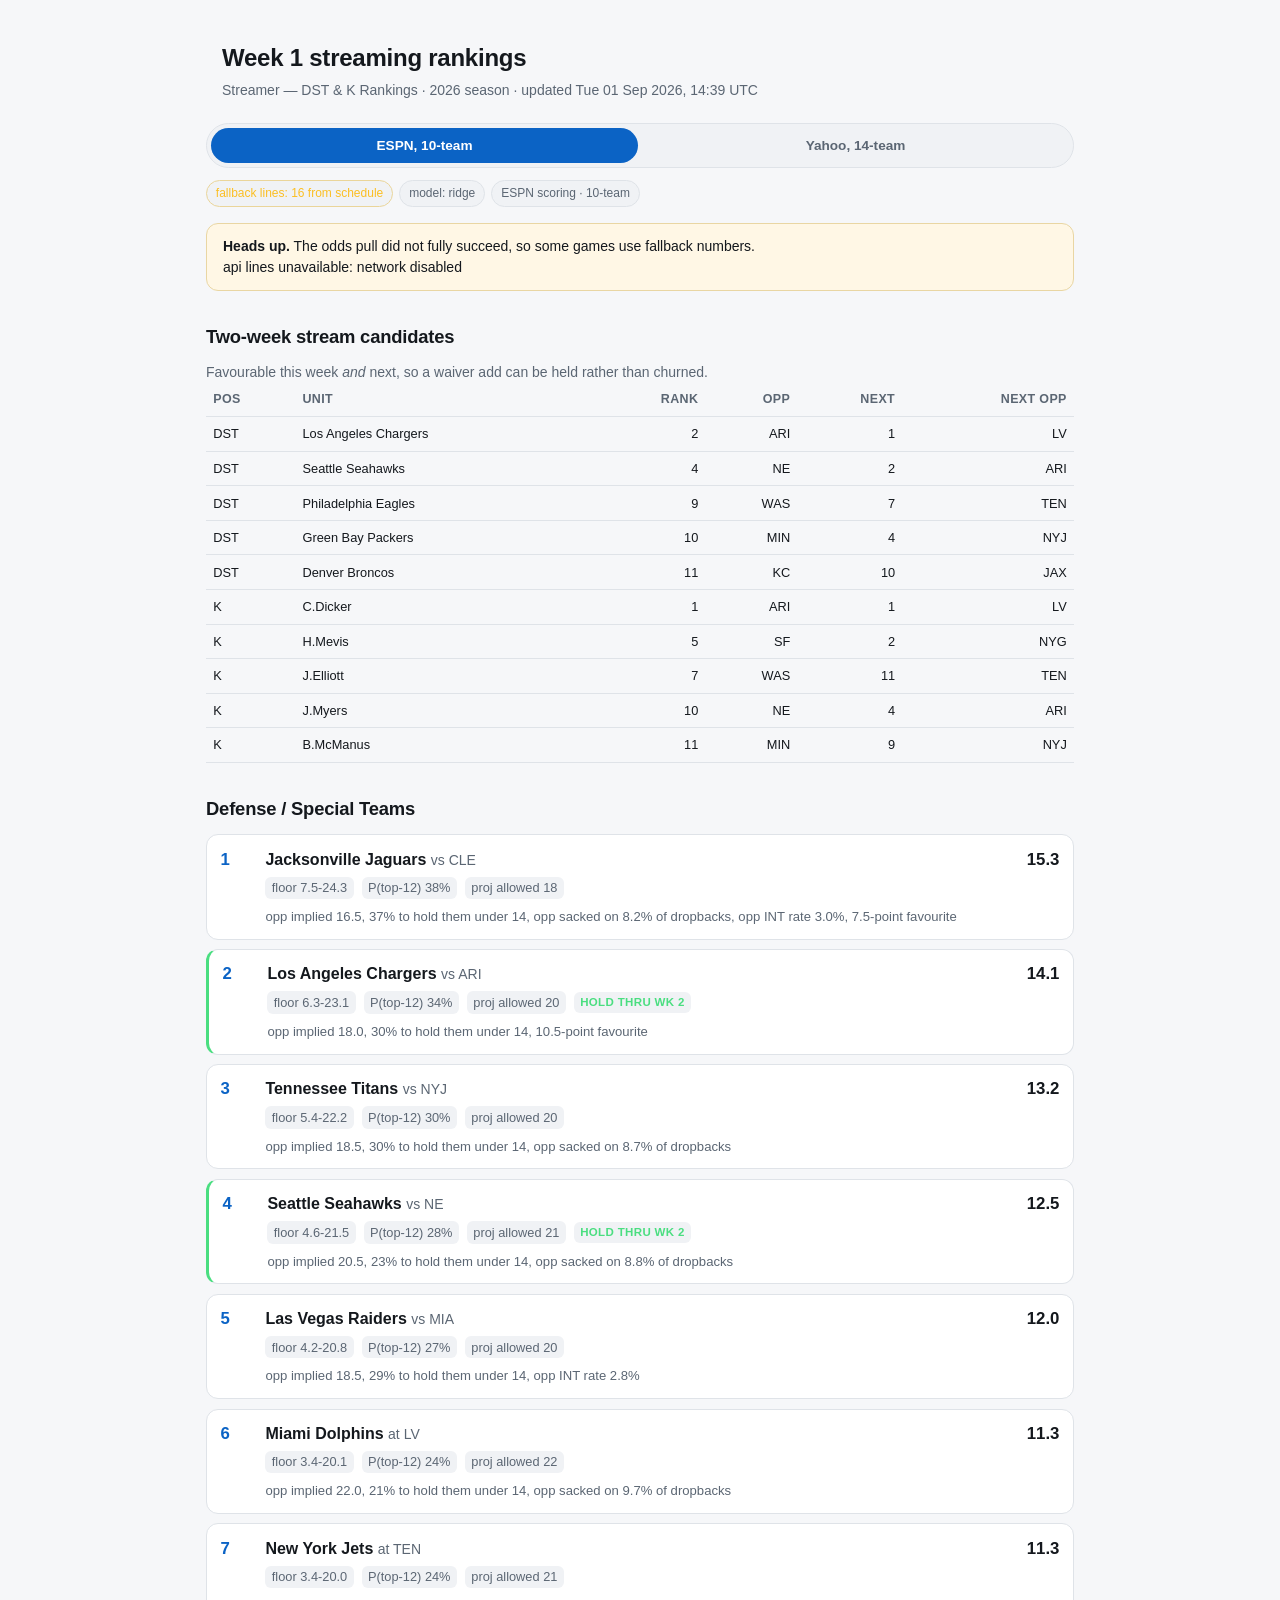
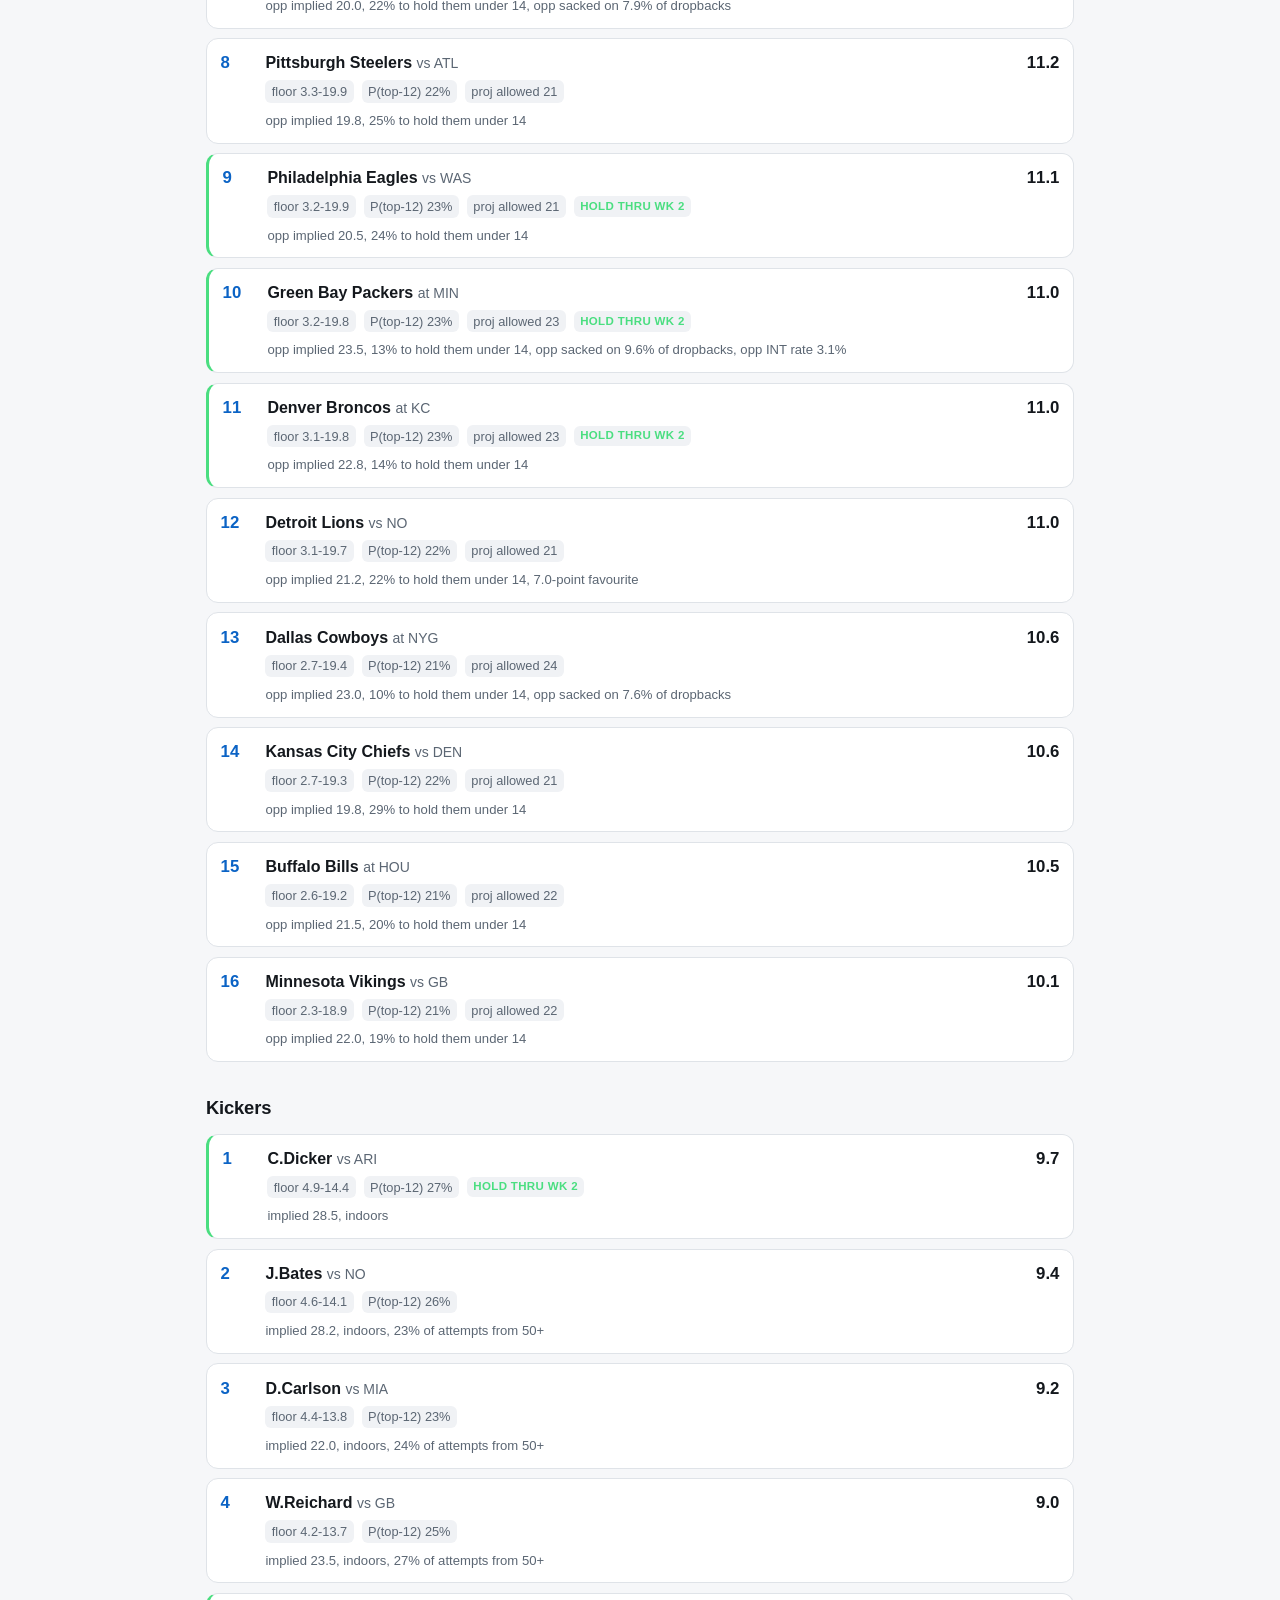
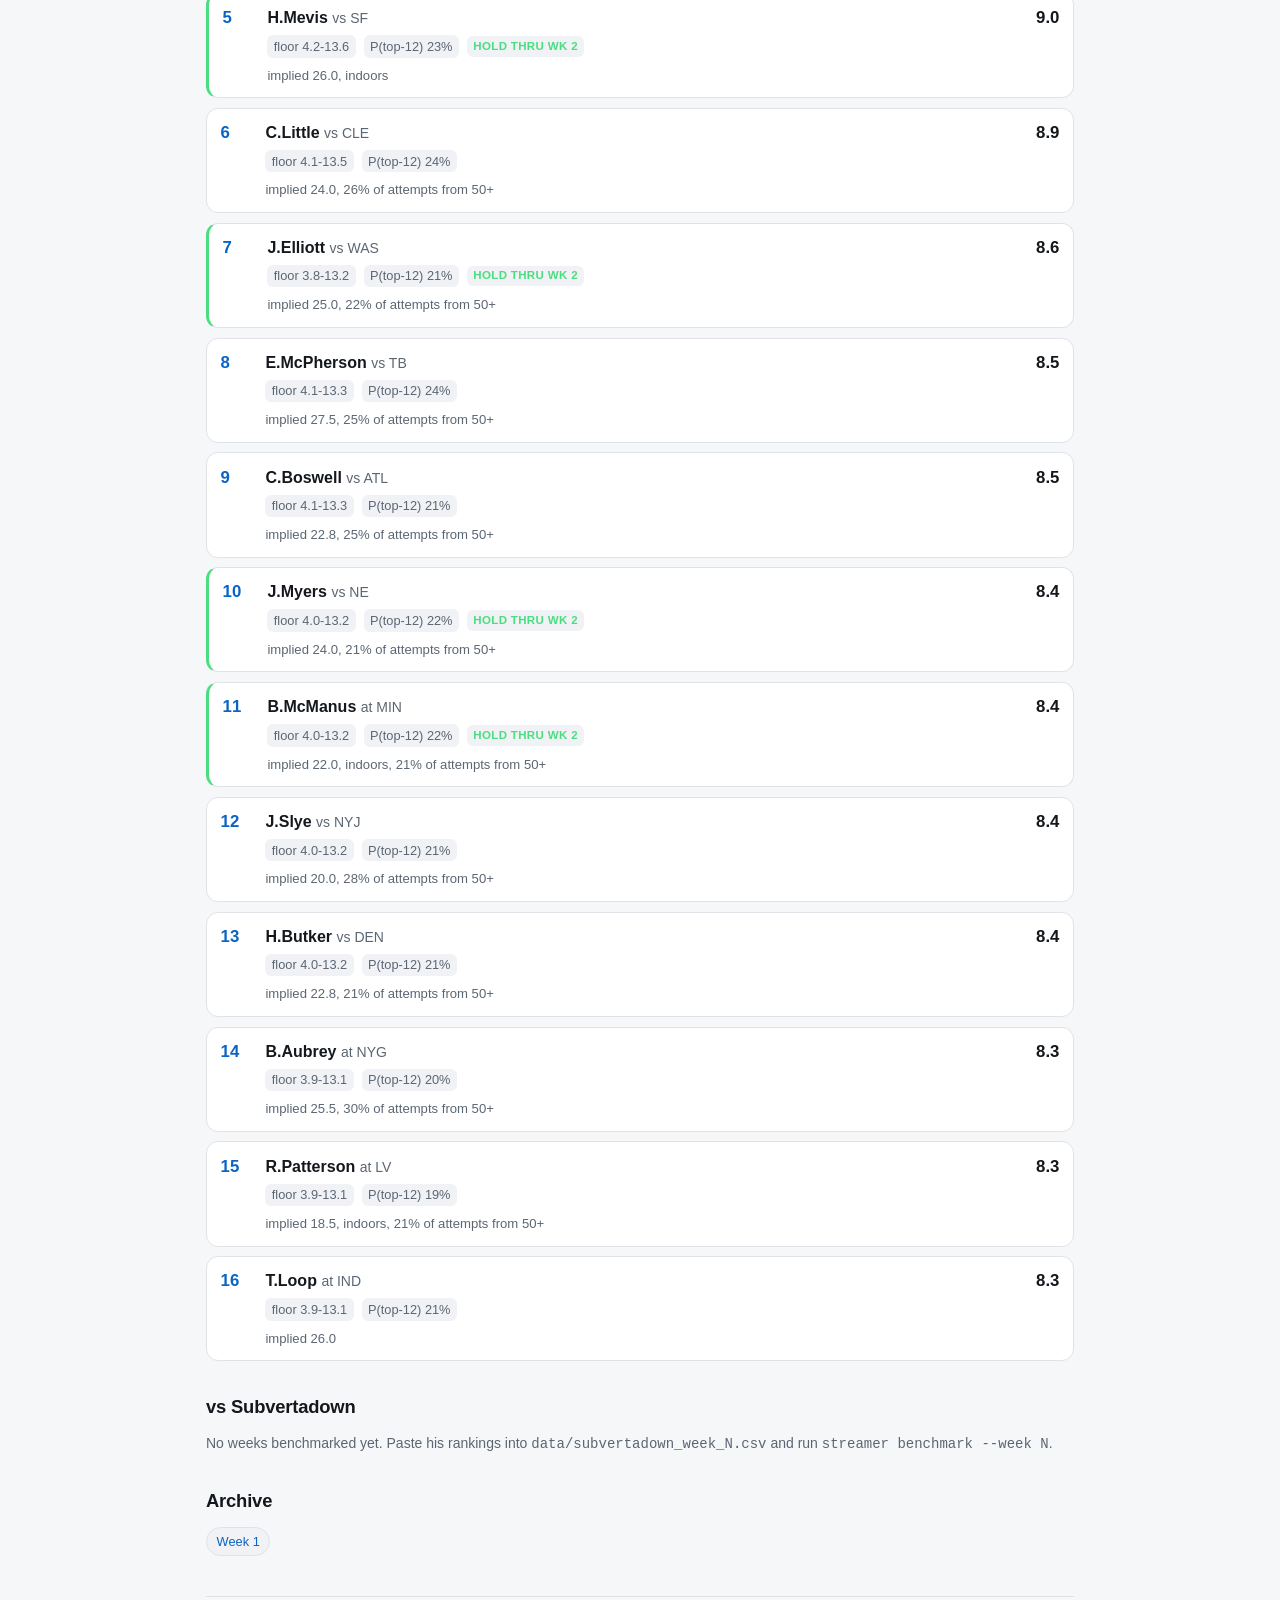
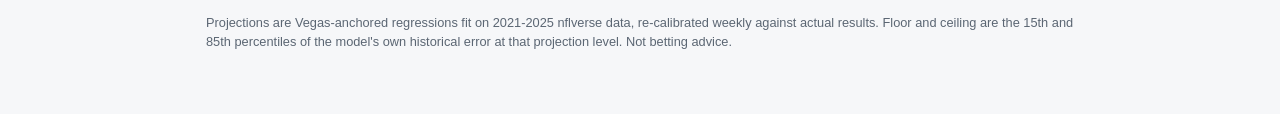
==== docs/week_1.html @ 70a93d72 "Score ESPN's FUML: fumbles the D/ST unit loses itself Of the six additional ESPN lines, five were al" ====
<!doctype html>
<html lang="en"><head>
<meta charset="utf-8">
<meta name="viewport" content="width=device-width, initial-scale=1, viewport-fit=cover">
<meta name="color-scheme" content="dark light">
<title>Streamer — DST &amp; K Rankings - Week 1</title>
<style>
:root {
  color-scheme: dark light;
  --bg: #0f1216;
  --panel: #171b21;
  --panel-2: #1e242c;
  --line: #2a323d;
  --text: #e7ecf3;
  --muted: #97a3b4;
  --accent: #4ea1ff;
  --good: #4ade80;
  --warn: #fbbf24;
  --bad: #f87171;
  --radius: 12px;
}
@media (prefers-color-scheme: light) {
  :root {
    --bg: #f6f7f9; --panel: #ffffff; --panel-2: #f0f2f5; --line: #dfe3e8;
    --text: #14181d; --muted: #5b6673; --accent: #0b63c5;
  }
}
* { box-sizing: border-box; }
body {
  margin: 0; padding: 0 0 3rem;
  background: var(--bg); color: var(--text);
  font: 16px/1.5 -apple-system, BlinkMacSystemFont, "Segoe UI", Roboto, Helvetica, Arial, sans-serif;
  -webkit-text-size-adjust: 100%;
}
.wrap { max-width: 900px; margin: 0 auto; padding: 1rem; }
header { padding: 1.5rem 1rem 0.5rem; }
h1 { font-size: 1.5rem; margin: 0 0 .25rem; letter-spacing: -0.01em; }
h2 { font-size: 1.15rem; margin: 2rem 0 .75rem; letter-spacing: -0.01em; }
h3 { font-size: 1rem; margin: 1.25rem 0 .5rem; color: var(--muted); font-weight: 600; }
p { margin: .5rem 0; }
.sub { color: var(--muted); font-size: .875rem; margin: 0; }
.badges { display: flex; flex-wrap: wrap; gap: .4rem; margin: .75rem 0 0; }
.badge {
  display: inline-block; padding: .2rem .55rem; border-radius: 999px;
  font-size: .75rem; background: var(--panel-2); color: var(--muted);
  border: 1px solid var(--line);
}
.badge.ok { color: var(--good); border-color: color-mix(in srgb, var(--good) 40%, var(--line)); }
.badge.warn { color: var(--warn); border-color: color-mix(in srgb, var(--warn) 40%, var(--line)); }
.badge.bad { color: var(--bad); border-color: color-mix(in srgb, var(--bad) 40%, var(--line)); }
.notice {
  background: color-mix(in srgb, var(--warn) 12%, var(--panel));
  border: 1px solid color-mix(in srgb, var(--warn) 35%, var(--line));
  border-radius: var(--radius); padding: .75rem 1rem; margin: 1rem 0;
  font-size: .875rem;
}
.card {
  background: var(--panel); border: 1px solid var(--line);
  border-radius: var(--radius); margin: 0 0 .6rem; overflow: hidden;
}
.row {
  display: grid; grid-template-columns: 2.2rem 1fr auto;
  gap: .6rem; align-items: baseline; padding: .7rem .85rem .3rem;
}
.rank { font-variant-numeric: tabular-nums; font-weight: 700; color: var(--accent); font-size: 1.05rem; }
.name { font-weight: 600; }
.opp { color: var(--muted); font-weight: 400; font-size: .875rem; }
.pts { text-align: right; font-variant-numeric: tabular-nums; font-weight: 700; font-size: 1.05rem; }
.meta {
  display: flex; flex-wrap: wrap; gap: .25rem .5rem; align-items: center;
  padding: 0 .85rem .5rem 3.65rem; color: var(--muted); font-size: .8rem;
  font-variant-numeric: tabular-nums;
}
.meta > span { background: var(--panel-2); border-radius: 6px; padding: .1rem .4rem; }
.why { padding: 0 .85rem .75rem 3.65rem; color: var(--muted); font-size: .82rem; }
.hold { border-left: 3px solid var(--good); }
.hold-tag { color: var(--good); font-size: .72rem; font-weight: 600; text-transform: uppercase; letter-spacing: .03em; }
.scroll { overflow-x: auto; -webkit-overflow-scrolling: touch; }
table { border-collapse: collapse; width: 100%; font-size: .8rem; }
th, td { padding: .45rem .45rem; text-align: right; border-bottom: 1px solid var(--line); white-space: nowrap; }
td.unit, th.unit { text-align: left; }
th:first-child, td:first-child { text-align: left; }
th { color: var(--muted); font-weight: 600; font-size: .78rem; text-transform: uppercase; letter-spacing: .03em; }
td { font-variant-numeric: tabular-nums; }
.pos { color: var(--good); } .neg { color: var(--bad); }
footer { color: var(--muted); font-size: .8rem; margin-top: 2.5rem; padding-top: 1rem; border-top: 1px solid var(--line); }
a { color: var(--accent); }
details { background: var(--panel); border: 1px solid var(--line); border-radius: var(--radius); padding: .75rem .9rem; margin: .6rem 0; }
summary { cursor: pointer; font-weight: 600; font-size: .9rem; }
.archive { display: flex; flex-wrap: wrap; gap: .4rem; margin-top: .5rem; }
.archive a { font-size: .8rem; padding: .25rem .6rem; background: var(--panel-2); border: 1px solid var(--line); border-radius: 999px; text-decoration: none; }

/* Profile switch.
   Radios live at the top of <body>; the labels are styled as a segmented
   control and the :checked state drives which panel is visible. No JavaScript,
   so the switch works instantly on a phone and still works with JS disabled. */
.profile-radio { position: absolute; opacity: 0; pointer-events: none; }
.switch {
  display: flex; gap: .25rem; padding: .25rem; margin: .9rem 0 .25rem;
  background: var(--panel-2); border: 1px solid var(--line);
  border-radius: 999px; position: sticky; top: .5rem; z-index: 5;
  backdrop-filter: blur(8px);
}
.switch label {
  flex: 1; text-align: center; padding: .45rem .5rem; border-radius: 999px;
  font-size: .85rem; font-weight: 600; color: var(--muted); cursor: pointer;
  user-select: none; -webkit-tap-highlight-color: transparent;
  transition: background .12s ease, color .12s ease;
}
.switch label:hover { color: var(--text); }
.profile-panel { display: none; }

#profile-espn:checked ~ .wrap .switch label[for=profile-espn]{background:var(--accent);color:#fff;}
#profile-espn:checked ~ .wrap #panel-espn{display:block;}
#profile-yahoo:checked ~ .wrap .switch label[for=profile-yahoo]{background:var(--accent);color:#fff;}
#profile-yahoo:checked ~ .wrap #panel-yahoo{display:block;}</style>
</head><body>
<input class="profile-radio" type="radio" name="profile" id="profile-espn" checked>
<input class="profile-radio" type="radio" name="profile" id="profile-yahoo">
<div class="wrap">
<header>
<h1>Week 1 streaming rankings</h1>
<p class="sub">Streamer — DST &amp; K Rankings &middot; 2026 season &middot; updated Tue 01 Sep 2026, 14:39 UTC</p>
</header>
<div class="switch"><label for="profile-espn">ESPN, 10-team</label><label for="profile-yahoo">Yahoo, 14-team</label></div>
<div class="profile-panel" id="panel-espn">
<div class="badges"><span class="badge warn">fallback lines: 16 from schedule</span><span class="badge">model: ridge</span><span class="badge">ESPN scoring &middot; 10-team</span></div>
<div class="notice"><strong>Heads up.</strong> The odds pull did not fully succeed, so some games use fallback numbers.<div>api lines unavailable: network disabled</div></div>
<h2>Two-week stream candidates</h2><p class='sub'>Favourable this week <em>and</em> next, so a waiver add can be held rather than churned.</p><div class="scroll"><table><thead><tr><th>Pos</th><th class="unit">Unit</th><th>Rank</th><th>Opp</th><th>Next</th><th>Next opp</th></tr></thead><tbody><tr><td>DST</td><td class='unit'>Los Angeles Chargers</td><td>2</td><td>ARI</td><td>1</td><td>LV</td></tr><tr><td>DST</td><td class='unit'>Seattle Seahawks</td><td>4</td><td>NE</td><td>2</td><td>ARI</td></tr><tr><td>DST</td><td class='unit'>Philadelphia Eagles</td><td>9</td><td>WAS</td><td>7</td><td>TEN</td></tr><tr><td>DST</td><td class='unit'>Green Bay Packers</td><td>10</td><td>MIN</td><td>4</td><td>NYJ</td></tr><tr><td>DST</td><td class='unit'>Denver Broncos</td><td>11</td><td>KC</td><td>10</td><td>JAX</td></tr><tr><td>K</td><td class='unit'>C.Dicker</td><td>1</td><td>ARI</td><td>1</td><td>LV</td></tr><tr><td>K</td><td class='unit'>H.Mevis</td><td>5</td><td>SF</td><td>2</td><td>NYG</td></tr><tr><td>K</td><td class='unit'>J.Elliott</td><td>7</td><td>WAS</td><td>11</td><td>TEN</td></tr><tr><td>K</td><td class='unit'>J.Myers</td><td>10</td><td>NE</td><td>4</td><td>ARI</td></tr><tr><td>K</td><td class='unit'>B.McManus</td><td>11</td><td>MIN</td><td>9</td><td>NYJ</td></tr></tbody></table></div>
<h2>Defense / Special Teams</h2><div class="card"><div class="row"><div class="rank">1</div><div><span class="name">Jacksonville Jaguars</span> <span class="opp">vs CLE</span></div><div class="pts">15.3</div></div><div class="meta"><span>floor 7.5-24.3</span><span>P(top-12) 38%</span><span>proj allowed 18</span></div><div class="why">opp implied 16.5, 37% to hold them under 14, opp sacked on 8.2% of dropbacks, opp INT rate 3.0%, 7.5-point favourite</div></div><div class="card hold"><div class="row"><div class="rank">2</div><div><span class="name">Los Angeles Chargers</span> <span class="opp">vs ARI</span></div><div class="pts">14.1</div></div><div class="meta"><span>floor 6.3-23.1</span><span>P(top-12) 34%</span><span>proj allowed 20</span><span class="hold-tag">hold thru wk 2</span></div><div class="why">opp implied 18.0, 30% to hold them under 14, 10.5-point favourite</div></div><div class="card"><div class="row"><div class="rank">3</div><div><span class="name">Tennessee Titans</span> <span class="opp">vs NYJ</span></div><div class="pts">13.2</div></div><div class="meta"><span>floor 5.4-22.2</span><span>P(top-12) 30%</span><span>proj allowed 20</span></div><div class="why">opp implied 18.5, 30% to hold them under 14, opp sacked on 8.7% of dropbacks</div></div><div class="card hold"><div class="row"><div class="rank">4</div><div><span class="name">Seattle Seahawks</span> <span class="opp">vs NE</span></div><div class="pts">12.5</div></div><div class="meta"><span>floor 4.6-21.5</span><span>P(top-12) 28%</span><span>proj allowed 21</span><span class="hold-tag">hold thru wk 2</span></div><div class="why">opp implied 20.5, 23% to hold them under 14, opp sacked on 8.8% of dropbacks</div></div><div class="card"><div class="row"><div class="rank">5</div><div><span class="name">Las Vegas Raiders</span> <span class="opp">vs MIA</span></div><div class="pts">12.0</div></div><div class="meta"><span>floor 4.2-20.8</span><span>P(top-12) 27%</span><span>proj allowed 20</span></div><div class="why">opp implied 18.5, 29% to hold them under 14, opp INT rate 2.8%</div></div><div class="card"><div class="row"><div class="rank">6</div><div><span class="name">Miami Dolphins</span> <span class="opp">at LV</span></div><div class="pts">11.3</div></div><div class="meta"><span>floor 3.4-20.1</span><span>P(top-12) 24%</span><span>proj allowed 22</span></div><div class="why">opp implied 22.0, 21% to hold them under 14, opp sacked on 9.7% of dropbacks</div></div><div class="card"><div class="row"><div class="rank">7</div><div><span class="name">New York Jets</span> <span class="opp">at TEN</span></div><div class="pts">11.3</div></div><div class="meta"><span>floor 3.4-20.0</span><span>P(top-12) 24%</span><span>proj allowed 21</span></div><div class="why">opp implied 20.0, 22% to hold them under 14, opp sacked on 7.9% of dropbacks</div></div><div class="card"><div class="row"><div class="rank">8</div><div><span class="name">Pittsburgh Steelers</span> <span class="opp">vs ATL</span></div><div class="pts">11.2</div></div><div class="meta"><span>floor 3.3-19.9</span><span>P(top-12) 22%</span><span>proj allowed 21</span></div><div class="why">opp implied 19.8, 25% to hold them under 14</div></div><div class="card hold"><div class="row"><div class="rank">9</div><div><span class="name">Philadelphia Eagles</span> <span class="opp">vs WAS</span></div><div class="pts">11.1</div></div><div class="meta"><span>floor 3.2-19.9</span><span>P(top-12) 23%</span><span>proj allowed 21</span><span class="hold-tag">hold thru wk 2</span></div><div class="why">opp implied 20.5, 24% to hold them under 14</div></div><div class="card hold"><div class="row"><div class="rank">10</div><div><span class="name">Green Bay Packers</span> <span class="opp">at MIN</span></div><div class="pts">11.0</div></div><div class="meta"><span>floor 3.2-19.8</span><span>P(top-12) 23%</span><span>proj allowed 23</span><span class="hold-tag">hold thru wk 2</span></div><div class="why">opp implied 23.5, 13% to hold them under 14, opp sacked on 9.6% of dropbacks, opp INT rate 3.1%</div></div><div class="card hold"><div class="row"><div class="rank">11</div><div><span class="name">Denver Broncos</span> <span class="opp">at KC</span></div><div class="pts">11.0</div></div><div class="meta"><span>floor 3.1-19.8</span><span>P(top-12) 23%</span><span>proj allowed 23</span><span class="hold-tag">hold thru wk 2</span></div><div class="why">opp implied 22.8, 14% to hold them under 14</div></div><div class="card"><div class="row"><div class="rank">12</div><div><span class="name">Detroit Lions</span> <span class="opp">vs NO</span></div><div class="pts">11.0</div></div><div class="meta"><span>floor 3.1-19.7</span><span>P(top-12) 22%</span><span>proj allowed 21</span></div><div class="why">opp implied 21.2, 22% to hold them under 14, 7.0-point favourite</div></div><div class="card"><div class="row"><div class="rank">13</div><div><span class="name">Dallas Cowboys</span> <span class="opp">at NYG</span></div><div class="pts">10.6</div></div><div class="meta"><span>floor 2.7-19.4</span><span>P(top-12) 21%</span><span>proj allowed 24</span></div><div class="why">opp implied 23.0, 10% to hold them under 14, opp sacked on 7.6% of dropbacks</div></div><div class="card"><div class="row"><div class="rank">14</div><div><span class="name">Kansas City Chiefs</span> <span class="opp">vs DEN</span></div><div class="pts">10.6</div></div><div class="meta"><span>floor 2.7-19.3</span><span>P(top-12) 22%</span><span>proj allowed 21</span></div><div class="why">opp implied 19.8, 29% to hold them under 14</div></div><div class="card"><div class="row"><div class="rank">15</div><div><span class="name">Buffalo Bills</span> <span class="opp">at HOU</span></div><div class="pts">10.5</div></div><div class="meta"><span>floor 2.6-19.2</span><span>P(top-12) 21%</span><span>proj allowed 22</span></div><div class="why">opp implied 21.5, 20% to hold them under 14</div></div><div class="card"><div class="row"><div class="rank">16</div><div><span class="name">Minnesota Vikings</span> <span class="opp">vs GB</span></div><div class="pts">10.1</div></div><div class="meta"><span>floor 2.3-18.9</span><span>P(top-12) 21%</span><span>proj allowed 22</span></div><div class="why">opp implied 22.0, 19% to hold them under 14</div></div>
<h2>Kickers</h2><div class="card hold"><div class="row"><div class="rank">1</div><div><span class="name">C.Dicker</span> <span class="opp">vs ARI</span></div><div class="pts">9.7</div></div><div class="meta"><span>floor 4.9-14.4</span><span>P(top-12) 27%</span><span class="hold-tag">hold thru wk 2</span></div><div class="why">implied 28.5, indoors</div></div><div class="card"><div class="row"><div class="rank">2</div><div><span class="name">J.Bates</span> <span class="opp">vs NO</span></div><div class="pts">9.4</div></div><div class="meta"><span>floor 4.6-14.1</span><span>P(top-12) 26%</span></div><div class="why">implied 28.2, indoors, 23% of attempts from 50+</div></div><div class="card"><div class="row"><div class="rank">3</div><div><span class="name">D.Carlson</span> <span class="opp">vs MIA</span></div><div class="pts">9.2</div></div><div class="meta"><span>floor 4.4-13.8</span><span>P(top-12) 23%</span></div><div class="why">implied 22.0, indoors, 24% of attempts from 50+</div></div><div class="card"><div class="row"><div class="rank">4</div><div><span class="name">W.Reichard</span> <span class="opp">vs GB</span></div><div class="pts">9.0</div></div><div class="meta"><span>floor 4.2-13.7</span><span>P(top-12) 25%</span></div><div class="why">implied 23.5, indoors, 27% of attempts from 50+</div></div><div class="card hold"><div class="row"><div class="rank">5</div><div><span class="name">H.Mevis</span> <span class="opp">vs SF</span></div><div class="pts">9.0</div></div><div class="meta"><span>floor 4.2-13.6</span><span>P(top-12) 23%</span><span class="hold-tag">hold thru wk 2</span></div><div class="why">implied 26.0, indoors</div></div><div class="card"><div class="row"><div class="rank">6</div><div><span class="name">C.Little</span> <span class="opp">vs CLE</span></div><div class="pts">8.9</div></div><div class="meta"><span>floor 4.1-13.5</span><span>P(top-12) 24%</span></div><div class="why">implied 24.0, 26% of attempts from 50+</div></div><div class="card hold"><div class="row"><div class="rank">7</div><div><span class="name">J.Elliott</span> <span class="opp">vs WAS</span></div><div class="pts">8.6</div></div><div class="meta"><span>floor 3.8-13.2</span><span>P(top-12) 21%</span><span class="hold-tag">hold thru wk 2</span></div><div class="why">implied 25.0, 22% of attempts from 50+</div></div><div class="card"><div class="row"><div class="rank">8</div><div><span class="name">E.McPherson</span> <span class="opp">vs TB</span></div><div class="pts">8.5</div></div><div class="meta"><span>floor 4.1-13.3</span><span>P(top-12) 24%</span></div><div class="why">implied 27.5, 25% of attempts from 50+</div></div><div class="card"><div class="row"><div class="rank">9</div><div><span class="name">C.Boswell</span> <span class="opp">vs ATL</span></div><div class="pts">8.5</div></div><div class="meta"><span>floor 4.1-13.3</span><span>P(top-12) 21%</span></div><div class="why">implied 22.8, 25% of attempts from 50+</div></div><div class="card hold"><div class="row"><div class="rank">10</div><div><span class="name">J.Myers</span> <span class="opp">vs NE</span></div><div class="pts">8.4</div></div><div class="meta"><span>floor 4.0-13.2</span><span>P(top-12) 22%</span><span class="hold-tag">hold thru wk 2</span></div><div class="why">implied 24.0, 21% of attempts from 50+</div></div><div class="card hold"><div class="row"><div class="rank">11</div><div><span class="name">B.McManus</span> <span class="opp">at MIN</span></div><div class="pts">8.4</div></div><div class="meta"><span>floor 4.0-13.2</span><span>P(top-12) 22%</span><span class="hold-tag">hold thru wk 2</span></div><div class="why">implied 22.0, indoors, 21% of attempts from 50+</div></div><div class="card"><div class="row"><div class="rank">12</div><div><span class="name">J.Slye</span> <span class="opp">vs NYJ</span></div><div class="pts">8.4</div></div><div class="meta"><span>floor 4.0-13.2</span><span>P(top-12) 21%</span></div><div class="why">implied 20.0, 28% of attempts from 50+</div></div><div class="card"><div class="row"><div class="rank">13</div><div><span class="name">H.Butker</span> <span class="opp">vs DEN</span></div><div class="pts">8.4</div></div><div class="meta"><span>floor 4.0-13.2</span><span>P(top-12) 21%</span></div><div class="why">implied 22.8, 21% of attempts from 50+</div></div><div class="card"><div class="row"><div class="rank">14</div><div><span class="name">B.Aubrey</span> <span class="opp">at NYG</span></div><div class="pts">8.3</div></div><div class="meta"><span>floor 3.9-13.1</span><span>P(top-12) 20%</span></div><div class="why">implied 25.5, 30% of attempts from 50+</div></div><div class="card"><div class="row"><div class="rank">15</div><div><span class="name">R.Patterson</span> <span class="opp">at LV</span></div><div class="pts">8.3</div></div><div class="meta"><span>floor 3.9-13.1</span><span>P(top-12) 19%</span></div><div class="why">implied 18.5, indoors, 21% of attempts from 50+</div></div><div class="card"><div class="row"><div class="rank">16</div><div><span class="name">T.Loop</span> <span class="opp">at IND</span></div><div class="pts">8.3</div></div><div class="meta"><span>floor 3.9-13.1</span><span>P(top-12) 21%</span></div><div class="why">implied 26.0</div></div>
<h2>vs Subvertadown</h2><p class='sub'>No weeks benchmarked yet. Paste his rankings into <code>data/subvertadown_week_N.csv</code> and run <code>streamer benchmark --week N</code>.</p>
</div>
<div class="profile-panel" id="panel-yahoo">
<div class="badges"><span class="badge warn">fallback lines: 16 from schedule</span><span class="badge">model: ridge</span><span class="badge">Yahoo scoring &middot; 14-team</span></div>
<div class="notice"><strong>Heads up.</strong> The odds pull did not fully succeed, so some games use fallback numbers.<div>api lines unavailable: network disabled</div></div>
<h2>Two-week stream candidates</h2><p class='sub'>Favourable this week <em>and</em> next, so a waiver add can be held rather than churned.</p><div class="scroll"><table><thead><tr><th>Pos</th><th class="unit">Unit</th><th>Rank</th><th>Opp</th><th>Next</th><th>Next opp</th></tr></thead><tbody><tr><td>DST</td><td class='unit'>Los Angeles Chargers</td><td>2</td><td>ARI</td><td>1</td><td>LV</td></tr><tr><td>DST</td><td class='unit'>Seattle Seahawks</td><td>4</td><td>NE</td><td>2</td><td>ARI</td></tr><tr><td>DST</td><td class='unit'>Philadelphia Eagles</td><td>7</td><td>WAS</td><td>8</td><td>TEN</td></tr><tr><td>DST</td><td class='unit'>Kansas City Chiefs</td><td>9</td><td>DEN</td><td>10</td><td>IND</td></tr><tr><td>K</td><td class='unit'>C.Dicker</td><td>1</td><td>ARI</td><td>1</td><td>LV</td></tr><tr><td>K</td><td class='unit'>H.Mevis</td><td>5</td><td>SF</td><td>2</td><td>NYG</td></tr><tr><td>K</td><td class='unit'>J.Elliott</td><td>7</td><td>WAS</td><td>11</td><td>TEN</td></tr><tr><td>K</td><td class='unit'>J.Myers</td><td>10</td><td>NE</td><td>4</td><td>ARI</td></tr><tr><td>K</td><td class='unit'>B.McManus</td><td>11</td><td>MIN</td><td>9</td><td>NYJ</td></tr></tbody></table></div>
<h2>Defense / Special Teams</h2><div class="card"><div class="row"><div class="rank">1</div><div><span class="name">Jacksonville Jaguars</span> <span class="opp">vs CLE</span></div><div class="pts">10.6</div></div><div class="meta"><span>floor 4.6-17.7</span><span>P(top-12) 42%</span><span>proj allowed 18</span></div><div class="why">opp implied 16.5, 37% to hold them under 14, opp sacked on 8.2% of dropbacks, opp INT rate 3.0%, 7.5-point favourite</div></div><div class="card hold"><div class="row"><div class="rank">2</div><div><span class="name">Los Angeles Chargers</span> <span class="opp">vs ARI</span></div><div class="pts">10.1</div></div><div class="meta"><span>floor 4.0-17.1</span><span>P(top-12) 38%</span><span>proj allowed 20</span><span class="hold-tag">hold thru wk 2</span></div><div class="why">opp implied 18.0, 30% to hold them under 14, 10.5-point favourite</div></div><div class="card"><div class="row"><div class="rank">3</div><div><span class="name">Tennessee Titans</span> <span class="opp">vs NYJ</span></div><div class="pts">8.8</div></div><div class="meta"><span>floor 2.8-15.8</span><span>P(top-12) 32%</span><span>proj allowed 20</span></div><div class="why">opp implied 18.5, 30% to hold them under 14, opp sacked on 8.7% of dropbacks</div></div><div class="card hold"><div class="row"><div class="rank">4</div><div><span class="name">Seattle Seahawks</span> <span class="opp">vs NE</span></div><div class="pts">8.6</div></div><div class="meta"><span>floor 2.6-15.6</span><span>P(top-12) 30%</span><span>proj allowed 21</span><span class="hold-tag">hold thru wk 2</span></div><div class="why">opp implied 20.5, 23% to hold them under 14, opp sacked on 8.8% of dropbacks</div></div><div class="card"><div class="row"><div class="rank">5</div><div><span class="name">Las Vegas Raiders</span> <span class="opp">vs MIA</span></div><div class="pts">8.4</div></div><div class="meta"><span>floor 2.8-15.0</span><span>P(top-12) 28%</span><span>proj allowed 20</span></div><div class="why">opp implied 18.5, 29% to hold them under 14, opp INT rate 2.8%</div></div><div class="card"><div class="row"><div class="rank">6</div><div><span class="name">Pittsburgh Steelers</span> <span class="opp">vs ATL</span></div><div class="pts">8.0</div></div><div class="meta"><span>floor 2.4-14.7</span><span>P(top-12) 26%</span><span>proj allowed 21</span></div><div class="why">opp implied 19.8, 25% to hold them under 14</div></div><div class="card hold"><div class="row"><div class="rank">7</div><div><span class="name">Philadelphia Eagles</span> <span class="opp">vs WAS</span></div><div class="pts">7.9</div></div><div class="meta"><span>floor 2.3-14.5</span><span>P(top-12) 25%</span><span>proj allowed 21</span><span class="hold-tag">hold thru wk 2</span></div><div class="why">opp implied 20.5, 24% to hold them under 14</div></div><div class="card"><div class="row"><div class="rank">8</div><div><span class="name">Detroit Lions</span> <span class="opp">vs NO</span></div><div class="pts">7.9</div></div><div class="meta"><span>floor 2.3-14.5</span><span>P(top-12) 25%</span><span>proj allowed 21</span></div><div class="why">opp implied 21.2, 22% to hold them under 14, 7.0-point favourite</div></div><div class="card hold"><div class="row"><div class="rank">9</div><div><span class="name">Kansas City Chiefs</span> <span class="opp">vs DEN</span></div><div class="pts">7.7</div></div><div class="meta"><span>floor 2.1-14.3</span><span>P(top-12) 25%</span><span>proj allowed 21</span><span class="hold-tag">hold thru wk 2</span></div><div class="why">opp implied 19.8, 29% to hold them under 14</div></div><div class="card"><div class="row"><div class="rank">10</div><div><span class="name">New York Jets</span> <span class="opp">at TEN</span></div><div class="pts">7.5</div></div><div class="meta"><span>floor 1.9-14.2</span><span>P(top-12) 24%</span><span>proj allowed 21</span></div><div class="why">opp implied 20.0, 22% to hold them under 14, opp sacked on 7.9% of dropbacks</div></div><div class="card"><div class="row"><div class="rank">11</div><div><span class="name">Buffalo Bills</span> <span class="opp">at HOU</span></div><div class="pts">7.5</div></div><div class="meta"><span>floor 1.9-14.1</span><span>P(top-12) 23%</span><span>proj allowed 22</span></div><div class="why">opp implied 21.5, 20% to hold them under 14</div></div><div class="card"><div class="row"><div class="rank">12</div><div><span class="name">Miami Dolphins</span> <span class="opp">at LV</span></div><div class="pts">7.3</div></div><div class="meta"><span>floor 1.7-13.9</span><span>P(top-12) 24%</span><span>proj allowed 22</span></div><div class="why">opp implied 22.0, 21% to hold them under 14, opp sacked on 9.7% of dropbacks</div></div><div class="card"><div class="row"><div class="rank">13</div><div><span class="name">Dallas Cowboys</span> <span class="opp">at NYG</span></div><div class="pts">7.3</div></div><div class="meta"><span>floor 1.7-13.9</span><span>P(top-12) 24%</span><span>proj allowed 24</span></div><div class="why">opp implied 23.0, 10% to hold them under 14, opp sacked on 7.6% of dropbacks</div></div><div class="card"><div class="row"><div class="rank">14</div><div><span class="name">Green Bay Packers</span> <span class="opp">at MIN</span></div><div class="pts">7.3</div></div><div class="meta"><span>floor 1.7-13.9</span><span>P(top-12) 24%</span><span>proj allowed 23</span></div><div class="why">opp implied 23.5, 13% to hold them under 14, opp sacked on 9.6% of dropbacks, opp INT rate 3.1%</div></div><div class="card"><div class="row"><div class="rank">15</div><div><span class="name">Denver Broncos</span> <span class="opp">at KC</span></div><div class="pts">7.2</div></div><div class="meta"><span>floor 1.6-13.8</span><span>P(top-12) 22%</span><span>proj allowed 23</span></div><div class="why">opp implied 22.8, 14% to hold them under 14</div></div><div class="card"><div class="row"><div class="rank">16</div><div><span class="name">Minnesota Vikings</span> <span class="opp">vs GB</span></div><div class="pts">7.2</div></div><div class="meta"><span>floor 1.6-13.8</span><span>P(top-12) 23%</span><span>proj allowed 22</span></div><div class="why">opp implied 22.0, 19% to hold them under 14</div></div>
<h2>Kickers</h2><div class="card hold"><div class="row"><div class="rank">1</div><div><span class="name">C.Dicker</span> <span class="opp">vs ARI</span></div><div class="pts">10.1</div></div><div class="meta"><span>floor 5.2-14.6</span><span>P(top-12) 32%</span><span class="hold-tag">hold thru wk 2</span></div><div class="why">implied 28.5, indoors</div></div><div class="card"><div class="row"><div class="rank">2</div><div><span class="name">J.Bates</span> <span class="opp">vs NO</span></div><div class="pts">9.7</div></div><div class="meta"><span>floor 4.9-14.2</span><span>P(top-12) 30%</span></div><div class="why">implied 28.2, indoors, 23% of attempts from 50+</div></div><div class="card"><div class="row"><div class="rank">3</div><div><span class="name">D.Carlson</span> <span class="opp">vs MIA</span></div><div class="pts">9.5</div></div><div class="meta"><span>floor 4.6-14.0</span><span>P(top-12) 27%</span></div><div class="why">implied 22.0, indoors, 24% of attempts from 50+</div></div><div class="card"><div class="row"><div class="rank">4</div><div><span class="name">W.Reichard</span> <span class="opp">vs GB</span></div><div class="pts">9.3</div></div><div class="meta"><span>floor 4.5-13.8</span><span>P(top-12) 25%</span></div><div class="why">implied 23.5, indoors, 27% of attempts from 50+</div></div><div class="card hold"><div class="row"><div class="rank">5</div><div><span class="name">H.Mevis</span> <span class="opp">vs SF</span></div><div class="pts">9.3</div></div><div class="meta"><span>floor 4.4-13.8</span><span>P(top-12) 26%</span><span class="hold-tag">hold thru wk 2</span></div><div class="why">implied 26.0, indoors</div></div><div class="card"><div class="row"><div class="rank">6</div><div><span class="name">C.Little</span> <span class="opp">vs CLE</span></div><div class="pts">9.2</div></div><div class="meta"><span>floor 4.4-13.7</span><span>P(top-12) 24%</span></div><div class="why">implied 24.0, 26% of attempts from 50+</div></div><div class="card hold"><div class="row"><div class="rank">7</div><div><span class="name">J.Elliott</span> <span class="opp">vs WAS</span></div><div class="pts">8.9</div></div><div class="meta"><span>floor 4.0-13.4</span><span>P(top-12) 25%</span><span class="hold-tag">hold thru wk 2</span></div><div class="why">implied 25.0, 22% of attempts from 50+</div></div><div class="card"><div class="row"><div class="rank">8</div><div><span class="name">E.McPherson</span> <span class="opp">vs TB</span></div><div class="pts">8.8</div></div><div class="meta"><span>floor 4.3-13.4</span><span>P(top-12) 27%</span></div><div class="why">implied 27.5, 25% of attempts from 50+</div></div><div class="card"><div class="row"><div class="rank">9</div><div><span class="name">C.Boswell</span> <span class="opp">vs ATL</span></div><div class="pts">8.8</div></div><div class="meta"><span>floor 4.2-13.4</span><span>P(top-12) 25%</span></div><div class="why">implied 22.8, 25% of attempts from 50+</div></div><div class="card hold"><div class="row"><div class="rank">10</div><div><span class="name">J.Myers</span> <span class="opp">vs NE</span></div><div class="pts">8.8</div></div><div class="meta"><span>floor 4.2-13.3</span><span>P(top-12) 24%</span><span class="hold-tag">hold thru wk 2</span></div><div class="why">implied 24.0, 21% of attempts from 50+</div></div><div class="card hold"><div class="row"><div class="rank">11</div><div><span class="name">B.McManus</span> <span class="opp">at MIN</span></div><div class="pts">8.8</div></div><div class="meta"><span>floor 4.2-13.3</span><span>P(top-12) 24%</span><span class="hold-tag">hold thru wk 2</span></div><div class="why">implied 22.0, indoors, 21% of attempts from 50+</div></div><div class="card"><div class="row"><div class="rank">12</div><div><span class="name">J.Slye</span> <span class="opp">vs NYJ</span></div><div class="pts">8.7</div></div><div class="meta"><span>floor 4.2-13.3</span><span>P(top-12) 23%</span></div><div class="why">implied 20.0, 28% of attempts from 50+</div></div><div class="card"><div class="row"><div class="rank">13</div><div><span class="name">H.Butker</span> <span class="opp">vs DEN</span></div><div class="pts">8.7</div></div><div class="meta"><span>floor 4.1-13.3</span><span>P(top-12) 24%</span></div><div class="why">implied 22.8, 21% of attempts from 50+</div></div><div class="card"><div class="row"><div class="rank">14</div><div><span class="name">B.Aubrey</span> <span class="opp">at NYG</span></div><div class="pts">8.7</div></div><div class="meta"><span>floor 4.1-13.3</span><span>P(top-12) 24%</span></div><div class="why">implied 25.5, 30% of attempts from 50+</div></div><div class="card"><div class="row"><div class="rank">15</div><div><span class="name">T.Loop</span> <span class="opp">at IND</span></div><div class="pts">8.6</div></div><div class="meta"><span>floor 4.0-13.2</span><span>P(top-12) 23%</span></div><div class="why">implied 26.0</div></div><div class="card"><div class="row"><div class="rank">16</div><div><span class="name">R.Patterson</span> <span class="opp">at LV</span></div><div class="pts">8.6</div></div><div class="meta"><span>floor 4.0-13.2</span><span>P(top-12) 23%</span></div><div class="why">implied 18.5, indoors, 21% of attempts from 50+</div></div>
<h2>vs Subvertadown</h2><p class='sub'>No weeks benchmarked yet. Paste his rankings into <code>data/subvertadown_week_N.csv</code> and run <code>streamer benchmark --week N</code>.</p>
</div>
<h2>Archive</h2><div class='archive'><a href="week_1.html">Week 1</a></div>
<footer>Projections are Vegas-anchored regressions fit on 2021-2025 nflverse data, re-calibrated weekly against actual results. Floor and ceiling are the 15th and 85th percentiles of the model's own historical error at that projection level. Not betting advice.</footer>
</div></body></html>
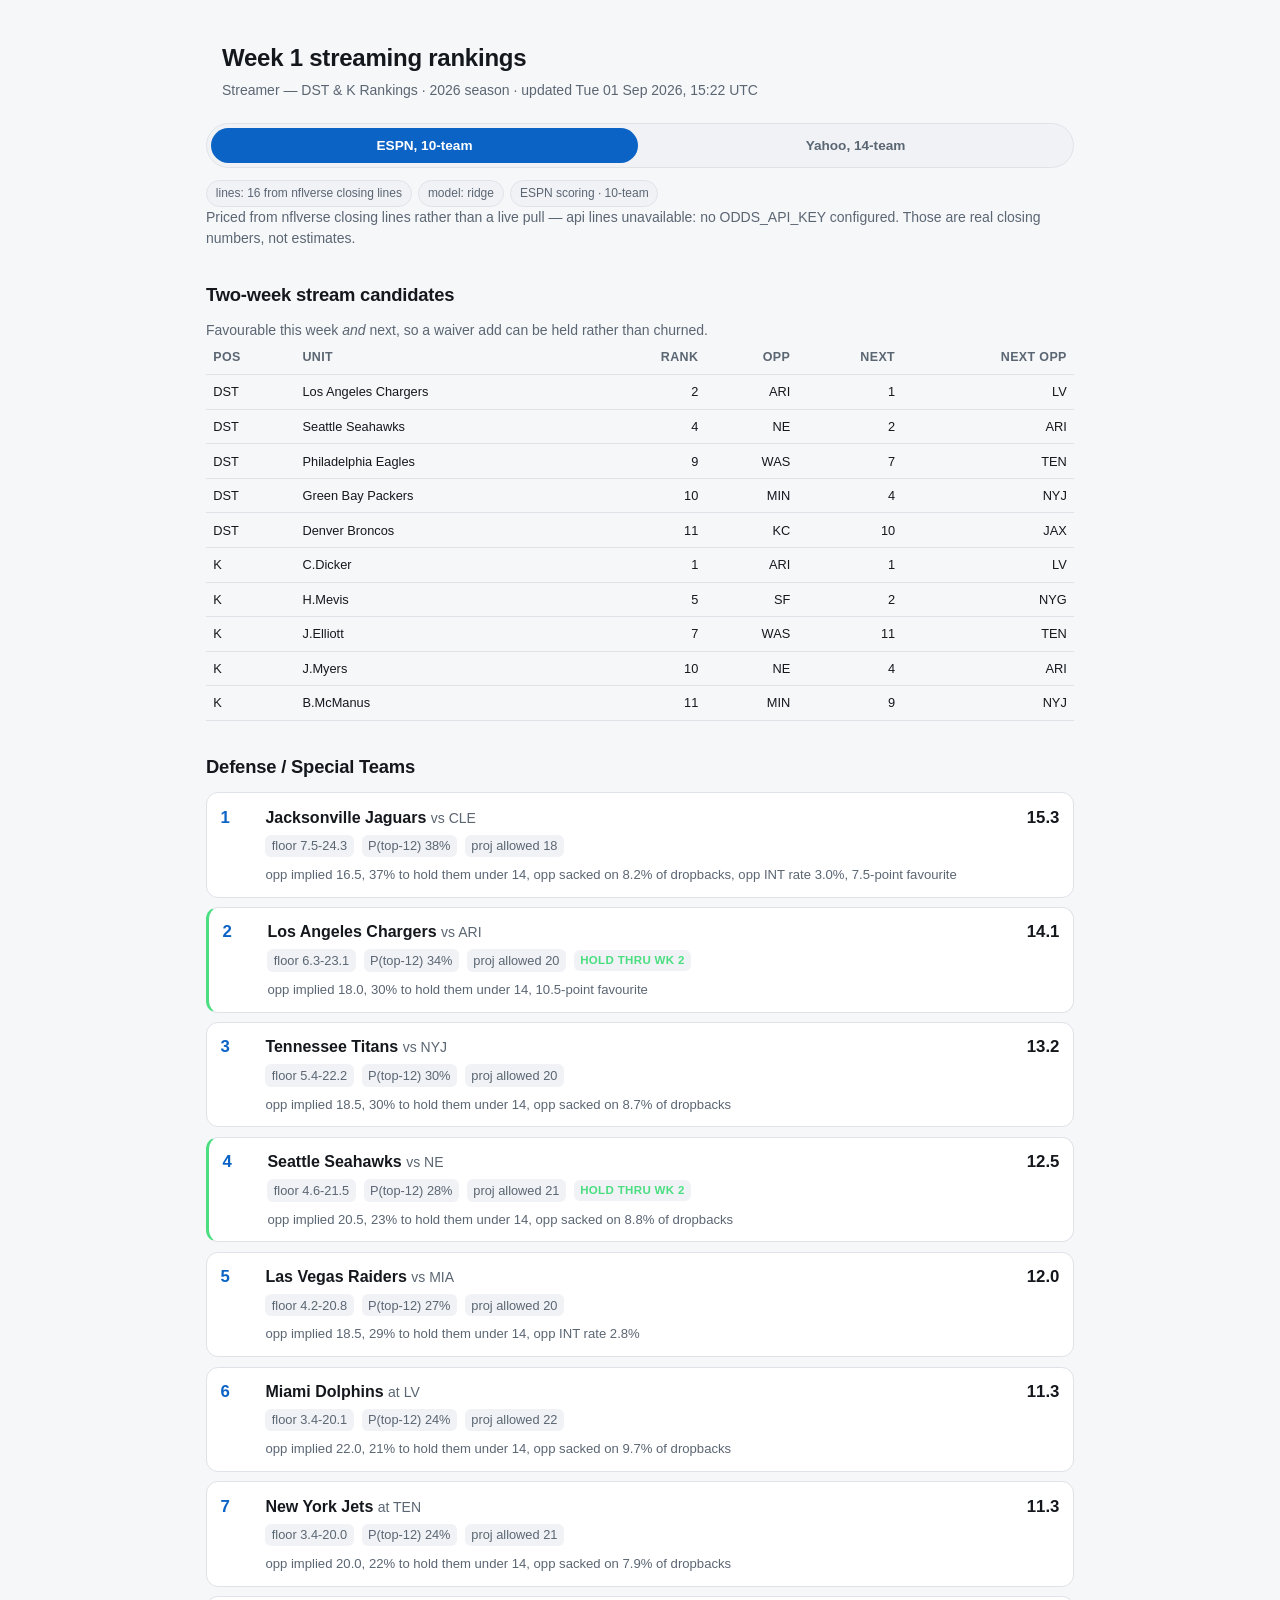
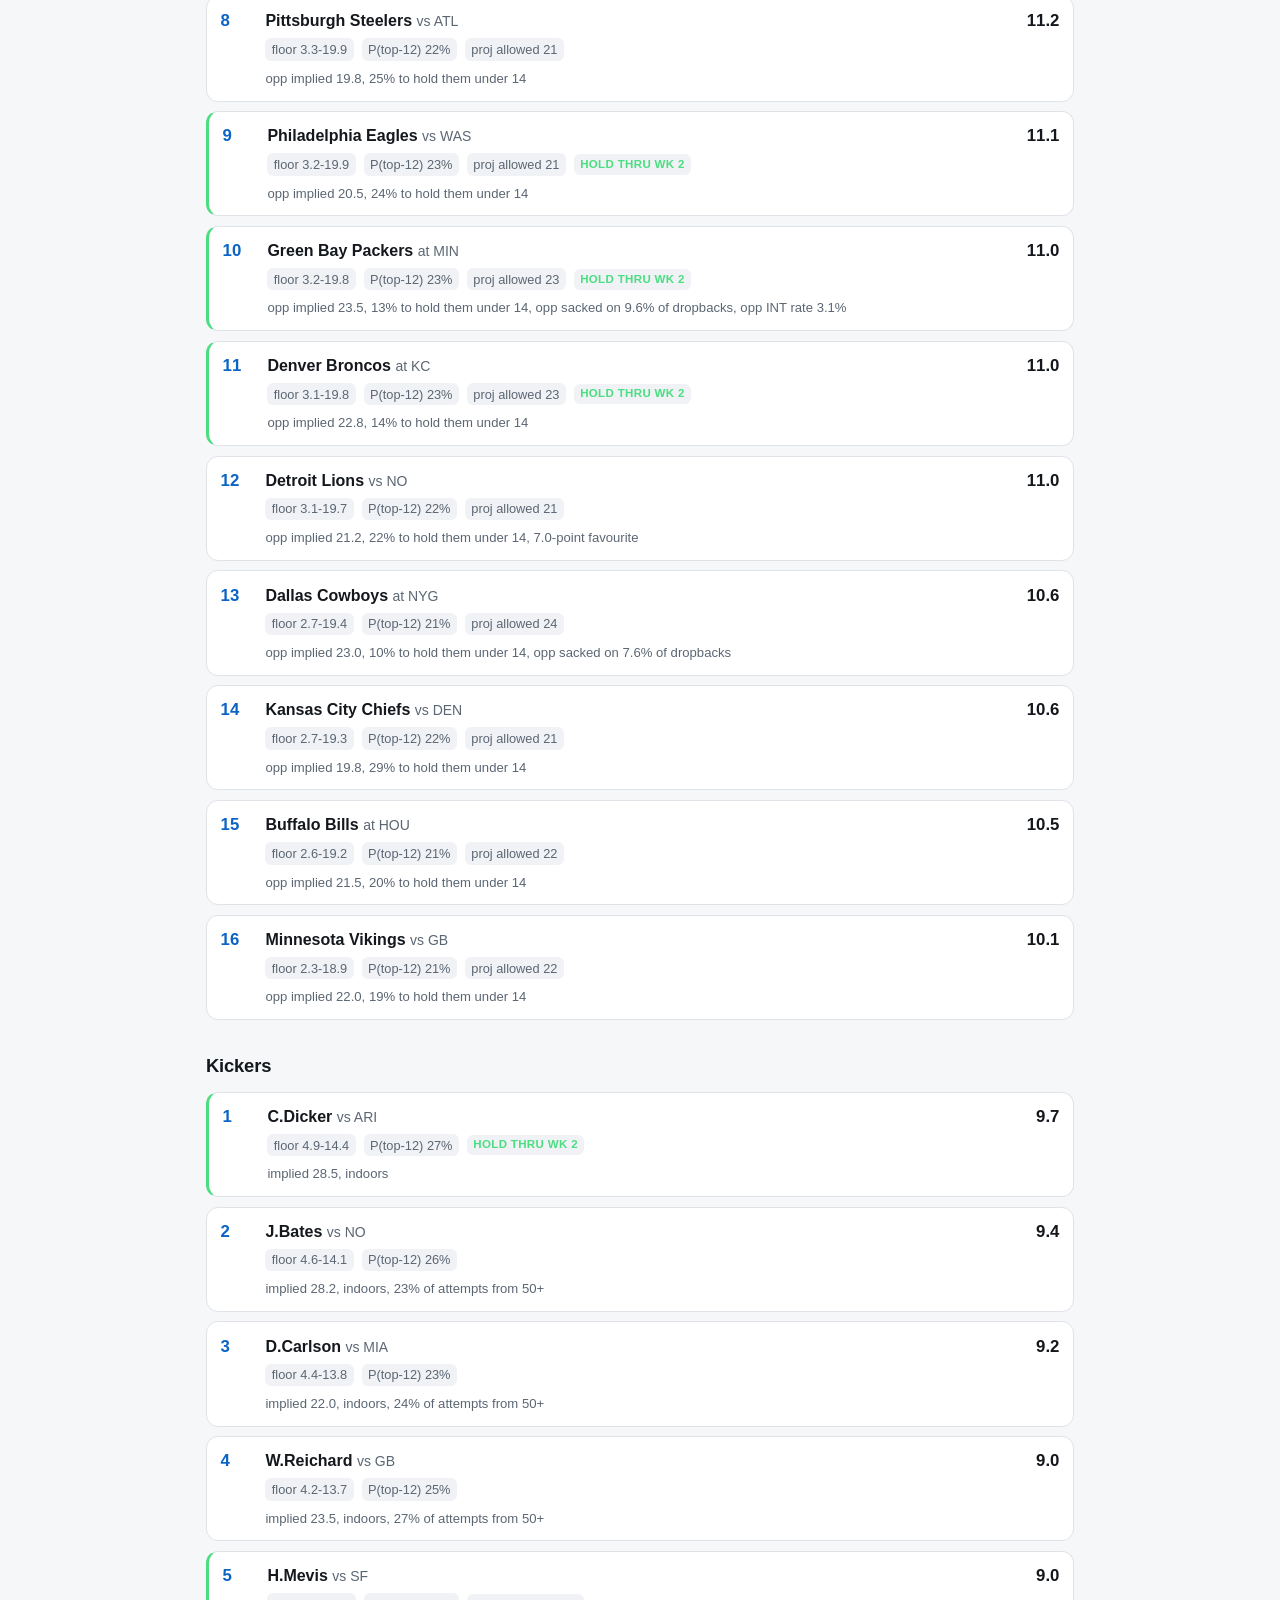
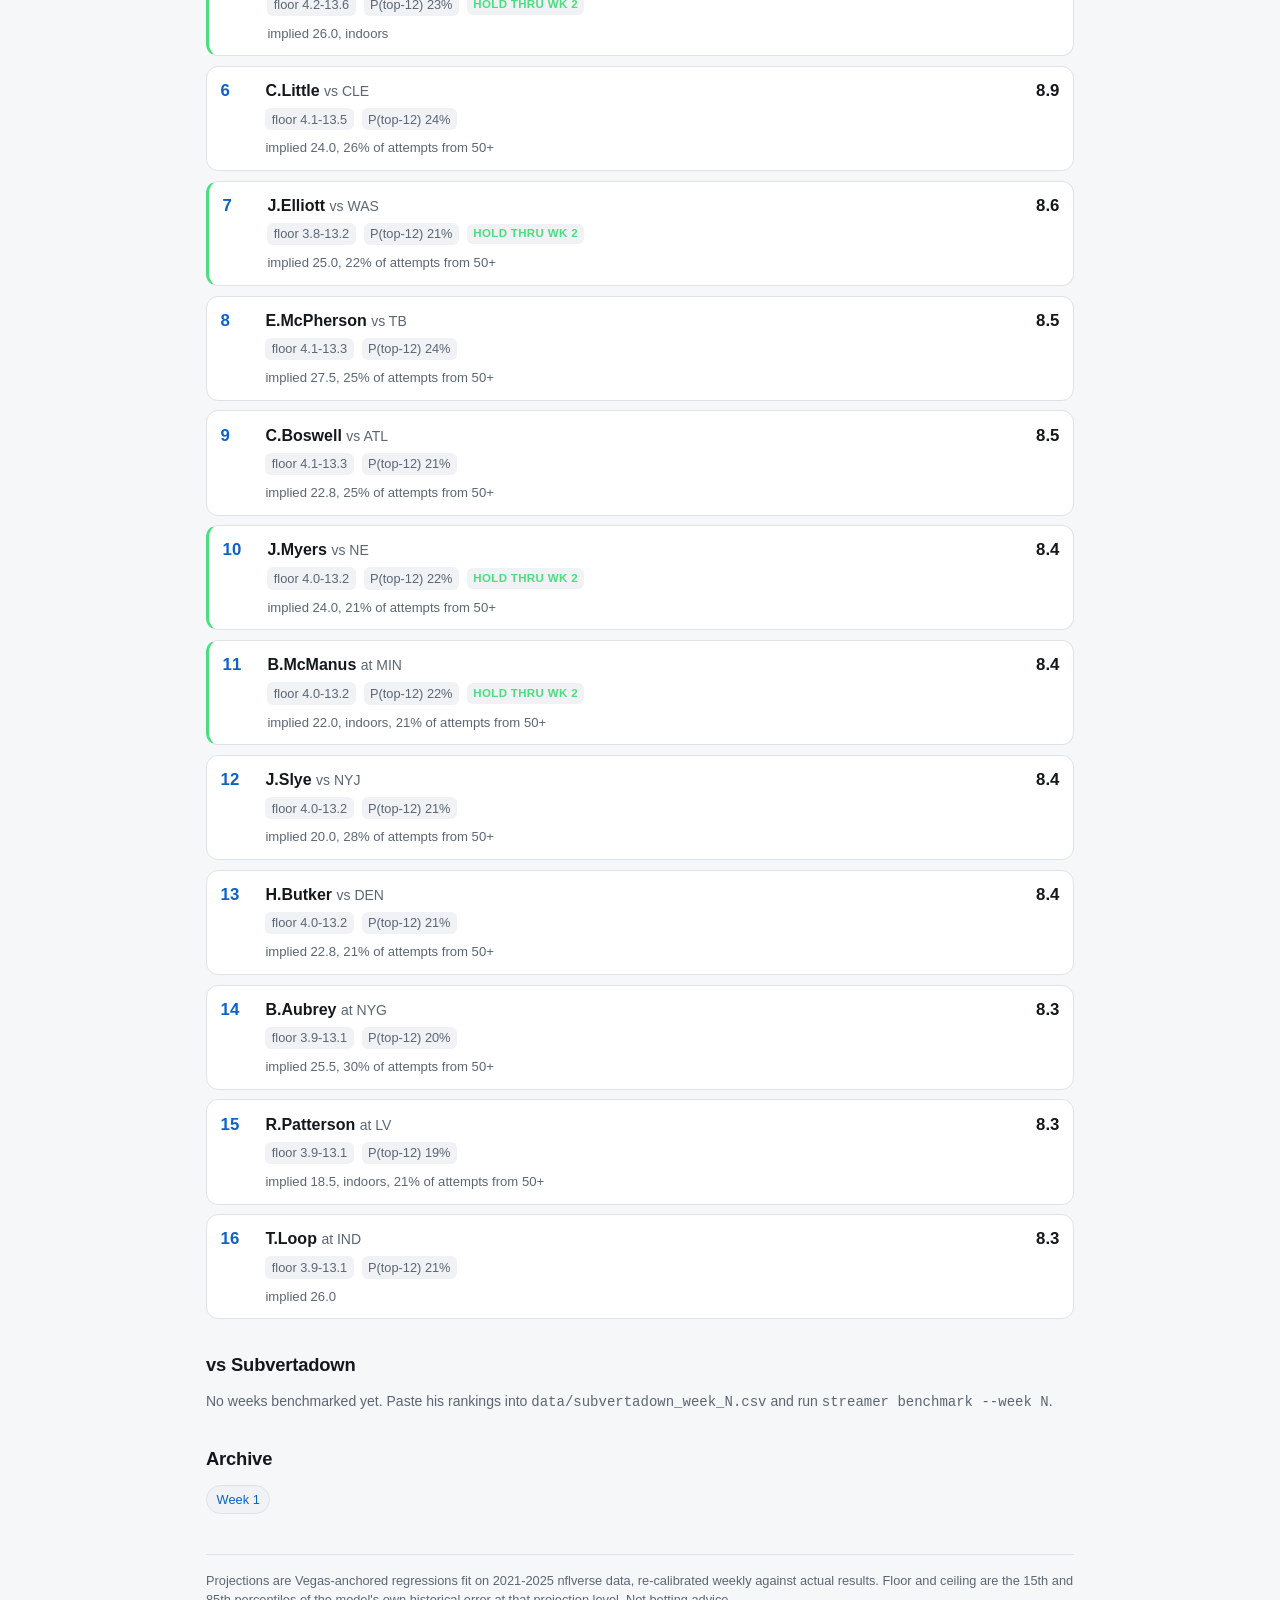
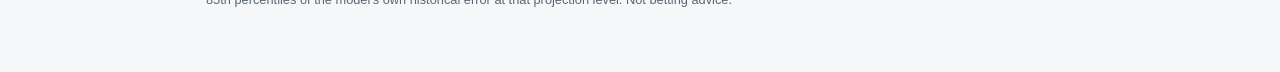
==== commit 0c784bb8: "Stop crying wolf about fallback lines; refresh the committed page Two problems, one visible symptom." ====
--- a/docs/week_1.html
+++ b/docs/week_1.html
@@ -120,20 +120,20 @@
 <div class="wrap">
 <header>
 <h1>Week 1 streaming rankings</h1>
-<p class="sub">Streamer — DST &amp; K Rankings &middot; 2026 season &middot; updated Tue 01 Sep 2026, 14:39 UTC</p>
+<p class="sub">Streamer — DST &amp; K Rankings &middot; 2026 season &middot; updated Tue 01 Sep 2026, 15:22 UTC</p>
 </header>
 <div class="switch"><label for="profile-espn">ESPN, 10-team</label><label for="profile-yahoo">Yahoo, 14-team</label></div>
 <div class="profile-panel" id="panel-espn">
-<div class="badges"><span class="badge warn">fallback lines: 16 from schedule</span><span class="badge">model: ridge</span><span class="badge">ESPN scoring &middot; 10-team</span></div>
-<div class="notice"><strong>Heads up.</strong> The odds pull did not fully succeed, so some games use fallback numbers.<div>api lines unavailable: network disabled</div></div>
+<div class="badges"><span class="badge ">lines: 16 from nflverse closing lines</span><span class="badge">model: ridge</span><span class="badge">ESPN scoring &middot; 10-team</span></div>
+<p class="sub">Priced from nflverse closing lines rather than a live pull &mdash; api lines unavailable: no ODDS_API_KEY configured. Those are real closing numbers, not estimates.</p>
 <h2>Two-week stream candidates</h2><p class='sub'>Favourable this week <em>and</em> next, so a waiver add can be held rather than churned.</p><div class="scroll"><table><thead><tr><th>Pos</th><th class="unit">Unit</th><th>Rank</th><th>Opp</th><th>Next</th><th>Next opp</th></tr></thead><tbody><tr><td>DST</td><td class='unit'>Los Angeles Chargers</td><td>2</td><td>ARI</td><td>1</td><td>LV</td></tr><tr><td>DST</td><td class='unit'>Seattle Seahawks</td><td>4</td><td>NE</td><td>2</td><td>ARI</td></tr><tr><td>DST</td><td class='unit'>Philadelphia Eagles</td><td>9</td><td>WAS</td><td>7</td><td>TEN</td></tr><tr><td>DST</td><td class='unit'>Green Bay Packers</td><td>10</td><td>MIN</td><td>4</td><td>NYJ</td></tr><tr><td>DST</td><td class='unit'>Denver Broncos</td><td>11</td><td>KC</td><td>10</td><td>JAX</td></tr><tr><td>K</td><td class='unit'>C.Dicker</td><td>1</td><td>ARI</td><td>1</td><td>LV</td></tr><tr><td>K</td><td class='unit'>H.Mevis</td><td>5</td><td>SF</td><td>2</td><td>NYG</td></tr><tr><td>K</td><td class='unit'>J.Elliott</td><td>7</td><td>WAS</td><td>11</td><td>TEN</td></tr><tr><td>K</td><td class='unit'>J.Myers</td><td>10</td><td>NE</td><td>4</td><td>ARI</td></tr><tr><td>K</td><td class='unit'>B.McManus</td><td>11</td><td>MIN</td><td>9</td><td>NYJ</td></tr></tbody></table></div>
 <h2>Defense / Special Teams</h2><div class="card"><div class="row"><div class="rank">1</div><div><span class="name">Jacksonville Jaguars</span> <span class="opp">vs CLE</span></div><div class="pts">15.3</div></div><div class="meta"><span>floor 7.5-24.3</span><span>P(top-12) 38%</span><span>proj allowed 18</span></div><div class="why">opp implied 16.5, 37% to hold them under 14, opp sacked on 8.2% of dropbacks, opp INT rate 3.0%, 7.5-point favourite</div></div><div class="card hold"><div class="row"><div class="rank">2</div><div><span class="name">Los Angeles Chargers</span> <span class="opp">vs ARI</span></div><div class="pts">14.1</div></div><div class="meta"><span>floor 6.3-23.1</span><span>P(top-12) 34%</span><span>proj allowed 20</span><span class="hold-tag">hold thru wk 2</span></div><div class="why">opp implied 18.0, 30% to hold them under 14, 10.5-point favourite</div></div><div class="card"><div class="row"><div class="rank">3</div><div><span class="name">Tennessee Titans</span> <span class="opp">vs NYJ</span></div><div class="pts">13.2</div></div><div class="meta"><span>floor 5.4-22.2</span><span>P(top-12) 30%</span><span>proj allowed 20</span></div><div class="why">opp implied 18.5, 30% to hold them under 14, opp sacked on 8.7% of dropbacks</div></div><div class="card hold"><div class="row"><div class="rank">4</div><div><span class="name">Seattle Seahawks</span> <span class="opp">vs NE</span></div><div class="pts">12.5</div></div><div class="meta"><span>floor 4.6-21.5</span><span>P(top-12) 28%</span><span>proj allowed 21</span><span class="hold-tag">hold thru wk 2</span></div><div class="why">opp implied 20.5, 23% to hold them under 14, opp sacked on 8.8% of dropbacks</div></div><div class="card"><div class="row"><div class="rank">5</div><div><span class="name">Las Vegas Raiders</span> <span class="opp">vs MIA</span></div><div class="pts">12.0</div></div><div class="meta"><span>floor 4.2-20.8</span><span>P(top-12) 27%</span><span>proj allowed 20</span></div><div class="why">opp implied 18.5, 29% to hold them under 14, opp INT rate 2.8%</div></div><div class="card"><div class="row"><div class="rank">6</div><div><span class="name">Miami Dolphins</span> <span class="opp">at LV</span></div><div class="pts">11.3</div></div><div class="meta"><span>floor 3.4-20.1</span><span>P(top-12) 24%</span><span>proj allowed 22</span></div><div class="why">opp implied 22.0, 21% to hold them under 14, opp sacked on 9.7% of dropbacks</div></div><div class="card"><div class="row"><div class="rank">7</div><div><span class="name">New York Jets</span> <span class="opp">at TEN</span></div><div class="pts">11.3</div></div><div class="meta"><span>floor 3.4-20.0</span><span>P(top-12) 24%</span><span>proj allowed 21</span></div><div class="why">opp implied 20.0, 22% to hold them under 14, opp sacked on 7.9% of dropbacks</div></div><div class="card"><div class="row"><div class="rank">8</div><div><span class="name">Pittsburgh Steelers</span> <span class="opp">vs ATL</span></div><div class="pts">11.2</div></div><div class="meta"><span>floor 3.3-19.9</span><span>P(top-12) 22%</span><span>proj allowed 21</span></div><div class="why">opp implied 19.8, 25% to hold them under 14</div></div><div class="card hold"><div class="row"><div class="rank">9</div><div><span class="name">Philadelphia Eagles</span> <span class="opp">vs WAS</span></div><div class="pts">11.1</div></div><div class="meta"><span>floor 3.2-19.9</span><span>P(top-12) 23%</span><span>proj allowed 21</span><span class="hold-tag">hold thru wk 2</span></div><div class="why">opp implied 20.5, 24% to hold them under 14</div></div><div class="card hold"><div class="row"><div class="rank">10</div><div><span class="name">Green Bay Packers</span> <span class="opp">at MIN</span></div><div class="pts">11.0</div></div><div class="meta"><span>floor 3.2-19.8</span><span>P(top-12) 23%</span><span>proj allowed 23</span><span class="hold-tag">hold thru wk 2</span></div><div class="why">opp implied 23.5, 13% to hold them under 14, opp sacked on 9.6% of dropbacks, opp INT rate 3.1%</div></div><div class="card hold"><div class="row"><div class="rank">11</div><div><span class="name">Denver Broncos</span> <span class="opp">at KC</span></div><div class="pts">11.0</div></div><div class="meta"><span>floor 3.1-19.8</span><span>P(top-12) 23%</span><span>proj allowed 23</span><span class="hold-tag">hold thru wk 2</span></div><div class="why">opp implied 22.8, 14% to hold them under 14</div></div><div class="card"><div class="row"><div class="rank">12</div><div><span class="name">Detroit Lions</span> <span class="opp">vs NO</span></div><div class="pts">11.0</div></div><div class="meta"><span>floor 3.1-19.7</span><span>P(top-12) 22%</span><span>proj allowed 21</span></div><div class="why">opp implied 21.2, 22% to hold them under 14, 7.0-point favourite</div></div><div class="card"><div class="row"><div class="rank">13</div><div><span class="name">Dallas Cowboys</span> <span class="opp">at NYG</span></div><div class="pts">10.6</div></div><div class="meta"><span>floor 2.7-19.4</span><span>P(top-12) 21%</span><span>proj allowed 24</span></div><div class="why">opp implied 23.0, 10% to hold them under 14, opp sacked on 7.6% of dropbacks</div></div><div class="card"><div class="row"><div class="rank">14</div><div><span class="name">Kansas City Chiefs</span> <span class="opp">vs DEN</span></div><div class="pts">10.6</div></div><div class="meta"><span>floor 2.7-19.3</span><span>P(top-12) 22%</span><span>proj allowed 21</span></div><div class="why">opp implied 19.8, 29% to hold them under 14</div></div><div class="card"><div class="row"><div class="rank">15</div><div><span class="name">Buffalo Bills</span> <span class="opp">at HOU</span></div><div class="pts">10.5</div></div><div class="meta"><span>floor 2.6-19.2</span><span>P(top-12) 21%</span><span>proj allowed 22</span></div><div class="why">opp implied 21.5, 20% to hold them under 14</div></div><div class="card"><div class="row"><div class="rank">16</div><div><span class="name">Minnesota Vikings</span> <span class="opp">vs GB</span></div><div class="pts">10.1</div></div><div class="meta"><span>floor 2.3-18.9</span><span>P(top-12) 21%</span><span>proj allowed 22</span></div><div class="why">opp implied 22.0, 19% to hold them under 14</div></div>
 <h2>Kickers</h2><div class="card hold"><div class="row"><div class="rank">1</div><div><span class="name">C.Dicker</span> <span class="opp">vs ARI</span></div><div class="pts">9.7</div></div><div class="meta"><span>floor 4.9-14.4</span><span>P(top-12) 27%</span><span class="hold-tag">hold thru wk 2</span></div><div class="why">implied 28.5, indoors</div></div><div class="card"><div class="row"><div class="rank">2</div><div><span class="name">J.Bates</span> <span class="opp">vs NO</span></div><div class="pts">9.4</div></div><div class="meta"><span>floor 4.6-14.1</span><span>P(top-12) 26%</span></div><div class="why">implied 28.2, indoors, 23% of attempts from 50+</div></div><div class="card"><div class="row"><div class="rank">3</div><div><span class="name">D.Carlson</span> <span class="opp">vs MIA</span></div><div class="pts">9.2</div></div><div class="meta"><span>floor 4.4-13.8</span><span>P(top-12) 23%</span></div><div class="why">implied 22.0, indoors, 24% of attempts from 50+</div></div><div class="card"><div class="row"><div class="rank">4</div><div><span class="name">W.Reichard</span> <span class="opp">vs GB</span></div><div class="pts">9.0</div></div><div class="meta"><span>floor 4.2-13.7</span><span>P(top-12) 25%</span></div><div class="why">implied 23.5, indoors, 27% of attempts from 50+</div></div><div class="card hold"><div class="row"><div class="rank">5</div><div><span class="name">H.Mevis</span> <span class="opp">vs SF</span></div><div class="pts">9.0</div></div><div class="meta"><span>floor 4.2-13.6</span><span>P(top-12) 23%</span><span class="hold-tag">hold thru wk 2</span></div><div class="why">implied 26.0, indoors</div></div><div class="card"><div class="row"><div class="rank">6</div><div><span class="name">C.Little</span> <span class="opp">vs CLE</span></div><div class="pts">8.9</div></div><div class="meta"><span>floor 4.1-13.5</span><span>P(top-12) 24%</span></div><div class="why">implied 24.0, 26% of attempts from 50+</div></div><div class="card hold"><div class="row"><div class="rank">7</div><div><span class="name">J.Elliott</span> <span class="opp">vs WAS</span></div><div class="pts">8.6</div></div><div class="meta"><span>floor 3.8-13.2</span><span>P(top-12) 21%</span><span class="hold-tag">hold thru wk 2</span></div><div class="why">implied 25.0, 22% of attempts from 50+</div></div><div class="card"><div class="row"><div class="rank">8</div><div><span class="name">E.McPherson</span> <span class="opp">vs TB</span></div><div class="pts">8.5</div></div><div class="meta"><span>floor 4.1-13.3</span><span>P(top-12) 24%</span></div><div class="why">implied 27.5, 25% of attempts from 50+</div></div><div class="card"><div class="row"><div class="rank">9</div><div><span class="name">C.Boswell</span> <span class="opp">vs ATL</span></div><div class="pts">8.5</div></div><div class="meta"><span>floor 4.1-13.3</span><span>P(top-12) 21%</span></div><div class="why">implied 22.8, 25% of attempts from 50+</div></div><div class="card hold"><div class="row"><div class="rank">10</div><div><span class="name">J.Myers</span> <span class="opp">vs NE</span></div><div class="pts">8.4</div></div><div class="meta"><span>floor 4.0-13.2</span><span>P(top-12) 22%</span><span class="hold-tag">hold thru wk 2</span></div><div class="why">implied 24.0, 21% of attempts from 50+</div></div><div class="card hold"><div class="row"><div class="rank">11</div><div><span class="name">B.McManus</span> <span class="opp">at MIN</span></div><div class="pts">8.4</div></div><div class="meta"><span>floor 4.0-13.2</span><span>P(top-12) 22%</span><span class="hold-tag">hold thru wk 2</span></div><div class="why">implied 22.0, indoors, 21% of attempts from 50+</div></div><div class="card"><div class="row"><div class="rank">12</div><div><span class="name">J.Slye</span> <span class="opp">vs NYJ</span></div><div class="pts">8.4</div></div><div class="meta"><span>floor 4.0-13.2</span><span>P(top-12) 21%</span></div><div class="why">implied 20.0, 28% of attempts from 50+</div></div><div class="card"><div class="row"><div class="rank">13</div><div><span class="name">H.Butker</span> <span class="opp">vs DEN</span></div><div class="pts">8.4</div></div><div class="meta"><span>floor 4.0-13.2</span><span>P(top-12) 21%</span></div><div class="why">implied 22.8, 21% of attempts from 50+</div></div><div class="card"><div class="row"><div class="rank">14</div><div><span class="name">B.Aubrey</span> <span class="opp">at NYG</span></div><div class="pts">8.3</div></div><div class="meta"><span>floor 3.9-13.1</span><span>P(top-12) 20%</span></div><div class="why">implied 25.5, 30% of attempts from 50+</div></div><div class="card"><div class="row"><div class="rank">15</div><div><span class="name">R.Patterson</span> <span class="opp">at LV</span></div><div class="pts">8.3</div></div><div class="meta"><span>floor 3.9-13.1</span><span>P(top-12) 19%</span></div><div class="why">implied 18.5, indoors, 21% of attempts from 50+</div></div><div class="card"><div class="row"><div class="rank">16</div><div><span class="name">T.Loop</span> <span class="opp">at IND</span></div><div class="pts">8.3</div></div><div class="meta"><span>floor 3.9-13.1</span><span>P(top-12) 21%</span></div><div class="why">implied 26.0</div></div>
 <h2>vs Subvertadown</h2><p class='sub'>No weeks benchmarked yet. Paste his rankings into <code>data/subvertadown_week_N.csv</code> and run <code>streamer benchmark --week N</code>.</p>
 </div>
 <div class="profile-panel" id="panel-yahoo">
-<div class="badges"><span class="badge warn">fallback lines: 16 from schedule</span><span class="badge">model: ridge</span><span class="badge">Yahoo scoring &middot; 14-team</span></div>
-<div class="notice"><strong>Heads up.</strong> The odds pull did not fully succeed, so some games use fallback numbers.<div>api lines unavailable: network disabled</div></div>
+<div class="badges"><span class="badge ">lines: 16 from nflverse closing lines</span><span class="badge">model: ridge</span><span class="badge">Yahoo scoring &middot; 14-team</span></div>
+<p class="sub">Priced from nflverse closing lines rather than a live pull &mdash; api lines unavailable: no ODDS_API_KEY configured. Those are real closing numbers, not estimates.</p>
 <h2>Two-week stream candidates</h2><p class='sub'>Favourable this week <em>and</em> next, so a waiver add can be held rather than churned.</p><div class="scroll"><table><thead><tr><th>Pos</th><th class="unit">Unit</th><th>Rank</th><th>Opp</th><th>Next</th><th>Next opp</th></tr></thead><tbody><tr><td>DST</td><td class='unit'>Los Angeles Chargers</td><td>2</td><td>ARI</td><td>1</td><td>LV</td></tr><tr><td>DST</td><td class='unit'>Seattle Seahawks</td><td>4</td><td>NE</td><td>2</td><td>ARI</td></tr><tr><td>DST</td><td class='unit'>Philadelphia Eagles</td><td>7</td><td>WAS</td><td>8</td><td>TEN</td></tr><tr><td>DST</td><td class='unit'>Kansas City Chiefs</td><td>9</td><td>DEN</td><td>10</td><td>IND</td></tr><tr><td>K</td><td class='unit'>C.Dicker</td><td>1</td><td>ARI</td><td>1</td><td>LV</td></tr><tr><td>K</td><td class='unit'>H.Mevis</td><td>5</td><td>SF</td><td>2</td><td>NYG</td></tr><tr><td>K</td><td class='unit'>J.Elliott</td><td>7</td><td>WAS</td><td>11</td><td>TEN</td></tr><tr><td>K</td><td class='unit'>J.Myers</td><td>10</td><td>NE</td><td>4</td><td>ARI</td></tr><tr><td>K</td><td class='unit'>B.McManus</td><td>11</td><td>MIN</td><td>9</td><td>NYJ</td></tr></tbody></table></div>
 <h2>Defense / Special Teams</h2><div class="card"><div class="row"><div class="rank">1</div><div><span class="name">Jacksonville Jaguars</span> <span class="opp">vs CLE</span></div><div class="pts">10.6</div></div><div class="meta"><span>floor 4.6-17.7</span><span>P(top-12) 42%</span><span>proj allowed 18</span></div><div class="why">opp implied 16.5, 37% to hold them under 14, opp sacked on 8.2% of dropbacks, opp INT rate 3.0%, 7.5-point favourite</div></div><div class="card hold"><div class="row"><div class="rank">2</div><div><span class="name">Los Angeles Chargers</span> <span class="opp">vs ARI</span></div><div class="pts">10.1</div></div><div class="meta"><span>floor 4.0-17.1</span><span>P(top-12) 38%</span><span>proj allowed 20</span><span class="hold-tag">hold thru wk 2</span></div><div class="why">opp implied 18.0, 30% to hold them under 14, 10.5-point favourite</div></div><div class="card"><div class="row"><div class="rank">3</div><div><span class="name">Tennessee Titans</span> <span class="opp">vs NYJ</span></div><div class="pts">8.8</div></div><div class="meta"><span>floor 2.8-15.8</span><span>P(top-12) 32%</span><span>proj allowed 20</span></div><div class="why">opp implied 18.5, 30% to hold them under 14, opp sacked on 8.7% of dropbacks</div></div><div class="card hold"><div class="row"><div class="rank">4</div><div><span class="name">Seattle Seahawks</span> <span class="opp">vs NE</span></div><div class="pts">8.6</div></div><div class="meta"><span>floor 2.6-15.6</span><span>P(top-12) 30%</span><span>proj allowed 21</span><span class="hold-tag">hold thru wk 2</span></div><div class="why">opp implied 20.5, 23% to hold them under 14, opp sacked on 8.8% of dropbacks</div></div><div class="card"><div class="row"><div class="rank">5</div><div><span class="name">Las Vegas Raiders</span> <span class="opp">vs MIA</span></div><div class="pts">8.4</div></div><div class="meta"><span>floor 2.8-15.0</span><span>P(top-12) 28%</span><span>proj allowed 20</span></div><div class="why">opp implied 18.5, 29% to hold them under 14, opp INT rate 2.8%</div></div><div class="card"><div class="row"><div class="rank">6</div><div><span class="name">Pittsburgh Steelers</span> <span class="opp">vs ATL</span></div><div class="pts">8.0</div></div><div class="meta"><span>floor 2.4-14.7</span><span>P(top-12) 26%</span><span>proj allowed 21</span></div><div class="why">opp implied 19.8, 25% to hold them under 14</div></div><div class="card hold"><div class="row"><div class="rank">7</div><div><span class="name">Philadelphia Eagles</span> <span class="opp">vs WAS</span></div><div class="pts">7.9</div></div><div class="meta"><span>floor 2.3-14.5</span><span>P(top-12) 25%</span><span>proj allowed 21</span><span class="hold-tag">hold thru wk 2</span></div><div class="why">opp implied 20.5, 24% to hold them under 14</div></div><div class="card"><div class="row"><div class="rank">8</div><div><span class="name">Detroit Lions</span> <span class="opp">vs NO</span></div><div class="pts">7.9</div></div><div class="meta"><span>floor 2.3-14.5</span><span>P(top-12) 25%</span><span>proj allowed 21</span></div><div class="why">opp implied 21.2, 22% to hold them under 14, 7.0-point favourite</div></div><div class="card hold"><div class="row"><div class="rank">9</div><div><span class="name">Kansas City Chiefs</span> <span class="opp">vs DEN</span></div><div class="pts">7.7</div></div><div class="meta"><span>floor 2.1-14.3</span><span>P(top-12) 25%</span><span>proj allowed 21</span><span class="hold-tag">hold thru wk 2</span></div><div class="why">opp implied 19.8, 29% to hold them under 14</div></div><div class="card"><div class="row"><div class="rank">10</div><div><span class="name">New York Jets</span> <span class="opp">at TEN</span></div><div class="pts">7.5</div></div><div class="meta"><span>floor 1.9-14.2</span><span>P(top-12) 24%</span><span>proj allowed 21</span></div><div class="why">opp implied 20.0, 22% to hold them under 14, opp sacked on 7.9% of dropbacks</div></div><div class="card"><div class="row"><div class="rank">11</div><div><span class="name">Buffalo Bills</span> <span class="opp">at HOU</span></div><div class="pts">7.5</div></div><div class="meta"><span>floor 1.9-14.1</span><span>P(top-12) 23%</span><span>proj allowed 22</span></div><div class="why">opp implied 21.5, 20% to hold them under 14</div></div><div class="card"><div class="row"><div class="rank">12</div><div><span class="name">Miami Dolphins</span> <span class="opp">at LV</span></div><div class="pts">7.3</div></div><div class="meta"><span>floor 1.7-13.9</span><span>P(top-12) 24%</span><span>proj allowed 22</span></div><div class="why">opp implied 22.0, 21% to hold them under 14, opp sacked on 9.7% of dropbacks</div></div><div class="card"><div class="row"><div class="rank">13</div><div><span class="name">Dallas Cowboys</span> <span class="opp">at NYG</span></div><div class="pts">7.3</div></div><div class="meta"><span>floor 1.7-13.9</span><span>P(top-12) 24%</span><span>proj allowed 24</span></div><div class="why">opp implied 23.0, 10% to hold them under 14, opp sacked on 7.6% of dropbacks</div></div><div class="card"><div class="row"><div class="rank">14</div><div><span class="name">Green Bay Packers</span> <span class="opp">at MIN</span></div><div class="pts">7.3</div></div><div class="meta"><span>floor 1.7-13.9</span><span>P(top-12) 24%</span><span>proj allowed 23</span></div><div class="why">opp implied 23.5, 13% to hold them under 14, opp sacked on 9.6% of dropbacks, opp INT rate 3.1%</div></div><div class="card"><div class="row"><div class="rank">15</div><div><span class="name">Denver Broncos</span> <span class="opp">at KC</span></div><div class="pts">7.2</div></div><div class="meta"><span>floor 1.6-13.8</span><span>P(top-12) 22%</span><span>proj allowed 23</span></div><div class="why">opp implied 22.8, 14% to hold them under 14</div></div><div class="card"><div class="row"><div class="rank">16</div><div><span class="name">Minnesota Vikings</span> <span class="opp">vs GB</span></div><div class="pts">7.2</div></div><div class="meta"><span>floor 1.6-13.8</span><span>P(top-12) 23%</span><span>proj allowed 22</span></div><div class="why">opp implied 22.0, 19% to hold them under 14</div></div>
 <h2>Kickers</h2><div class="card hold"><div class="row"><div class="rank">1</div><div><span class="name">C.Dicker</span> <span class="opp">vs ARI</span></div><div class="pts">10.1</div></div><div class="meta"><span>floor 5.2-14.6</span><span>P(top-12) 32%</span><span class="hold-tag">hold thru wk 2</span></div><div class="why">implied 28.5, indoors</div></div><div class="card"><div class="row"><div class="rank">2</div><div><span class="name">J.Bates</span> <span class="opp">vs NO</span></div><div class="pts">9.7</div></div><div class="meta"><span>floor 4.9-14.2</span><span>P(top-12) 30%</span></div><div class="why">implied 28.2, indoors, 23% of attempts from 50+</div></div><div class="card"><div class="row"><div class="rank">3</div><div><span class="name">D.Carlson</span> <span class="opp">vs MIA</span></div><div class="pts">9.5</div></div><div class="meta"><span>floor 4.6-14.0</span><span>P(top-12) 27%</span></div><div class="why">implied 22.0, indoors, 24% of attempts from 50+</div></div><div class="card"><div class="row"><div class="rank">4</div><div><span class="name">W.Reichard</span> <span class="opp">vs GB</span></div><div class="pts">9.3</div></div><div class="meta"><span>floor 4.5-13.8</span><span>P(top-12) 25%</span></div><div class="why">implied 23.5, indoors, 27% of attempts from 50+</div></div><div class="card hold"><div class="row"><div class="rank">5</div><div><span class="name">H.Mevis</span> <span class="opp">vs SF</span></div><div class="pts">9.3</div></div><div class="meta"><span>floor 4.4-13.8</span><span>P(top-12) 26%</span><span class="hold-tag">hold thru wk 2</span></div><div class="why">implied 26.0, indoors</div></div><div class="card"><div class="row"><div class="rank">6</div><div><span class="name">C.Little</span> <span class="opp">vs CLE</span></div><div class="pts">9.2</div></div><div class="meta"><span>floor 4.4-13.7</span><span>P(top-12) 24%</span></div><div class="why">implied 24.0, 26% of attempts from 50+</div></div><div class="card hold"><div class="row"><div class="rank">7</div><div><span class="name">J.Elliott</span> <span class="opp">vs WAS</span></div><div class="pts">8.9</div></div><div class="meta"><span>floor 4.0-13.4</span><span>P(top-12) 25%</span><span class="hold-tag">hold thru wk 2</span></div><div class="why">implied 25.0, 22% of attempts from 50+</div></div><div class="card"><div class="row"><div class="rank">8</div><div><span class="name">E.McPherson</span> <span class="opp">vs TB</span></div><div class="pts">8.8</div></div><div class="meta"><span>floor 4.3-13.4</span><span>P(top-12) 27%</span></div><div class="why">implied 27.5, 25% of attempts from 50+</div></div><div class="card"><div class="row"><div class="rank">9</div><div><span class="name">C.Boswell</span> <span class="opp">vs ATL</span></div><div class="pts">8.8</div></div><div class="meta"><span>floor 4.2-13.4</span><span>P(top-12) 25%</span></div><div class="why">implied 22.8, 25% of attempts from 50+</div></div><div class="card hold"><div class="row"><div class="rank">10</div><div><span class="name">J.Myers</span> <span class="opp">vs NE</span></div><div class="pts">8.8</div></div><div class="meta"><span>floor 4.2-13.3</span><span>P(top-12) 24%</span><span class="hold-tag">hold thru wk 2</span></div><div class="why">implied 24.0, 21% of attempts from 50+</div></div><div class="card hold"><div class="row"><div class="rank">11</div><div><span class="name">B.McManus</span> <span class="opp">at MIN</span></div><div class="pts">8.8</div></div><div class="meta"><span>floor 4.2-13.3</span><span>P(top-12) 24%</span><span class="hold-tag">hold thru wk 2</span></div><div class="why">implied 22.0, indoors, 21% of attempts from 50+</div></div><div class="card"><div class="row"><div class="rank">12</div><div><span class="name">J.Slye</span> <span class="opp">vs NYJ</span></div><div class="pts">8.7</div></div><div class="meta"><span>floor 4.2-13.3</span><span>P(top-12) 23%</span></div><div class="why">implied 20.0, 28% of attempts from 50+</div></div><div class="card"><div class="row"><div class="rank">13</div><div><span class="name">H.Butker</span> <span class="opp">vs DEN</span></div><div class="pts">8.7</div></div><div class="meta"><span>floor 4.1-13.3</span><span>P(top-12) 24%</span></div><div class="why">implied 22.8, 21% of attempts from 50+</div></div><div class="card"><div class="row"><div class="rank">14</div><div><span class="name">B.Aubrey</span> <span class="opp">at NYG</span></div><div class="pts">8.7</div></div><div class="meta"><span>floor 4.1-13.3</span><span>P(top-12) 24%</span></div><div class="why">implied 25.5, 30% of attempts from 50+</div></div><div class="card"><div class="row"><div class="rank">15</div><div><span class="name">T.Loop</span> <span class="opp">at IND</span></div><div class="pts">8.6</div></div><div class="meta"><span>floor 4.0-13.2</span><span>P(top-12) 23%</span></div><div class="why">implied 26.0</div></div><div class="card"><div class="row"><div class="rank">16</div><div><span class="name">R.Patterson</span> <span class="opp">at LV</span></div><div class="pts">8.6</div></div><div class="meta"><span>floor 4.0-13.2</span><span>P(top-12) 23%</span></div><div class="why">implied 18.5, indoors, 21% of attempts from 50+</div></div>
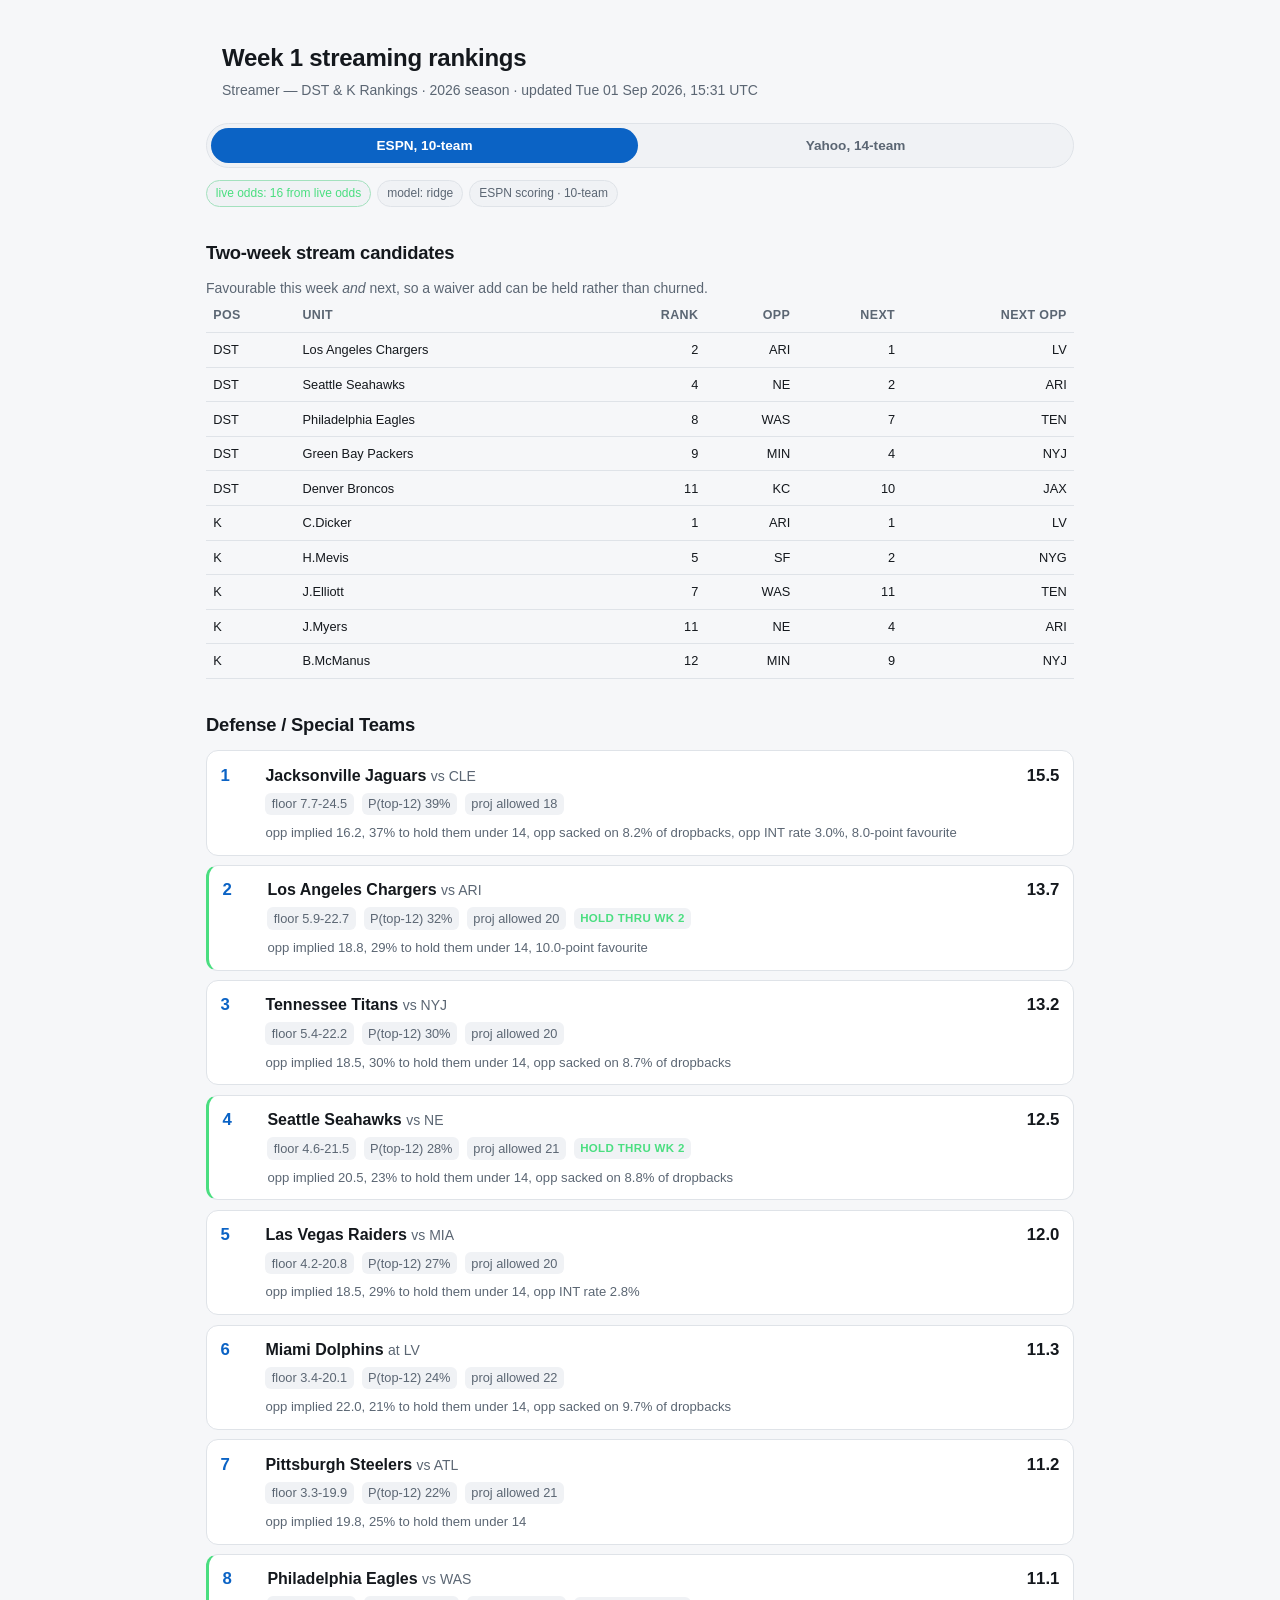
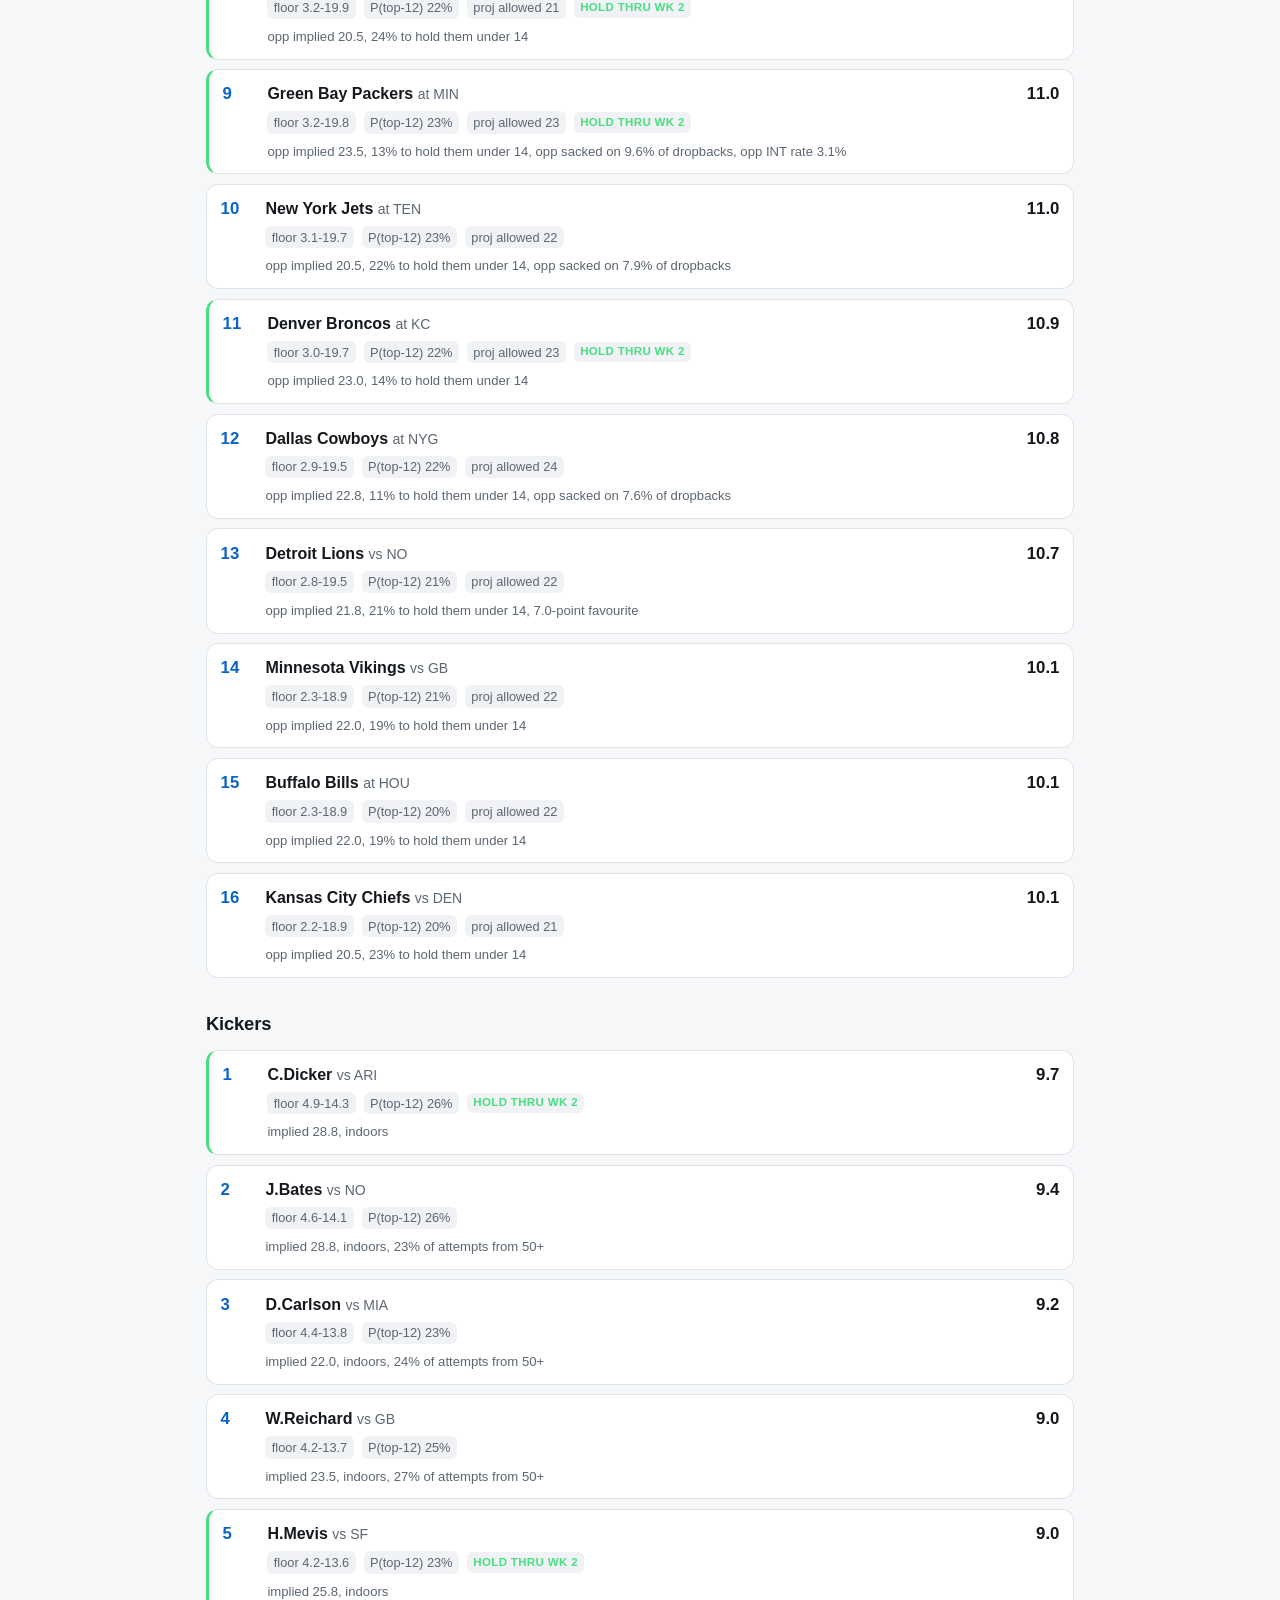
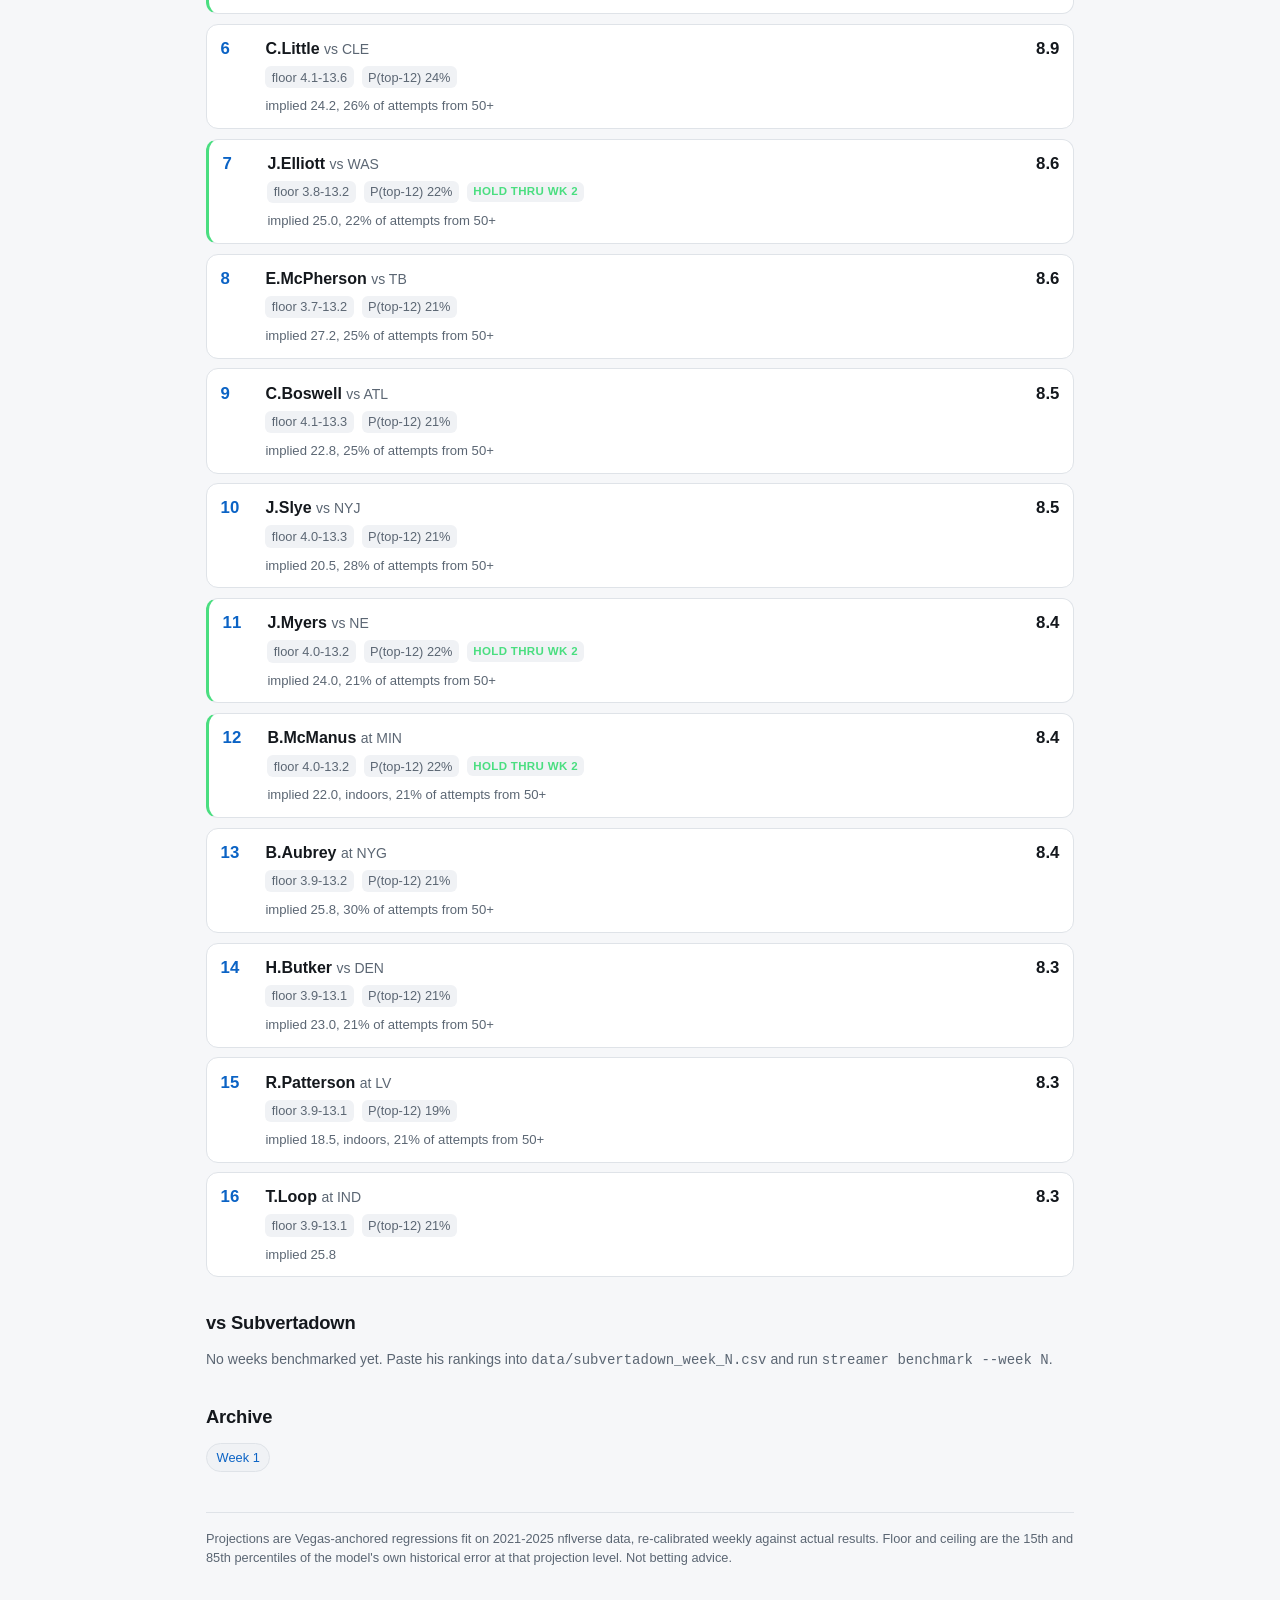
==== commit 3962826d: "weekly: refresh rankings (both)" ====
--- a/docs/week_1.html
+++ b/docs/week_1.html
@@ -120,23 +120,21 @@
 <div class="wrap">
 <header>
 <h1>Week 1 streaming rankings</h1>
-<p class="sub">Streamer — DST &amp; K Rankings &middot; 2026 season &middot; updated Tue 01 Sep 2026, 15:22 UTC</p>
+<p class="sub">Streamer — DST &amp; K Rankings &middot; 2026 season &middot; updated Tue 01 Sep 2026, 15:31 UTC</p>
 </header>
 <div class="switch"><label for="profile-espn">ESPN, 10-team</label><label for="profile-yahoo">Yahoo, 14-team</label></div>
 <div class="profile-panel" id="panel-espn">
-<div class="badges"><span class="badge ">lines: 16 from nflverse closing lines</span><span class="badge">model: ridge</span><span class="badge">ESPN scoring &middot; 10-team</span></div>
-<p class="sub">Priced from nflverse closing lines rather than a live pull &mdash; api lines unavailable: no ODDS_API_KEY configured. Those are real closing numbers, not estimates.</p>
-<h2>Two-week stream candidates</h2><p class='sub'>Favourable this week <em>and</em> next, so a waiver add can be held rather than churned.</p><div class="scroll"><table><thead><tr><th>Pos</th><th class="unit">Unit</th><th>Rank</th><th>Opp</th><th>Next</th><th>Next opp</th></tr></thead><tbody><tr><td>DST</td><td class='unit'>Los Angeles Chargers</td><td>2</td><td>ARI</td><td>1</td><td>LV</td></tr><tr><td>DST</td><td class='unit'>Seattle Seahawks</td><td>4</td><td>NE</td><td>2</td><td>ARI</td></tr><tr><td>DST</td><td class='unit'>Philadelphia Eagles</td><td>9</td><td>WAS</td><td>7</td><td>TEN</td></tr><tr><td>DST</td><td class='unit'>Green Bay Packers</td><td>10</td><td>MIN</td><td>4</td><td>NYJ</td></tr><tr><td>DST</td><td class='unit'>Denver Broncos</td><td>11</td><td>KC</td><td>10</td><td>JAX</td></tr><tr><td>K</td><td class='unit'>C.Dicker</td><td>1</td><td>ARI</td><td>1</td><td>LV</td></tr><tr><td>K</td><td class='unit'>H.Mevis</td><td>5</td><td>SF</td><td>2</td><td>NYG</td></tr><tr><td>K</td><td class='unit'>J.Elliott</td><td>7</td><td>WAS</td><td>11</td><td>TEN</td></tr><tr><td>K</td><td class='unit'>J.Myers</td><td>10</td><td>NE</td><td>4</td><td>ARI</td></tr><tr><td>K</td><td class='unit'>B.McManus</td><td>11</td><td>MIN</td><td>9</td><td>NYJ</td></tr></tbody></table></div>
-<h2>Defense / Special Teams</h2><div class="card"><div class="row"><div class="rank">1</div><div><span class="name">Jacksonville Jaguars</span> <span class="opp">vs CLE</span></div><div class="pts">15.3</div></div><div class="meta"><span>floor 7.5-24.3</span><span>P(top-12) 38%</span><span>proj allowed 18</span></div><div class="why">opp implied 16.5, 37% to hold them under 14, opp sacked on 8.2% of dropbacks, opp INT rate 3.0%, 7.5-point favourite</div></div><div class="card hold"><div class="row"><div class="rank">2</div><div><span class="name">Los Angeles Chargers</span> <span class="opp">vs ARI</span></div><div class="pts">14.1</div></div><div class="meta"><span>floor 6.3-23.1</span><span>P(top-12) 34%</span><span>proj allowed 20</span><span class="hold-tag">hold thru wk 2</span></div><div class="why">opp implied 18.0, 30% to hold them under 14, 10.5-point favourite</div></div><div class="card"><div class="row"><div class="rank">3</div><div><span class="name">Tennessee Titans</span> <span class="opp">vs NYJ</span></div><div class="pts">13.2</div></div><div class="meta"><span>floor 5.4-22.2</span><span>P(top-12) 30%</span><span>proj allowed 20</span></div><div class="why">opp implied 18.5, 30% to hold them under 14, opp sacked on 8.7% of dropbacks</div></div><div class="card hold"><div class="row"><div class="rank">4</div><div><span class="name">Seattle Seahawks</span> <span class="opp">vs NE</span></div><div class="pts">12.5</div></div><div class="meta"><span>floor 4.6-21.5</span><span>P(top-12) 28%</span><span>proj allowed 21</span><span class="hold-tag">hold thru wk 2</span></div><div class="why">opp implied 20.5, 23% to hold them under 14, opp sacked on 8.8% of dropbacks</div></div><div class="card"><div class="row"><div class="rank">5</div><div><span class="name">Las Vegas Raiders</span> <span class="opp">vs MIA</span></div><div class="pts">12.0</div></div><div class="meta"><span>floor 4.2-20.8</span><span>P(top-12) 27%</span><span>proj allowed 20</span></div><div class="why">opp implied 18.5, 29% to hold them under 14, opp INT rate 2.8%</div></div><div class="card"><div class="row"><div class="rank">6</div><div><span class="name">Miami Dolphins</span> <span class="opp">at LV</span></div><div class="pts">11.3</div></div><div class="meta"><span>floor 3.4-20.1</span><span>P(top-12) 24%</span><span>proj allowed 22</span></div><div class="why">opp implied 22.0, 21% to hold them under 14, opp sacked on 9.7% of dropbacks</div></div><div class="card"><div class="row"><div class="rank">7</div><div><span class="name">New York Jets</span> <span class="opp">at TEN</span></div><div class="pts">11.3</div></div><div class="meta"><span>floor 3.4-20.0</span><span>P(top-12) 24%</span><span>proj allowed 21</span></div><div class="why">opp implied 20.0, 22% to hold them under 14, opp sacked on 7.9% of dropbacks</div></div><div class="card"><div class="row"><div class="rank">8</div><div><span class="name">Pittsburgh Steelers</span> <span class="opp">vs ATL</span></div><div class="pts">11.2</div></div><div class="meta"><span>floor 3.3-19.9</span><span>P(top-12) 22%</span><span>proj allowed 21</span></div><div class="why">opp implied 19.8, 25% to hold them under 14</div></div><div class="card hold"><div class="row"><div class="rank">9</div><div><span class="name">Philadelphia Eagles</span> <span class="opp">vs WAS</span></div><div class="pts">11.1</div></div><div class="meta"><span>floor 3.2-19.9</span><span>P(top-12) 23%</span><span>proj allowed 21</span><span class="hold-tag">hold thru wk 2</span></div><div class="why">opp implied 20.5, 24% to hold them under 14</div></div><div class="card hold"><div class="row"><div class="rank">10</div><div><span class="name">Green Bay Packers</span> <span class="opp">at MIN</span></div><div class="pts">11.0</div></div><div class="meta"><span>floor 3.2-19.8</span><span>P(top-12) 23%</span><span>proj allowed 23</span><span class="hold-tag">hold thru wk 2</span></div><div class="why">opp implied 23.5, 13% to hold them under 14, opp sacked on 9.6% of dropbacks, opp INT rate 3.1%</div></div><div class="card hold"><div class="row"><div class="rank">11</div><div><span class="name">Denver Broncos</span> <span class="opp">at KC</span></div><div class="pts">11.0</div></div><div class="meta"><span>floor 3.1-19.8</span><span>P(top-12) 23%</span><span>proj allowed 23</span><span class="hold-tag">hold thru wk 2</span></div><div class="why">opp implied 22.8, 14% to hold them under 14</div></div><div class="card"><div class="row"><div class="rank">12</div><div><span class="name">Detroit Lions</span> <span class="opp">vs NO</span></div><div class="pts">11.0</div></div><div class="meta"><span>floor 3.1-19.7</span><span>P(top-12) 22%</span><span>proj allowed 21</span></div><div class="why">opp implied 21.2, 22% to hold them under 14, 7.0-point favourite</div></div><div class="card"><div class="row"><div class="rank">13</div><div><span class="name">Dallas Cowboys</span> <span class="opp">at NYG</span></div><div class="pts">10.6</div></div><div class="meta"><span>floor 2.7-19.4</span><span>P(top-12) 21%</span><span>proj allowed 24</span></div><div class="why">opp implied 23.0, 10% to hold them under 14, opp sacked on 7.6% of dropbacks</div></div><div class="card"><div class="row"><div class="rank">14</div><div><span class="name">Kansas City Chiefs</span> <span class="opp">vs DEN</span></div><div class="pts">10.6</div></div><div class="meta"><span>floor 2.7-19.3</span><span>P(top-12) 22%</span><span>proj allowed 21</span></div><div class="why">opp implied 19.8, 29% to hold them under 14</div></div><div class="card"><div class="row"><div class="rank">15</div><div><span class="name">Buffalo Bills</span> <span class="opp">at HOU</span></div><div class="pts">10.5</div></div><div class="meta"><span>floor 2.6-19.2</span><span>P(top-12) 21%</span><span>proj allowed 22</span></div><div class="why">opp implied 21.5, 20% to hold them under 14</div></div><div class="card"><div class="row"><div class="rank">16</div><div><span class="name">Minnesota Vikings</span> <span class="opp">vs GB</span></div><div class="pts">10.1</div></div><div class="meta"><span>floor 2.3-18.9</span><span>P(top-12) 21%</span><span>proj allowed 22</span></div><div class="why">opp implied 22.0, 19% to hold them under 14</div></div>
-<h2>Kickers</h2><div class="card hold"><div class="row"><div class="rank">1</div><div><span class="name">C.Dicker</span> <span class="opp">vs ARI</span></div><div class="pts">9.7</div></div><div class="meta"><span>floor 4.9-14.4</span><span>P(top-12) 27%</span><span class="hold-tag">hold thru wk 2</span></div><div class="why">implied 28.5, indoors</div></div><div class="card"><div class="row"><div class="rank">2</div><div><span class="name">J.Bates</span> <span class="opp">vs NO</span></div><div class="pts">9.4</div></div><div class="meta"><span>floor 4.6-14.1</span><span>P(top-12) 26%</span></div><div class="why">implied 28.2, indoors, 23% of attempts from 50+</div></div><div class="card"><div class="row"><div class="rank">3</div><div><span class="name">D.Carlson</span> <span class="opp">vs MIA</span></div><div class="pts">9.2</div></div><div class="meta"><span>floor 4.4-13.8</span><span>P(top-12) 23%</span></div><div class="why">implied 22.0, indoors, 24% of attempts from 50+</div></div><div class="card"><div class="row"><div class="rank">4</div><div><span class="name">W.Reichard</span> <span class="opp">vs GB</span></div><div class="pts">9.0</div></div><div class="meta"><span>floor 4.2-13.7</span><span>P(top-12) 25%</span></div><div class="why">implied 23.5, indoors, 27% of attempts from 50+</div></div><div class="card hold"><div class="row"><div class="rank">5</div><div><span class="name">H.Mevis</span> <span class="opp">vs SF</span></div><div class="pts">9.0</div></div><div class="meta"><span>floor 4.2-13.6</span><span>P(top-12) 23%</span><span class="hold-tag">hold thru wk 2</span></div><div class="why">implied 26.0, indoors</div></div><div class="card"><div class="row"><div class="rank">6</div><div><span class="name">C.Little</span> <span class="opp">vs CLE</span></div><div class="pts">8.9</div></div><div class="meta"><span>floor 4.1-13.5</span><span>P(top-12) 24%</span></div><div class="why">implied 24.0, 26% of attempts from 50+</div></div><div class="card hold"><div class="row"><div class="rank">7</div><div><span class="name">J.Elliott</span> <span class="opp">vs WAS</span></div><div class="pts">8.6</div></div><div class="meta"><span>floor 3.8-13.2</span><span>P(top-12) 21%</span><span class="hold-tag">hold thru wk 2</span></div><div class="why">implied 25.0, 22% of attempts from 50+</div></div><div class="card"><div class="row"><div class="rank">8</div><div><span class="name">E.McPherson</span> <span class="opp">vs TB</span></div><div class="pts">8.5</div></div><div class="meta"><span>floor 4.1-13.3</span><span>P(top-12) 24%</span></div><div class="why">implied 27.5, 25% of attempts from 50+</div></div><div class="card"><div class="row"><div class="rank">9</div><div><span class="name">C.Boswell</span> <span class="opp">vs ATL</span></div><div class="pts">8.5</div></div><div class="meta"><span>floor 4.1-13.3</span><span>P(top-12) 21%</span></div><div class="why">implied 22.8, 25% of attempts from 50+</div></div><div class="card hold"><div class="row"><div class="rank">10</div><div><span class="name">J.Myers</span> <span class="opp">vs NE</span></div><div class="pts">8.4</div></div><div class="meta"><span>floor 4.0-13.2</span><span>P(top-12) 22%</span><span class="hold-tag">hold thru wk 2</span></div><div class="why">implied 24.0, 21% of attempts from 50+</div></div><div class="card hold"><div class="row"><div class="rank">11</div><div><span class="name">B.McManus</span> <span class="opp">at MIN</span></div><div class="pts">8.4</div></div><div class="meta"><span>floor 4.0-13.2</span><span>P(top-12) 22%</span><span class="hold-tag">hold thru wk 2</span></div><div class="why">implied 22.0, indoors, 21% of attempts from 50+</div></div><div class="card"><div class="row"><div class="rank">12</div><div><span class="name">J.Slye</span> <span class="opp">vs NYJ</span></div><div class="pts">8.4</div></div><div class="meta"><span>floor 4.0-13.2</span><span>P(top-12) 21%</span></div><div class="why">implied 20.0, 28% of attempts from 50+</div></div><div class="card"><div class="row"><div class="rank">13</div><div><span class="name">H.Butker</span> <span class="opp">vs DEN</span></div><div class="pts">8.4</div></div><div class="meta"><span>floor 4.0-13.2</span><span>P(top-12) 21%</span></div><div class="why">implied 22.8, 21% of attempts from 50+</div></div><div class="card"><div class="row"><div class="rank">14</div><div><span class="name">B.Aubrey</span> <span class="opp">at NYG</span></div><div class="pts">8.3</div></div><div class="meta"><span>floor 3.9-13.1</span><span>P(top-12) 20%</span></div><div class="why">implied 25.5, 30% of attempts from 50+</div></div><div class="card"><div class="row"><div class="rank">15</div><div><span class="name">R.Patterson</span> <span class="opp">at LV</span></div><div class="pts">8.3</div></div><div class="meta"><span>floor 3.9-13.1</span><span>P(top-12) 19%</span></div><div class="why">implied 18.5, indoors, 21% of attempts from 50+</div></div><div class="card"><div class="row"><div class="rank">16</div><div><span class="name">T.Loop</span> <span class="opp">at IND</span></div><div class="pts">8.3</div></div><div class="meta"><span>floor 3.9-13.1</span><span>P(top-12) 21%</span></div><div class="why">implied 26.0</div></div>
+<div class="badges"><span class="badge ok">live odds: 16 from live odds</span><span class="badge">model: ridge</span><span class="badge">ESPN scoring &middot; 10-team</span></div>
+<h2>Two-week stream candidates</h2><p class='sub'>Favourable this week <em>and</em> next, so a waiver add can be held rather than churned.</p><div class="scroll"><table><thead><tr><th>Pos</th><th class="unit">Unit</th><th>Rank</th><th>Opp</th><th>Next</th><th>Next opp</th></tr></thead><tbody><tr><td>DST</td><td class='unit'>Los Angeles Chargers</td><td>2</td><td>ARI</td><td>1</td><td>LV</td></tr><tr><td>DST</td><td class='unit'>Seattle Seahawks</td><td>4</td><td>NE</td><td>2</td><td>ARI</td></tr><tr><td>DST</td><td class='unit'>Philadelphia Eagles</td><td>8</td><td>WAS</td><td>7</td><td>TEN</td></tr><tr><td>DST</td><td class='unit'>Green Bay Packers</td><td>9</td><td>MIN</td><td>4</td><td>NYJ</td></tr><tr><td>DST</td><td class='unit'>Denver Broncos</td><td>11</td><td>KC</td><td>10</td><td>JAX</td></tr><tr><td>K</td><td class='unit'>C.Dicker</td><td>1</td><td>ARI</td><td>1</td><td>LV</td></tr><tr><td>K</td><td class='unit'>H.Mevis</td><td>5</td><td>SF</td><td>2</td><td>NYG</td></tr><tr><td>K</td><td class='unit'>J.Elliott</td><td>7</td><td>WAS</td><td>11</td><td>TEN</td></tr><tr><td>K</td><td class='unit'>J.Myers</td><td>11</td><td>NE</td><td>4</td><td>ARI</td></tr><tr><td>K</td><td class='unit'>B.McManus</td><td>12</td><td>MIN</td><td>9</td><td>NYJ</td></tr></tbody></table></div>
+<h2>Defense / Special Teams</h2><div class="card"><div class="row"><div class="rank">1</div><div><span class="name">Jacksonville Jaguars</span> <span class="opp">vs CLE</span></div><div class="pts">15.5</div></div><div class="meta"><span>floor 7.7-24.5</span><span>P(top-12) 39%</span><span>proj allowed 18</span></div><div class="why">opp implied 16.2, 37% to hold them under 14, opp sacked on 8.2% of dropbacks, opp INT rate 3.0%, 8.0-point favourite</div></div><div class="card hold"><div class="row"><div class="rank">2</div><div><span class="name">Los Angeles Chargers</span> <span class="opp">vs ARI</span></div><div class="pts">13.7</div></div><div class="meta"><span>floor 5.9-22.7</span><span>P(top-12) 32%</span><span>proj allowed 20</span><span class="hold-tag">hold thru wk 2</span></div><div class="why">opp implied 18.8, 29% to hold them under 14, 10.0-point favourite</div></div><div class="card"><div class="row"><div class="rank">3</div><div><span class="name">Tennessee Titans</span> <span class="opp">vs NYJ</span></div><div class="pts">13.2</div></div><div class="meta"><span>floor 5.4-22.2</span><span>P(top-12) 30%</span><span>proj allowed 20</span></div><div class="why">opp implied 18.5, 30% to hold them under 14, opp sacked on 8.7% of dropbacks</div></div><div class="card hold"><div class="row"><div class="rank">4</div><div><span class="name">Seattle Seahawks</span> <span class="opp">vs NE</span></div><div class="pts">12.5</div></div><div class="meta"><span>floor 4.6-21.5</span><span>P(top-12) 28%</span><span>proj allowed 21</span><span class="hold-tag">hold thru wk 2</span></div><div class="why">opp implied 20.5, 23% to hold them under 14, opp sacked on 8.8% of dropbacks</div></div><div class="card"><div class="row"><div class="rank">5</div><div><span class="name">Las Vegas Raiders</span> <span class="opp">vs MIA</span></div><div class="pts">12.0</div></div><div class="meta"><span>floor 4.2-20.8</span><span>P(top-12) 27%</span><span>proj allowed 20</span></div><div class="why">opp implied 18.5, 29% to hold them under 14, opp INT rate 2.8%</div></div><div class="card"><div class="row"><div class="rank">6</div><div><span class="name">Miami Dolphins</span> <span class="opp">at LV</span></div><div class="pts">11.3</div></div><div class="meta"><span>floor 3.4-20.1</span><span>P(top-12) 24%</span><span>proj allowed 22</span></div><div class="why">opp implied 22.0, 21% to hold them under 14, opp sacked on 9.7% of dropbacks</div></div><div class="card"><div class="row"><div class="rank">7</div><div><span class="name">Pittsburgh Steelers</span> <span class="opp">vs ATL</span></div><div class="pts">11.2</div></div><div class="meta"><span>floor 3.3-19.9</span><span>P(top-12) 22%</span><span>proj allowed 21</span></div><div class="why">opp implied 19.8, 25% to hold them under 14</div></div><div class="card hold"><div class="row"><div class="rank">8</div><div><span class="name">Philadelphia Eagles</span> <span class="opp">vs WAS</span></div><div class="pts">11.1</div></div><div class="meta"><span>floor 3.2-19.9</span><span>P(top-12) 22%</span><span>proj allowed 21</span><span class="hold-tag">hold thru wk 2</span></div><div class="why">opp implied 20.5, 24% to hold them under 14</div></div><div class="card hold"><div class="row"><div class="rank">9</div><div><span class="name">Green Bay Packers</span> <span class="opp">at MIN</span></div><div class="pts">11.0</div></div><div class="meta"><span>floor 3.2-19.8</span><span>P(top-12) 23%</span><span>proj allowed 23</span><span class="hold-tag">hold thru wk 2</span></div><div class="why">opp implied 23.5, 13% to hold them under 14, opp sacked on 9.6% of dropbacks, opp INT rate 3.1%</div></div><div class="card"><div class="row"><div class="rank">10</div><div><span class="name">New York Jets</span> <span class="opp">at TEN</span></div><div class="pts">11.0</div></div><div class="meta"><span>floor 3.1-19.7</span><span>P(top-12) 23%</span><span>proj allowed 22</span></div><div class="why">opp implied 20.5, 22% to hold them under 14, opp sacked on 7.9% of dropbacks</div></div><div class="card hold"><div class="row"><div class="rank">11</div><div><span class="name">Denver Broncos</span> <span class="opp">at KC</span></div><div class="pts">10.9</div></div><div class="meta"><span>floor 3.0-19.7</span><span>P(top-12) 22%</span><span>proj allowed 23</span><span class="hold-tag">hold thru wk 2</span></div><div class="why">opp implied 23.0, 14% to hold them under 14</div></div><div class="card"><div class="row"><div class="rank">12</div><div><span class="name">Dallas Cowboys</span> <span class="opp">at NYG</span></div><div class="pts">10.8</div></div><div class="meta"><span>floor 2.9-19.5</span><span>P(top-12) 22%</span><span>proj allowed 24</span></div><div class="why">opp implied 22.8, 11% to hold them under 14, opp sacked on 7.6% of dropbacks</div></div><div class="card"><div class="row"><div class="rank">13</div><div><span class="name">Detroit Lions</span> <span class="opp">vs NO</span></div><div class="pts">10.7</div></div><div class="meta"><span>floor 2.8-19.5</span><span>P(top-12) 21%</span><span>proj allowed 22</span></div><div class="why">opp implied 21.8, 21% to hold them under 14, 7.0-point favourite</div></div><div class="card"><div class="row"><div class="rank">14</div><div><span class="name">Minnesota Vikings</span> <span class="opp">vs GB</span></div><div class="pts">10.1</div></div><div class="meta"><span>floor 2.3-18.9</span><span>P(top-12) 21%</span><span>proj allowed 22</span></div><div class="why">opp implied 22.0, 19% to hold them under 14</div></div><div class="card"><div class="row"><div class="rank">15</div><div><span class="name">Buffalo Bills</span> <span class="opp">at HOU</span></div><div class="pts">10.1</div></div><div class="meta"><span>floor 2.3-18.9</span><span>P(top-12) 20%</span><span>proj allowed 22</span></div><div class="why">opp implied 22.0, 19% to hold them under 14</div></div><div class="card"><div class="row"><div class="rank">16</div><div><span class="name">Kansas City Chiefs</span> <span class="opp">vs DEN</span></div><div class="pts">10.1</div></div><div class="meta"><span>floor 2.2-18.9</span><span>P(top-12) 20%</span><span>proj allowed 21</span></div><div class="why">opp implied 20.5, 23% to hold them under 14</div></div>
+<h2>Kickers</h2><div class="card hold"><div class="row"><div class="rank">1</div><div><span class="name">C.Dicker</span> <span class="opp">vs ARI</span></div><div class="pts">9.7</div></div><div class="meta"><span>floor 4.9-14.3</span><span>P(top-12) 26%</span><span class="hold-tag">hold thru wk 2</span></div><div class="why">implied 28.8, indoors</div></div><div class="card"><div class="row"><div class="rank">2</div><div><span class="name">J.Bates</span> <span class="opp">vs NO</span></div><div class="pts">9.4</div></div><div class="meta"><span>floor 4.6-14.1</span><span>P(top-12) 26%</span></div><div class="why">implied 28.8, indoors, 23% of attempts from 50+</div></div><div class="card"><div class="row"><div class="rank">3</div><div><span class="name">D.Carlson</span> <span class="opp">vs MIA</span></div><div class="pts">9.2</div></div><div class="meta"><span>floor 4.4-13.8</span><span>P(top-12) 23%</span></div><div class="why">implied 22.0, indoors, 24% of attempts from 50+</div></div><div class="card"><div class="row"><div class="rank">4</div><div><span class="name">W.Reichard</span> <span class="opp">vs GB</span></div><div class="pts">9.0</div></div><div class="meta"><span>floor 4.2-13.7</span><span>P(top-12) 25%</span></div><div class="why">implied 23.5, indoors, 27% of attempts from 50+</div></div><div class="card hold"><div class="row"><div class="rank">5</div><div><span class="name">H.Mevis</span> <span class="opp">vs SF</span></div><div class="pts">9.0</div></div><div class="meta"><span>floor 4.2-13.6</span><span>P(top-12) 23%</span><span class="hold-tag">hold thru wk 2</span></div><div class="why">implied 25.8, indoors</div></div><div class="card"><div class="row"><div class="rank">6</div><div><span class="name">C.Little</span> <span class="opp">vs CLE</span></div><div class="pts">8.9</div></div><div class="meta"><span>floor 4.1-13.6</span><span>P(top-12) 24%</span></div><div class="why">implied 24.2, 26% of attempts from 50+</div></div><div class="card hold"><div class="row"><div class="rank">7</div><div><span class="name">J.Elliott</span> <span class="opp">vs WAS</span></div><div class="pts">8.6</div></div><div class="meta"><span>floor 3.8-13.2</span><span>P(top-12) 22%</span><span class="hold-tag">hold thru wk 2</span></div><div class="why">implied 25.0, 22% of attempts from 50+</div></div><div class="card"><div class="row"><div class="rank">8</div><div><span class="name">E.McPherson</span> <span class="opp">vs TB</span></div><div class="pts">8.6</div></div><div class="meta"><span>floor 3.7-13.2</span><span>P(top-12) 21%</span></div><div class="why">implied 27.2, 25% of attempts from 50+</div></div><div class="card"><div class="row"><div class="rank">9</div><div><span class="name">C.Boswell</span> <span class="opp">vs ATL</span></div><div class="pts">8.5</div></div><div class="meta"><span>floor 4.1-13.3</span><span>P(top-12) 21%</span></div><div class="why">implied 22.8, 25% of attempts from 50+</div></div><div class="card"><div class="row"><div class="rank">10</div><div><span class="name">J.Slye</span> <span class="opp">vs NYJ</span></div><div class="pts">8.5</div></div><div class="meta"><span>floor 4.0-13.3</span><span>P(top-12) 21%</span></div><div class="why">implied 20.5, 28% of attempts from 50+</div></div><div class="card hold"><div class="row"><div class="rank">11</div><div><span class="name">J.Myers</span> <span class="opp">vs NE</span></div><div class="pts">8.4</div></div><div class="meta"><span>floor 4.0-13.2</span><span>P(top-12) 22%</span><span class="hold-tag">hold thru wk 2</span></div><div class="why">implied 24.0, 21% of attempts from 50+</div></div><div class="card hold"><div class="row"><div class="rank">12</div><div><span class="name">B.McManus</span> <span class="opp">at MIN</span></div><div class="pts">8.4</div></div><div class="meta"><span>floor 4.0-13.2</span><span>P(top-12) 22%</span><span class="hold-tag">hold thru wk 2</span></div><div class="why">implied 22.0, indoors, 21% of attempts from 50+</div></div><div class="card"><div class="row"><div class="rank">13</div><div><span class="name">B.Aubrey</span> <span class="opp">at NYG</span></div><div class="pts">8.4</div></div><div class="meta"><span>floor 3.9-13.2</span><span>P(top-12) 21%</span></div><div class="why">implied 25.8, 30% of attempts from 50+</div></div><div class="card"><div class="row"><div class="rank">14</div><div><span class="name">H.Butker</span> <span class="opp">vs DEN</span></div><div class="pts">8.3</div></div><div class="meta"><span>floor 3.9-13.1</span><span>P(top-12) 21%</span></div><div class="why">implied 23.0, 21% of attempts from 50+</div></div><div class="card"><div class="row"><div class="rank">15</div><div><span class="name">R.Patterson</span> <span class="opp">at LV</span></div><div class="pts">8.3</div></div><div class="meta"><span>floor 3.9-13.1</span><span>P(top-12) 19%</span></div><div class="why">implied 18.5, indoors, 21% of attempts from 50+</div></div><div class="card"><div class="row"><div class="rank">16</div><div><span class="name">T.Loop</span> <span class="opp">at IND</span></div><div class="pts">8.3</div></div><div class="meta"><span>floor 3.9-13.1</span><span>P(top-12) 21%</span></div><div class="why">implied 25.8</div></div>
 <h2>vs Subvertadown</h2><p class='sub'>No weeks benchmarked yet. Paste his rankings into <code>data/subvertadown_week_N.csv</code> and run <code>streamer benchmark --week N</code>.</p>
 </div>
 <div class="profile-panel" id="panel-yahoo">
-<div class="badges"><span class="badge ">lines: 16 from nflverse closing lines</span><span class="badge">model: ridge</span><span class="badge">Yahoo scoring &middot; 14-team</span></div>
-<p class="sub">Priced from nflverse closing lines rather than a live pull &mdash; api lines unavailable: no ODDS_API_KEY configured. Those are real closing numbers, not estimates.</p>
-<h2>Two-week stream candidates</h2><p class='sub'>Favourable this week <em>and</em> next, so a waiver add can be held rather than churned.</p><div class="scroll"><table><thead><tr><th>Pos</th><th class="unit">Unit</th><th>Rank</th><th>Opp</th><th>Next</th><th>Next opp</th></tr></thead><tbody><tr><td>DST</td><td class='unit'>Los Angeles Chargers</td><td>2</td><td>ARI</td><td>1</td><td>LV</td></tr><tr><td>DST</td><td class='unit'>Seattle Seahawks</td><td>4</td><td>NE</td><td>2</td><td>ARI</td></tr><tr><td>DST</td><td class='unit'>Philadelphia Eagles</td><td>7</td><td>WAS</td><td>8</td><td>TEN</td></tr><tr><td>DST</td><td class='unit'>Kansas City Chiefs</td><td>9</td><td>DEN</td><td>10</td><td>IND</td></tr><tr><td>K</td><td class='unit'>C.Dicker</td><td>1</td><td>ARI</td><td>1</td><td>LV</td></tr><tr><td>K</td><td class='unit'>H.Mevis</td><td>5</td><td>SF</td><td>2</td><td>NYG</td></tr><tr><td>K</td><td class='unit'>J.Elliott</td><td>7</td><td>WAS</td><td>11</td><td>TEN</td></tr><tr><td>K</td><td class='unit'>J.Myers</td><td>10</td><td>NE</td><td>4</td><td>ARI</td></tr><tr><td>K</td><td class='unit'>B.McManus</td><td>11</td><td>MIN</td><td>9</td><td>NYJ</td></tr></tbody></table></div>
-<h2>Defense / Special Teams</h2><div class="card"><div class="row"><div class="rank">1</div><div><span class="name">Jacksonville Jaguars</span> <span class="opp">vs CLE</span></div><div class="pts">10.6</div></div><div class="meta"><span>floor 4.6-17.7</span><span>P(top-12) 42%</span><span>proj allowed 18</span></div><div class="why">opp implied 16.5, 37% to hold them under 14, opp sacked on 8.2% of dropbacks, opp INT rate 3.0%, 7.5-point favourite</div></div><div class="card hold"><div class="row"><div class="rank">2</div><div><span class="name">Los Angeles Chargers</span> <span class="opp">vs ARI</span></div><div class="pts">10.1</div></div><div class="meta"><span>floor 4.0-17.1</span><span>P(top-12) 38%</span><span>proj allowed 20</span><span class="hold-tag">hold thru wk 2</span></div><div class="why">opp implied 18.0, 30% to hold them under 14, 10.5-point favourite</div></div><div class="card"><div class="row"><div class="rank">3</div><div><span class="name">Tennessee Titans</span> <span class="opp">vs NYJ</span></div><div class="pts">8.8</div></div><div class="meta"><span>floor 2.8-15.8</span><span>P(top-12) 32%</span><span>proj allowed 20</span></div><div class="why">opp implied 18.5, 30% to hold them under 14, opp sacked on 8.7% of dropbacks</div></div><div class="card hold"><div class="row"><div class="rank">4</div><div><span class="name">Seattle Seahawks</span> <span class="opp">vs NE</span></div><div class="pts">8.6</div></div><div class="meta"><span>floor 2.6-15.6</span><span>P(top-12) 30%</span><span>proj allowed 21</span><span class="hold-tag">hold thru wk 2</span></div><div class="why">opp implied 20.5, 23% to hold them under 14, opp sacked on 8.8% of dropbacks</div></div><div class="card"><div class="row"><div class="rank">5</div><div><span class="name">Las Vegas Raiders</span> <span class="opp">vs MIA</span></div><div class="pts">8.4</div></div><div class="meta"><span>floor 2.8-15.0</span><span>P(top-12) 28%</span><span>proj allowed 20</span></div><div class="why">opp implied 18.5, 29% to hold them under 14, opp INT rate 2.8%</div></div><div class="card"><div class="row"><div class="rank">6</div><div><span class="name">Pittsburgh Steelers</span> <span class="opp">vs ATL</span></div><div class="pts">8.0</div></div><div class="meta"><span>floor 2.4-14.7</span><span>P(top-12) 26%</span><span>proj allowed 21</span></div><div class="why">opp implied 19.8, 25% to hold them under 14</div></div><div class="card hold"><div class="row"><div class="rank">7</div><div><span class="name">Philadelphia Eagles</span> <span class="opp">vs WAS</span></div><div class="pts">7.9</div></div><div class="meta"><span>floor 2.3-14.5</span><span>P(top-12) 25%</span><span>proj allowed 21</span><span class="hold-tag">hold thru wk 2</span></div><div class="why">opp implied 20.5, 24% to hold them under 14</div></div><div class="card"><div class="row"><div class="rank">8</div><div><span class="name">Detroit Lions</span> <span class="opp">vs NO</span></div><div class="pts">7.9</div></div><div class="meta"><span>floor 2.3-14.5</span><span>P(top-12) 25%</span><span>proj allowed 21</span></div><div class="why">opp implied 21.2, 22% to hold them under 14, 7.0-point favourite</div></div><div class="card hold"><div class="row"><div class="rank">9</div><div><span class="name">Kansas City Chiefs</span> <span class="opp">vs DEN</span></div><div class="pts">7.7</div></div><div class="meta"><span>floor 2.1-14.3</span><span>P(top-12) 25%</span><span>proj allowed 21</span><span class="hold-tag">hold thru wk 2</span></div><div class="why">opp implied 19.8, 29% to hold them under 14</div></div><div class="card"><div class="row"><div class="rank">10</div><div><span class="name">New York Jets</span> <span class="opp">at TEN</span></div><div class="pts">7.5</div></div><div class="meta"><span>floor 1.9-14.2</span><span>P(top-12) 24%</span><span>proj allowed 21</span></div><div class="why">opp implied 20.0, 22% to hold them under 14, opp sacked on 7.9% of dropbacks</div></div><div class="card"><div class="row"><div class="rank">11</div><div><span class="name">Buffalo Bills</span> <span class="opp">at HOU</span></div><div class="pts">7.5</div></div><div class="meta"><span>floor 1.9-14.1</span><span>P(top-12) 23%</span><span>proj allowed 22</span></div><div class="why">opp implied 21.5, 20% to hold them under 14</div></div><div class="card"><div class="row"><div class="rank">12</div><div><span class="name">Miami Dolphins</span> <span class="opp">at LV</span></div><div class="pts">7.3</div></div><div class="meta"><span>floor 1.7-13.9</span><span>P(top-12) 24%</span><span>proj allowed 22</span></div><div class="why">opp implied 22.0, 21% to hold them under 14, opp sacked on 9.7% of dropbacks</div></div><div class="card"><div class="row"><div class="rank">13</div><div><span class="name">Dallas Cowboys</span> <span class="opp">at NYG</span></div><div class="pts">7.3</div></div><div class="meta"><span>floor 1.7-13.9</span><span>P(top-12) 24%</span><span>proj allowed 24</span></div><div class="why">opp implied 23.0, 10% to hold them under 14, opp sacked on 7.6% of dropbacks</div></div><div class="card"><div class="row"><div class="rank">14</div><div><span class="name">Green Bay Packers</span> <span class="opp">at MIN</span></div><div class="pts">7.3</div></div><div class="meta"><span>floor 1.7-13.9</span><span>P(top-12) 24%</span><span>proj allowed 23</span></div><div class="why">opp implied 23.5, 13% to hold them under 14, opp sacked on 9.6% of dropbacks, opp INT rate 3.1%</div></div><div class="card"><div class="row"><div class="rank">15</div><div><span class="name">Denver Broncos</span> <span class="opp">at KC</span></div><div class="pts">7.2</div></div><div class="meta"><span>floor 1.6-13.8</span><span>P(top-12) 22%</span><span>proj allowed 23</span></div><div class="why">opp implied 22.8, 14% to hold them under 14</div></div><div class="card"><div class="row"><div class="rank">16</div><div><span class="name">Minnesota Vikings</span> <span class="opp">vs GB</span></div><div class="pts">7.2</div></div><div class="meta"><span>floor 1.6-13.8</span><span>P(top-12) 23%</span><span>proj allowed 22</span></div><div class="why">opp implied 22.0, 19% to hold them under 14</div></div>
-<h2>Kickers</h2><div class="card hold"><div class="row"><div class="rank">1</div><div><span class="name">C.Dicker</span> <span class="opp">vs ARI</span></div><div class="pts">10.1</div></div><div class="meta"><span>floor 5.2-14.6</span><span>P(top-12) 32%</span><span class="hold-tag">hold thru wk 2</span></div><div class="why">implied 28.5, indoors</div></div><div class="card"><div class="row"><div class="rank">2</div><div><span class="name">J.Bates</span> <span class="opp">vs NO</span></div><div class="pts">9.7</div></div><div class="meta"><span>floor 4.9-14.2</span><span>P(top-12) 30%</span></div><div class="why">implied 28.2, indoors, 23% of attempts from 50+</div></div><div class="card"><div class="row"><div class="rank">3</div><div><span class="name">D.Carlson</span> <span class="opp">vs MIA</span></div><div class="pts">9.5</div></div><div class="meta"><span>floor 4.6-14.0</span><span>P(top-12) 27%</span></div><div class="why">implied 22.0, indoors, 24% of attempts from 50+</div></div><div class="card"><div class="row"><div class="rank">4</div><div><span class="name">W.Reichard</span> <span class="opp">vs GB</span></div><div class="pts">9.3</div></div><div class="meta"><span>floor 4.5-13.8</span><span>P(top-12) 25%</span></div><div class="why">implied 23.5, indoors, 27% of attempts from 50+</div></div><div class="card hold"><div class="row"><div class="rank">5</div><div><span class="name">H.Mevis</span> <span class="opp">vs SF</span></div><div class="pts">9.3</div></div><div class="meta"><span>floor 4.4-13.8</span><span>P(top-12) 26%</span><span class="hold-tag">hold thru wk 2</span></div><div class="why">implied 26.0, indoors</div></div><div class="card"><div class="row"><div class="rank">6</div><div><span class="name">C.Little</span> <span class="opp">vs CLE</span></div><div class="pts">9.2</div></div><div class="meta"><span>floor 4.4-13.7</span><span>P(top-12) 24%</span></div><div class="why">implied 24.0, 26% of attempts from 50+</div></div><div class="card hold"><div class="row"><div class="rank">7</div><div><span class="name">J.Elliott</span> <span class="opp">vs WAS</span></div><div class="pts">8.9</div></div><div class="meta"><span>floor 4.0-13.4</span><span>P(top-12) 25%</span><span class="hold-tag">hold thru wk 2</span></div><div class="why">implied 25.0, 22% of attempts from 50+</div></div><div class="card"><div class="row"><div class="rank">8</div><div><span class="name">E.McPherson</span> <span class="opp">vs TB</span></div><div class="pts">8.8</div></div><div class="meta"><span>floor 4.3-13.4</span><span>P(top-12) 27%</span></div><div class="why">implied 27.5, 25% of attempts from 50+</div></div><div class="card"><div class="row"><div class="rank">9</div><div><span class="name">C.Boswell</span> <span class="opp">vs ATL</span></div><div class="pts">8.8</div></div><div class="meta"><span>floor 4.2-13.4</span><span>P(top-12) 25%</span></div><div class="why">implied 22.8, 25% of attempts from 50+</div></div><div class="card hold"><div class="row"><div class="rank">10</div><div><span class="name">J.Myers</span> <span class="opp">vs NE</span></div><div class="pts">8.8</div></div><div class="meta"><span>floor 4.2-13.3</span><span>P(top-12) 24%</span><span class="hold-tag">hold thru wk 2</span></div><div class="why">implied 24.0, 21% of attempts from 50+</div></div><div class="card hold"><div class="row"><div class="rank">11</div><div><span class="name">B.McManus</span> <span class="opp">at MIN</span></div><div class="pts">8.8</div></div><div class="meta"><span>floor 4.2-13.3</span><span>P(top-12) 24%</span><span class="hold-tag">hold thru wk 2</span></div><div class="why">implied 22.0, indoors, 21% of attempts from 50+</div></div><div class="card"><div class="row"><div class="rank">12</div><div><span class="name">J.Slye</span> <span class="opp">vs NYJ</span></div><div class="pts">8.7</div></div><div class="meta"><span>floor 4.2-13.3</span><span>P(top-12) 23%</span></div><div class="why">implied 20.0, 28% of attempts from 50+</div></div><div class="card"><div class="row"><div class="rank">13</div><div><span class="name">H.Butker</span> <span class="opp">vs DEN</span></div><div class="pts">8.7</div></div><div class="meta"><span>floor 4.1-13.3</span><span>P(top-12) 24%</span></div><div class="why">implied 22.8, 21% of attempts from 50+</div></div><div class="card"><div class="row"><div class="rank">14</div><div><span class="name">B.Aubrey</span> <span class="opp">at NYG</span></div><div class="pts">8.7</div></div><div class="meta"><span>floor 4.1-13.3</span><span>P(top-12) 24%</span></div><div class="why">implied 25.5, 30% of attempts from 50+</div></div><div class="card"><div class="row"><div class="rank">15</div><div><span class="name">T.Loop</span> <span class="opp">at IND</span></div><div class="pts">8.6</div></div><div class="meta"><span>floor 4.0-13.2</span><span>P(top-12) 23%</span></div><div class="why">implied 26.0</div></div><div class="card"><div class="row"><div class="rank">16</div><div><span class="name">R.Patterson</span> <span class="opp">at LV</span></div><div class="pts">8.6</div></div><div class="meta"><span>floor 4.0-13.2</span><span>P(top-12) 23%</span></div><div class="why">implied 18.5, indoors, 21% of attempts from 50+</div></div>
+<div class="badges"><span class="badge ok">live odds: 16 from live odds</span><span class="badge">model: ridge</span><span class="badge">Yahoo scoring &middot; 14-team</span></div>
+<h2>Two-week stream candidates</h2><p class='sub'>Favourable this week <em>and</em> next, so a waiver add can be held rather than churned.</p><div class="scroll"><table><thead><tr><th>Pos</th><th class="unit">Unit</th><th>Rank</th><th>Opp</th><th>Next</th><th>Next opp</th></tr></thead><tbody><tr><td>DST</td><td class='unit'>Los Angeles Chargers</td><td>2</td><td>ARI</td><td>1</td><td>LV</td></tr><tr><td>DST</td><td class='unit'>Seattle Seahawks</td><td>4</td><td>NE</td><td>2</td><td>ARI</td></tr><tr><td>DST</td><td class='unit'>Philadelphia Eagles</td><td>7</td><td>WAS</td><td>8</td><td>TEN</td></tr><tr><td>DST</td><td class='unit'>Kansas City Chiefs</td><td>10</td><td>DEN</td><td>10</td><td>IND</td></tr><tr><td>K</td><td class='unit'>C.Dicker</td><td>1</td><td>ARI</td><td>1</td><td>LV</td></tr><tr><td>K</td><td class='unit'>H.Mevis</td><td>5</td><td>SF</td><td>2</td><td>NYG</td></tr><tr><td>K</td><td class='unit'>J.Elliott</td><td>7</td><td>WAS</td><td>11</td><td>TEN</td></tr><tr><td>K</td><td class='unit'>J.Myers</td><td>11</td><td>NE</td><td>4</td><td>ARI</td></tr><tr><td>K</td><td class='unit'>B.McManus</td><td>12</td><td>MIN</td><td>9</td><td>NYJ</td></tr></tbody></table></div>
+<h2>Defense / Special Teams</h2><div class="card"><div class="row"><div class="rank">1</div><div><span class="name">Jacksonville Jaguars</span> <span class="opp">vs CLE</span></div><div class="pts">10.8</div></div><div class="meta"><span>floor 4.7-17.8</span><span>P(top-12) 43%</span><span>proj allowed 18</span></div><div class="why">opp implied 16.2, 37% to hold them under 14, opp sacked on 8.2% of dropbacks, opp INT rate 3.0%, 8.0-point favourite</div></div><div class="card hold"><div class="row"><div class="rank">2</div><div><span class="name">Los Angeles Chargers</span> <span class="opp">vs ARI</span></div><div class="pts">9.8</div></div><div class="meta"><span>floor 3.7-16.8</span><span>P(top-12) 36%</span><span>proj allowed 20</span><span class="hold-tag">hold thru wk 2</span></div><div class="why">opp implied 18.8, 29% to hold them under 14, 10.0-point favourite</div></div><div class="card"><div class="row"><div class="rank">3</div><div><span class="name">Tennessee Titans</span> <span class="opp">vs NYJ</span></div><div class="pts">8.8</div></div><div class="meta"><span>floor 2.8-15.9</span><span>P(top-12) 32%</span><span>proj allowed 20</span></div><div class="why">opp implied 18.5, 30% to hold them under 14, opp sacked on 8.7% of dropbacks</div></div><div class="card hold"><div class="row"><div class="rank">4</div><div><span class="name">Seattle Seahawks</span> <span class="opp">vs NE</span></div><div class="pts">8.6</div></div><div class="meta"><span>floor 2.6-15.6</span><span>P(top-12) 30%</span><span>proj allowed 21</span><span class="hold-tag">hold thru wk 2</span></div><div class="why">opp implied 20.5, 23% to hold them under 14, opp sacked on 8.8% of dropbacks</div></div><div class="card"><div class="row"><div class="rank">5</div><div><span class="name">Las Vegas Raiders</span> <span class="opp">vs MIA</span></div><div class="pts">8.4</div></div><div class="meta"><span>floor 2.8-15.0</span><span>P(top-12) 28%</span><span>proj allowed 20</span></div><div class="why">opp implied 18.5, 29% to hold them under 14, opp INT rate 2.8%</div></div><div class="card"><div class="row"><div class="rank">6</div><div><span class="name">Pittsburgh Steelers</span> <span class="opp">vs ATL</span></div><div class="pts">8.0</div></div><div class="meta"><span>floor 2.4-14.7</span><span>P(top-12) 26%</span><span>proj allowed 21</span></div><div class="why">opp implied 19.8, 25% to hold them under 14</div></div><div class="card hold"><div class="row"><div class="rank">7</div><div><span class="name">Philadelphia Eagles</span> <span class="opp">vs WAS</span></div><div class="pts">7.9</div></div><div class="meta"><span>floor 2.3-14.5</span><span>P(top-12) 25%</span><span>proj allowed 21</span><span class="hold-tag">hold thru wk 2</span></div><div class="why">opp implied 20.5, 24% to hold them under 14</div></div><div class="card"><div class="row"><div class="rank">8</div><div><span class="name">Detroit Lions</span> <span class="opp">vs NO</span></div><div class="pts">7.7</div></div><div class="meta"><span>floor 2.1-14.3</span><span>P(top-12) 25%</span><span>proj allowed 22</span></div><div class="why">opp implied 21.8, 21% to hold them under 14, 7.0-point favourite</div></div><div class="card"><div class="row"><div class="rank">9</div><div><span class="name">Dallas Cowboys</span> <span class="opp">at NYG</span></div><div class="pts">7.4</div></div><div class="meta"><span>floor 1.8-14.0</span><span>P(top-12) 24%</span><span>proj allowed 24</span></div><div class="why">opp implied 22.8, 11% to hold them under 14, opp sacked on 7.6% of dropbacks</div></div><div class="card hold"><div class="row"><div class="rank">10</div><div><span class="name">Kansas City Chiefs</span> <span class="opp">vs DEN</span></div><div class="pts">7.4</div></div><div class="meta"><span>floor 1.8-14.0</span><span>P(top-12) 24%</span><span>proj allowed 21</span><span class="hold-tag">hold thru wk 2</span></div><div class="why">opp implied 20.5, 23% to hold them under 14</div></div><div class="card"><div class="row"><div class="rank">11</div><div><span class="name">Miami Dolphins</span> <span class="opp">at LV</span></div><div class="pts">7.3</div></div><div class="meta"><span>floor 1.7-13.9</span><span>P(top-12) 24%</span><span>proj allowed 22</span></div><div class="why">opp implied 22.0, 21% to hold them under 14, opp sacked on 9.7% of dropbacks</div></div><div class="card"><div class="row"><div class="rank">12</div><div><span class="name">New York Jets</span> <span class="opp">at TEN</span></div><div class="pts">7.3</div></div><div class="meta"><span>floor 1.7-13.9</span><span>P(top-12) 23%</span><span>proj allowed 22</span></div><div class="why">opp implied 20.5, 22% to hold them under 14, opp sacked on 7.9% of dropbacks</div></div><div class="card"><div class="row"><div class="rank">13</div><div><span class="name">Green Bay Packers</span> <span class="opp">at MIN</span></div><div class="pts">7.3</div></div><div class="meta"><span>floor 1.7-13.9</span><span>P(top-12) 24%</span><span>proj allowed 23</span></div><div class="why">opp implied 23.5, 13% to hold them under 14, opp sacked on 9.6% of dropbacks, opp INT rate 3.1%</div></div><div class="card"><div class="row"><div class="rank">14</div><div><span class="name">Buffalo Bills</span> <span class="opp">at HOU</span></div><div class="pts">7.3</div></div><div class="meta"><span>floor 1.7-13.9</span><span>P(top-12) 23%</span><span>proj allowed 22</span></div><div class="why">opp implied 22.0, 19% to hold them under 14</div></div><div class="card"><div class="row"><div class="rank">15</div><div><span class="name">Los Angeles Rams</span> <span class="opp">vs SF</span></div><div class="pts">7.2</div></div><div class="meta"><span>floor 1.7-13.9</span><span>P(top-12) 23%</span><span>proj allowed 23</span></div><div class="why">opp implied 22.2, 12% to hold them under 14</div></div><div class="card"><div class="row"><div class="rank">16</div><div><span class="name">Baltimore Ravens</span> <span class="opp">at IND</span></div><div class="pts">7.2</div></div><div class="meta"><span>floor 1.6-13.8</span><span>P(top-12) 23%</span><span>proj allowed 23</span></div><div class="why">opp implied 22.2, 12% to hold them under 14</div></div>
+<h2>Kickers</h2><div class="card hold"><div class="row"><div class="rank">1</div><div><span class="name">C.Dicker</span> <span class="opp">vs ARI</span></div><div class="pts">10.0</div></div><div class="meta"><span>floor 5.1-14.5</span><span>P(top-12) 31%</span><span class="hold-tag">hold thru wk 2</span></div><div class="why">implied 28.8, indoors</div></div><div class="card"><div class="row"><div class="rank">2</div><div><span class="name">J.Bates</span> <span class="opp">vs NO</span></div><div class="pts">9.7</div></div><div class="meta"><span>floor 4.9-14.2</span><span>P(top-12) 30%</span></div><div class="why">implied 28.8, indoors, 23% of attempts from 50+</div></div><div class="card"><div class="row"><div class="rank">3</div><div><span class="name">D.Carlson</span> <span class="opp">vs MIA</span></div><div class="pts">9.5</div></div><div class="meta"><span>floor 4.6-14.0</span><span>P(top-12) 27%</span></div><div class="why">implied 22.0, indoors, 24% of attempts from 50+</div></div><div class="card"><div class="row"><div class="rank">4</div><div><span class="name">W.Reichard</span> <span class="opp">vs GB</span></div><div class="pts">9.3</div></div><div class="meta"><span>floor 4.5-13.8</span><span>P(top-12) 25%</span></div><div class="why">implied 23.5, indoors, 27% of attempts from 50+</div></div><div class="card hold"><div class="row"><div class="rank">5</div><div><span class="name">H.Mevis</span> <span class="opp">vs SF</span></div><div class="pts">9.3</div></div><div class="meta"><span>floor 4.4-13.8</span><span>P(top-12) 26%</span><span class="hold-tag">hold thru wk 2</span></div><div class="why">implied 25.8, indoors</div></div><div class="card"><div class="row"><div class="rank">6</div><div><span class="name">C.Little</span> <span class="opp">vs CLE</span></div><div class="pts">9.3</div></div><div class="meta"><span>floor 4.4-13.8</span><span>P(top-12) 25%</span></div><div class="why">implied 24.2, 26% of attempts from 50+</div></div><div class="card hold"><div class="row"><div class="rank">7</div><div><span class="name">J.Elliott</span> <span class="opp">vs WAS</span></div><div class="pts">8.9</div></div><div class="meta"><span>floor 4.0-13.4</span><span>P(top-12) 24%</span><span class="hold-tag">hold thru wk 2</span></div><div class="why">implied 25.0, 22% of attempts from 50+</div></div><div class="card"><div class="row"><div class="rank">8</div><div><span class="name">E.McPherson</span> <span class="opp">vs TB</span></div><div class="pts">8.9</div></div><div class="meta"><span>floor 4.0-13.4</span><span>P(top-12) 24%</span></div><div class="why">implied 27.2, 25% of attempts from 50+</div></div><div class="card"><div class="row"><div class="rank">9</div><div><span class="name">C.Boswell</span> <span class="opp">vs ATL</span></div><div class="pts">8.8</div></div><div class="meta"><span>floor 4.2-13.4</span><span>P(top-12) 25%</span></div><div class="why">implied 22.8, 25% of attempts from 50+</div></div><div class="card"><div class="row"><div class="rank">10</div><div><span class="name">J.Slye</span> <span class="opp">vs NYJ</span></div><div class="pts">8.8</div></div><div class="meta"><span>floor 4.2-13.4</span><span>P(top-12) 24%</span></div><div class="why">implied 20.5, 28% of attempts from 50+</div></div><div class="card hold"><div class="row"><div class="rank">11</div><div><span class="name">J.Myers</span> <span class="opp">vs NE</span></div><div class="pts">8.8</div></div><div class="meta"><span>floor 4.2-13.3</span><span>P(top-12) 25%</span><span class="hold-tag">hold thru wk 2</span></div><div class="why">implied 24.0, 21% of attempts from 50+</div></div><div class="card hold"><div class="row"><div class="rank">12</div><div><span class="name">B.McManus</span> <span class="opp">at MIN</span></div><div class="pts">8.8</div></div><div class="meta"><span>floor 4.2-13.3</span><span>P(top-12) 24%</span><span class="hold-tag">hold thru wk 2</span></div><div class="why">implied 22.0, indoors, 21% of attempts from 50+</div></div><div class="card"><div class="row"><div class="rank">13</div><div><span class="name">B.Aubrey</span> <span class="opp">at NYG</span></div><div class="pts">8.7</div></div><div class="meta"><span>floor 4.2-13.3</span><span>P(top-12) 24%</span></div><div class="why">implied 25.8, 30% of attempts from 50+</div></div><div class="card"><div class="row"><div class="rank">14</div><div><span class="name">H.Butker</span> <span class="opp">vs DEN</span></div><div class="pts">8.7</div></div><div class="meta"><span>floor 4.1-13.2</span><span>P(top-12) 24%</span></div><div class="why">implied 23.0, 21% of attempts from 50+</div></div><div class="card"><div class="row"><div class="rank">15</div><div><span class="name">T.Loop</span> <span class="opp">at IND</span></div><div class="pts">8.6</div></div><div class="meta"><span>floor 4.0-13.2</span><span>P(top-12) 23%</span></div><div class="why">implied 25.8</div></div><div class="card"><div class="row"><div class="rank">16</div><div><span class="name">R.Patterson</span> <span class="opp">at LV</span></div><div class="pts">8.6</div></div><div class="meta"><span>floor 4.0-13.2</span><span>P(top-12) 23%</span></div><div class="why">implied 18.5, indoors, 21% of attempts from 50+</div></div>
 <h2>vs Subvertadown</h2><p class='sub'>No weeks benchmarked yet. Paste his rankings into <code>data/subvertadown_week_N.csv</code> and run <code>streamer benchmark --week N</code>.</p>
 </div>
 <h2>Archive</h2><div class='archive'><a href="week_1.html">Week 1</a></div>
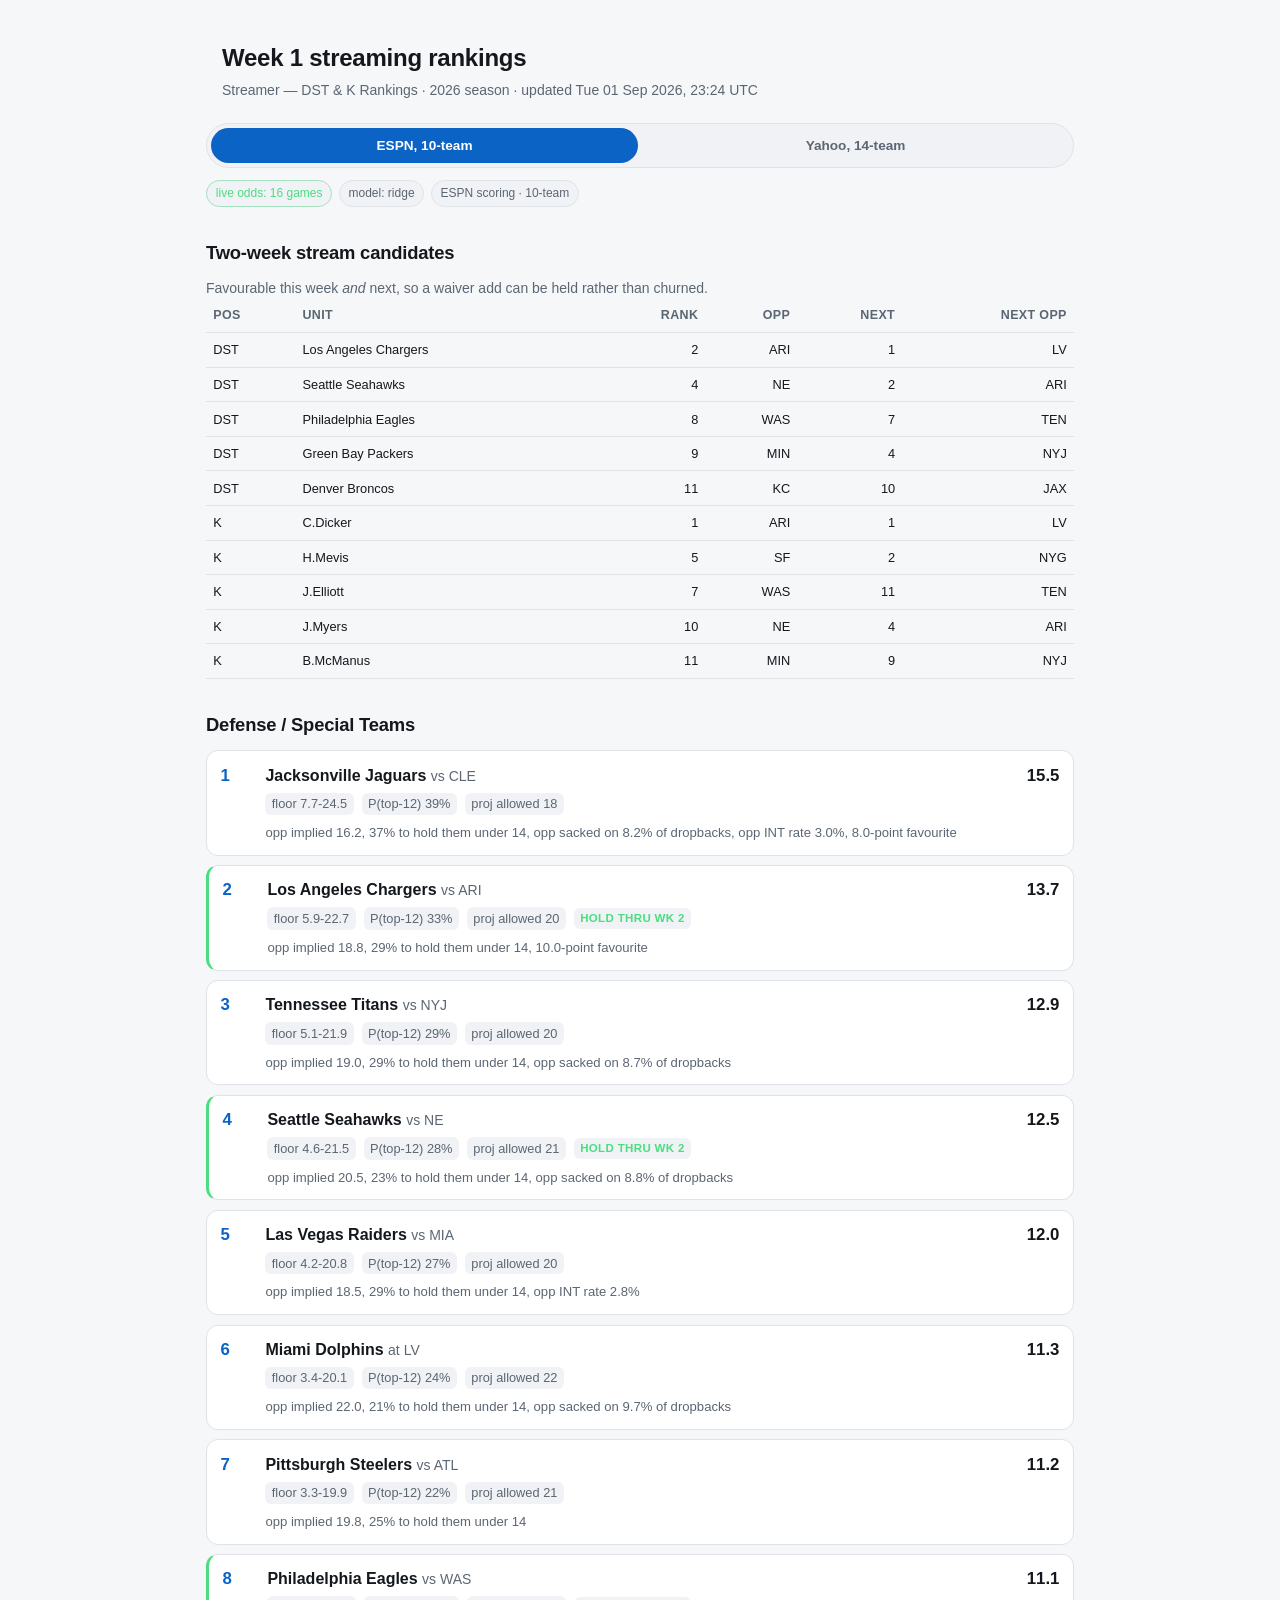
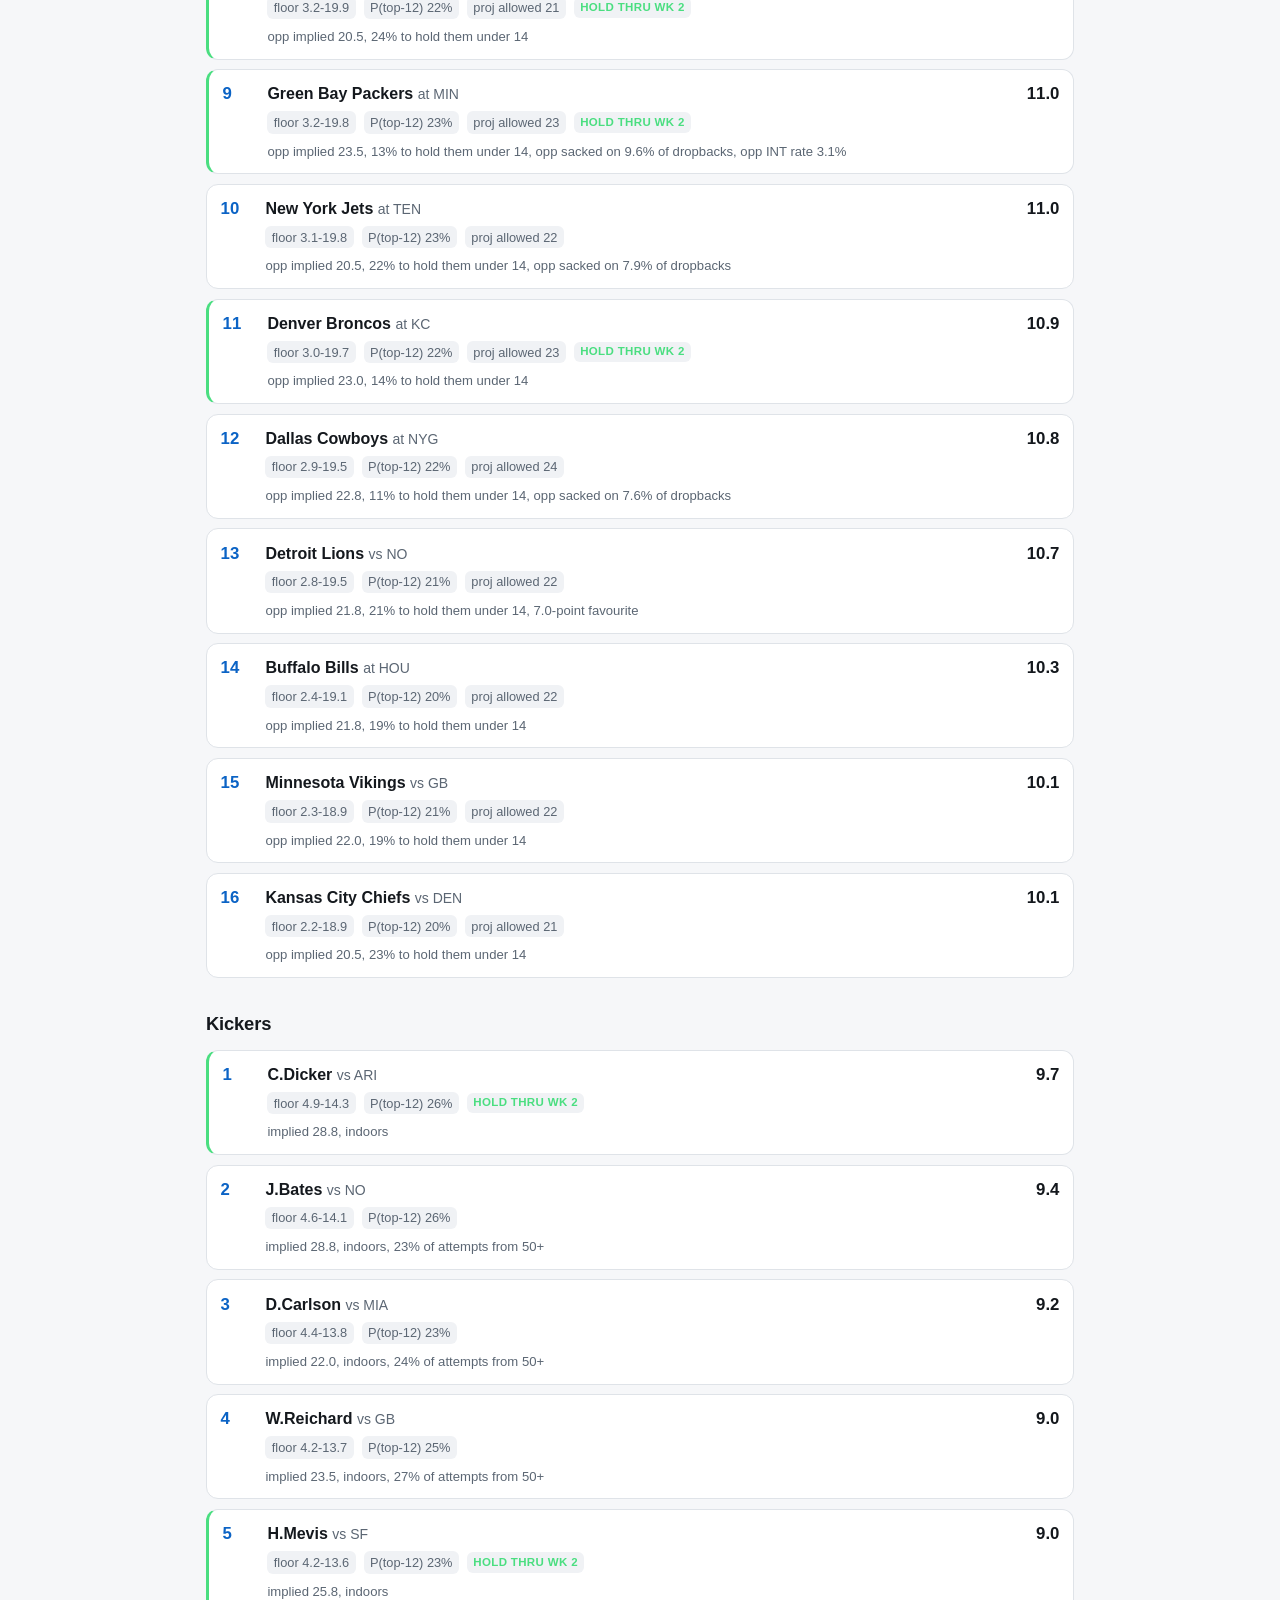
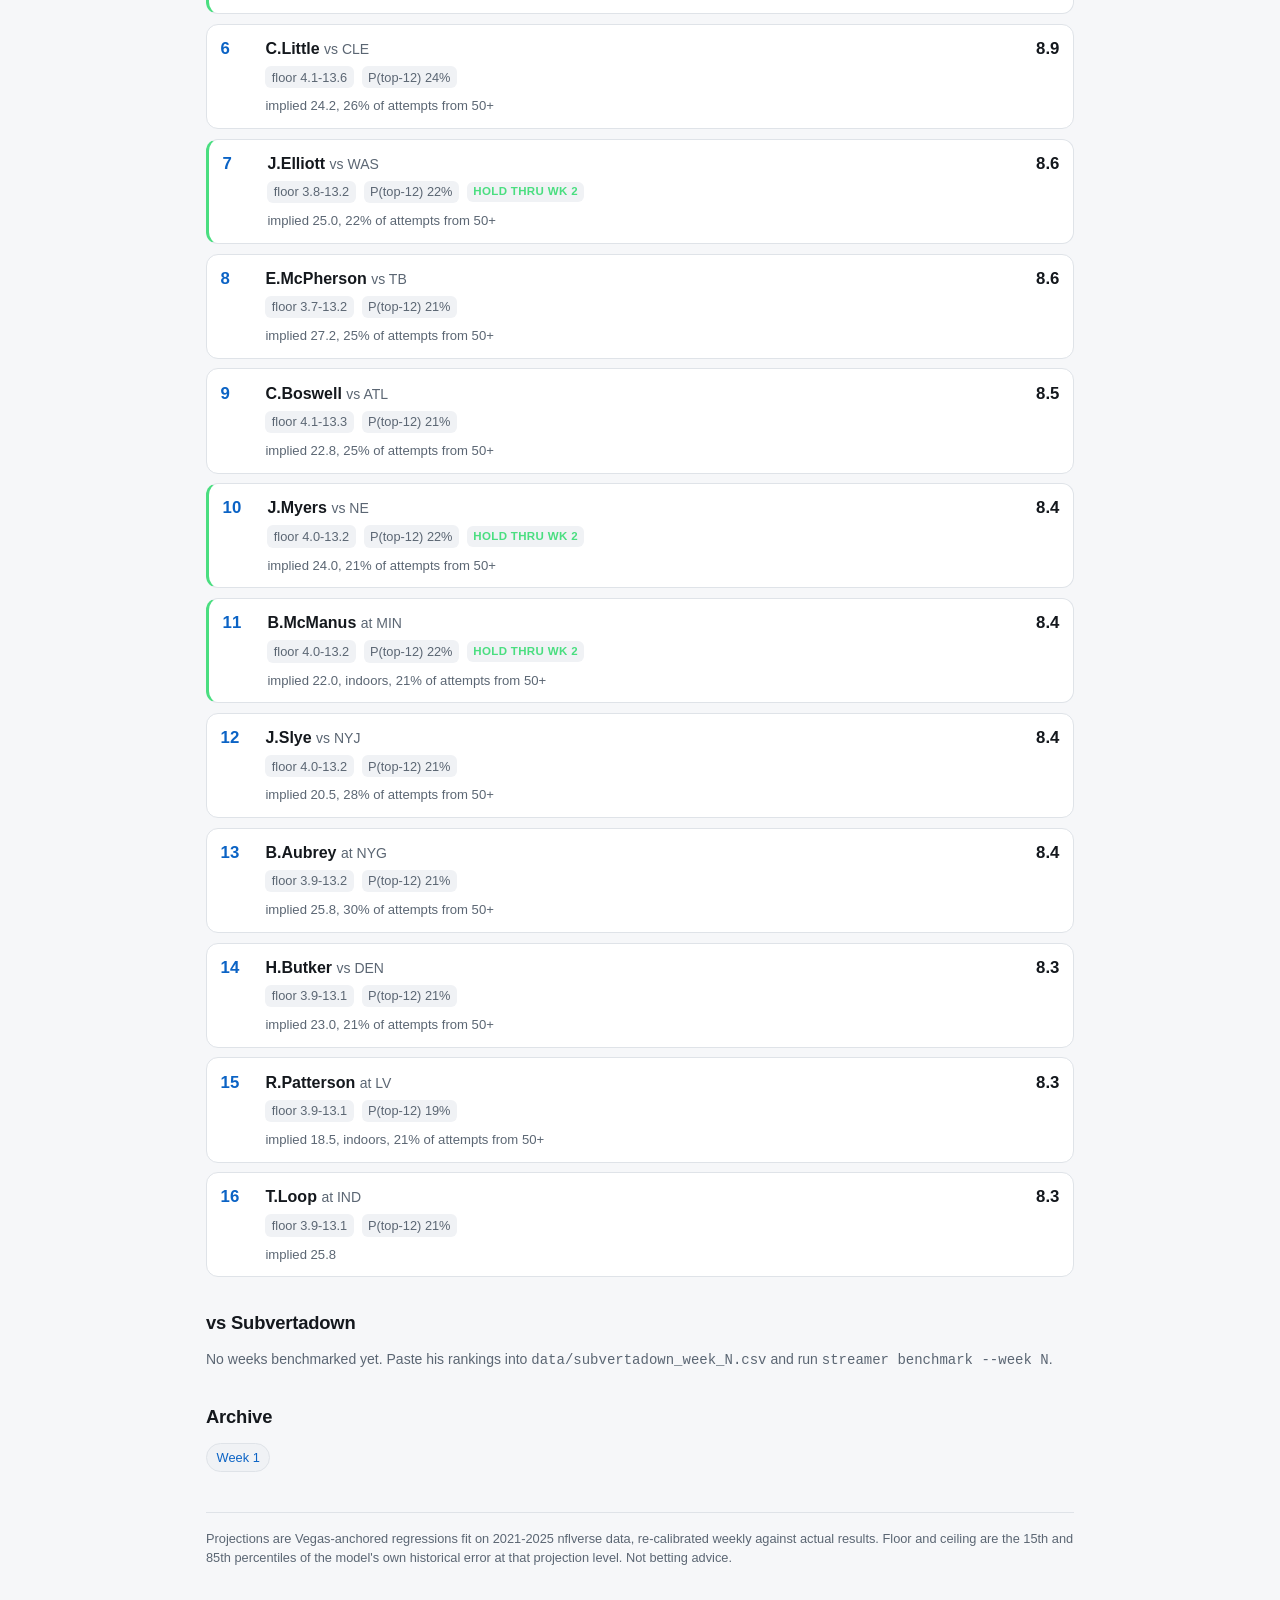
==== commit 20062702: "weekly: refresh rankings (both)" ====
--- a/docs/week_1.html
+++ b/docs/week_1.html
@@ -120,21 +120,21 @@
 <div class="wrap">
 <header>
 <h1>Week 1 streaming rankings</h1>
-<p class="sub">Streamer — DST &amp; K Rankings &middot; 2026 season &middot; updated Tue 01 Sep 2026, 15:31 UTC</p>
+<p class="sub">Streamer — DST &amp; K Rankings &middot; 2026 season &middot; updated Tue 01 Sep 2026, 23:24 UTC</p>
 </header>
 <div class="switch"><label for="profile-espn">ESPN, 10-team</label><label for="profile-yahoo">Yahoo, 14-team</label></div>
 <div class="profile-panel" id="panel-espn">
-<div class="badges"><span class="badge ok">live odds: 16 from live odds</span><span class="badge">model: ridge</span><span class="badge">ESPN scoring &middot; 10-team</span></div>
-<h2>Two-week stream candidates</h2><p class='sub'>Favourable this week <em>and</em> next, so a waiver add can be held rather than churned.</p><div class="scroll"><table><thead><tr><th>Pos</th><th class="unit">Unit</th><th>Rank</th><th>Opp</th><th>Next</th><th>Next opp</th></tr></thead><tbody><tr><td>DST</td><td class='unit'>Los Angeles Chargers</td><td>2</td><td>ARI</td><td>1</td><td>LV</td></tr><tr><td>DST</td><td class='unit'>Seattle Seahawks</td><td>4</td><td>NE</td><td>2</td><td>ARI</td></tr><tr><td>DST</td><td class='unit'>Philadelphia Eagles</td><td>8</td><td>WAS</td><td>7</td><td>TEN</td></tr><tr><td>DST</td><td class='unit'>Green Bay Packers</td><td>9</td><td>MIN</td><td>4</td><td>NYJ</td></tr><tr><td>DST</td><td class='unit'>Denver Broncos</td><td>11</td><td>KC</td><td>10</td><td>JAX</td></tr><tr><td>K</td><td class='unit'>C.Dicker</td><td>1</td><td>ARI</td><td>1</td><td>LV</td></tr><tr><td>K</td><td class='unit'>H.Mevis</td><td>5</td><td>SF</td><td>2</td><td>NYG</td></tr><tr><td>K</td><td class='unit'>J.Elliott</td><td>7</td><td>WAS</td><td>11</td><td>TEN</td></tr><tr><td>K</td><td class='unit'>J.Myers</td><td>11</td><td>NE</td><td>4</td><td>ARI</td></tr><tr><td>K</td><td class='unit'>B.McManus</td><td>12</td><td>MIN</td><td>9</td><td>NYJ</td></tr></tbody></table></div>
-<h2>Defense / Special Teams</h2><div class="card"><div class="row"><div class="rank">1</div><div><span class="name">Jacksonville Jaguars</span> <span class="opp">vs CLE</span></div><div class="pts">15.5</div></div><div class="meta"><span>floor 7.7-24.5</span><span>P(top-12) 39%</span><span>proj allowed 18</span></div><div class="why">opp implied 16.2, 37% to hold them under 14, opp sacked on 8.2% of dropbacks, opp INT rate 3.0%, 8.0-point favourite</div></div><div class="card hold"><div class="row"><div class="rank">2</div><div><span class="name">Los Angeles Chargers</span> <span class="opp">vs ARI</span></div><div class="pts">13.7</div></div><div class="meta"><span>floor 5.9-22.7</span><span>P(top-12) 32%</span><span>proj allowed 20</span><span class="hold-tag">hold thru wk 2</span></div><div class="why">opp implied 18.8, 29% to hold them under 14, 10.0-point favourite</div></div><div class="card"><div class="row"><div class="rank">3</div><div><span class="name">Tennessee Titans</span> <span class="opp">vs NYJ</span></div><div class="pts">13.2</div></div><div class="meta"><span>floor 5.4-22.2</span><span>P(top-12) 30%</span><span>proj allowed 20</span></div><div class="why">opp implied 18.5, 30% to hold them under 14, opp sacked on 8.7% of dropbacks</div></div><div class="card hold"><div class="row"><div class="rank">4</div><div><span class="name">Seattle Seahawks</span> <span class="opp">vs NE</span></div><div class="pts">12.5</div></div><div class="meta"><span>floor 4.6-21.5</span><span>P(top-12) 28%</span><span>proj allowed 21</span><span class="hold-tag">hold thru wk 2</span></div><div class="why">opp implied 20.5, 23% to hold them under 14, opp sacked on 8.8% of dropbacks</div></div><div class="card"><div class="row"><div class="rank">5</div><div><span class="name">Las Vegas Raiders</span> <span class="opp">vs MIA</span></div><div class="pts">12.0</div></div><div class="meta"><span>floor 4.2-20.8</span><span>P(top-12) 27%</span><span>proj allowed 20</span></div><div class="why">opp implied 18.5, 29% to hold them under 14, opp INT rate 2.8%</div></div><div class="card"><div class="row"><div class="rank">6</div><div><span class="name">Miami Dolphins</span> <span class="opp">at LV</span></div><div class="pts">11.3</div></div><div class="meta"><span>floor 3.4-20.1</span><span>P(top-12) 24%</span><span>proj allowed 22</span></div><div class="why">opp implied 22.0, 21% to hold them under 14, opp sacked on 9.7% of dropbacks</div></div><div class="card"><div class="row"><div class="rank">7</div><div><span class="name">Pittsburgh Steelers</span> <span class="opp">vs ATL</span></div><div class="pts">11.2</div></div><div class="meta"><span>floor 3.3-19.9</span><span>P(top-12) 22%</span><span>proj allowed 21</span></div><div class="why">opp implied 19.8, 25% to hold them under 14</div></div><div class="card hold"><div class="row"><div class="rank">8</div><div><span class="name">Philadelphia Eagles</span> <span class="opp">vs WAS</span></div><div class="pts">11.1</div></div><div class="meta"><span>floor 3.2-19.9</span><span>P(top-12) 22%</span><span>proj allowed 21</span><span class="hold-tag">hold thru wk 2</span></div><div class="why">opp implied 20.5, 24% to hold them under 14</div></div><div class="card hold"><div class="row"><div class="rank">9</div><div><span class="name">Green Bay Packers</span> <span class="opp">at MIN</span></div><div class="pts">11.0</div></div><div class="meta"><span>floor 3.2-19.8</span><span>P(top-12) 23%</span><span>proj allowed 23</span><span class="hold-tag">hold thru wk 2</span></div><div class="why">opp implied 23.5, 13% to hold them under 14, opp sacked on 9.6% of dropbacks, opp INT rate 3.1%</div></div><div class="card"><div class="row"><div class="rank">10</div><div><span class="name">New York Jets</span> <span class="opp">at TEN</span></div><div class="pts">11.0</div></div><div class="meta"><span>floor 3.1-19.7</span><span>P(top-12) 23%</span><span>proj allowed 22</span></div><div class="why">opp implied 20.5, 22% to hold them under 14, opp sacked on 7.9% of dropbacks</div></div><div class="card hold"><div class="row"><div class="rank">11</div><div><span class="name">Denver Broncos</span> <span class="opp">at KC</span></div><div class="pts">10.9</div></div><div class="meta"><span>floor 3.0-19.7</span><span>P(top-12) 22%</span><span>proj allowed 23</span><span class="hold-tag">hold thru wk 2</span></div><div class="why">opp implied 23.0, 14% to hold them under 14</div></div><div class="card"><div class="row"><div class="rank">12</div><div><span class="name">Dallas Cowboys</span> <span class="opp">at NYG</span></div><div class="pts">10.8</div></div><div class="meta"><span>floor 2.9-19.5</span><span>P(top-12) 22%</span><span>proj allowed 24</span></div><div class="why">opp implied 22.8, 11% to hold them under 14, opp sacked on 7.6% of dropbacks</div></div><div class="card"><div class="row"><div class="rank">13</div><div><span class="name">Detroit Lions</span> <span class="opp">vs NO</span></div><div class="pts">10.7</div></div><div class="meta"><span>floor 2.8-19.5</span><span>P(top-12) 21%</span><span>proj allowed 22</span></div><div class="why">opp implied 21.8, 21% to hold them under 14, 7.0-point favourite</div></div><div class="card"><div class="row"><div class="rank">14</div><div><span class="name">Minnesota Vikings</span> <span class="opp">vs GB</span></div><div class="pts">10.1</div></div><div class="meta"><span>floor 2.3-18.9</span><span>P(top-12) 21%</span><span>proj allowed 22</span></div><div class="why">opp implied 22.0, 19% to hold them under 14</div></div><div class="card"><div class="row"><div class="rank">15</div><div><span class="name">Buffalo Bills</span> <span class="opp">at HOU</span></div><div class="pts">10.1</div></div><div class="meta"><span>floor 2.3-18.9</span><span>P(top-12) 20%</span><span>proj allowed 22</span></div><div class="why">opp implied 22.0, 19% to hold them under 14</div></div><div class="card"><div class="row"><div class="rank">16</div><div><span class="name">Kansas City Chiefs</span> <span class="opp">vs DEN</span></div><div class="pts">10.1</div></div><div class="meta"><span>floor 2.2-18.9</span><span>P(top-12) 20%</span><span>proj allowed 21</span></div><div class="why">opp implied 20.5, 23% to hold them under 14</div></div>
-<h2>Kickers</h2><div class="card hold"><div class="row"><div class="rank">1</div><div><span class="name">C.Dicker</span> <span class="opp">vs ARI</span></div><div class="pts">9.7</div></div><div class="meta"><span>floor 4.9-14.3</span><span>P(top-12) 26%</span><span class="hold-tag">hold thru wk 2</span></div><div class="why">implied 28.8, indoors</div></div><div class="card"><div class="row"><div class="rank">2</div><div><span class="name">J.Bates</span> <span class="opp">vs NO</span></div><div class="pts">9.4</div></div><div class="meta"><span>floor 4.6-14.1</span><span>P(top-12) 26%</span></div><div class="why">implied 28.8, indoors, 23% of attempts from 50+</div></div><div class="card"><div class="row"><div class="rank">3</div><div><span class="name">D.Carlson</span> <span class="opp">vs MIA</span></div><div class="pts">9.2</div></div><div class="meta"><span>floor 4.4-13.8</span><span>P(top-12) 23%</span></div><div class="why">implied 22.0, indoors, 24% of attempts from 50+</div></div><div class="card"><div class="row"><div class="rank">4</div><div><span class="name">W.Reichard</span> <span class="opp">vs GB</span></div><div class="pts">9.0</div></div><div class="meta"><span>floor 4.2-13.7</span><span>P(top-12) 25%</span></div><div class="why">implied 23.5, indoors, 27% of attempts from 50+</div></div><div class="card hold"><div class="row"><div class="rank">5</div><div><span class="name">H.Mevis</span> <span class="opp">vs SF</span></div><div class="pts">9.0</div></div><div class="meta"><span>floor 4.2-13.6</span><span>P(top-12) 23%</span><span class="hold-tag">hold thru wk 2</span></div><div class="why">implied 25.8, indoors</div></div><div class="card"><div class="row"><div class="rank">6</div><div><span class="name">C.Little</span> <span class="opp">vs CLE</span></div><div class="pts">8.9</div></div><div class="meta"><span>floor 4.1-13.6</span><span>P(top-12) 24%</span></div><div class="why">implied 24.2, 26% of attempts from 50+</div></div><div class="card hold"><div class="row"><div class="rank">7</div><div><span class="name">J.Elliott</span> <span class="opp">vs WAS</span></div><div class="pts">8.6</div></div><div class="meta"><span>floor 3.8-13.2</span><span>P(top-12) 22%</span><span class="hold-tag">hold thru wk 2</span></div><div class="why">implied 25.0, 22% of attempts from 50+</div></div><div class="card"><div class="row"><div class="rank">8</div><div><span class="name">E.McPherson</span> <span class="opp">vs TB</span></div><div class="pts">8.6</div></div><div class="meta"><span>floor 3.7-13.2</span><span>P(top-12) 21%</span></div><div class="why">implied 27.2, 25% of attempts from 50+</div></div><div class="card"><div class="row"><div class="rank">9</div><div><span class="name">C.Boswell</span> <span class="opp">vs ATL</span></div><div class="pts">8.5</div></div><div class="meta"><span>floor 4.1-13.3</span><span>P(top-12) 21%</span></div><div class="why">implied 22.8, 25% of attempts from 50+</div></div><div class="card"><div class="row"><div class="rank">10</div><div><span class="name">J.Slye</span> <span class="opp">vs NYJ</span></div><div class="pts">8.5</div></div><div class="meta"><span>floor 4.0-13.3</span><span>P(top-12) 21%</span></div><div class="why">implied 20.5, 28% of attempts from 50+</div></div><div class="card hold"><div class="row"><div class="rank">11</div><div><span class="name">J.Myers</span> <span class="opp">vs NE</span></div><div class="pts">8.4</div></div><div class="meta"><span>floor 4.0-13.2</span><span>P(top-12) 22%</span><span class="hold-tag">hold thru wk 2</span></div><div class="why">implied 24.0, 21% of attempts from 50+</div></div><div class="card hold"><div class="row"><div class="rank">12</div><div><span class="name">B.McManus</span> <span class="opp">at MIN</span></div><div class="pts">8.4</div></div><div class="meta"><span>floor 4.0-13.2</span><span>P(top-12) 22%</span><span class="hold-tag">hold thru wk 2</span></div><div class="why">implied 22.0, indoors, 21% of attempts from 50+</div></div><div class="card"><div class="row"><div class="rank">13</div><div><span class="name">B.Aubrey</span> <span class="opp">at NYG</span></div><div class="pts">8.4</div></div><div class="meta"><span>floor 3.9-13.2</span><span>P(top-12) 21%</span></div><div class="why">implied 25.8, 30% of attempts from 50+</div></div><div class="card"><div class="row"><div class="rank">14</div><div><span class="name">H.Butker</span> <span class="opp">vs DEN</span></div><div class="pts">8.3</div></div><div class="meta"><span>floor 3.9-13.1</span><span>P(top-12) 21%</span></div><div class="why">implied 23.0, 21% of attempts from 50+</div></div><div class="card"><div class="row"><div class="rank">15</div><div><span class="name">R.Patterson</span> <span class="opp">at LV</span></div><div class="pts">8.3</div></div><div class="meta"><span>floor 3.9-13.1</span><span>P(top-12) 19%</span></div><div class="why">implied 18.5, indoors, 21% of attempts from 50+</div></div><div class="card"><div class="row"><div class="rank">16</div><div><span class="name">T.Loop</span> <span class="opp">at IND</span></div><div class="pts">8.3</div></div><div class="meta"><span>floor 3.9-13.1</span><span>P(top-12) 21%</span></div><div class="why">implied 25.8</div></div>
+<div class="badges"><span class="badge ok">live odds: 16 games</span><span class="badge">model: ridge</span><span class="badge">ESPN scoring &middot; 10-team</span></div>
+<h2>Two-week stream candidates</h2><p class='sub'>Favourable this week <em>and</em> next, so a waiver add can be held rather than churned.</p><div class="scroll"><table><thead><tr><th>Pos</th><th class="unit">Unit</th><th>Rank</th><th>Opp</th><th>Next</th><th>Next opp</th></tr></thead><tbody><tr><td>DST</td><td class='unit'>Los Angeles Chargers</td><td>2</td><td>ARI</td><td>1</td><td>LV</td></tr><tr><td>DST</td><td class='unit'>Seattle Seahawks</td><td>4</td><td>NE</td><td>2</td><td>ARI</td></tr><tr><td>DST</td><td class='unit'>Philadelphia Eagles</td><td>8</td><td>WAS</td><td>7</td><td>TEN</td></tr><tr><td>DST</td><td class='unit'>Green Bay Packers</td><td>9</td><td>MIN</td><td>4</td><td>NYJ</td></tr><tr><td>DST</td><td class='unit'>Denver Broncos</td><td>11</td><td>KC</td><td>10</td><td>JAX</td></tr><tr><td>K</td><td class='unit'>C.Dicker</td><td>1</td><td>ARI</td><td>1</td><td>LV</td></tr><tr><td>K</td><td class='unit'>H.Mevis</td><td>5</td><td>SF</td><td>2</td><td>NYG</td></tr><tr><td>K</td><td class='unit'>J.Elliott</td><td>7</td><td>WAS</td><td>11</td><td>TEN</td></tr><tr><td>K</td><td class='unit'>J.Myers</td><td>10</td><td>NE</td><td>4</td><td>ARI</td></tr><tr><td>K</td><td class='unit'>B.McManus</td><td>11</td><td>MIN</td><td>9</td><td>NYJ</td></tr></tbody></table></div>
+<h2>Defense / Special Teams</h2><div class="card"><div class="row"><div class="rank">1</div><div><span class="name">Jacksonville Jaguars</span> <span class="opp">vs CLE</span></div><div class="pts">15.5</div></div><div class="meta"><span>floor 7.7-24.5</span><span>P(top-12) 39%</span><span>proj allowed 18</span></div><div class="why">opp implied 16.2, 37% to hold them under 14, opp sacked on 8.2% of dropbacks, opp INT rate 3.0%, 8.0-point favourite</div></div><div class="card hold"><div class="row"><div class="rank">2</div><div><span class="name">Los Angeles Chargers</span> <span class="opp">vs ARI</span></div><div class="pts">13.7</div></div><div class="meta"><span>floor 5.9-22.7</span><span>P(top-12) 33%</span><span>proj allowed 20</span><span class="hold-tag">hold thru wk 2</span></div><div class="why">opp implied 18.8, 29% to hold them under 14, 10.0-point favourite</div></div><div class="card"><div class="row"><div class="rank">3</div><div><span class="name">Tennessee Titans</span> <span class="opp">vs NYJ</span></div><div class="pts">12.9</div></div><div class="meta"><span>floor 5.1-21.9</span><span>P(top-12) 29%</span><span>proj allowed 20</span></div><div class="why">opp implied 19.0, 29% to hold them under 14, opp sacked on 8.7% of dropbacks</div></div><div class="card hold"><div class="row"><div class="rank">4</div><div><span class="name">Seattle Seahawks</span> <span class="opp">vs NE</span></div><div class="pts">12.5</div></div><div class="meta"><span>floor 4.6-21.5</span><span>P(top-12) 28%</span><span>proj allowed 21</span><span class="hold-tag">hold thru wk 2</span></div><div class="why">opp implied 20.5, 23% to hold them under 14, opp sacked on 8.8% of dropbacks</div></div><div class="card"><div class="row"><div class="rank">5</div><div><span class="name">Las Vegas Raiders</span> <span class="opp">vs MIA</span></div><div class="pts">12.0</div></div><div class="meta"><span>floor 4.2-20.8</span><span>P(top-12) 27%</span><span>proj allowed 20</span></div><div class="why">opp implied 18.5, 29% to hold them under 14, opp INT rate 2.8%</div></div><div class="card"><div class="row"><div class="rank">6</div><div><span class="name">Miami Dolphins</span> <span class="opp">at LV</span></div><div class="pts">11.3</div></div><div class="meta"><span>floor 3.4-20.1</span><span>P(top-12) 24%</span><span>proj allowed 22</span></div><div class="why">opp implied 22.0, 21% to hold them under 14, opp sacked on 9.7% of dropbacks</div></div><div class="card"><div class="row"><div class="rank">7</div><div><span class="name">Pittsburgh Steelers</span> <span class="opp">vs ATL</span></div><div class="pts">11.2</div></div><div class="meta"><span>floor 3.3-19.9</span><span>P(top-12) 22%</span><span>proj allowed 21</span></div><div class="why">opp implied 19.8, 25% to hold them under 14</div></div><div class="card hold"><div class="row"><div class="rank">8</div><div><span class="name">Philadelphia Eagles</span> <span class="opp">vs WAS</span></div><div class="pts">11.1</div></div><div class="meta"><span>floor 3.2-19.9</span><span>P(top-12) 22%</span><span>proj allowed 21</span><span class="hold-tag">hold thru wk 2</span></div><div class="why">opp implied 20.5, 24% to hold them under 14</div></div><div class="card hold"><div class="row"><div class="rank">9</div><div><span class="name">Green Bay Packers</span> <span class="opp">at MIN</span></div><div class="pts">11.0</div></div><div class="meta"><span>floor 3.2-19.8</span><span>P(top-12) 23%</span><span>proj allowed 23</span><span class="hold-tag">hold thru wk 2</span></div><div class="why">opp implied 23.5, 13% to hold them under 14, opp sacked on 9.6% of dropbacks, opp INT rate 3.1%</div></div><div class="card"><div class="row"><div class="rank">10</div><div><span class="name">New York Jets</span> <span class="opp">at TEN</span></div><div class="pts">11.0</div></div><div class="meta"><span>floor 3.1-19.8</span><span>P(top-12) 23%</span><span>proj allowed 22</span></div><div class="why">opp implied 20.5, 22% to hold them under 14, opp sacked on 7.9% of dropbacks</div></div><div class="card hold"><div class="row"><div class="rank">11</div><div><span class="name">Denver Broncos</span> <span class="opp">at KC</span></div><div class="pts">10.9</div></div><div class="meta"><span>floor 3.0-19.7</span><span>P(top-12) 22%</span><span>proj allowed 23</span><span class="hold-tag">hold thru wk 2</span></div><div class="why">opp implied 23.0, 14% to hold them under 14</div></div><div class="card"><div class="row"><div class="rank">12</div><div><span class="name">Dallas Cowboys</span> <span class="opp">at NYG</span></div><div class="pts">10.8</div></div><div class="meta"><span>floor 2.9-19.5</span><span>P(top-12) 22%</span><span>proj allowed 24</span></div><div class="why">opp implied 22.8, 11% to hold them under 14, opp sacked on 7.6% of dropbacks</div></div><div class="card"><div class="row"><div class="rank">13</div><div><span class="name">Detroit Lions</span> <span class="opp">vs NO</span></div><div class="pts">10.7</div></div><div class="meta"><span>floor 2.8-19.5</span><span>P(top-12) 21%</span><span>proj allowed 22</span></div><div class="why">opp implied 21.8, 21% to hold them under 14, 7.0-point favourite</div></div><div class="card"><div class="row"><div class="rank">14</div><div><span class="name">Buffalo Bills</span> <span class="opp">at HOU</span></div><div class="pts">10.3</div></div><div class="meta"><span>floor 2.4-19.1</span><span>P(top-12) 20%</span><span>proj allowed 22</span></div><div class="why">opp implied 21.8, 19% to hold them under 14</div></div><div class="card"><div class="row"><div class="rank">15</div><div><span class="name">Minnesota Vikings</span> <span class="opp">vs GB</span></div><div class="pts">10.1</div></div><div class="meta"><span>floor 2.3-18.9</span><span>P(top-12) 21%</span><span>proj allowed 22</span></div><div class="why">opp implied 22.0, 19% to hold them under 14</div></div><div class="card"><div class="row"><div class="rank">16</div><div><span class="name">Kansas City Chiefs</span> <span class="opp">vs DEN</span></div><div class="pts">10.1</div></div><div class="meta"><span>floor 2.2-18.9</span><span>P(top-12) 20%</span><span>proj allowed 21</span></div><div class="why">opp implied 20.5, 23% to hold them under 14</div></div>
+<h2>Kickers</h2><div class="card hold"><div class="row"><div class="rank">1</div><div><span class="name">C.Dicker</span> <span class="opp">vs ARI</span></div><div class="pts">9.7</div></div><div class="meta"><span>floor 4.9-14.3</span><span>P(top-12) 26%</span><span class="hold-tag">hold thru wk 2</span></div><div class="why">implied 28.8, indoors</div></div><div class="card"><div class="row"><div class="rank">2</div><div><span class="name">J.Bates</span> <span class="opp">vs NO</span></div><div class="pts">9.4</div></div><div class="meta"><span>floor 4.6-14.1</span><span>P(top-12) 26%</span></div><div class="why">implied 28.8, indoors, 23% of attempts from 50+</div></div><div class="card"><div class="row"><div class="rank">3</div><div><span class="name">D.Carlson</span> <span class="opp">vs MIA</span></div><div class="pts">9.2</div></div><div class="meta"><span>floor 4.4-13.8</span><span>P(top-12) 23%</span></div><div class="why">implied 22.0, indoors, 24% of attempts from 50+</div></div><div class="card"><div class="row"><div class="rank">4</div><div><span class="name">W.Reichard</span> <span class="opp">vs GB</span></div><div class="pts">9.0</div></div><div class="meta"><span>floor 4.2-13.7</span><span>P(top-12) 25%</span></div><div class="why">implied 23.5, indoors, 27% of attempts from 50+</div></div><div class="card hold"><div class="row"><div class="rank">5</div><div><span class="name">H.Mevis</span> <span class="opp">vs SF</span></div><div class="pts">9.0</div></div><div class="meta"><span>floor 4.2-13.6</span><span>P(top-12) 23%</span><span class="hold-tag">hold thru wk 2</span></div><div class="why">implied 25.8, indoors</div></div><div class="card"><div class="row"><div class="rank">6</div><div><span class="name">C.Little</span> <span class="opp">vs CLE</span></div><div class="pts">8.9</div></div><div class="meta"><span>floor 4.1-13.6</span><span>P(top-12) 24%</span></div><div class="why">implied 24.2, 26% of attempts from 50+</div></div><div class="card hold"><div class="row"><div class="rank">7</div><div><span class="name">J.Elliott</span> <span class="opp">vs WAS</span></div><div class="pts">8.6</div></div><div class="meta"><span>floor 3.8-13.2</span><span>P(top-12) 22%</span><span class="hold-tag">hold thru wk 2</span></div><div class="why">implied 25.0, 22% of attempts from 50+</div></div><div class="card"><div class="row"><div class="rank">8</div><div><span class="name">E.McPherson</span> <span class="opp">vs TB</span></div><div class="pts">8.6</div></div><div class="meta"><span>floor 3.7-13.2</span><span>P(top-12) 21%</span></div><div class="why">implied 27.2, 25% of attempts from 50+</div></div><div class="card"><div class="row"><div class="rank">9</div><div><span class="name">C.Boswell</span> <span class="opp">vs ATL</span></div><div class="pts">8.5</div></div><div class="meta"><span>floor 4.1-13.3</span><span>P(top-12) 21%</span></div><div class="why">implied 22.8, 25% of attempts from 50+</div></div><div class="card hold"><div class="row"><div class="rank">10</div><div><span class="name">J.Myers</span> <span class="opp">vs NE</span></div><div class="pts">8.4</div></div><div class="meta"><span>floor 4.0-13.2</span><span>P(top-12) 22%</span><span class="hold-tag">hold thru wk 2</span></div><div class="why">implied 24.0, 21% of attempts from 50+</div></div><div class="card hold"><div class="row"><div class="rank">11</div><div><span class="name">B.McManus</span> <span class="opp">at MIN</span></div><div class="pts">8.4</div></div><div class="meta"><span>floor 4.0-13.2</span><span>P(top-12) 22%</span><span class="hold-tag">hold thru wk 2</span></div><div class="why">implied 22.0, indoors, 21% of attempts from 50+</div></div><div class="card"><div class="row"><div class="rank">12</div><div><span class="name">J.Slye</span> <span class="opp">vs NYJ</span></div><div class="pts">8.4</div></div><div class="meta"><span>floor 4.0-13.2</span><span>P(top-12) 21%</span></div><div class="why">implied 20.5, 28% of attempts from 50+</div></div><div class="card"><div class="row"><div class="rank">13</div><div><span class="name">B.Aubrey</span> <span class="opp">at NYG</span></div><div class="pts">8.4</div></div><div class="meta"><span>floor 3.9-13.2</span><span>P(top-12) 21%</span></div><div class="why">implied 25.8, 30% of attempts from 50+</div></div><div class="card"><div class="row"><div class="rank">14</div><div><span class="name">H.Butker</span> <span class="opp">vs DEN</span></div><div class="pts">8.3</div></div><div class="meta"><span>floor 3.9-13.1</span><span>P(top-12) 21%</span></div><div class="why">implied 23.0, 21% of attempts from 50+</div></div><div class="card"><div class="row"><div class="rank">15</div><div><span class="name">R.Patterson</span> <span class="opp">at LV</span></div><div class="pts">8.3</div></div><div class="meta"><span>floor 3.9-13.1</span><span>P(top-12) 19%</span></div><div class="why">implied 18.5, indoors, 21% of attempts from 50+</div></div><div class="card"><div class="row"><div class="rank">16</div><div><span class="name">T.Loop</span> <span class="opp">at IND</span></div><div class="pts">8.3</div></div><div class="meta"><span>floor 3.9-13.1</span><span>P(top-12) 21%</span></div><div class="why">implied 25.8</div></div>
 <h2>vs Subvertadown</h2><p class='sub'>No weeks benchmarked yet. Paste his rankings into <code>data/subvertadown_week_N.csv</code> and run <code>streamer benchmark --week N</code>.</p>
 </div>
 <div class="profile-panel" id="panel-yahoo">
-<div class="badges"><span class="badge ok">live odds: 16 from live odds</span><span class="badge">model: ridge</span><span class="badge">Yahoo scoring &middot; 14-team</span></div>
-<h2>Two-week stream candidates</h2><p class='sub'>Favourable this week <em>and</em> next, so a waiver add can be held rather than churned.</p><div class="scroll"><table><thead><tr><th>Pos</th><th class="unit">Unit</th><th>Rank</th><th>Opp</th><th>Next</th><th>Next opp</th></tr></thead><tbody><tr><td>DST</td><td class='unit'>Los Angeles Chargers</td><td>2</td><td>ARI</td><td>1</td><td>LV</td></tr><tr><td>DST</td><td class='unit'>Seattle Seahawks</td><td>4</td><td>NE</td><td>2</td><td>ARI</td></tr><tr><td>DST</td><td class='unit'>Philadelphia Eagles</td><td>7</td><td>WAS</td><td>8</td><td>TEN</td></tr><tr><td>DST</td><td class='unit'>Kansas City Chiefs</td><td>10</td><td>DEN</td><td>10</td><td>IND</td></tr><tr><td>K</td><td class='unit'>C.Dicker</td><td>1</td><td>ARI</td><td>1</td><td>LV</td></tr><tr><td>K</td><td class='unit'>H.Mevis</td><td>5</td><td>SF</td><td>2</td><td>NYG</td></tr><tr><td>K</td><td class='unit'>J.Elliott</td><td>7</td><td>WAS</td><td>11</td><td>TEN</td></tr><tr><td>K</td><td class='unit'>J.Myers</td><td>11</td><td>NE</td><td>4</td><td>ARI</td></tr><tr><td>K</td><td class='unit'>B.McManus</td><td>12</td><td>MIN</td><td>9</td><td>NYJ</td></tr></tbody></table></div>
-<h2>Defense / Special Teams</h2><div class="card"><div class="row"><div class="rank">1</div><div><span class="name">Jacksonville Jaguars</span> <span class="opp">vs CLE</span></div><div class="pts">10.8</div></div><div class="meta"><span>floor 4.7-17.8</span><span>P(top-12) 43%</span><span>proj allowed 18</span></div><div class="why">opp implied 16.2, 37% to hold them under 14, opp sacked on 8.2% of dropbacks, opp INT rate 3.0%, 8.0-point favourite</div></div><div class="card hold"><div class="row"><div class="rank">2</div><div><span class="name">Los Angeles Chargers</span> <span class="opp">vs ARI</span></div><div class="pts">9.8</div></div><div class="meta"><span>floor 3.7-16.8</span><span>P(top-12) 36%</span><span>proj allowed 20</span><span class="hold-tag">hold thru wk 2</span></div><div class="why">opp implied 18.8, 29% to hold them under 14, 10.0-point favourite</div></div><div class="card"><div class="row"><div class="rank">3</div><div><span class="name">Tennessee Titans</span> <span class="opp">vs NYJ</span></div><div class="pts">8.8</div></div><div class="meta"><span>floor 2.8-15.9</span><span>P(top-12) 32%</span><span>proj allowed 20</span></div><div class="why">opp implied 18.5, 30% to hold them under 14, opp sacked on 8.7% of dropbacks</div></div><div class="card hold"><div class="row"><div class="rank">4</div><div><span class="name">Seattle Seahawks</span> <span class="opp">vs NE</span></div><div class="pts">8.6</div></div><div class="meta"><span>floor 2.6-15.6</span><span>P(top-12) 30%</span><span>proj allowed 21</span><span class="hold-tag">hold thru wk 2</span></div><div class="why">opp implied 20.5, 23% to hold them under 14, opp sacked on 8.8% of dropbacks</div></div><div class="card"><div class="row"><div class="rank">5</div><div><span class="name">Las Vegas Raiders</span> <span class="opp">vs MIA</span></div><div class="pts">8.4</div></div><div class="meta"><span>floor 2.8-15.0</span><span>P(top-12) 28%</span><span>proj allowed 20</span></div><div class="why">opp implied 18.5, 29% to hold them under 14, opp INT rate 2.8%</div></div><div class="card"><div class="row"><div class="rank">6</div><div><span class="name">Pittsburgh Steelers</span> <span class="opp">vs ATL</span></div><div class="pts">8.0</div></div><div class="meta"><span>floor 2.4-14.7</span><span>P(top-12) 26%</span><span>proj allowed 21</span></div><div class="why">opp implied 19.8, 25% to hold them under 14</div></div><div class="card hold"><div class="row"><div class="rank">7</div><div><span class="name">Philadelphia Eagles</span> <span class="opp">vs WAS</span></div><div class="pts">7.9</div></div><div class="meta"><span>floor 2.3-14.5</span><span>P(top-12) 25%</span><span>proj allowed 21</span><span class="hold-tag">hold thru wk 2</span></div><div class="why">opp implied 20.5, 24% to hold them under 14</div></div><div class="card"><div class="row"><div class="rank">8</div><div><span class="name">Detroit Lions</span> <span class="opp">vs NO</span></div><div class="pts">7.7</div></div><div class="meta"><span>floor 2.1-14.3</span><span>P(top-12) 25%</span><span>proj allowed 22</span></div><div class="why">opp implied 21.8, 21% to hold them under 14, 7.0-point favourite</div></div><div class="card"><div class="row"><div class="rank">9</div><div><span class="name">Dallas Cowboys</span> <span class="opp">at NYG</span></div><div class="pts">7.4</div></div><div class="meta"><span>floor 1.8-14.0</span><span>P(top-12) 24%</span><span>proj allowed 24</span></div><div class="why">opp implied 22.8, 11% to hold them under 14, opp sacked on 7.6% of dropbacks</div></div><div class="card hold"><div class="row"><div class="rank">10</div><div><span class="name">Kansas City Chiefs</span> <span class="opp">vs DEN</span></div><div class="pts">7.4</div></div><div class="meta"><span>floor 1.8-14.0</span><span>P(top-12) 24%</span><span>proj allowed 21</span><span class="hold-tag">hold thru wk 2</span></div><div class="why">opp implied 20.5, 23% to hold them under 14</div></div><div class="card"><div class="row"><div class="rank">11</div><div><span class="name">Miami Dolphins</span> <span class="opp">at LV</span></div><div class="pts">7.3</div></div><div class="meta"><span>floor 1.7-13.9</span><span>P(top-12) 24%</span><span>proj allowed 22</span></div><div class="why">opp implied 22.0, 21% to hold them under 14, opp sacked on 9.7% of dropbacks</div></div><div class="card"><div class="row"><div class="rank">12</div><div><span class="name">New York Jets</span> <span class="opp">at TEN</span></div><div class="pts">7.3</div></div><div class="meta"><span>floor 1.7-13.9</span><span>P(top-12) 23%</span><span>proj allowed 22</span></div><div class="why">opp implied 20.5, 22% to hold them under 14, opp sacked on 7.9% of dropbacks</div></div><div class="card"><div class="row"><div class="rank">13</div><div><span class="name">Green Bay Packers</span> <span class="opp">at MIN</span></div><div class="pts">7.3</div></div><div class="meta"><span>floor 1.7-13.9</span><span>P(top-12) 24%</span><span>proj allowed 23</span></div><div class="why">opp implied 23.5, 13% to hold them under 14, opp sacked on 9.6% of dropbacks, opp INT rate 3.1%</div></div><div class="card"><div class="row"><div class="rank">14</div><div><span class="name">Buffalo Bills</span> <span class="opp">at HOU</span></div><div class="pts">7.3</div></div><div class="meta"><span>floor 1.7-13.9</span><span>P(top-12) 23%</span><span>proj allowed 22</span></div><div class="why">opp implied 22.0, 19% to hold them under 14</div></div><div class="card"><div class="row"><div class="rank">15</div><div><span class="name">Los Angeles Rams</span> <span class="opp">vs SF</span></div><div class="pts">7.2</div></div><div class="meta"><span>floor 1.7-13.9</span><span>P(top-12) 23%</span><span>proj allowed 23</span></div><div class="why">opp implied 22.2, 12% to hold them under 14</div></div><div class="card"><div class="row"><div class="rank">16</div><div><span class="name">Baltimore Ravens</span> <span class="opp">at IND</span></div><div class="pts">7.2</div></div><div class="meta"><span>floor 1.6-13.8</span><span>P(top-12) 23%</span><span>proj allowed 23</span></div><div class="why">opp implied 22.2, 12% to hold them under 14</div></div>
-<h2>Kickers</h2><div class="card hold"><div class="row"><div class="rank">1</div><div><span class="name">C.Dicker</span> <span class="opp">vs ARI</span></div><div class="pts">10.0</div></div><div class="meta"><span>floor 5.1-14.5</span><span>P(top-12) 31%</span><span class="hold-tag">hold thru wk 2</span></div><div class="why">implied 28.8, indoors</div></div><div class="card"><div class="row"><div class="rank">2</div><div><span class="name">J.Bates</span> <span class="opp">vs NO</span></div><div class="pts">9.7</div></div><div class="meta"><span>floor 4.9-14.2</span><span>P(top-12) 30%</span></div><div class="why">implied 28.8, indoors, 23% of attempts from 50+</div></div><div class="card"><div class="row"><div class="rank">3</div><div><span class="name">D.Carlson</span> <span class="opp">vs MIA</span></div><div class="pts">9.5</div></div><div class="meta"><span>floor 4.6-14.0</span><span>P(top-12) 27%</span></div><div class="why">implied 22.0, indoors, 24% of attempts from 50+</div></div><div class="card"><div class="row"><div class="rank">4</div><div><span class="name">W.Reichard</span> <span class="opp">vs GB</span></div><div class="pts">9.3</div></div><div class="meta"><span>floor 4.5-13.8</span><span>P(top-12) 25%</span></div><div class="why">implied 23.5, indoors, 27% of attempts from 50+</div></div><div class="card hold"><div class="row"><div class="rank">5</div><div><span class="name">H.Mevis</span> <span class="opp">vs SF</span></div><div class="pts">9.3</div></div><div class="meta"><span>floor 4.4-13.8</span><span>P(top-12) 26%</span><span class="hold-tag">hold thru wk 2</span></div><div class="why">implied 25.8, indoors</div></div><div class="card"><div class="row"><div class="rank">6</div><div><span class="name">C.Little</span> <span class="opp">vs CLE</span></div><div class="pts">9.3</div></div><div class="meta"><span>floor 4.4-13.8</span><span>P(top-12) 25%</span></div><div class="why">implied 24.2, 26% of attempts from 50+</div></div><div class="card hold"><div class="row"><div class="rank">7</div><div><span class="name">J.Elliott</span> <span class="opp">vs WAS</span></div><div class="pts">8.9</div></div><div class="meta"><span>floor 4.0-13.4</span><span>P(top-12) 24%</span><span class="hold-tag">hold thru wk 2</span></div><div class="why">implied 25.0, 22% of attempts from 50+</div></div><div class="card"><div class="row"><div class="rank">8</div><div><span class="name">E.McPherson</span> <span class="opp">vs TB</span></div><div class="pts">8.9</div></div><div class="meta"><span>floor 4.0-13.4</span><span>P(top-12) 24%</span></div><div class="why">implied 27.2, 25% of attempts from 50+</div></div><div class="card"><div class="row"><div class="rank">9</div><div><span class="name">C.Boswell</span> <span class="opp">vs ATL</span></div><div class="pts">8.8</div></div><div class="meta"><span>floor 4.2-13.4</span><span>P(top-12) 25%</span></div><div class="why">implied 22.8, 25% of attempts from 50+</div></div><div class="card"><div class="row"><div class="rank">10</div><div><span class="name">J.Slye</span> <span class="opp">vs NYJ</span></div><div class="pts">8.8</div></div><div class="meta"><span>floor 4.2-13.4</span><span>P(top-12) 24%</span></div><div class="why">implied 20.5, 28% of attempts from 50+</div></div><div class="card hold"><div class="row"><div class="rank">11</div><div><span class="name">J.Myers</span> <span class="opp">vs NE</span></div><div class="pts">8.8</div></div><div class="meta"><span>floor 4.2-13.3</span><span>P(top-12) 25%</span><span class="hold-tag">hold thru wk 2</span></div><div class="why">implied 24.0, 21% of attempts from 50+</div></div><div class="card hold"><div class="row"><div class="rank">12</div><div><span class="name">B.McManus</span> <span class="opp">at MIN</span></div><div class="pts">8.8</div></div><div class="meta"><span>floor 4.2-13.3</span><span>P(top-12) 24%</span><span class="hold-tag">hold thru wk 2</span></div><div class="why">implied 22.0, indoors, 21% of attempts from 50+</div></div><div class="card"><div class="row"><div class="rank">13</div><div><span class="name">B.Aubrey</span> <span class="opp">at NYG</span></div><div class="pts">8.7</div></div><div class="meta"><span>floor 4.2-13.3</span><span>P(top-12) 24%</span></div><div class="why">implied 25.8, 30% of attempts from 50+</div></div><div class="card"><div class="row"><div class="rank">14</div><div><span class="name">H.Butker</span> <span class="opp">vs DEN</span></div><div class="pts">8.7</div></div><div class="meta"><span>floor 4.1-13.2</span><span>P(top-12) 24%</span></div><div class="why">implied 23.0, 21% of attempts from 50+</div></div><div class="card"><div class="row"><div class="rank">15</div><div><span class="name">T.Loop</span> <span class="opp">at IND</span></div><div class="pts">8.6</div></div><div class="meta"><span>floor 4.0-13.2</span><span>P(top-12) 23%</span></div><div class="why">implied 25.8</div></div><div class="card"><div class="row"><div class="rank">16</div><div><span class="name">R.Patterson</span> <span class="opp">at LV</span></div><div class="pts">8.6</div></div><div class="meta"><span>floor 4.0-13.2</span><span>P(top-12) 23%</span></div><div class="why">implied 18.5, indoors, 21% of attempts from 50+</div></div>
+<div class="badges"><span class="badge ok">live odds: 16 games</span><span class="badge">model: ridge</span><span class="badge">Yahoo scoring &middot; 14-team</span></div>
+<h2>Two-week stream candidates</h2><p class='sub'>Favourable this week <em>and</em> next, so a waiver add can be held rather than churned.</p><div class="scroll"><table><thead><tr><th>Pos</th><th class="unit">Unit</th><th>Rank</th><th>Opp</th><th>Next</th><th>Next opp</th></tr></thead><tbody><tr><td>DST</td><td class='unit'>Los Angeles Chargers</td><td>2</td><td>ARI</td><td>1</td><td>LV</td></tr><tr><td>DST</td><td class='unit'>Seattle Seahawks</td><td>4</td><td>NE</td><td>2</td><td>ARI</td></tr><tr><td>DST</td><td class='unit'>Philadelphia Eagles</td><td>7</td><td>WAS</td><td>8</td><td>TEN</td></tr><tr><td>DST</td><td class='unit'>Kansas City Chiefs</td><td>11</td><td>DEN</td><td>10</td><td>IND</td></tr><tr><td>K</td><td class='unit'>C.Dicker</td><td>1</td><td>ARI</td><td>1</td><td>LV</td></tr><tr><td>K</td><td class='unit'>H.Mevis</td><td>5</td><td>SF</td><td>2</td><td>NYG</td></tr><tr><td>K</td><td class='unit'>J.Elliott</td><td>7</td><td>WAS</td><td>11</td><td>TEN</td></tr><tr><td>K</td><td class='unit'>J.Myers</td><td>10</td><td>NE</td><td>4</td><td>ARI</td></tr><tr><td>K</td><td class='unit'>B.McManus</td><td>11</td><td>MIN</td><td>9</td><td>NYJ</td></tr></tbody></table></div>
+<h2>Defense / Special Teams</h2><div class="card"><div class="row"><div class="rank">1</div><div><span class="name">Jacksonville Jaguars</span> <span class="opp">vs CLE</span></div><div class="pts">10.8</div></div><div class="meta"><span>floor 4.7-17.8</span><span>P(top-12) 43%</span><span>proj allowed 18</span></div><div class="why">opp implied 16.2, 37% to hold them under 14, opp sacked on 8.2% of dropbacks, opp INT rate 3.0%, 8.0-point favourite</div></div><div class="card hold"><div class="row"><div class="rank">2</div><div><span class="name">Los Angeles Chargers</span> <span class="opp">vs ARI</span></div><div class="pts">9.8</div></div><div class="meta"><span>floor 3.7-16.8</span><span>P(top-12) 36%</span><span>proj allowed 20</span><span class="hold-tag">hold thru wk 2</span></div><div class="why">opp implied 18.8, 29% to hold them under 14, 10.0-point favourite</div></div><div class="card"><div class="row"><div class="rank">3</div><div><span class="name">Tennessee Titans</span> <span class="opp">vs NYJ</span></div><div class="pts">8.6</div></div><div class="meta"><span>floor 2.6-15.6</span><span>P(top-12) 31%</span><span>proj allowed 20</span></div><div class="why">opp implied 19.0, 29% to hold them under 14, opp sacked on 8.7% of dropbacks</div></div><div class="card hold"><div class="row"><div class="rank">4</div><div><span class="name">Seattle Seahawks</span> <span class="opp">vs NE</span></div><div class="pts">8.6</div></div><div class="meta"><span>floor 2.6-15.6</span><span>P(top-12) 30%</span><span>proj allowed 21</span><span class="hold-tag">hold thru wk 2</span></div><div class="why">opp implied 20.5, 23% to hold them under 14, opp sacked on 8.8% of dropbacks</div></div><div class="card"><div class="row"><div class="rank">5</div><div><span class="name">Las Vegas Raiders</span> <span class="opp">vs MIA</span></div><div class="pts">8.4</div></div><div class="meta"><span>floor 2.8-15.0</span><span>P(top-12) 28%</span><span>proj allowed 20</span></div><div class="why">opp implied 18.5, 29% to hold them under 14, opp INT rate 2.8%</div></div><div class="card"><div class="row"><div class="rank">6</div><div><span class="name">Pittsburgh Steelers</span> <span class="opp">vs ATL</span></div><div class="pts">8.0</div></div><div class="meta"><span>floor 2.4-14.7</span><span>P(top-12) 26%</span><span>proj allowed 21</span></div><div class="why">opp implied 19.8, 25% to hold them under 14</div></div><div class="card hold"><div class="row"><div class="rank">7</div><div><span class="name">Philadelphia Eagles</span> <span class="opp">vs WAS</span></div><div class="pts">7.9</div></div><div class="meta"><span>floor 2.3-14.5</span><span>P(top-12) 25%</span><span>proj allowed 21</span><span class="hold-tag">hold thru wk 2</span></div><div class="why">opp implied 20.5, 24% to hold them under 14</div></div><div class="card"><div class="row"><div class="rank">8</div><div><span class="name">Detroit Lions</span> <span class="opp">vs NO</span></div><div class="pts">7.7</div></div><div class="meta"><span>floor 2.1-14.3</span><span>P(top-12) 24%</span><span>proj allowed 22</span></div><div class="why">opp implied 21.8, 21% to hold them under 14, 7.0-point favourite</div></div><div class="card"><div class="row"><div class="rank">9</div><div><span class="name">Dallas Cowboys</span> <span class="opp">at NYG</span></div><div class="pts">7.4</div></div><div class="meta"><span>floor 1.8-14.0</span><span>P(top-12) 24%</span><span>proj allowed 24</span></div><div class="why">opp implied 22.8, 11% to hold them under 14, opp sacked on 7.6% of dropbacks</div></div><div class="card"><div class="row"><div class="rank">10</div><div><span class="name">Buffalo Bills</span> <span class="opp">at HOU</span></div><div class="pts">7.4</div></div><div class="meta"><span>floor 1.8-14.0</span><span>P(top-12) 23%</span><span>proj allowed 22</span></div><div class="why">opp implied 21.8, 19% to hold them under 14</div></div><div class="card hold"><div class="row"><div class="rank">11</div><div><span class="name">Kansas City Chiefs</span> <span class="opp">vs DEN</span></div><div class="pts">7.4</div></div><div class="meta"><span>floor 1.8-14.0</span><span>P(top-12) 24%</span><span>proj allowed 21</span><span class="hold-tag">hold thru wk 2</span></div><div class="why">opp implied 20.5, 23% to hold them under 14</div></div><div class="card"><div class="row"><div class="rank">12</div><div><span class="name">New York Jets</span> <span class="opp">at TEN</span></div><div class="pts">7.4</div></div><div class="meta"><span>floor 1.8-14.0</span><span>P(top-12) 23%</span><span>proj allowed 22</span></div><div class="why">opp implied 20.5, 22% to hold them under 14, opp sacked on 7.9% of dropbacks</div></div><div class="card"><div class="row"><div class="rank">13</div><div><span class="name">Miami Dolphins</span> <span class="opp">at LV</span></div><div class="pts">7.3</div></div><div class="meta"><span>floor 1.7-13.9</span><span>P(top-12) 24%</span><span>proj allowed 22</span></div><div class="why">opp implied 22.0, 21% to hold them under 14, opp sacked on 9.7% of dropbacks</div></div><div class="card"><div class="row"><div class="rank">14</div><div><span class="name">Green Bay Packers</span> <span class="opp">at MIN</span></div><div class="pts">7.3</div></div><div class="meta"><span>floor 1.7-13.9</span><span>P(top-12) 24%</span><span>proj allowed 23</span></div><div class="why">opp implied 23.5, 13% to hold them under 14, opp sacked on 9.6% of dropbacks, opp INT rate 3.1%</div></div><div class="card"><div class="row"><div class="rank">15</div><div><span class="name">Los Angeles Rams</span> <span class="opp">vs SF</span></div><div class="pts">7.2</div></div><div class="meta"><span>floor 1.7-13.9</span><span>P(top-12) 23%</span><span>proj allowed 23</span></div><div class="why">opp implied 22.2, 12% to hold them under 14</div></div><div class="card"><div class="row"><div class="rank">16</div><div><span class="name">Baltimore Ravens</span> <span class="opp">at IND</span></div><div class="pts">7.2</div></div><div class="meta"><span>floor 1.6-13.8</span><span>P(top-12) 23%</span><span>proj allowed 23</span></div><div class="why">opp implied 22.2, 12% to hold them under 14</div></div>
+<h2>Kickers</h2><div class="card hold"><div class="row"><div class="rank">1</div><div><span class="name">C.Dicker</span> <span class="opp">vs ARI</span></div><div class="pts">10.0</div></div><div class="meta"><span>floor 5.1-14.5</span><span>P(top-12) 31%</span><span class="hold-tag">hold thru wk 2</span></div><div class="why">implied 28.8, indoors</div></div><div class="card"><div class="row"><div class="rank">2</div><div><span class="name">J.Bates</span> <span class="opp">vs NO</span></div><div class="pts">9.7</div></div><div class="meta"><span>floor 4.9-14.2</span><span>P(top-12) 30%</span></div><div class="why">implied 28.8, indoors, 23% of attempts from 50+</div></div><div class="card"><div class="row"><div class="rank">3</div><div><span class="name">D.Carlson</span> <span class="opp">vs MIA</span></div><div class="pts">9.5</div></div><div class="meta"><span>floor 4.6-14.0</span><span>P(top-12) 27%</span></div><div class="why">implied 22.0, indoors, 24% of attempts from 50+</div></div><div class="card"><div class="row"><div class="rank">4</div><div><span class="name">W.Reichard</span> <span class="opp">vs GB</span></div><div class="pts">9.3</div></div><div class="meta"><span>floor 4.5-13.8</span><span>P(top-12) 25%</span></div><div class="why">implied 23.5, indoors, 27% of attempts from 50+</div></div><div class="card hold"><div class="row"><div class="rank">5</div><div><span class="name">H.Mevis</span> <span class="opp">vs SF</span></div><div class="pts">9.3</div></div><div class="meta"><span>floor 4.4-13.8</span><span>P(top-12) 26%</span><span class="hold-tag">hold thru wk 2</span></div><div class="why">implied 25.8, indoors</div></div><div class="card"><div class="row"><div class="rank">6</div><div><span class="name">C.Little</span> <span class="opp">vs CLE</span></div><div class="pts">9.3</div></div><div class="meta"><span>floor 4.4-13.8</span><span>P(top-12) 25%</span></div><div class="why">implied 24.2, 26% of attempts from 50+</div></div><div class="card hold"><div class="row"><div class="rank">7</div><div><span class="name">J.Elliott</span> <span class="opp">vs WAS</span></div><div class="pts">8.9</div></div><div class="meta"><span>floor 4.0-13.4</span><span>P(top-12) 24%</span><span class="hold-tag">hold thru wk 2</span></div><div class="why">implied 25.0, 22% of attempts from 50+</div></div><div class="card"><div class="row"><div class="rank">8</div><div><span class="name">E.McPherson</span> <span class="opp">vs TB</span></div><div class="pts">8.9</div></div><div class="meta"><span>floor 4.0-13.4</span><span>P(top-12) 24%</span></div><div class="why">implied 27.2, 25% of attempts from 50+</div></div><div class="card"><div class="row"><div class="rank">9</div><div><span class="name">C.Boswell</span> <span class="opp">vs ATL</span></div><div class="pts">8.8</div></div><div class="meta"><span>floor 4.2-13.4</span><span>P(top-12) 25%</span></div><div class="why">implied 22.8, 25% of attempts from 50+</div></div><div class="card hold"><div class="row"><div class="rank">10</div><div><span class="name">J.Myers</span> <span class="opp">vs NE</span></div><div class="pts">8.8</div></div><div class="meta"><span>floor 4.2-13.3</span><span>P(top-12) 25%</span><span class="hold-tag">hold thru wk 2</span></div><div class="why">implied 24.0, 21% of attempts from 50+</div></div><div class="card hold"><div class="row"><div class="rank">11</div><div><span class="name">B.McManus</span> <span class="opp">at MIN</span></div><div class="pts">8.8</div></div><div class="meta"><span>floor 4.2-13.3</span><span>P(top-12) 24%</span><span class="hold-tag">hold thru wk 2</span></div><div class="why">implied 22.0, indoors, 21% of attempts from 50+</div></div><div class="card"><div class="row"><div class="rank">12</div><div><span class="name">J.Slye</span> <span class="opp">vs NYJ</span></div><div class="pts">8.7</div></div><div class="meta"><span>floor 4.2-13.3</span><span>P(top-12) 24%</span></div><div class="why">implied 20.5, 28% of attempts from 50+</div></div><div class="card"><div class="row"><div class="rank">13</div><div><span class="name">B.Aubrey</span> <span class="opp">at NYG</span></div><div class="pts">8.7</div></div><div class="meta"><span>floor 4.2-13.3</span><span>P(top-12) 24%</span></div><div class="why">implied 25.8, 30% of attempts from 50+</div></div><div class="card"><div class="row"><div class="rank">14</div><div><span class="name">H.Butker</span> <span class="opp">vs DEN</span></div><div class="pts">8.7</div></div><div class="meta"><span>floor 4.1-13.2</span><span>P(top-12) 24%</span></div><div class="why">implied 23.0, 21% of attempts from 50+</div></div><div class="card"><div class="row"><div class="rank">15</div><div><span class="name">T.Loop</span> <span class="opp">at IND</span></div><div class="pts">8.6</div></div><div class="meta"><span>floor 4.0-13.2</span><span>P(top-12) 23%</span></div><div class="why">implied 25.8</div></div><div class="card"><div class="row"><div class="rank">16</div><div><span class="name">R.Patterson</span> <span class="opp">at LV</span></div><div class="pts">8.6</div></div><div class="meta"><span>floor 4.0-13.2</span><span>P(top-12) 23%</span></div><div class="why">implied 18.5, indoors, 21% of attempts from 50+</div></div>
 <h2>vs Subvertadown</h2><p class='sub'>No weeks benchmarked yet. Paste his rankings into <code>data/subvertadown_week_N.csv</code> and run <code>streamer benchmark --week N</code>.</p>
 </div>
 <h2>Archive</h2><div class='archive'><a href="week_1.html">Week 1</a></div>
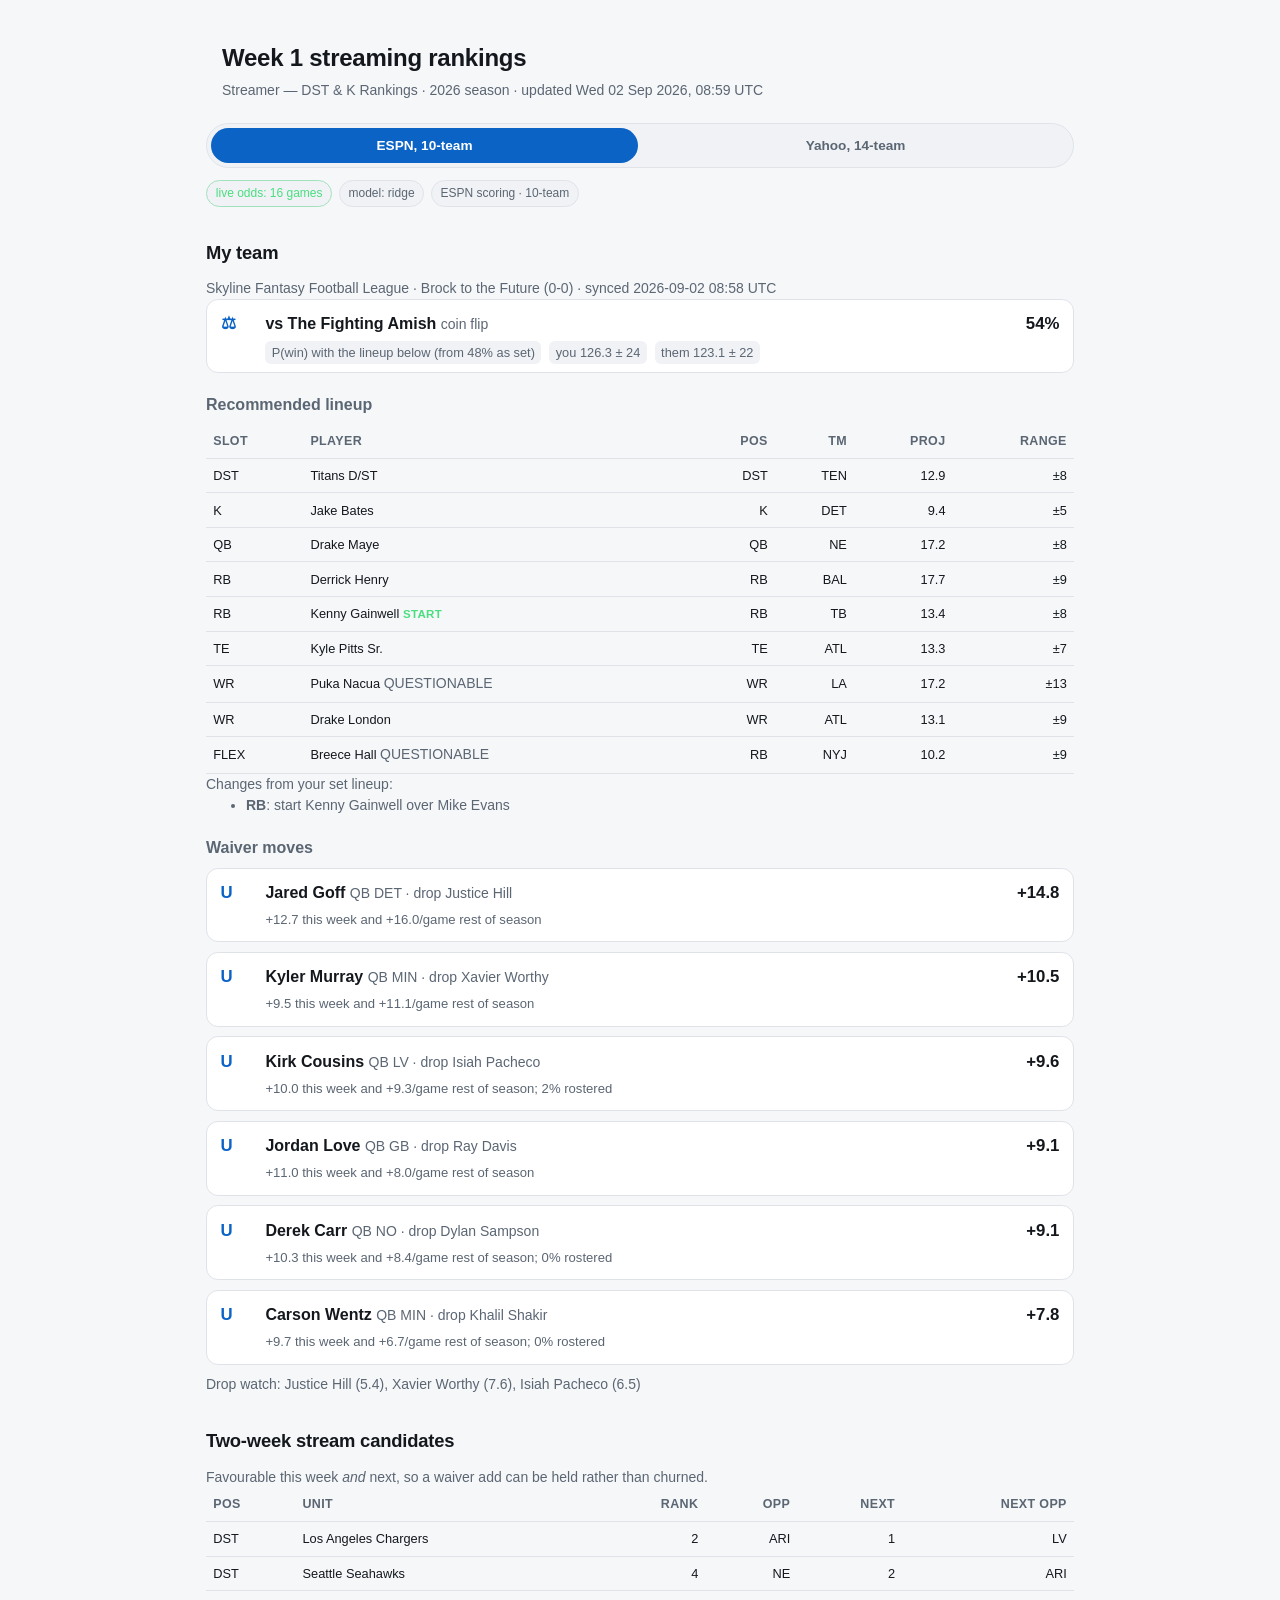
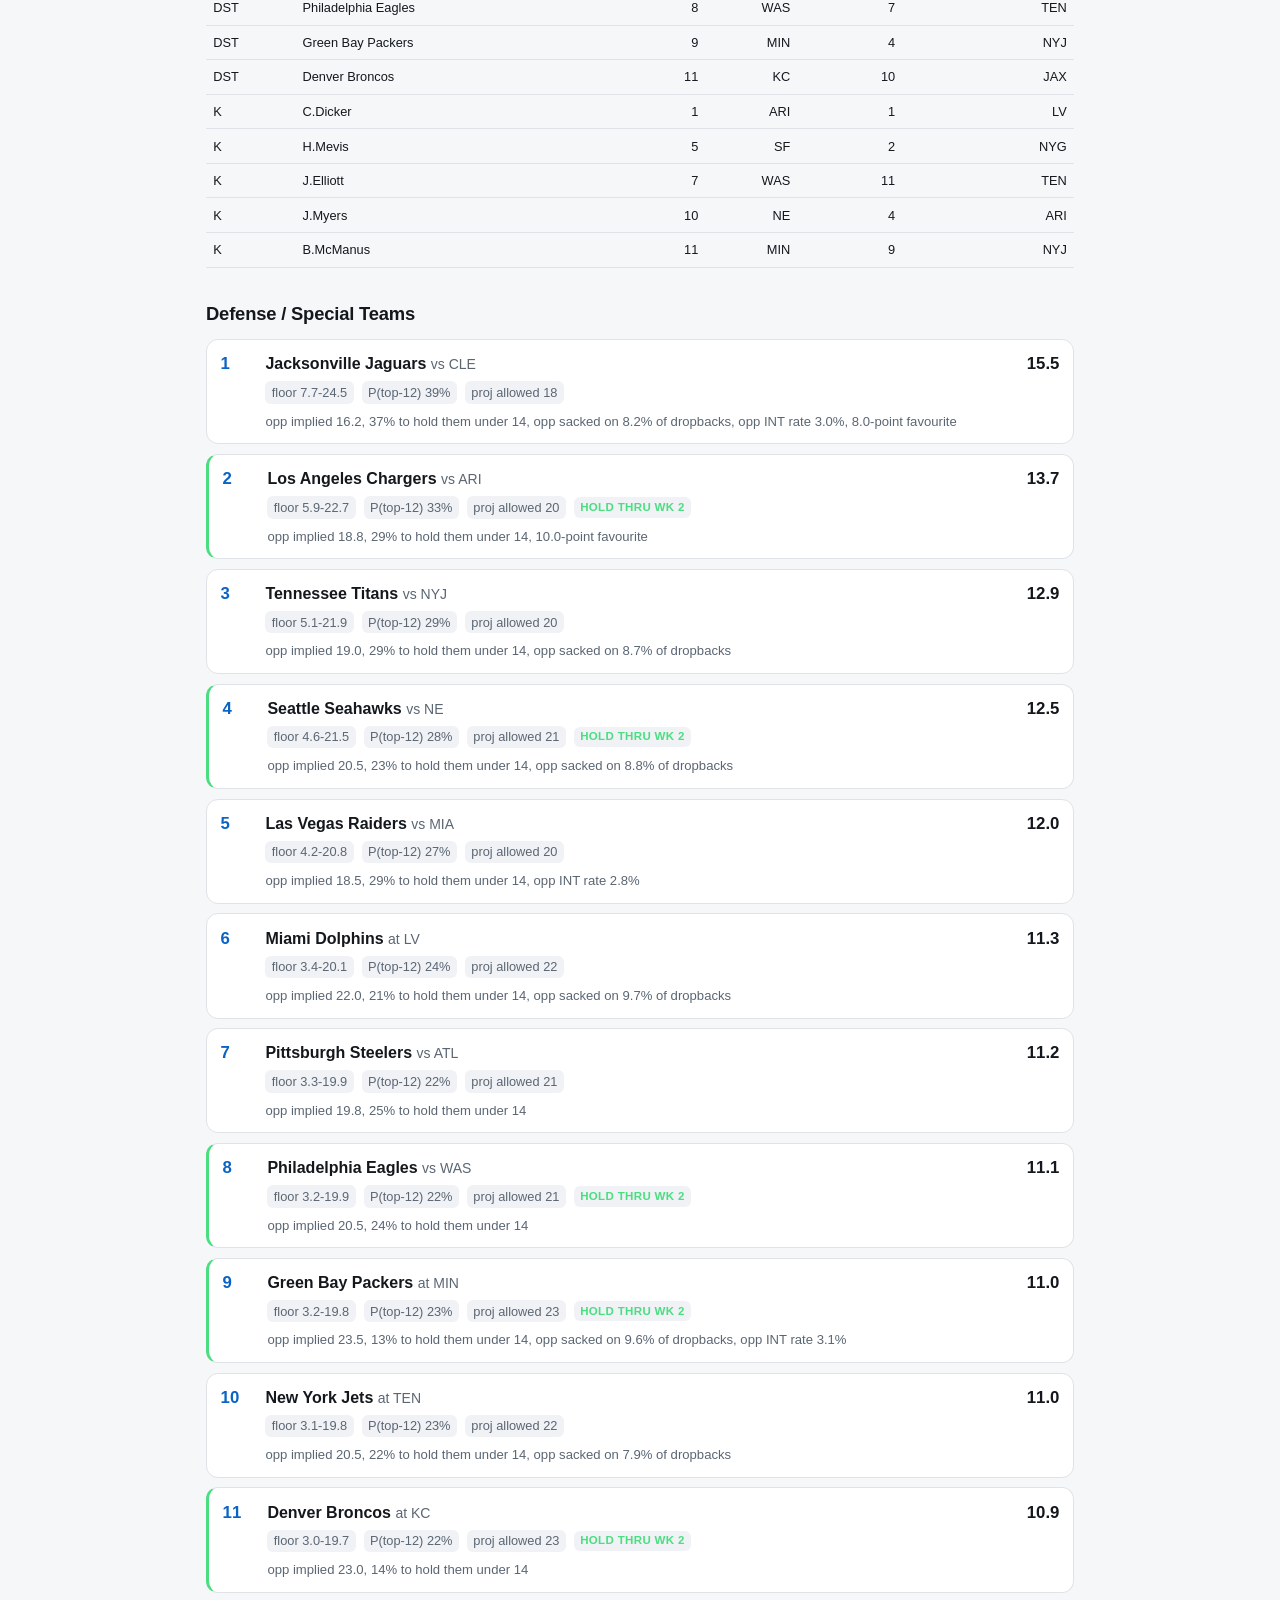
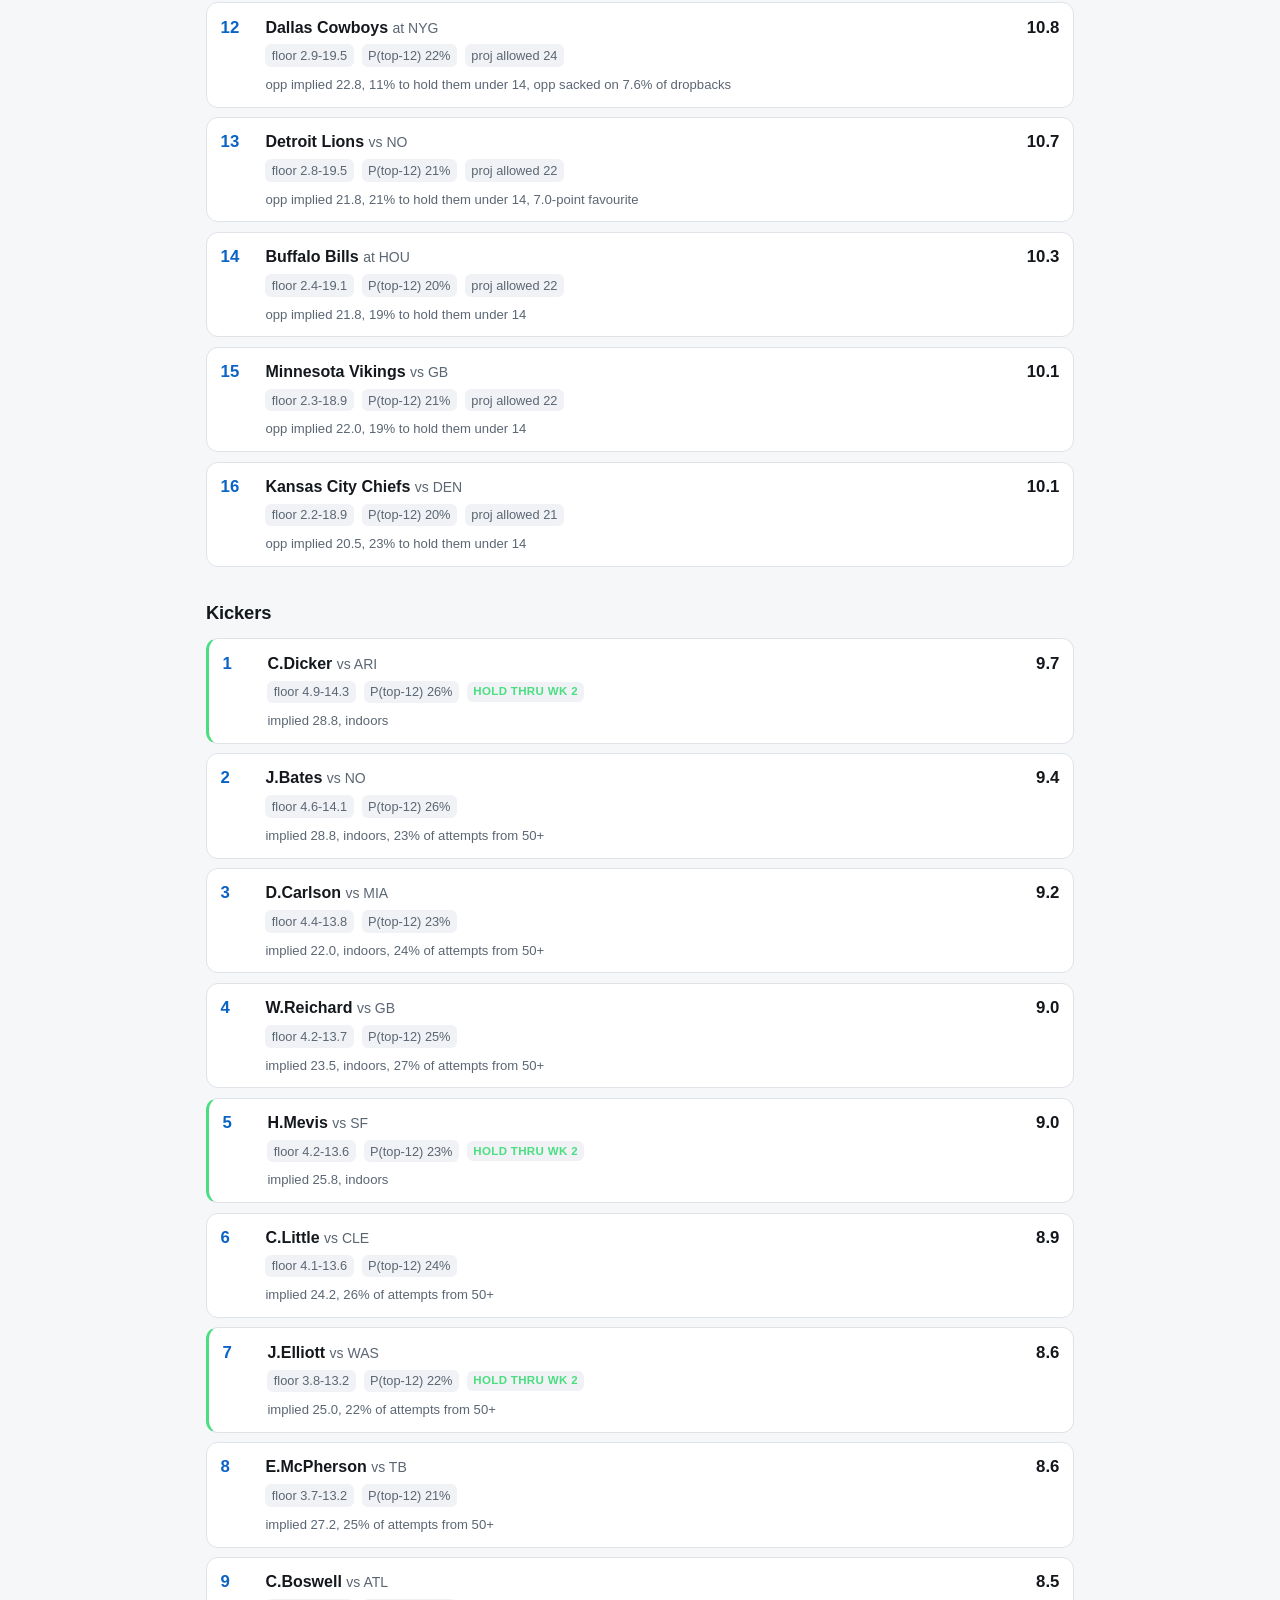
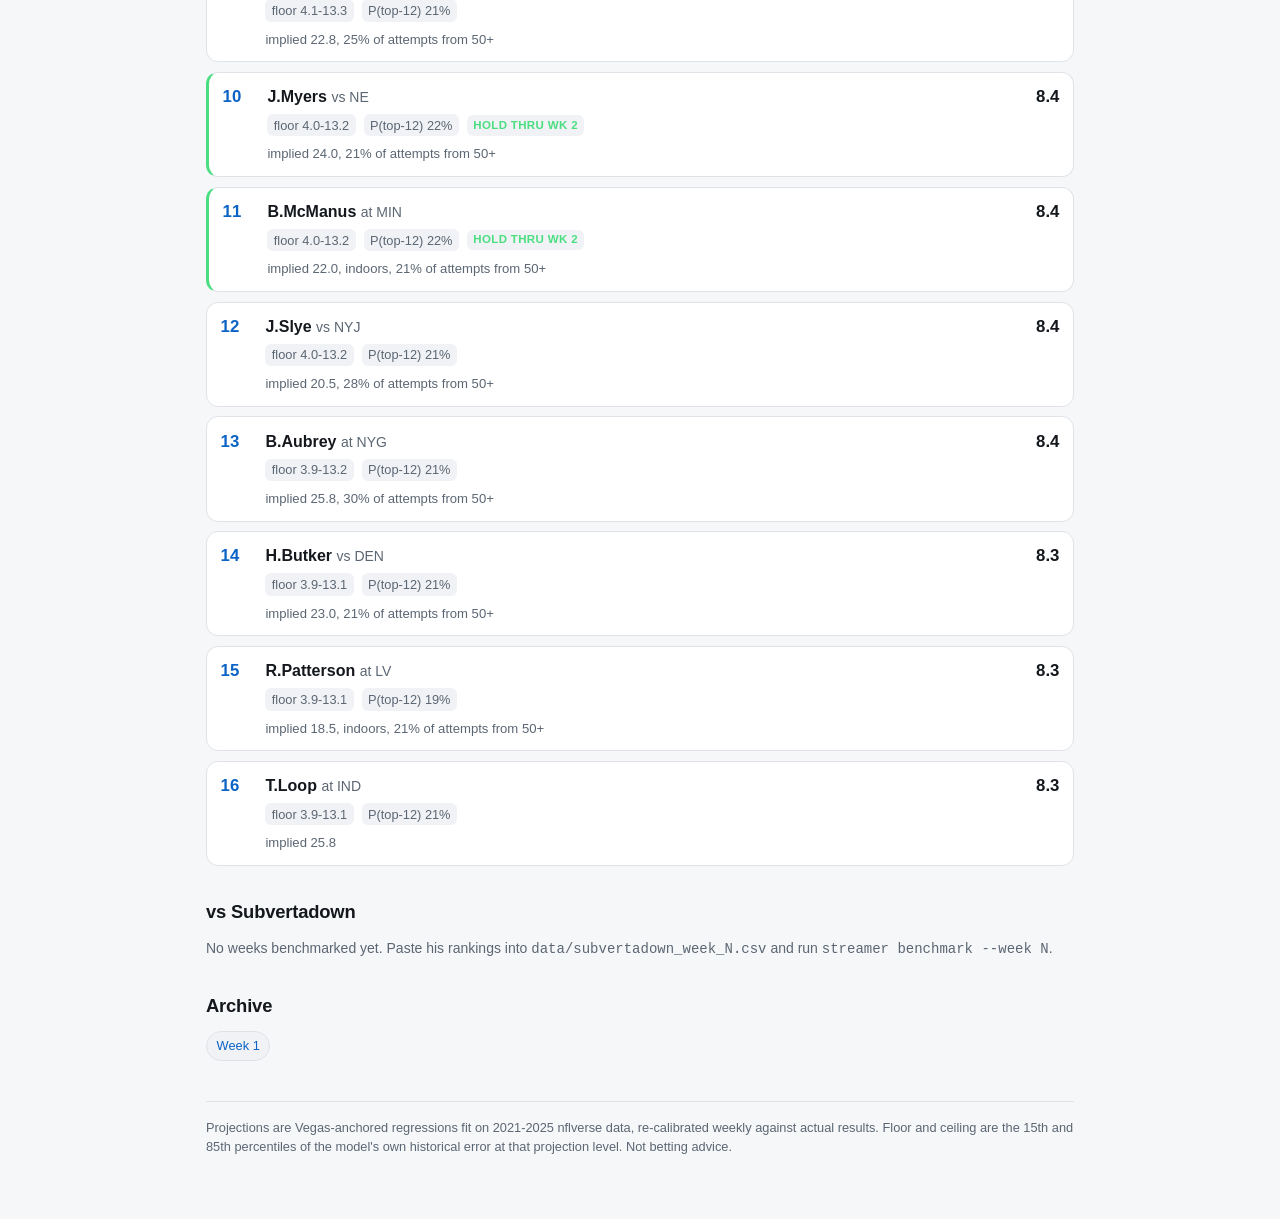
==== commit f04a07a5: "weekly: refresh rankings (publish)" ====
--- a/docs/week_1.html
+++ b/docs/week_1.html
@@ -120,11 +120,12 @@
 <div class="wrap">
 <header>
 <h1>Week 1 streaming rankings</h1>
-<p class="sub">Streamer — DST &amp; K Rankings &middot; 2026 season &middot; updated Tue 01 Sep 2026, 23:24 UTC</p>
+<p class="sub">Streamer — DST &amp; K Rankings &middot; 2026 season &middot; updated Wed 02 Sep 2026, 08:59 UTC</p>
 </header>
 <div class="switch"><label for="profile-espn">ESPN, 10-team</label><label for="profile-yahoo">Yahoo, 14-team</label></div>
 <div class="profile-panel" id="panel-espn">
 <div class="badges"><span class="badge ok">live odds: 16 games</span><span class="badge">model: ridge</span><span class="badge">ESPN scoring &middot; 10-team</span></div>
+<h2>My team</h2><p class="sub">Skyline Fantasy Football League &middot; Brock to the Future (0-0) &middot; synced 2026-09-02 08:58 UTC</p><div class="card"><div class="row"><div class="rank">&#9878;</div><div><span class="name">vs The Fighting Amish</span> <span class="opp">coin flip</span></div><div class="pts">54%</div></div><div class="meta"><span>P(win) with the lineup below (from 48% as set)</span><span>you 126.3 &plusmn; 24</span><span>them 123.1 &plusmn; 22</span></div></div><h3>Recommended lineup</h3><div class="scroll"><table><thead><tr><th>Slot</th><th class="unit">Player</th><th>Pos</th><th>Tm</th><th>Proj</th><th>Range</th></tr></thead><tbody><tr><td>DST</td><td class='unit'>Titans D/ST</td><td>DST</td><td>TEN</td><td>12.9</td><td>&plusmn;8</td></tr><tr><td>K</td><td class='unit'>Jake Bates</td><td>K</td><td>DET</td><td>9.4</td><td>&plusmn;5</td></tr><tr><td>QB</td><td class='unit'>Drake Maye</td><td>QB</td><td>NE</td><td>17.2</td><td>&plusmn;8</td></tr><tr><td>RB</td><td class='unit'>Derrick Henry</td><td>RB</td><td>BAL</td><td>17.7</td><td>&plusmn;9</td></tr><tr><td>RB</td><td class='unit'>Kenny Gainwell <span class="hold-tag">start</span></td><td>RB</td><td>TB</td><td>13.4</td><td>&plusmn;8</td></tr><tr><td>TE</td><td class='unit'>Kyle Pitts Sr.</td><td>TE</td><td>ATL</td><td>13.3</td><td>&plusmn;7</td></tr><tr><td>WR</td><td class='unit'>Puka Nacua <span class="opp">QUESTIONABLE</span></td><td>WR</td><td>LA</td><td>17.2</td><td>&plusmn;13</td></tr><tr><td>WR</td><td class='unit'>Drake London</td><td>WR</td><td>ATL</td><td>13.1</td><td>&plusmn;9</td></tr><tr><td>FLEX</td><td class='unit'>Breece Hall <span class="opp">QUESTIONABLE</span></td><td>RB</td><td>NYJ</td><td>10.2</td><td>&plusmn;9</td></tr></tbody></table></div><p class="sub">Changes from your set lineup:</p><ul class="sub"><li><strong>RB</strong>: start Kenny Gainwell over Mike Evans</li></ul><h3>Waiver moves</h3><div class="card"><div class="row"><div class="rank">U</div><div><span class="name">Jared Goff</span> <span class="opp">QB DET &middot; drop Justice Hill</span></div><div class="pts">+14.8</div></div><div class="why">+12.7 this week and +16.0/game rest of season</div></div><div class="card"><div class="row"><div class="rank">U</div><div><span class="name">Kyler Murray</span> <span class="opp">QB MIN &middot; drop Xavier Worthy</span></div><div class="pts">+10.5</div></div><div class="why">+9.5 this week and +11.1/game rest of season</div></div><div class="card"><div class="row"><div class="rank">U</div><div><span class="name">Kirk Cousins</span> <span class="opp">QB LV &middot; drop Isiah Pacheco</span></div><div class="pts">+9.6</div></div><div class="why">+10.0 this week and +9.3/game rest of season; 2% rostered</div></div><div class="card"><div class="row"><div class="rank">U</div><div><span class="name">Jordan Love</span> <span class="opp">QB GB &middot; drop Ray Davis</span></div><div class="pts">+9.1</div></div><div class="why">+11.0 this week and +8.0/game rest of season</div></div><div class="card"><div class="row"><div class="rank">U</div><div><span class="name">Derek Carr</span> <span class="opp">QB NO &middot; drop Dylan Sampson</span></div><div class="pts">+9.1</div></div><div class="why">+10.3 this week and +8.4/game rest of season; 0% rostered</div></div><div class="card"><div class="row"><div class="rank">U</div><div><span class="name">Carson Wentz</span> <span class="opp">QB MIN &middot; drop Khalil Shakir</span></div><div class="pts">+7.8</div></div><div class="why">+9.7 this week and +6.7/game rest of season; 0% rostered</div></div><p class="sub">Drop watch: Justice Hill (5.4), Xavier Worthy (7.6), Isiah Pacheco (6.5)</p>
 <h2>Two-week stream candidates</h2><p class='sub'>Favourable this week <em>and</em> next, so a waiver add can be held rather than churned.</p><div class="scroll"><table><thead><tr><th>Pos</th><th class="unit">Unit</th><th>Rank</th><th>Opp</th><th>Next</th><th>Next opp</th></tr></thead><tbody><tr><td>DST</td><td class='unit'>Los Angeles Chargers</td><td>2</td><td>ARI</td><td>1</td><td>LV</td></tr><tr><td>DST</td><td class='unit'>Seattle Seahawks</td><td>4</td><td>NE</td><td>2</td><td>ARI</td></tr><tr><td>DST</td><td class='unit'>Philadelphia Eagles</td><td>8</td><td>WAS</td><td>7</td><td>TEN</td></tr><tr><td>DST</td><td class='unit'>Green Bay Packers</td><td>9</td><td>MIN</td><td>4</td><td>NYJ</td></tr><tr><td>DST</td><td class='unit'>Denver Broncos</td><td>11</td><td>KC</td><td>10</td><td>JAX</td></tr><tr><td>K</td><td class='unit'>C.Dicker</td><td>1</td><td>ARI</td><td>1</td><td>LV</td></tr><tr><td>K</td><td class='unit'>H.Mevis</td><td>5</td><td>SF</td><td>2</td><td>NYG</td></tr><tr><td>K</td><td class='unit'>J.Elliott</td><td>7</td><td>WAS</td><td>11</td><td>TEN</td></tr><tr><td>K</td><td class='unit'>J.Myers</td><td>10</td><td>NE</td><td>4</td><td>ARI</td></tr><tr><td>K</td><td class='unit'>B.McManus</td><td>11</td><td>MIN</td><td>9</td><td>NYJ</td></tr></tbody></table></div>
 <h2>Defense / Special Teams</h2><div class="card"><div class="row"><div class="rank">1</div><div><span class="name">Jacksonville Jaguars</span> <span class="opp">vs CLE</span></div><div class="pts">15.5</div></div><div class="meta"><span>floor 7.7-24.5</span><span>P(top-12) 39%</span><span>proj allowed 18</span></div><div class="why">opp implied 16.2, 37% to hold them under 14, opp sacked on 8.2% of dropbacks, opp INT rate 3.0%, 8.0-point favourite</div></div><div class="card hold"><div class="row"><div class="rank">2</div><div><span class="name">Los Angeles Chargers</span> <span class="opp">vs ARI</span></div><div class="pts">13.7</div></div><div class="meta"><span>floor 5.9-22.7</span><span>P(top-12) 33%</span><span>proj allowed 20</span><span class="hold-tag">hold thru wk 2</span></div><div class="why">opp implied 18.8, 29% to hold them under 14, 10.0-point favourite</div></div><div class="card"><div class="row"><div class="rank">3</div><div><span class="name">Tennessee Titans</span> <span class="opp">vs NYJ</span></div><div class="pts">12.9</div></div><div class="meta"><span>floor 5.1-21.9</span><span>P(top-12) 29%</span><span>proj allowed 20</span></div><div class="why">opp implied 19.0, 29% to hold them under 14, opp sacked on 8.7% of dropbacks</div></div><div class="card hold"><div class="row"><div class="rank">4</div><div><span class="name">Seattle Seahawks</span> <span class="opp">vs NE</span></div><div class="pts">12.5</div></div><div class="meta"><span>floor 4.6-21.5</span><span>P(top-12) 28%</span><span>proj allowed 21</span><span class="hold-tag">hold thru wk 2</span></div><div class="why">opp implied 20.5, 23% to hold them under 14, opp sacked on 8.8% of dropbacks</div></div><div class="card"><div class="row"><div class="rank">5</div><div><span class="name">Las Vegas Raiders</span> <span class="opp">vs MIA</span></div><div class="pts">12.0</div></div><div class="meta"><span>floor 4.2-20.8</span><span>P(top-12) 27%</span><span>proj allowed 20</span></div><div class="why">opp implied 18.5, 29% to hold them under 14, opp INT rate 2.8%</div></div><div class="card"><div class="row"><div class="rank">6</div><div><span class="name">Miami Dolphins</span> <span class="opp">at LV</span></div><div class="pts">11.3</div></div><div class="meta"><span>floor 3.4-20.1</span><span>P(top-12) 24%</span><span>proj allowed 22</span></div><div class="why">opp implied 22.0, 21% to hold them under 14, opp sacked on 9.7% of dropbacks</div></div><div class="card"><div class="row"><div class="rank">7</div><div><span class="name">Pittsburgh Steelers</span> <span class="opp">vs ATL</span></div><div class="pts">11.2</div></div><div class="meta"><span>floor 3.3-19.9</span><span>P(top-12) 22%</span><span>proj allowed 21</span></div><div class="why">opp implied 19.8, 25% to hold them under 14</div></div><div class="card hold"><div class="row"><div class="rank">8</div><div><span class="name">Philadelphia Eagles</span> <span class="opp">vs WAS</span></div><div class="pts">11.1</div></div><div class="meta"><span>floor 3.2-19.9</span><span>P(top-12) 22%</span><span>proj allowed 21</span><span class="hold-tag">hold thru wk 2</span></div><div class="why">opp implied 20.5, 24% to hold them under 14</div></div><div class="card hold"><div class="row"><div class="rank">9</div><div><span class="name">Green Bay Packers</span> <span class="opp">at MIN</span></div><div class="pts">11.0</div></div><div class="meta"><span>floor 3.2-19.8</span><span>P(top-12) 23%</span><span>proj allowed 23</span><span class="hold-tag">hold thru wk 2</span></div><div class="why">opp implied 23.5, 13% to hold them under 14, opp sacked on 9.6% of dropbacks, opp INT rate 3.1%</div></div><div class="card"><div class="row"><div class="rank">10</div><div><span class="name">New York Jets</span> <span class="opp">at TEN</span></div><div class="pts">11.0</div></div><div class="meta"><span>floor 3.1-19.8</span><span>P(top-12) 23%</span><span>proj allowed 22</span></div><div class="why">opp implied 20.5, 22% to hold them under 14, opp sacked on 7.9% of dropbacks</div></div><div class="card hold"><div class="row"><div class="rank">11</div><div><span class="name">Denver Broncos</span> <span class="opp">at KC</span></div><div class="pts">10.9</div></div><div class="meta"><span>floor 3.0-19.7</span><span>P(top-12) 22%</span><span>proj allowed 23</span><span class="hold-tag">hold thru wk 2</span></div><div class="why">opp implied 23.0, 14% to hold them under 14</div></div><div class="card"><div class="row"><div class="rank">12</div><div><span class="name">Dallas Cowboys</span> <span class="opp">at NYG</span></div><div class="pts">10.8</div></div><div class="meta"><span>floor 2.9-19.5</span><span>P(top-12) 22%</span><span>proj allowed 24</span></div><div class="why">opp implied 22.8, 11% to hold them under 14, opp sacked on 7.6% of dropbacks</div></div><div class="card"><div class="row"><div class="rank">13</div><div><span class="name">Detroit Lions</span> <span class="opp">vs NO</span></div><div class="pts">10.7</div></div><div class="meta"><span>floor 2.8-19.5</span><span>P(top-12) 21%</span><span>proj allowed 22</span></div><div class="why">opp implied 21.8, 21% to hold them under 14, 7.0-point favourite</div></div><div class="card"><div class="row"><div class="rank">14</div><div><span class="name">Buffalo Bills</span> <span class="opp">at HOU</span></div><div class="pts">10.3</div></div><div class="meta"><span>floor 2.4-19.1</span><span>P(top-12) 20%</span><span>proj allowed 22</span></div><div class="why">opp implied 21.8, 19% to hold them under 14</div></div><div class="card"><div class="row"><div class="rank">15</div><div><span class="name">Minnesota Vikings</span> <span class="opp">vs GB</span></div><div class="pts">10.1</div></div><div class="meta"><span>floor 2.3-18.9</span><span>P(top-12) 21%</span><span>proj allowed 22</span></div><div class="why">opp implied 22.0, 19% to hold them under 14</div></div><div class="card"><div class="row"><div class="rank">16</div><div><span class="name">Kansas City Chiefs</span> <span class="opp">vs DEN</span></div><div class="pts">10.1</div></div><div class="meta"><span>floor 2.2-18.9</span><span>P(top-12) 20%</span><span>proj allowed 21</span></div><div class="why">opp implied 20.5, 23% to hold them under 14</div></div>
 <h2>Kickers</h2><div class="card hold"><div class="row"><div class="rank">1</div><div><span class="name">C.Dicker</span> <span class="opp">vs ARI</span></div><div class="pts">9.7</div></div><div class="meta"><span>floor 4.9-14.3</span><span>P(top-12) 26%</span><span class="hold-tag">hold thru wk 2</span></div><div class="why">implied 28.8, indoors</div></div><div class="card"><div class="row"><div class="rank">2</div><div><span class="name">J.Bates</span> <span class="opp">vs NO</span></div><div class="pts">9.4</div></div><div class="meta"><span>floor 4.6-14.1</span><span>P(top-12) 26%</span></div><div class="why">implied 28.8, indoors, 23% of attempts from 50+</div></div><div class="card"><div class="row"><div class="rank">3</div><div><span class="name">D.Carlson</span> <span class="opp">vs MIA</span></div><div class="pts">9.2</div></div><div class="meta"><span>floor 4.4-13.8</span><span>P(top-12) 23%</span></div><div class="why">implied 22.0, indoors, 24% of attempts from 50+</div></div><div class="card"><div class="row"><div class="rank">4</div><div><span class="name">W.Reichard</span> <span class="opp">vs GB</span></div><div class="pts">9.0</div></div><div class="meta"><span>floor 4.2-13.7</span><span>P(top-12) 25%</span></div><div class="why">implied 23.5, indoors, 27% of attempts from 50+</div></div><div class="card hold"><div class="row"><div class="rank">5</div><div><span class="name">H.Mevis</span> <span class="opp">vs SF</span></div><div class="pts">9.0</div></div><div class="meta"><span>floor 4.2-13.6</span><span>P(top-12) 23%</span><span class="hold-tag">hold thru wk 2</span></div><div class="why">implied 25.8, indoors</div></div><div class="card"><div class="row"><div class="rank">6</div><div><span class="name">C.Little</span> <span class="opp">vs CLE</span></div><div class="pts">8.9</div></div><div class="meta"><span>floor 4.1-13.6</span><span>P(top-12) 24%</span></div><div class="why">implied 24.2, 26% of attempts from 50+</div></div><div class="card hold"><div class="row"><div class="rank">7</div><div><span class="name">J.Elliott</span> <span class="opp">vs WAS</span></div><div class="pts">8.6</div></div><div class="meta"><span>floor 3.8-13.2</span><span>P(top-12) 22%</span><span class="hold-tag">hold thru wk 2</span></div><div class="why">implied 25.0, 22% of attempts from 50+</div></div><div class="card"><div class="row"><div class="rank">8</div><div><span class="name">E.McPherson</span> <span class="opp">vs TB</span></div><div class="pts">8.6</div></div><div class="meta"><span>floor 3.7-13.2</span><span>P(top-12) 21%</span></div><div class="why">implied 27.2, 25% of attempts from 50+</div></div><div class="card"><div class="row"><div class="rank">9</div><div><span class="name">C.Boswell</span> <span class="opp">vs ATL</span></div><div class="pts">8.5</div></div><div class="meta"><span>floor 4.1-13.3</span><span>P(top-12) 21%</span></div><div class="why">implied 22.8, 25% of attempts from 50+</div></div><div class="card hold"><div class="row"><div class="rank">10</div><div><span class="name">J.Myers</span> <span class="opp">vs NE</span></div><div class="pts">8.4</div></div><div class="meta"><span>floor 4.0-13.2</span><span>P(top-12) 22%</span><span class="hold-tag">hold thru wk 2</span></div><div class="why">implied 24.0, 21% of attempts from 50+</div></div><div class="card hold"><div class="row"><div class="rank">11</div><div><span class="name">B.McManus</span> <span class="opp">at MIN</span></div><div class="pts">8.4</div></div><div class="meta"><span>floor 4.0-13.2</span><span>P(top-12) 22%</span><span class="hold-tag">hold thru wk 2</span></div><div class="why">implied 22.0, indoors, 21% of attempts from 50+</div></div><div class="card"><div class="row"><div class="rank">12</div><div><span class="name">J.Slye</span> <span class="opp">vs NYJ</span></div><div class="pts">8.4</div></div><div class="meta"><span>floor 4.0-13.2</span><span>P(top-12) 21%</span></div><div class="why">implied 20.5, 28% of attempts from 50+</div></div><div class="card"><div class="row"><div class="rank">13</div><div><span class="name">B.Aubrey</span> <span class="opp">at NYG</span></div><div class="pts">8.4</div></div><div class="meta"><span>floor 3.9-13.2</span><span>P(top-12) 21%</span></div><div class="why">implied 25.8, 30% of attempts from 50+</div></div><div class="card"><div class="row"><div class="rank">14</div><div><span class="name">H.Butker</span> <span class="opp">vs DEN</span></div><div class="pts">8.3</div></div><div class="meta"><span>floor 3.9-13.1</span><span>P(top-12) 21%</span></div><div class="why">implied 23.0, 21% of attempts from 50+</div></div><div class="card"><div class="row"><div class="rank">15</div><div><span class="name">R.Patterson</span> <span class="opp">at LV</span></div><div class="pts">8.3</div></div><div class="meta"><span>floor 3.9-13.1</span><span>P(top-12) 19%</span></div><div class="why">implied 18.5, indoors, 21% of attempts from 50+</div></div><div class="card"><div class="row"><div class="rank">16</div><div><span class="name">T.Loop</span> <span class="opp">at IND</span></div><div class="pts">8.3</div></div><div class="meta"><span>floor 3.9-13.1</span><span>P(top-12) 21%</span></div><div class="why">implied 25.8</div></div>
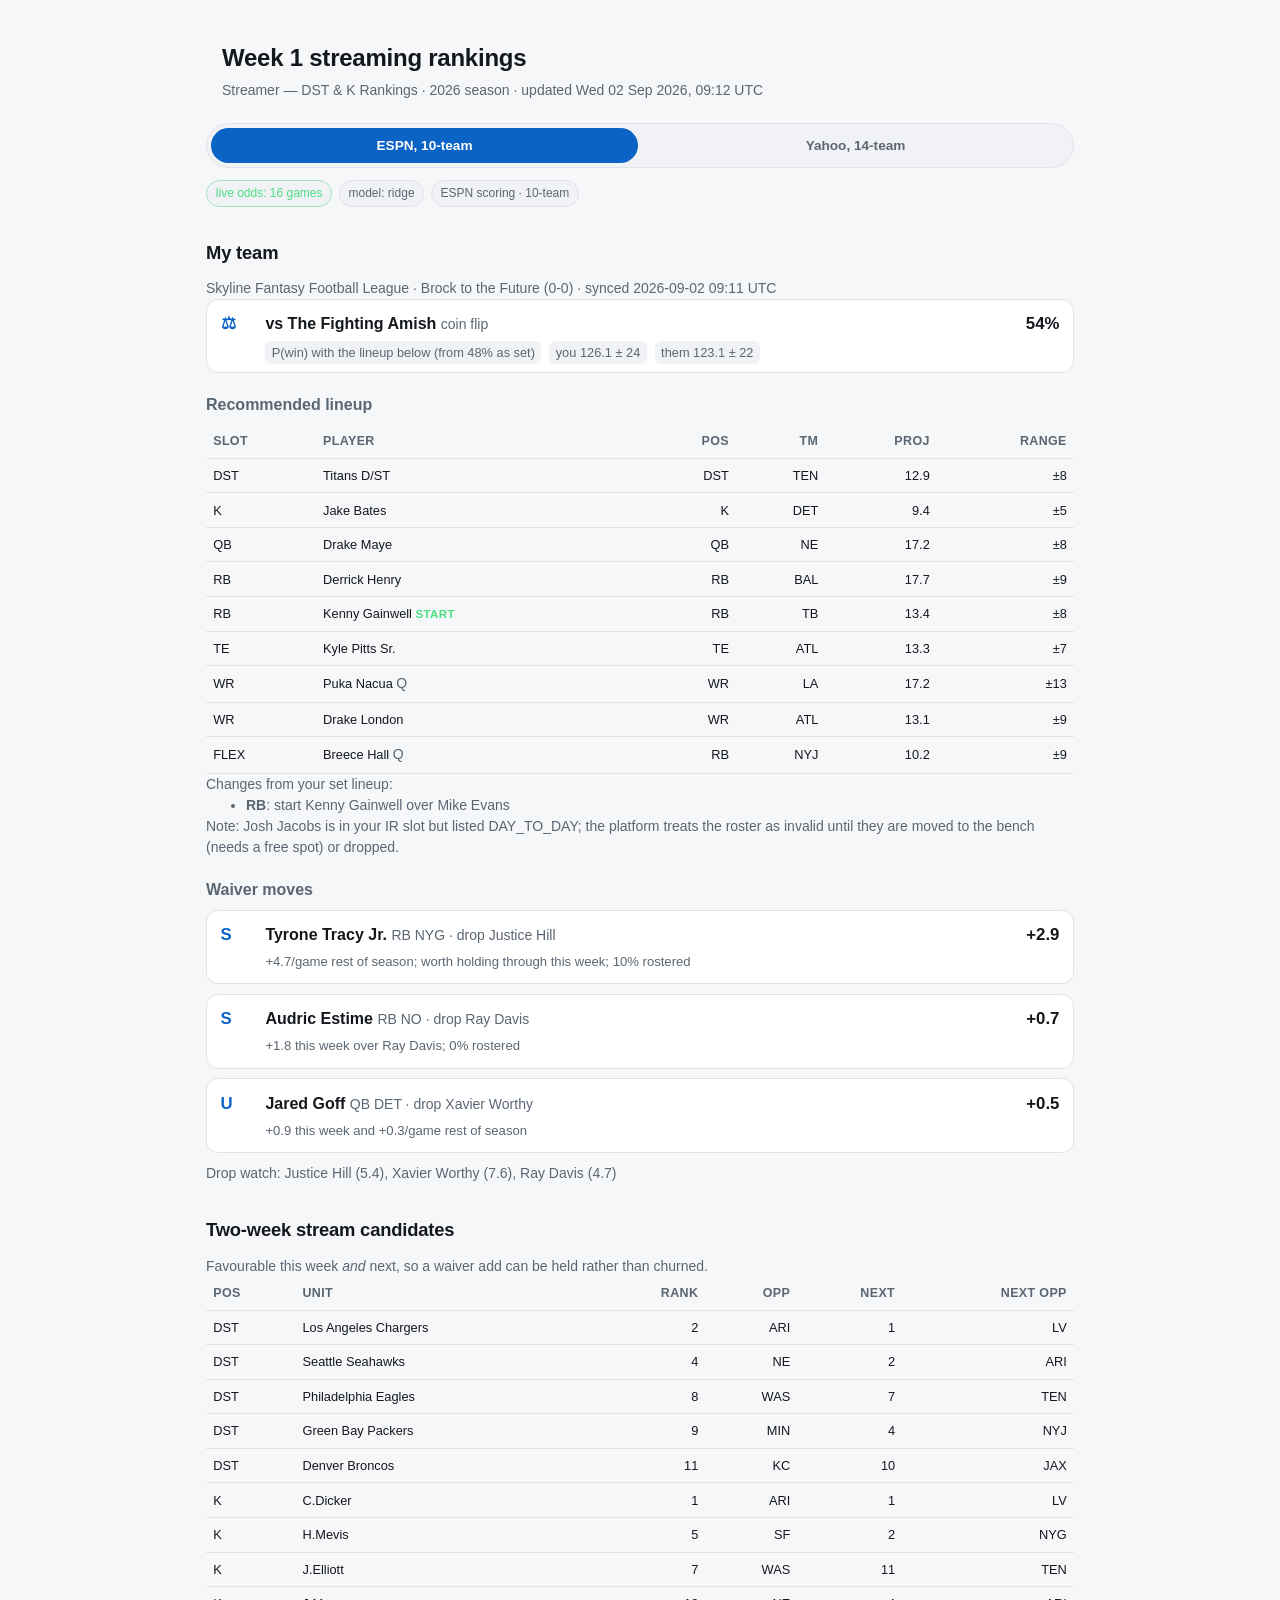
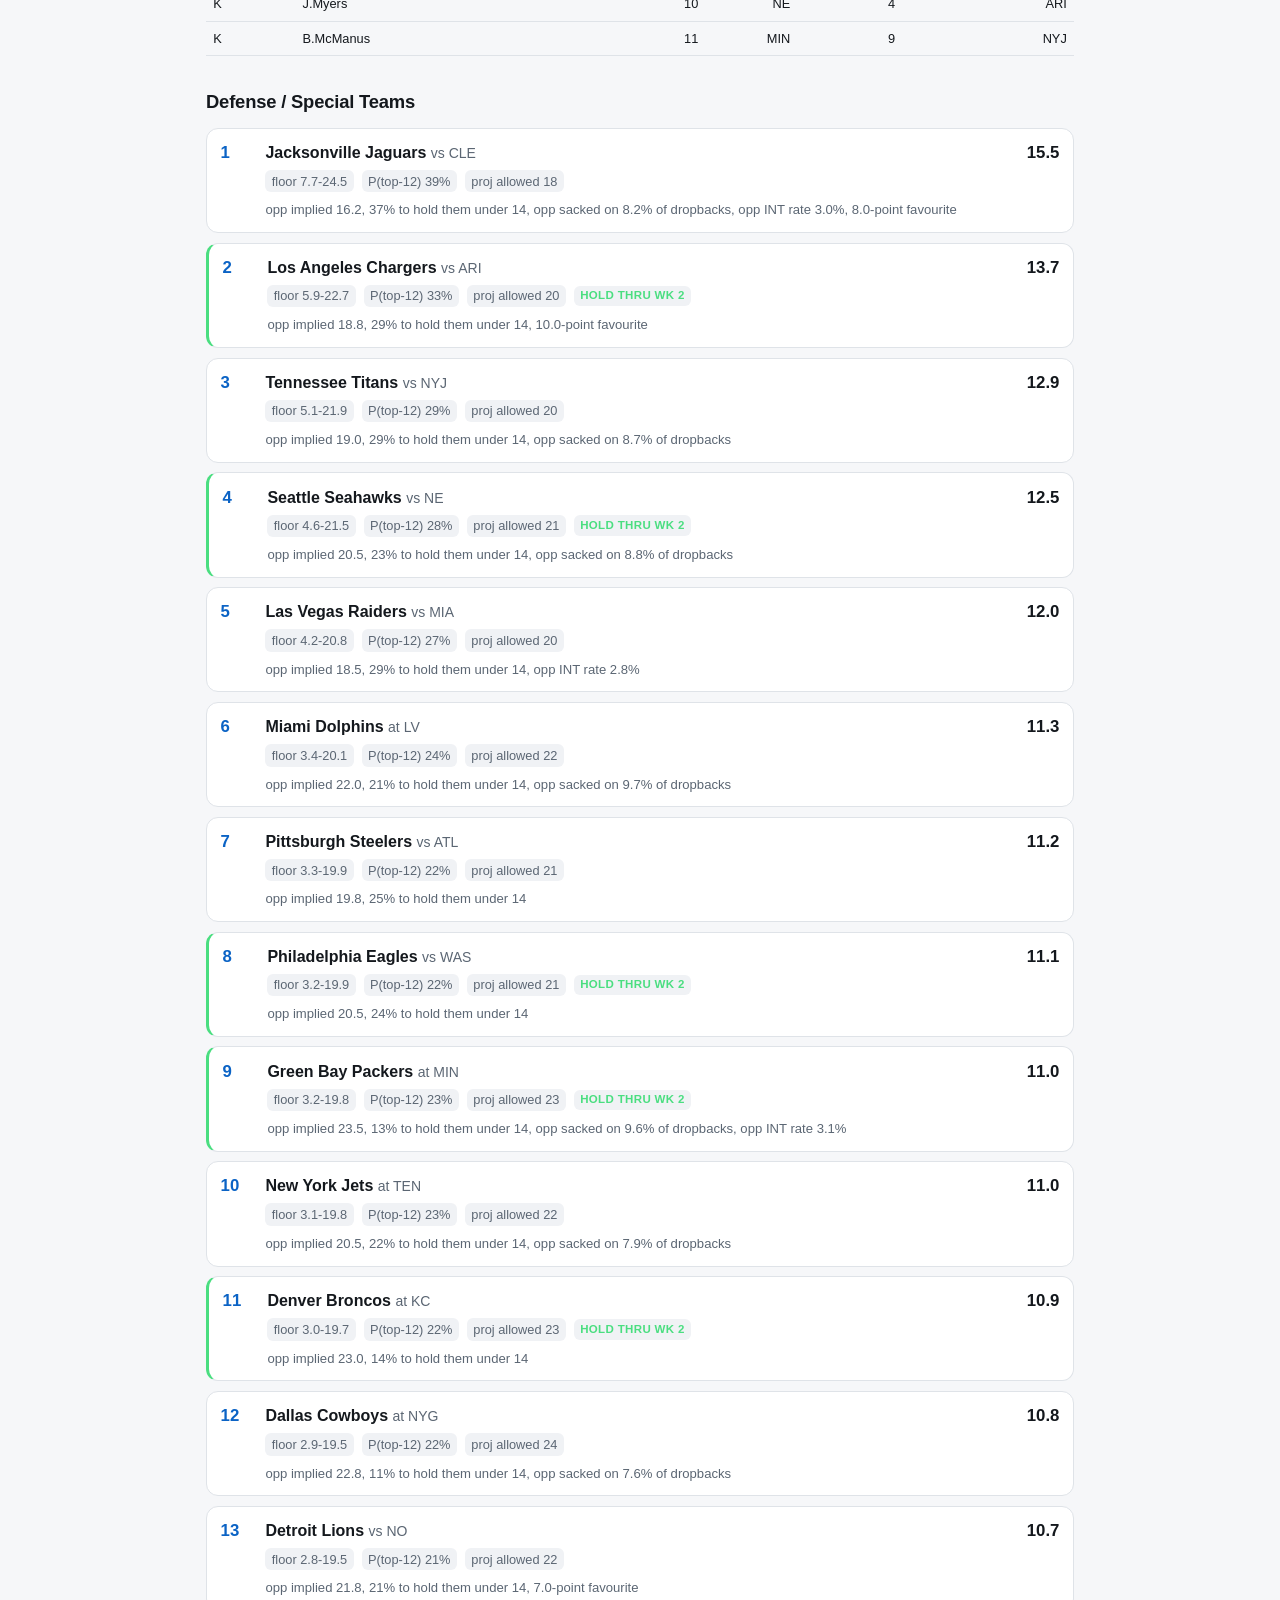
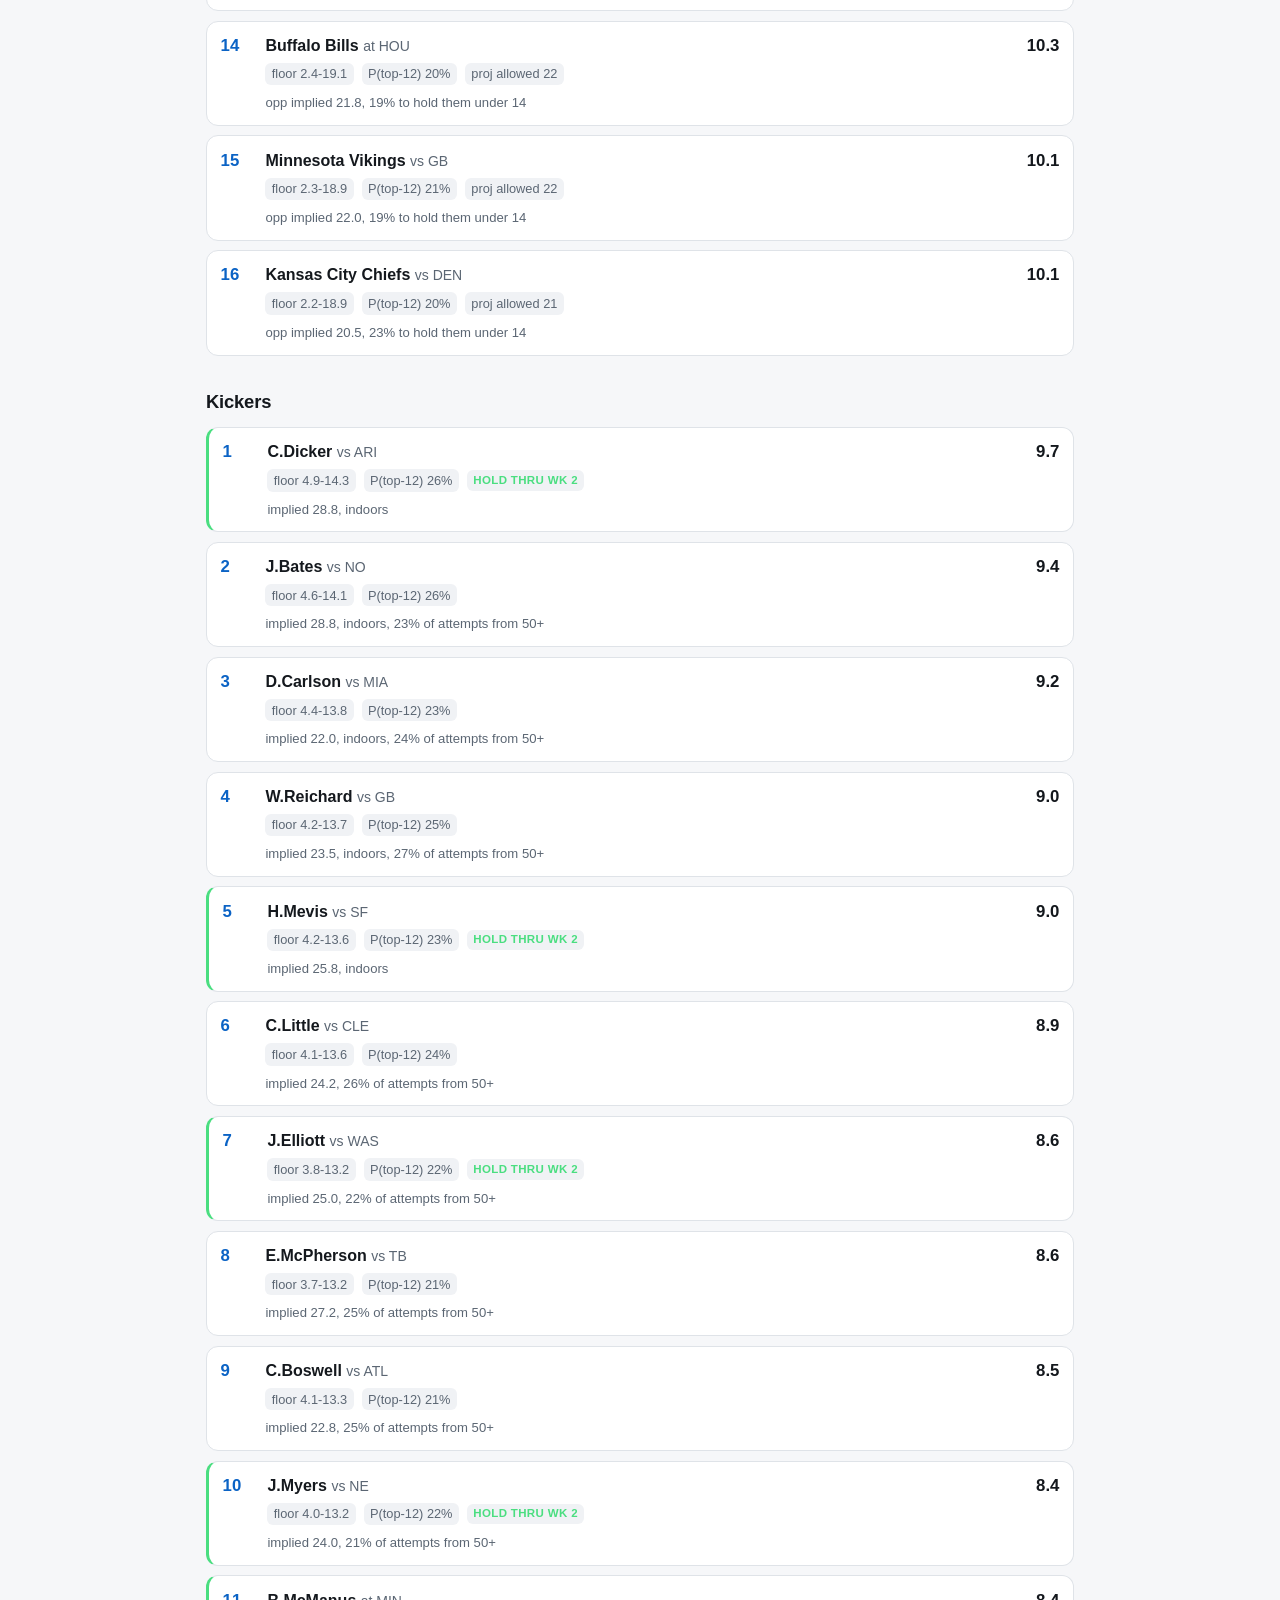
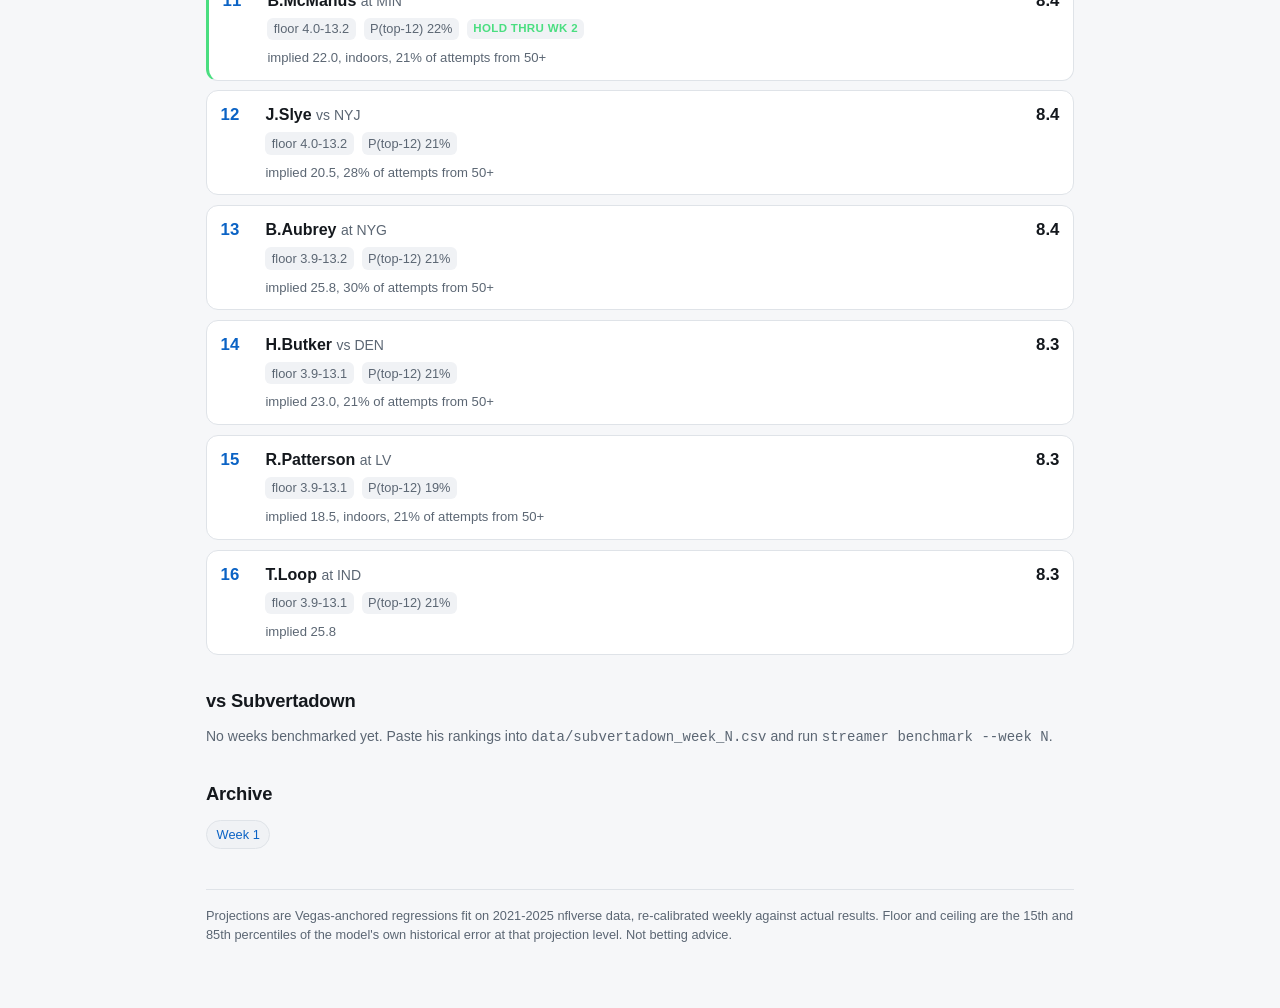
==== commit 3bf78f44: "weekly: refresh rankings (publish)" ====
--- a/docs/week_1.html
+++ b/docs/week_1.html
@@ -120,12 +120,12 @@
 <div class="wrap">
 <header>
 <h1>Week 1 streaming rankings</h1>
-<p class="sub">Streamer — DST &amp; K Rankings &middot; 2026 season &middot; updated Wed 02 Sep 2026, 08:59 UTC</p>
+<p class="sub">Streamer — DST &amp; K Rankings &middot; 2026 season &middot; updated Wed 02 Sep 2026, 09:12 UTC</p>
 </header>
 <div class="switch"><label for="profile-espn">ESPN, 10-team</label><label for="profile-yahoo">Yahoo, 14-team</label></div>
 <div class="profile-panel" id="panel-espn">
 <div class="badges"><span class="badge ok">live odds: 16 games</span><span class="badge">model: ridge</span><span class="badge">ESPN scoring &middot; 10-team</span></div>
-<h2>My team</h2><p class="sub">Skyline Fantasy Football League &middot; Brock to the Future (0-0) &middot; synced 2026-09-02 08:58 UTC</p><div class="card"><div class="row"><div class="rank">&#9878;</div><div><span class="name">vs The Fighting Amish</span> <span class="opp">coin flip</span></div><div class="pts">54%</div></div><div class="meta"><span>P(win) with the lineup below (from 48% as set)</span><span>you 126.3 &plusmn; 24</span><span>them 123.1 &plusmn; 22</span></div></div><h3>Recommended lineup</h3><div class="scroll"><table><thead><tr><th>Slot</th><th class="unit">Player</th><th>Pos</th><th>Tm</th><th>Proj</th><th>Range</th></tr></thead><tbody><tr><td>DST</td><td class='unit'>Titans D/ST</td><td>DST</td><td>TEN</td><td>12.9</td><td>&plusmn;8</td></tr><tr><td>K</td><td class='unit'>Jake Bates</td><td>K</td><td>DET</td><td>9.4</td><td>&plusmn;5</td></tr><tr><td>QB</td><td class='unit'>Drake Maye</td><td>QB</td><td>NE</td><td>17.2</td><td>&plusmn;8</td></tr><tr><td>RB</td><td class='unit'>Derrick Henry</td><td>RB</td><td>BAL</td><td>17.7</td><td>&plusmn;9</td></tr><tr><td>RB</td><td class='unit'>Kenny Gainwell <span class="hold-tag">start</span></td><td>RB</td><td>TB</td><td>13.4</td><td>&plusmn;8</td></tr><tr><td>TE</td><td class='unit'>Kyle Pitts Sr.</td><td>TE</td><td>ATL</td><td>13.3</td><td>&plusmn;7</td></tr><tr><td>WR</td><td class='unit'>Puka Nacua <span class="opp">QUESTIONABLE</span></td><td>WR</td><td>LA</td><td>17.2</td><td>&plusmn;13</td></tr><tr><td>WR</td><td class='unit'>Drake London</td><td>WR</td><td>ATL</td><td>13.1</td><td>&plusmn;9</td></tr><tr><td>FLEX</td><td class='unit'>Breece Hall <span class="opp">QUESTIONABLE</span></td><td>RB</td><td>NYJ</td><td>10.2</td><td>&plusmn;9</td></tr></tbody></table></div><p class="sub">Changes from your set lineup:</p><ul class="sub"><li><strong>RB</strong>: start Kenny Gainwell over Mike Evans</li></ul><h3>Waiver moves</h3><div class="card"><div class="row"><div class="rank">U</div><div><span class="name">Jared Goff</span> <span class="opp">QB DET &middot; drop Justice Hill</span></div><div class="pts">+14.8</div></div><div class="why">+12.7 this week and +16.0/game rest of season</div></div><div class="card"><div class="row"><div class="rank">U</div><div><span class="name">Kyler Murray</span> <span class="opp">QB MIN &middot; drop Xavier Worthy</span></div><div class="pts">+10.5</div></div><div class="why">+9.5 this week and +11.1/game rest of season</div></div><div class="card"><div class="row"><div class="rank">U</div><div><span class="name">Kirk Cousins</span> <span class="opp">QB LV &middot; drop Isiah Pacheco</span></div><div class="pts">+9.6</div></div><div class="why">+10.0 this week and +9.3/game rest of season; 2% rostered</div></div><div class="card"><div class="row"><div class="rank">U</div><div><span class="name">Jordan Love</span> <span class="opp">QB GB &middot; drop Ray Davis</span></div><div class="pts">+9.1</div></div><div class="why">+11.0 this week and +8.0/game rest of season</div></div><div class="card"><div class="row"><div class="rank">U</div><div><span class="name">Derek Carr</span> <span class="opp">QB NO &middot; drop Dylan Sampson</span></div><div class="pts">+9.1</div></div><div class="why">+10.3 this week and +8.4/game rest of season; 0% rostered</div></div><div class="card"><div class="row"><div class="rank">U</div><div><span class="name">Carson Wentz</span> <span class="opp">QB MIN &middot; drop Khalil Shakir</span></div><div class="pts">+7.8</div></div><div class="why">+9.7 this week and +6.7/game rest of season; 0% rostered</div></div><p class="sub">Drop watch: Justice Hill (5.4), Xavier Worthy (7.6), Isiah Pacheco (6.5)</p>
+<h2>My team</h2><p class="sub">Skyline Fantasy Football League &middot; Brock to the Future (0-0) &middot; synced 2026-09-02 09:11 UTC</p><div class="card"><div class="row"><div class="rank">&#9878;</div><div><span class="name">vs The Fighting Amish</span> <span class="opp">coin flip</span></div><div class="pts">54%</div></div><div class="meta"><span>P(win) with the lineup below (from 48% as set)</span><span>you 126.1 &plusmn; 24</span><span>them 123.1 &plusmn; 22</span></div></div><h3>Recommended lineup</h3><div class="scroll"><table><thead><tr><th>Slot</th><th class="unit">Player</th><th>Pos</th><th>Tm</th><th>Proj</th><th>Range</th></tr></thead><tbody><tr><td>DST</td><td class='unit'>Titans D/ST</td><td>DST</td><td>TEN</td><td>12.9</td><td>&plusmn;8</td></tr><tr><td>K</td><td class='unit'>Jake Bates</td><td>K</td><td>DET</td><td>9.4</td><td>&plusmn;5</td></tr><tr><td>QB</td><td class='unit'>Drake Maye</td><td>QB</td><td>NE</td><td>17.2</td><td>&plusmn;8</td></tr><tr><td>RB</td><td class='unit'>Derrick Henry</td><td>RB</td><td>BAL</td><td>17.7</td><td>&plusmn;9</td></tr><tr><td>RB</td><td class='unit'>Kenny Gainwell <span class="hold-tag">start</span></td><td>RB</td><td>TB</td><td>13.4</td><td>&plusmn;8</td></tr><tr><td>TE</td><td class='unit'>Kyle Pitts Sr.</td><td>TE</td><td>ATL</td><td>13.3</td><td>&plusmn;7</td></tr><tr><td>WR</td><td class='unit'>Puka Nacua <span class="opp">Q</span></td><td>WR</td><td>LA</td><td>17.2</td><td>&plusmn;13</td></tr><tr><td>WR</td><td class='unit'>Drake London</td><td>WR</td><td>ATL</td><td>13.1</td><td>&plusmn;9</td></tr><tr><td>FLEX</td><td class='unit'>Breece Hall <span class="opp">Q</span></td><td>RB</td><td>NYJ</td><td>10.2</td><td>&plusmn;9</td></tr></tbody></table></div><p class="sub">Changes from your set lineup:</p><ul class="sub"><li><strong>RB</strong>: start Kenny Gainwell over Mike Evans</li></ul><p class="sub">Note: Josh Jacobs is in your IR slot but listed DAY_TO_DAY; the platform treats the roster as invalid until they are moved to the bench (needs a free spot) or dropped.</p><h3>Waiver moves</h3><div class="card"><div class="row"><div class="rank">S</div><div><span class="name">Tyrone Tracy Jr.</span> <span class="opp">RB NYG &middot; drop Justice Hill</span></div><div class="pts">+2.9</div></div><div class="why">+4.7/game rest of season; worth holding through this week; 10% rostered</div></div><div class="card"><div class="row"><div class="rank">S</div><div><span class="name">Audric Estime</span> <span class="opp">RB NO &middot; drop Ray Davis</span></div><div class="pts">+0.7</div></div><div class="why">+1.8 this week over Ray Davis; 0% rostered</div></div><div class="card"><div class="row"><div class="rank">U</div><div><span class="name">Jared Goff</span> <span class="opp">QB DET &middot; drop Xavier Worthy</span></div><div class="pts">+0.5</div></div><div class="why">+0.9 this week and +0.3/game rest of season</div></div><p class="sub">Drop watch: Justice Hill (5.4), Xavier Worthy (7.6), Ray Davis (4.7)</p>
 <h2>Two-week stream candidates</h2><p class='sub'>Favourable this week <em>and</em> next, so a waiver add can be held rather than churned.</p><div class="scroll"><table><thead><tr><th>Pos</th><th class="unit">Unit</th><th>Rank</th><th>Opp</th><th>Next</th><th>Next opp</th></tr></thead><tbody><tr><td>DST</td><td class='unit'>Los Angeles Chargers</td><td>2</td><td>ARI</td><td>1</td><td>LV</td></tr><tr><td>DST</td><td class='unit'>Seattle Seahawks</td><td>4</td><td>NE</td><td>2</td><td>ARI</td></tr><tr><td>DST</td><td class='unit'>Philadelphia Eagles</td><td>8</td><td>WAS</td><td>7</td><td>TEN</td></tr><tr><td>DST</td><td class='unit'>Green Bay Packers</td><td>9</td><td>MIN</td><td>4</td><td>NYJ</td></tr><tr><td>DST</td><td class='unit'>Denver Broncos</td><td>11</td><td>KC</td><td>10</td><td>JAX</td></tr><tr><td>K</td><td class='unit'>C.Dicker</td><td>1</td><td>ARI</td><td>1</td><td>LV</td></tr><tr><td>K</td><td class='unit'>H.Mevis</td><td>5</td><td>SF</td><td>2</td><td>NYG</td></tr><tr><td>K</td><td class='unit'>J.Elliott</td><td>7</td><td>WAS</td><td>11</td><td>TEN</td></tr><tr><td>K</td><td class='unit'>J.Myers</td><td>10</td><td>NE</td><td>4</td><td>ARI</td></tr><tr><td>K</td><td class='unit'>B.McManus</td><td>11</td><td>MIN</td><td>9</td><td>NYJ</td></tr></tbody></table></div>
 <h2>Defense / Special Teams</h2><div class="card"><div class="row"><div class="rank">1</div><div><span class="name">Jacksonville Jaguars</span> <span class="opp">vs CLE</span></div><div class="pts">15.5</div></div><div class="meta"><span>floor 7.7-24.5</span><span>P(top-12) 39%</span><span>proj allowed 18</span></div><div class="why">opp implied 16.2, 37% to hold them under 14, opp sacked on 8.2% of dropbacks, opp INT rate 3.0%, 8.0-point favourite</div></div><div class="card hold"><div class="row"><div class="rank">2</div><div><span class="name">Los Angeles Chargers</span> <span class="opp">vs ARI</span></div><div class="pts">13.7</div></div><div class="meta"><span>floor 5.9-22.7</span><span>P(top-12) 33%</span><span>proj allowed 20</span><span class="hold-tag">hold thru wk 2</span></div><div class="why">opp implied 18.8, 29% to hold them under 14, 10.0-point favourite</div></div><div class="card"><div class="row"><div class="rank">3</div><div><span class="name">Tennessee Titans</span> <span class="opp">vs NYJ</span></div><div class="pts">12.9</div></div><div class="meta"><span>floor 5.1-21.9</span><span>P(top-12) 29%</span><span>proj allowed 20</span></div><div class="why">opp implied 19.0, 29% to hold them under 14, opp sacked on 8.7% of dropbacks</div></div><div class="card hold"><div class="row"><div class="rank">4</div><div><span class="name">Seattle Seahawks</span> <span class="opp">vs NE</span></div><div class="pts">12.5</div></div><div class="meta"><span>floor 4.6-21.5</span><span>P(top-12) 28%</span><span>proj allowed 21</span><span class="hold-tag">hold thru wk 2</span></div><div class="why">opp implied 20.5, 23% to hold them under 14, opp sacked on 8.8% of dropbacks</div></div><div class="card"><div class="row"><div class="rank">5</div><div><span class="name">Las Vegas Raiders</span> <span class="opp">vs MIA</span></div><div class="pts">12.0</div></div><div class="meta"><span>floor 4.2-20.8</span><span>P(top-12) 27%</span><span>proj allowed 20</span></div><div class="why">opp implied 18.5, 29% to hold them under 14, opp INT rate 2.8%</div></div><div class="card"><div class="row"><div class="rank">6</div><div><span class="name">Miami Dolphins</span> <span class="opp">at LV</span></div><div class="pts">11.3</div></div><div class="meta"><span>floor 3.4-20.1</span><span>P(top-12) 24%</span><span>proj allowed 22</span></div><div class="why">opp implied 22.0, 21% to hold them under 14, opp sacked on 9.7% of dropbacks</div></div><div class="card"><div class="row"><div class="rank">7</div><div><span class="name">Pittsburgh Steelers</span> <span class="opp">vs ATL</span></div><div class="pts">11.2</div></div><div class="meta"><span>floor 3.3-19.9</span><span>P(top-12) 22%</span><span>proj allowed 21</span></div><div class="why">opp implied 19.8, 25% to hold them under 14</div></div><div class="card hold"><div class="row"><div class="rank">8</div><div><span class="name">Philadelphia Eagles</span> <span class="opp">vs WAS</span></div><div class="pts">11.1</div></div><div class="meta"><span>floor 3.2-19.9</span><span>P(top-12) 22%</span><span>proj allowed 21</span><span class="hold-tag">hold thru wk 2</span></div><div class="why">opp implied 20.5, 24% to hold them under 14</div></div><div class="card hold"><div class="row"><div class="rank">9</div><div><span class="name">Green Bay Packers</span> <span class="opp">at MIN</span></div><div class="pts">11.0</div></div><div class="meta"><span>floor 3.2-19.8</span><span>P(top-12) 23%</span><span>proj allowed 23</span><span class="hold-tag">hold thru wk 2</span></div><div class="why">opp implied 23.5, 13% to hold them under 14, opp sacked on 9.6% of dropbacks, opp INT rate 3.1%</div></div><div class="card"><div class="row"><div class="rank">10</div><div><span class="name">New York Jets</span> <span class="opp">at TEN</span></div><div class="pts">11.0</div></div><div class="meta"><span>floor 3.1-19.8</span><span>P(top-12) 23%</span><span>proj allowed 22</span></div><div class="why">opp implied 20.5, 22% to hold them under 14, opp sacked on 7.9% of dropbacks</div></div><div class="card hold"><div class="row"><div class="rank">11</div><div><span class="name">Denver Broncos</span> <span class="opp">at KC</span></div><div class="pts">10.9</div></div><div class="meta"><span>floor 3.0-19.7</span><span>P(top-12) 22%</span><span>proj allowed 23</span><span class="hold-tag">hold thru wk 2</span></div><div class="why">opp implied 23.0, 14% to hold them under 14</div></div><div class="card"><div class="row"><div class="rank">12</div><div><span class="name">Dallas Cowboys</span> <span class="opp">at NYG</span></div><div class="pts">10.8</div></div><div class="meta"><span>floor 2.9-19.5</span><span>P(top-12) 22%</span><span>proj allowed 24</span></div><div class="why">opp implied 22.8, 11% to hold them under 14, opp sacked on 7.6% of dropbacks</div></div><div class="card"><div class="row"><div class="rank">13</div><div><span class="name">Detroit Lions</span> <span class="opp">vs NO</span></div><div class="pts">10.7</div></div><div class="meta"><span>floor 2.8-19.5</span><span>P(top-12) 21%</span><span>proj allowed 22</span></div><div class="why">opp implied 21.8, 21% to hold them under 14, 7.0-point favourite</div></div><div class="card"><div class="row"><div class="rank">14</div><div><span class="name">Buffalo Bills</span> <span class="opp">at HOU</span></div><div class="pts">10.3</div></div><div class="meta"><span>floor 2.4-19.1</span><span>P(top-12) 20%</span><span>proj allowed 22</span></div><div class="why">opp implied 21.8, 19% to hold them under 14</div></div><div class="card"><div class="row"><div class="rank">15</div><div><span class="name">Minnesota Vikings</span> <span class="opp">vs GB</span></div><div class="pts">10.1</div></div><div class="meta"><span>floor 2.3-18.9</span><span>P(top-12) 21%</span><span>proj allowed 22</span></div><div class="why">opp implied 22.0, 19% to hold them under 14</div></div><div class="card"><div class="row"><div class="rank">16</div><div><span class="name">Kansas City Chiefs</span> <span class="opp">vs DEN</span></div><div class="pts">10.1</div></div><div class="meta"><span>floor 2.2-18.9</span><span>P(top-12) 20%</span><span>proj allowed 21</span></div><div class="why">opp implied 20.5, 23% to hold them under 14</div></div>
 <h2>Kickers</h2><div class="card hold"><div class="row"><div class="rank">1</div><div><span class="name">C.Dicker</span> <span class="opp">vs ARI</span></div><div class="pts">9.7</div></div><div class="meta"><span>floor 4.9-14.3</span><span>P(top-12) 26%</span><span class="hold-tag">hold thru wk 2</span></div><div class="why">implied 28.8, indoors</div></div><div class="card"><div class="row"><div class="rank">2</div><div><span class="name">J.Bates</span> <span class="opp">vs NO</span></div><div class="pts">9.4</div></div><div class="meta"><span>floor 4.6-14.1</span><span>P(top-12) 26%</span></div><div class="why">implied 28.8, indoors, 23% of attempts from 50+</div></div><div class="card"><div class="row"><div class="rank">3</div><div><span class="name">D.Carlson</span> <span class="opp">vs MIA</span></div><div class="pts">9.2</div></div><div class="meta"><span>floor 4.4-13.8</span><span>P(top-12) 23%</span></div><div class="why">implied 22.0, indoors, 24% of attempts from 50+</div></div><div class="card"><div class="row"><div class="rank">4</div><div><span class="name">W.Reichard</span> <span class="opp">vs GB</span></div><div class="pts">9.0</div></div><div class="meta"><span>floor 4.2-13.7</span><span>P(top-12) 25%</span></div><div class="why">implied 23.5, indoors, 27% of attempts from 50+</div></div><div class="card hold"><div class="row"><div class="rank">5</div><div><span class="name">H.Mevis</span> <span class="opp">vs SF</span></div><div class="pts">9.0</div></div><div class="meta"><span>floor 4.2-13.6</span><span>P(top-12) 23%</span><span class="hold-tag">hold thru wk 2</span></div><div class="why">implied 25.8, indoors</div></div><div class="card"><div class="row"><div class="rank">6</div><div><span class="name">C.Little</span> <span class="opp">vs CLE</span></div><div class="pts">8.9</div></div><div class="meta"><span>floor 4.1-13.6</span><span>P(top-12) 24%</span></div><div class="why">implied 24.2, 26% of attempts from 50+</div></div><div class="card hold"><div class="row"><div class="rank">7</div><div><span class="name">J.Elliott</span> <span class="opp">vs WAS</span></div><div class="pts">8.6</div></div><div class="meta"><span>floor 3.8-13.2</span><span>P(top-12) 22%</span><span class="hold-tag">hold thru wk 2</span></div><div class="why">implied 25.0, 22% of attempts from 50+</div></div><div class="card"><div class="row"><div class="rank">8</div><div><span class="name">E.McPherson</span> <span class="opp">vs TB</span></div><div class="pts">8.6</div></div><div class="meta"><span>floor 3.7-13.2</span><span>P(top-12) 21%</span></div><div class="why">implied 27.2, 25% of attempts from 50+</div></div><div class="card"><div class="row"><div class="rank">9</div><div><span class="name">C.Boswell</span> <span class="opp">vs ATL</span></div><div class="pts">8.5</div></div><div class="meta"><span>floor 4.1-13.3</span><span>P(top-12) 21%</span></div><div class="why">implied 22.8, 25% of attempts from 50+</div></div><div class="card hold"><div class="row"><div class="rank">10</div><div><span class="name">J.Myers</span> <span class="opp">vs NE</span></div><div class="pts">8.4</div></div><div class="meta"><span>floor 4.0-13.2</span><span>P(top-12) 22%</span><span class="hold-tag">hold thru wk 2</span></div><div class="why">implied 24.0, 21% of attempts from 50+</div></div><div class="card hold"><div class="row"><div class="rank">11</div><div><span class="name">B.McManus</span> <span class="opp">at MIN</span></div><div class="pts">8.4</div></div><div class="meta"><span>floor 4.0-13.2</span><span>P(top-12) 22%</span><span class="hold-tag">hold thru wk 2</span></div><div class="why">implied 22.0, indoors, 21% of attempts from 50+</div></div><div class="card"><div class="row"><div class="rank">12</div><div><span class="name">J.Slye</span> <span class="opp">vs NYJ</span></div><div class="pts">8.4</div></div><div class="meta"><span>floor 4.0-13.2</span><span>P(top-12) 21%</span></div><div class="why">implied 20.5, 28% of attempts from 50+</div></div><div class="card"><div class="row"><div class="rank">13</div><div><span class="name">B.Aubrey</span> <span class="opp">at NYG</span></div><div class="pts">8.4</div></div><div class="meta"><span>floor 3.9-13.2</span><span>P(top-12) 21%</span></div><div class="why">implied 25.8, 30% of attempts from 50+</div></div><div class="card"><div class="row"><div class="rank">14</div><div><span class="name">H.Butker</span> <span class="opp">vs DEN</span></div><div class="pts">8.3</div></div><div class="meta"><span>floor 3.9-13.1</span><span>P(top-12) 21%</span></div><div class="why">implied 23.0, 21% of attempts from 50+</div></div><div class="card"><div class="row"><div class="rank">15</div><div><span class="name">R.Patterson</span> <span class="opp">at LV</span></div><div class="pts">8.3</div></div><div class="meta"><span>floor 3.9-13.1</span><span>P(top-12) 19%</span></div><div class="why">implied 18.5, indoors, 21% of attempts from 50+</div></div><div class="card"><div class="row"><div class="rank">16</div><div><span class="name">T.Loop</span> <span class="opp">at IND</span></div><div class="pts">8.3</div></div><div class="meta"><span>floor 3.9-13.1</span><span>P(top-12) 21%</span></div><div class="why">implied 25.8</div></div>
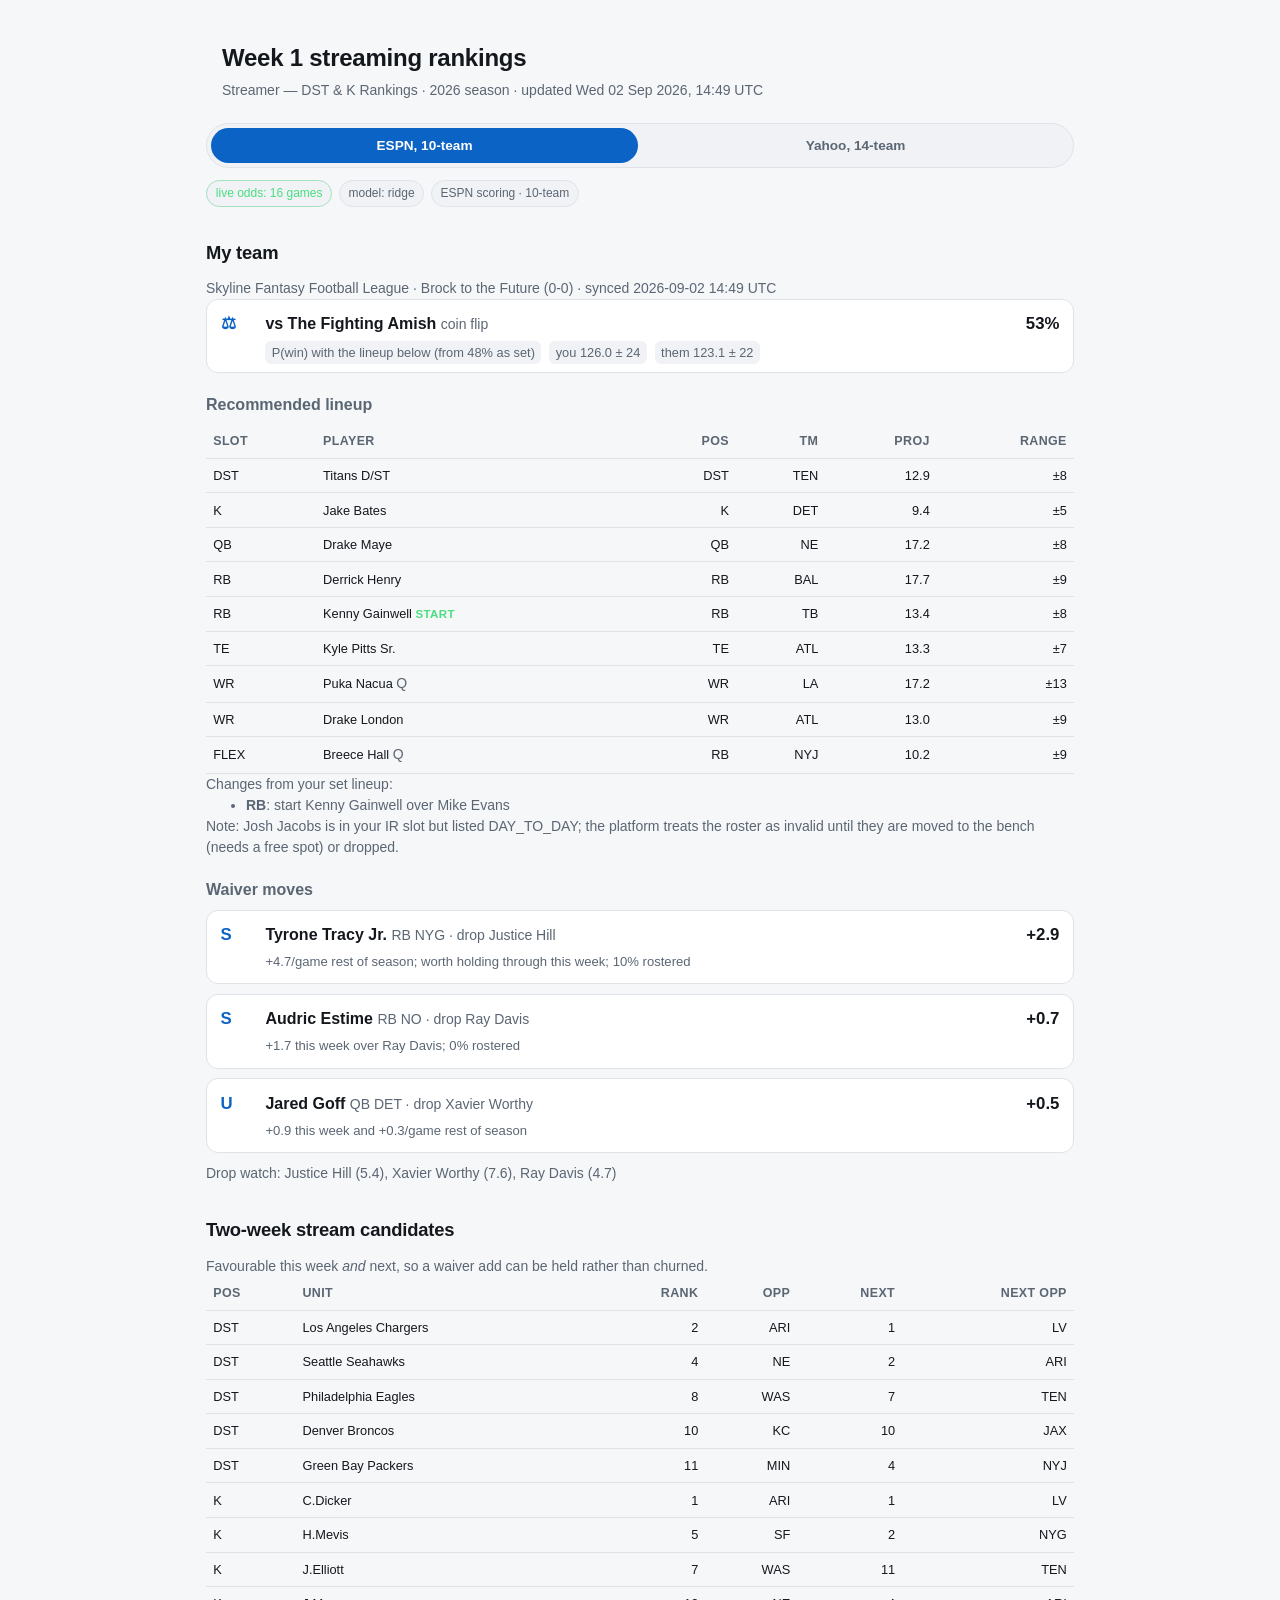
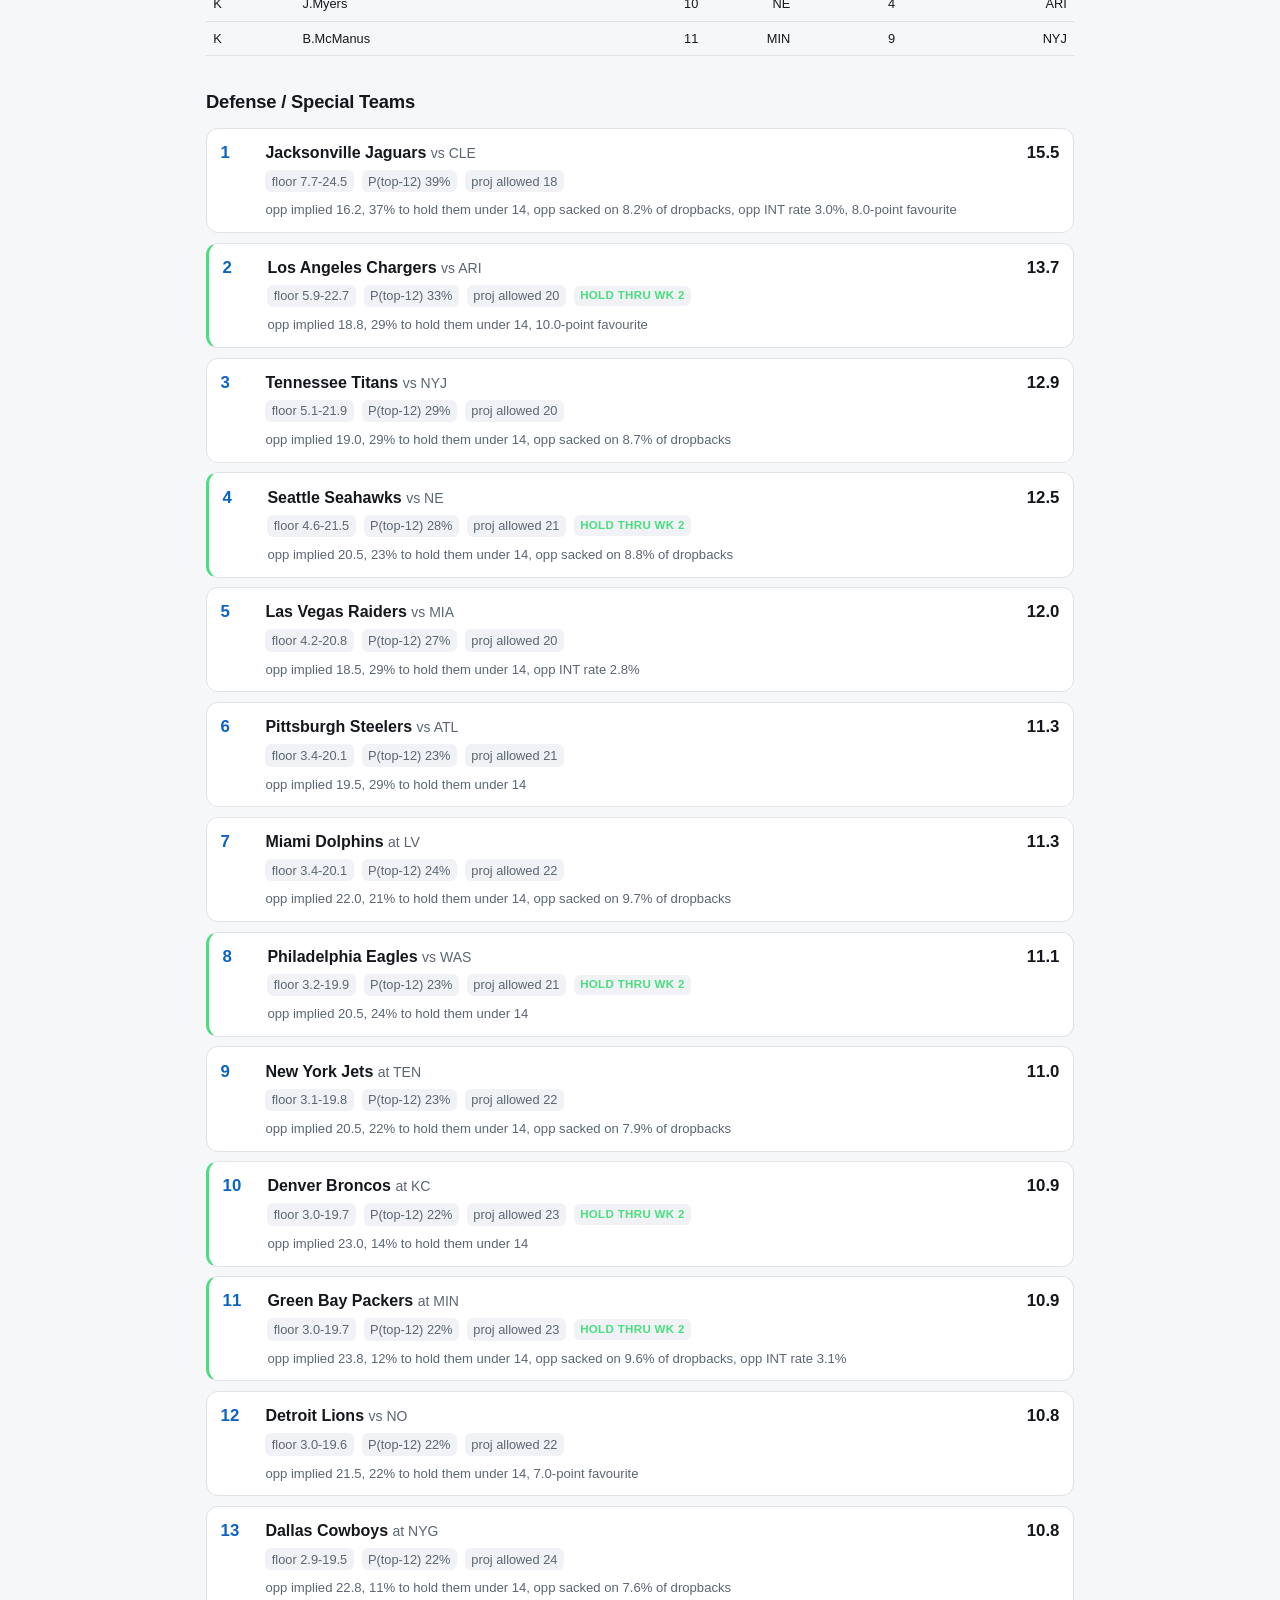
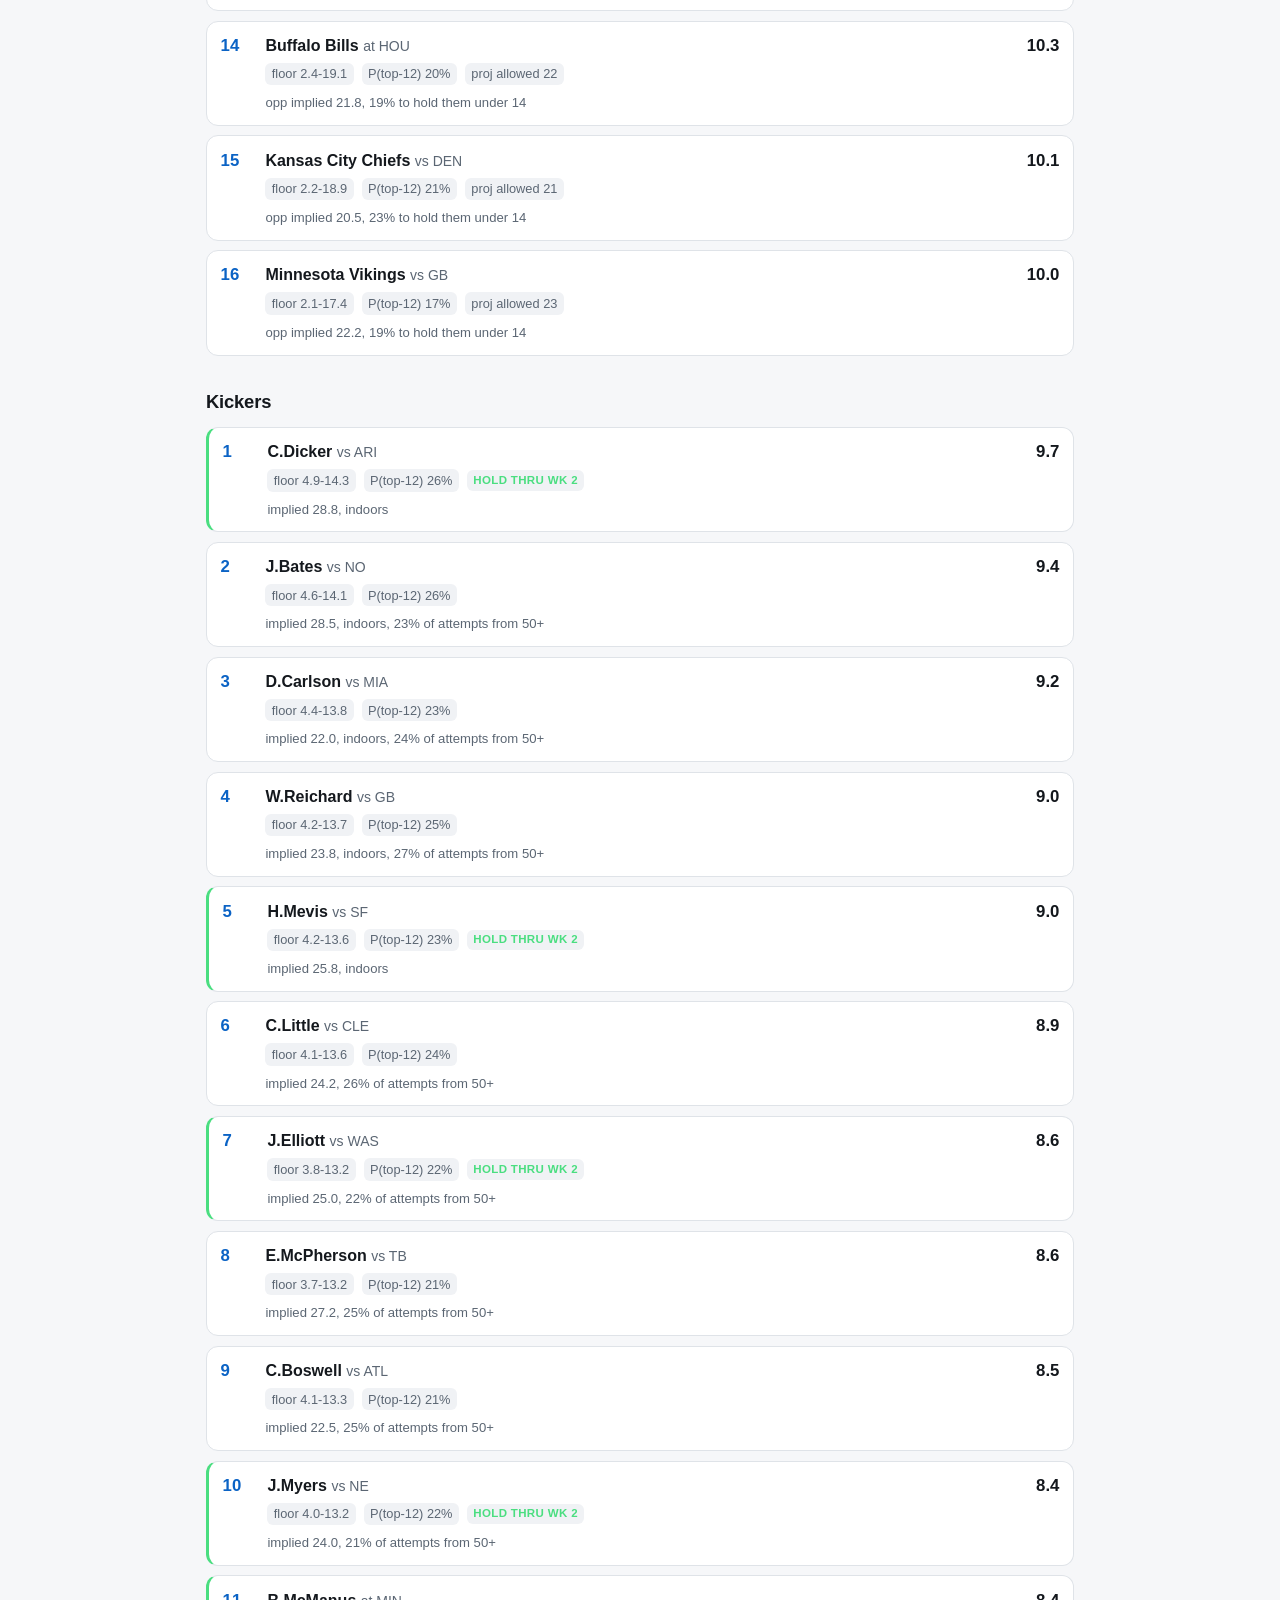
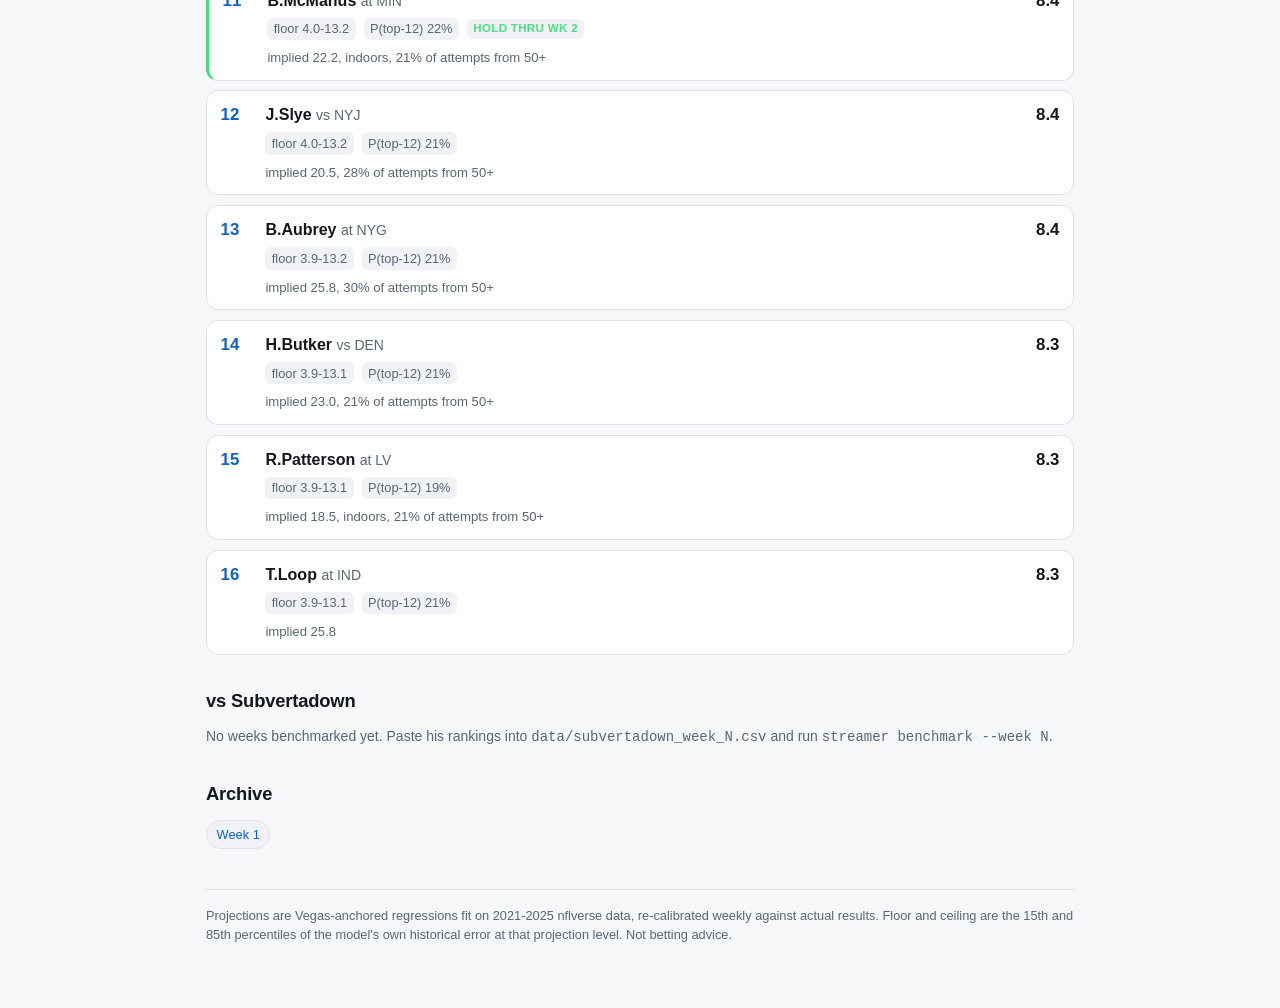
==== commit 4317d2f5: "weekly: refresh rankings (publish)" ====
--- a/docs/week_1.html
+++ b/docs/week_1.html
@@ -120,22 +120,22 @@
 <div class="wrap">
 <header>
 <h1>Week 1 streaming rankings</h1>
-<p class="sub">Streamer — DST &amp; K Rankings &middot; 2026 season &middot; updated Wed 02 Sep 2026, 09:12 UTC</p>
+<p class="sub">Streamer — DST &amp; K Rankings &middot; 2026 season &middot; updated Wed 02 Sep 2026, 14:49 UTC</p>
 </header>
 <div class="switch"><label for="profile-espn">ESPN, 10-team</label><label for="profile-yahoo">Yahoo, 14-team</label></div>
 <div class="profile-panel" id="panel-espn">
 <div class="badges"><span class="badge ok">live odds: 16 games</span><span class="badge">model: ridge</span><span class="badge">ESPN scoring &middot; 10-team</span></div>
-<h2>My team</h2><p class="sub">Skyline Fantasy Football League &middot; Brock to the Future (0-0) &middot; synced 2026-09-02 09:11 UTC</p><div class="card"><div class="row"><div class="rank">&#9878;</div><div><span class="name">vs The Fighting Amish</span> <span class="opp">coin flip</span></div><div class="pts">54%</div></div><div class="meta"><span>P(win) with the lineup below (from 48% as set)</span><span>you 126.1 &plusmn; 24</span><span>them 123.1 &plusmn; 22</span></div></div><h3>Recommended lineup</h3><div class="scroll"><table><thead><tr><th>Slot</th><th class="unit">Player</th><th>Pos</th><th>Tm</th><th>Proj</th><th>Range</th></tr></thead><tbody><tr><td>DST</td><td class='unit'>Titans D/ST</td><td>DST</td><td>TEN</td><td>12.9</td><td>&plusmn;8</td></tr><tr><td>K</td><td class='unit'>Jake Bates</td><td>K</td><td>DET</td><td>9.4</td><td>&plusmn;5</td></tr><tr><td>QB</td><td class='unit'>Drake Maye</td><td>QB</td><td>NE</td><td>17.2</td><td>&plusmn;8</td></tr><tr><td>RB</td><td class='unit'>Derrick Henry</td><td>RB</td><td>BAL</td><td>17.7</td><td>&plusmn;9</td></tr><tr><td>RB</td><td class='unit'>Kenny Gainwell <span class="hold-tag">start</span></td><td>RB</td><td>TB</td><td>13.4</td><td>&plusmn;8</td></tr><tr><td>TE</td><td class='unit'>Kyle Pitts Sr.</td><td>TE</td><td>ATL</td><td>13.3</td><td>&plusmn;7</td></tr><tr><td>WR</td><td class='unit'>Puka Nacua <span class="opp">Q</span></td><td>WR</td><td>LA</td><td>17.2</td><td>&plusmn;13</td></tr><tr><td>WR</td><td class='unit'>Drake London</td><td>WR</td><td>ATL</td><td>13.1</td><td>&plusmn;9</td></tr><tr><td>FLEX</td><td class='unit'>Breece Hall <span class="opp">Q</span></td><td>RB</td><td>NYJ</td><td>10.2</td><td>&plusmn;9</td></tr></tbody></table></div><p class="sub">Changes from your set lineup:</p><ul class="sub"><li><strong>RB</strong>: start Kenny Gainwell over Mike Evans</li></ul><p class="sub">Note: Josh Jacobs is in your IR slot but listed DAY_TO_DAY; the platform treats the roster as invalid until they are moved to the bench (needs a free spot) or dropped.</p><h3>Waiver moves</h3><div class="card"><div class="row"><div class="rank">S</div><div><span class="name">Tyrone Tracy Jr.</span> <span class="opp">RB NYG &middot; drop Justice Hill</span></div><div class="pts">+2.9</div></div><div class="why">+4.7/game rest of season; worth holding through this week; 10% rostered</div></div><div class="card"><div class="row"><div class="rank">S</div><div><span class="name">Audric Estime</span> <span class="opp">RB NO &middot; drop Ray Davis</span></div><div class="pts">+0.7</div></div><div class="why">+1.8 this week over Ray Davis; 0% rostered</div></div><div class="card"><div class="row"><div class="rank">U</div><div><span class="name">Jared Goff</span> <span class="opp">QB DET &middot; drop Xavier Worthy</span></div><div class="pts">+0.5</div></div><div class="why">+0.9 this week and +0.3/game rest of season</div></div><p class="sub">Drop watch: Justice Hill (5.4), Xavier Worthy (7.6), Ray Davis (4.7)</p>
-<h2>Two-week stream candidates</h2><p class='sub'>Favourable this week <em>and</em> next, so a waiver add can be held rather than churned.</p><div class="scroll"><table><thead><tr><th>Pos</th><th class="unit">Unit</th><th>Rank</th><th>Opp</th><th>Next</th><th>Next opp</th></tr></thead><tbody><tr><td>DST</td><td class='unit'>Los Angeles Chargers</td><td>2</td><td>ARI</td><td>1</td><td>LV</td></tr><tr><td>DST</td><td class='unit'>Seattle Seahawks</td><td>4</td><td>NE</td><td>2</td><td>ARI</td></tr><tr><td>DST</td><td class='unit'>Philadelphia Eagles</td><td>8</td><td>WAS</td><td>7</td><td>TEN</td></tr><tr><td>DST</td><td class='unit'>Green Bay Packers</td><td>9</td><td>MIN</td><td>4</td><td>NYJ</td></tr><tr><td>DST</td><td class='unit'>Denver Broncos</td><td>11</td><td>KC</td><td>10</td><td>JAX</td></tr><tr><td>K</td><td class='unit'>C.Dicker</td><td>1</td><td>ARI</td><td>1</td><td>LV</td></tr><tr><td>K</td><td class='unit'>H.Mevis</td><td>5</td><td>SF</td><td>2</td><td>NYG</td></tr><tr><td>K</td><td class='unit'>J.Elliott</td><td>7</td><td>WAS</td><td>11</td><td>TEN</td></tr><tr><td>K</td><td class='unit'>J.Myers</td><td>10</td><td>NE</td><td>4</td><td>ARI</td></tr><tr><td>K</td><td class='unit'>B.McManus</td><td>11</td><td>MIN</td><td>9</td><td>NYJ</td></tr></tbody></table></div>
-<h2>Defense / Special Teams</h2><div class="card"><div class="row"><div class="rank">1</div><div><span class="name">Jacksonville Jaguars</span> <span class="opp">vs CLE</span></div><div class="pts">15.5</div></div><div class="meta"><span>floor 7.7-24.5</span><span>P(top-12) 39%</span><span>proj allowed 18</span></div><div class="why">opp implied 16.2, 37% to hold them under 14, opp sacked on 8.2% of dropbacks, opp INT rate 3.0%, 8.0-point favourite</div></div><div class="card hold"><div class="row"><div class="rank">2</div><div><span class="name">Los Angeles Chargers</span> <span class="opp">vs ARI</span></div><div class="pts">13.7</div></div><div class="meta"><span>floor 5.9-22.7</span><span>P(top-12) 33%</span><span>proj allowed 20</span><span class="hold-tag">hold thru wk 2</span></div><div class="why">opp implied 18.8, 29% to hold them under 14, 10.0-point favourite</div></div><div class="card"><div class="row"><div class="rank">3</div><div><span class="name">Tennessee Titans</span> <span class="opp">vs NYJ</span></div><div class="pts">12.9</div></div><div class="meta"><span>floor 5.1-21.9</span><span>P(top-12) 29%</span><span>proj allowed 20</span></div><div class="why">opp implied 19.0, 29% to hold them under 14, opp sacked on 8.7% of dropbacks</div></div><div class="card hold"><div class="row"><div class="rank">4</div><div><span class="name">Seattle Seahawks</span> <span class="opp">vs NE</span></div><div class="pts">12.5</div></div><div class="meta"><span>floor 4.6-21.5</span><span>P(top-12) 28%</span><span>proj allowed 21</span><span class="hold-tag">hold thru wk 2</span></div><div class="why">opp implied 20.5, 23% to hold them under 14, opp sacked on 8.8% of dropbacks</div></div><div class="card"><div class="row"><div class="rank">5</div><div><span class="name">Las Vegas Raiders</span> <span class="opp">vs MIA</span></div><div class="pts">12.0</div></div><div class="meta"><span>floor 4.2-20.8</span><span>P(top-12) 27%</span><span>proj allowed 20</span></div><div class="why">opp implied 18.5, 29% to hold them under 14, opp INT rate 2.8%</div></div><div class="card"><div class="row"><div class="rank">6</div><div><span class="name">Miami Dolphins</span> <span class="opp">at LV</span></div><div class="pts">11.3</div></div><div class="meta"><span>floor 3.4-20.1</span><span>P(top-12) 24%</span><span>proj allowed 22</span></div><div class="why">opp implied 22.0, 21% to hold them under 14, opp sacked on 9.7% of dropbacks</div></div><div class="card"><div class="row"><div class="rank">7</div><div><span class="name">Pittsburgh Steelers</span> <span class="opp">vs ATL</span></div><div class="pts">11.2</div></div><div class="meta"><span>floor 3.3-19.9</span><span>P(top-12) 22%</span><span>proj allowed 21</span></div><div class="why">opp implied 19.8, 25% to hold them under 14</div></div><div class="card hold"><div class="row"><div class="rank">8</div><div><span class="name">Philadelphia Eagles</span> <span class="opp">vs WAS</span></div><div class="pts">11.1</div></div><div class="meta"><span>floor 3.2-19.9</span><span>P(top-12) 22%</span><span>proj allowed 21</span><span class="hold-tag">hold thru wk 2</span></div><div class="why">opp implied 20.5, 24% to hold them under 14</div></div><div class="card hold"><div class="row"><div class="rank">9</div><div><span class="name">Green Bay Packers</span> <span class="opp">at MIN</span></div><div class="pts">11.0</div></div><div class="meta"><span>floor 3.2-19.8</span><span>P(top-12) 23%</span><span>proj allowed 23</span><span class="hold-tag">hold thru wk 2</span></div><div class="why">opp implied 23.5, 13% to hold them under 14, opp sacked on 9.6% of dropbacks, opp INT rate 3.1%</div></div><div class="card"><div class="row"><div class="rank">10</div><div><span class="name">New York Jets</span> <span class="opp">at TEN</span></div><div class="pts">11.0</div></div><div class="meta"><span>floor 3.1-19.8</span><span>P(top-12) 23%</span><span>proj allowed 22</span></div><div class="why">opp implied 20.5, 22% to hold them under 14, opp sacked on 7.9% of dropbacks</div></div><div class="card hold"><div class="row"><div class="rank">11</div><div><span class="name">Denver Broncos</span> <span class="opp">at KC</span></div><div class="pts">10.9</div></div><div class="meta"><span>floor 3.0-19.7</span><span>P(top-12) 22%</span><span>proj allowed 23</span><span class="hold-tag">hold thru wk 2</span></div><div class="why">opp implied 23.0, 14% to hold them under 14</div></div><div class="card"><div class="row"><div class="rank">12</div><div><span class="name">Dallas Cowboys</span> <span class="opp">at NYG</span></div><div class="pts">10.8</div></div><div class="meta"><span>floor 2.9-19.5</span><span>P(top-12) 22%</span><span>proj allowed 24</span></div><div class="why">opp implied 22.8, 11% to hold them under 14, opp sacked on 7.6% of dropbacks</div></div><div class="card"><div class="row"><div class="rank">13</div><div><span class="name">Detroit Lions</span> <span class="opp">vs NO</span></div><div class="pts">10.7</div></div><div class="meta"><span>floor 2.8-19.5</span><span>P(top-12) 21%</span><span>proj allowed 22</span></div><div class="why">opp implied 21.8, 21% to hold them under 14, 7.0-point favourite</div></div><div class="card"><div class="row"><div class="rank">14</div><div><span class="name">Buffalo Bills</span> <span class="opp">at HOU</span></div><div class="pts">10.3</div></div><div class="meta"><span>floor 2.4-19.1</span><span>P(top-12) 20%</span><span>proj allowed 22</span></div><div class="why">opp implied 21.8, 19% to hold them under 14</div></div><div class="card"><div class="row"><div class="rank">15</div><div><span class="name">Minnesota Vikings</span> <span class="opp">vs GB</span></div><div class="pts">10.1</div></div><div class="meta"><span>floor 2.3-18.9</span><span>P(top-12) 21%</span><span>proj allowed 22</span></div><div class="why">opp implied 22.0, 19% to hold them under 14</div></div><div class="card"><div class="row"><div class="rank">16</div><div><span class="name">Kansas City Chiefs</span> <span class="opp">vs DEN</span></div><div class="pts">10.1</div></div><div class="meta"><span>floor 2.2-18.9</span><span>P(top-12) 20%</span><span>proj allowed 21</span></div><div class="why">opp implied 20.5, 23% to hold them under 14</div></div>
-<h2>Kickers</h2><div class="card hold"><div class="row"><div class="rank">1</div><div><span class="name">C.Dicker</span> <span class="opp">vs ARI</span></div><div class="pts">9.7</div></div><div class="meta"><span>floor 4.9-14.3</span><span>P(top-12) 26%</span><span class="hold-tag">hold thru wk 2</span></div><div class="why">implied 28.8, indoors</div></div><div class="card"><div class="row"><div class="rank">2</div><div><span class="name">J.Bates</span> <span class="opp">vs NO</span></div><div class="pts">9.4</div></div><div class="meta"><span>floor 4.6-14.1</span><span>P(top-12) 26%</span></div><div class="why">implied 28.8, indoors, 23% of attempts from 50+</div></div><div class="card"><div class="row"><div class="rank">3</div><div><span class="name">D.Carlson</span> <span class="opp">vs MIA</span></div><div class="pts">9.2</div></div><div class="meta"><span>floor 4.4-13.8</span><span>P(top-12) 23%</span></div><div class="why">implied 22.0, indoors, 24% of attempts from 50+</div></div><div class="card"><div class="row"><div class="rank">4</div><div><span class="name">W.Reichard</span> <span class="opp">vs GB</span></div><div class="pts">9.0</div></div><div class="meta"><span>floor 4.2-13.7</span><span>P(top-12) 25%</span></div><div class="why">implied 23.5, indoors, 27% of attempts from 50+</div></div><div class="card hold"><div class="row"><div class="rank">5</div><div><span class="name">H.Mevis</span> <span class="opp">vs SF</span></div><div class="pts">9.0</div></div><div class="meta"><span>floor 4.2-13.6</span><span>P(top-12) 23%</span><span class="hold-tag">hold thru wk 2</span></div><div class="why">implied 25.8, indoors</div></div><div class="card"><div class="row"><div class="rank">6</div><div><span class="name">C.Little</span> <span class="opp">vs CLE</span></div><div class="pts">8.9</div></div><div class="meta"><span>floor 4.1-13.6</span><span>P(top-12) 24%</span></div><div class="why">implied 24.2, 26% of attempts from 50+</div></div><div class="card hold"><div class="row"><div class="rank">7</div><div><span class="name">J.Elliott</span> <span class="opp">vs WAS</span></div><div class="pts">8.6</div></div><div class="meta"><span>floor 3.8-13.2</span><span>P(top-12) 22%</span><span class="hold-tag">hold thru wk 2</span></div><div class="why">implied 25.0, 22% of attempts from 50+</div></div><div class="card"><div class="row"><div class="rank">8</div><div><span class="name">E.McPherson</span> <span class="opp">vs TB</span></div><div class="pts">8.6</div></div><div class="meta"><span>floor 3.7-13.2</span><span>P(top-12) 21%</span></div><div class="why">implied 27.2, 25% of attempts from 50+</div></div><div class="card"><div class="row"><div class="rank">9</div><div><span class="name">C.Boswell</span> <span class="opp">vs ATL</span></div><div class="pts">8.5</div></div><div class="meta"><span>floor 4.1-13.3</span><span>P(top-12) 21%</span></div><div class="why">implied 22.8, 25% of attempts from 50+</div></div><div class="card hold"><div class="row"><div class="rank">10</div><div><span class="name">J.Myers</span> <span class="opp">vs NE</span></div><div class="pts">8.4</div></div><div class="meta"><span>floor 4.0-13.2</span><span>P(top-12) 22%</span><span class="hold-tag">hold thru wk 2</span></div><div class="why">implied 24.0, 21% of attempts from 50+</div></div><div class="card hold"><div class="row"><div class="rank">11</div><div><span class="name">B.McManus</span> <span class="opp">at MIN</span></div><div class="pts">8.4</div></div><div class="meta"><span>floor 4.0-13.2</span><span>P(top-12) 22%</span><span class="hold-tag">hold thru wk 2</span></div><div class="why">implied 22.0, indoors, 21% of attempts from 50+</div></div><div class="card"><div class="row"><div class="rank">12</div><div><span class="name">J.Slye</span> <span class="opp">vs NYJ</span></div><div class="pts">8.4</div></div><div class="meta"><span>floor 4.0-13.2</span><span>P(top-12) 21%</span></div><div class="why">implied 20.5, 28% of attempts from 50+</div></div><div class="card"><div class="row"><div class="rank">13</div><div><span class="name">B.Aubrey</span> <span class="opp">at NYG</span></div><div class="pts">8.4</div></div><div class="meta"><span>floor 3.9-13.2</span><span>P(top-12) 21%</span></div><div class="why">implied 25.8, 30% of attempts from 50+</div></div><div class="card"><div class="row"><div class="rank">14</div><div><span class="name">H.Butker</span> <span class="opp">vs DEN</span></div><div class="pts">8.3</div></div><div class="meta"><span>floor 3.9-13.1</span><span>P(top-12) 21%</span></div><div class="why">implied 23.0, 21% of attempts from 50+</div></div><div class="card"><div class="row"><div class="rank">15</div><div><span class="name">R.Patterson</span> <span class="opp">at LV</span></div><div class="pts">8.3</div></div><div class="meta"><span>floor 3.9-13.1</span><span>P(top-12) 19%</span></div><div class="why">implied 18.5, indoors, 21% of attempts from 50+</div></div><div class="card"><div class="row"><div class="rank">16</div><div><span class="name">T.Loop</span> <span class="opp">at IND</span></div><div class="pts">8.3</div></div><div class="meta"><span>floor 3.9-13.1</span><span>P(top-12) 21%</span></div><div class="why">implied 25.8</div></div>
+<h2>My team</h2><p class="sub">Skyline Fantasy Football League &middot; Brock to the Future (0-0) &middot; synced 2026-09-02 14:49 UTC</p><div class="card"><div class="row"><div class="rank">&#9878;</div><div><span class="name">vs The Fighting Amish</span> <span class="opp">coin flip</span></div><div class="pts">53%</div></div><div class="meta"><span>P(win) with the lineup below (from 48% as set)</span><span>you 126.0 &plusmn; 24</span><span>them 123.1 &plusmn; 22</span></div></div><h3>Recommended lineup</h3><div class="scroll"><table><thead><tr><th>Slot</th><th class="unit">Player</th><th>Pos</th><th>Tm</th><th>Proj</th><th>Range</th></tr></thead><tbody><tr><td>DST</td><td class='unit'>Titans D/ST</td><td>DST</td><td>TEN</td><td>12.9</td><td>&plusmn;8</td></tr><tr><td>K</td><td class='unit'>Jake Bates</td><td>K</td><td>DET</td><td>9.4</td><td>&plusmn;5</td></tr><tr><td>QB</td><td class='unit'>Drake Maye</td><td>QB</td><td>NE</td><td>17.2</td><td>&plusmn;8</td></tr><tr><td>RB</td><td class='unit'>Derrick Henry</td><td>RB</td><td>BAL</td><td>17.7</td><td>&plusmn;9</td></tr><tr><td>RB</td><td class='unit'>Kenny Gainwell <span class="hold-tag">start</span></td><td>RB</td><td>TB</td><td>13.4</td><td>&plusmn;8</td></tr><tr><td>TE</td><td class='unit'>Kyle Pitts Sr.</td><td>TE</td><td>ATL</td><td>13.3</td><td>&plusmn;7</td></tr><tr><td>WR</td><td class='unit'>Puka Nacua <span class="opp">Q</span></td><td>WR</td><td>LA</td><td>17.2</td><td>&plusmn;13</td></tr><tr><td>WR</td><td class='unit'>Drake London</td><td>WR</td><td>ATL</td><td>13.0</td><td>&plusmn;9</td></tr><tr><td>FLEX</td><td class='unit'>Breece Hall <span class="opp">Q</span></td><td>RB</td><td>NYJ</td><td>10.2</td><td>&plusmn;9</td></tr></tbody></table></div><p class="sub">Changes from your set lineup:</p><ul class="sub"><li><strong>RB</strong>: start Kenny Gainwell over Mike Evans</li></ul><p class="sub">Note: Josh Jacobs is in your IR slot but listed DAY_TO_DAY; the platform treats the roster as invalid until they are moved to the bench (needs a free spot) or dropped.</p><h3>Waiver moves</h3><div class="card"><div class="row"><div class="rank">S</div><div><span class="name">Tyrone Tracy Jr.</span> <span class="opp">RB NYG &middot; drop Justice Hill</span></div><div class="pts">+2.9</div></div><div class="why">+4.7/game rest of season; worth holding through this week; 10% rostered</div></div><div class="card"><div class="row"><div class="rank">S</div><div><span class="name">Audric Estime</span> <span class="opp">RB NO &middot; drop Ray Davis</span></div><div class="pts">+0.7</div></div><div class="why">+1.7 this week over Ray Davis; 0% rostered</div></div><div class="card"><div class="row"><div class="rank">U</div><div><span class="name">Jared Goff</span> <span class="opp">QB DET &middot; drop Xavier Worthy</span></div><div class="pts">+0.5</div></div><div class="why">+0.9 this week and +0.3/game rest of season</div></div><p class="sub">Drop watch: Justice Hill (5.4), Xavier Worthy (7.6), Ray Davis (4.7)</p>
+<h2>Two-week stream candidates</h2><p class='sub'>Favourable this week <em>and</em> next, so a waiver add can be held rather than churned.</p><div class="scroll"><table><thead><tr><th>Pos</th><th class="unit">Unit</th><th>Rank</th><th>Opp</th><th>Next</th><th>Next opp</th></tr></thead><tbody><tr><td>DST</td><td class='unit'>Los Angeles Chargers</td><td>2</td><td>ARI</td><td>1</td><td>LV</td></tr><tr><td>DST</td><td class='unit'>Seattle Seahawks</td><td>4</td><td>NE</td><td>2</td><td>ARI</td></tr><tr><td>DST</td><td class='unit'>Philadelphia Eagles</td><td>8</td><td>WAS</td><td>7</td><td>TEN</td></tr><tr><td>DST</td><td class='unit'>Denver Broncos</td><td>10</td><td>KC</td><td>10</td><td>JAX</td></tr><tr><td>DST</td><td class='unit'>Green Bay Packers</td><td>11</td><td>MIN</td><td>4</td><td>NYJ</td></tr><tr><td>K</td><td class='unit'>C.Dicker</td><td>1</td><td>ARI</td><td>1</td><td>LV</td></tr><tr><td>K</td><td class='unit'>H.Mevis</td><td>5</td><td>SF</td><td>2</td><td>NYG</td></tr><tr><td>K</td><td class='unit'>J.Elliott</td><td>7</td><td>WAS</td><td>11</td><td>TEN</td></tr><tr><td>K</td><td class='unit'>J.Myers</td><td>10</td><td>NE</td><td>4</td><td>ARI</td></tr><tr><td>K</td><td class='unit'>B.McManus</td><td>11</td><td>MIN</td><td>9</td><td>NYJ</td></tr></tbody></table></div>
+<h2>Defense / Special Teams</h2><div class="card"><div class="row"><div class="rank">1</div><div><span class="name">Jacksonville Jaguars</span> <span class="opp">vs CLE</span></div><div class="pts">15.5</div></div><div class="meta"><span>floor 7.7-24.5</span><span>P(top-12) 39%</span><span>proj allowed 18</span></div><div class="why">opp implied 16.2, 37% to hold them under 14, opp sacked on 8.2% of dropbacks, opp INT rate 3.0%, 8.0-point favourite</div></div><div class="card hold"><div class="row"><div class="rank">2</div><div><span class="name">Los Angeles Chargers</span> <span class="opp">vs ARI</span></div><div class="pts">13.7</div></div><div class="meta"><span>floor 5.9-22.7</span><span>P(top-12) 33%</span><span>proj allowed 20</span><span class="hold-tag">hold thru wk 2</span></div><div class="why">opp implied 18.8, 29% to hold them under 14, 10.0-point favourite</div></div><div class="card"><div class="row"><div class="rank">3</div><div><span class="name">Tennessee Titans</span> <span class="opp">vs NYJ</span></div><div class="pts">12.9</div></div><div class="meta"><span>floor 5.1-21.9</span><span>P(top-12) 29%</span><span>proj allowed 20</span></div><div class="why">opp implied 19.0, 29% to hold them under 14, opp sacked on 8.7% of dropbacks</div></div><div class="card hold"><div class="row"><div class="rank">4</div><div><span class="name">Seattle Seahawks</span> <span class="opp">vs NE</span></div><div class="pts">12.5</div></div><div class="meta"><span>floor 4.6-21.5</span><span>P(top-12) 28%</span><span>proj allowed 21</span><span class="hold-tag">hold thru wk 2</span></div><div class="why">opp implied 20.5, 23% to hold them under 14, opp sacked on 8.8% of dropbacks</div></div><div class="card"><div class="row"><div class="rank">5</div><div><span class="name">Las Vegas Raiders</span> <span class="opp">vs MIA</span></div><div class="pts">12.0</div></div><div class="meta"><span>floor 4.2-20.8</span><span>P(top-12) 27%</span><span>proj allowed 20</span></div><div class="why">opp implied 18.5, 29% to hold them under 14, opp INT rate 2.8%</div></div><div class="card"><div class="row"><div class="rank">6</div><div><span class="name">Pittsburgh Steelers</span> <span class="opp">vs ATL</span></div><div class="pts">11.3</div></div><div class="meta"><span>floor 3.4-20.1</span><span>P(top-12) 23%</span><span>proj allowed 21</span></div><div class="why">opp implied 19.5, 29% to hold them under 14</div></div><div class="card"><div class="row"><div class="rank">7</div><div><span class="name">Miami Dolphins</span> <span class="opp">at LV</span></div><div class="pts">11.3</div></div><div class="meta"><span>floor 3.4-20.1</span><span>P(top-12) 24%</span><span>proj allowed 22</span></div><div class="why">opp implied 22.0, 21% to hold them under 14, opp sacked on 9.7% of dropbacks</div></div><div class="card hold"><div class="row"><div class="rank">8</div><div><span class="name">Philadelphia Eagles</span> <span class="opp">vs WAS</span></div><div class="pts">11.1</div></div><div class="meta"><span>floor 3.2-19.9</span><span>P(top-12) 23%</span><span>proj allowed 21</span><span class="hold-tag">hold thru wk 2</span></div><div class="why">opp implied 20.5, 24% to hold them under 14</div></div><div class="card"><div class="row"><div class="rank">9</div><div><span class="name">New York Jets</span> <span class="opp">at TEN</span></div><div class="pts">11.0</div></div><div class="meta"><span>floor 3.1-19.8</span><span>P(top-12) 23%</span><span>proj allowed 22</span></div><div class="why">opp implied 20.5, 22% to hold them under 14, opp sacked on 7.9% of dropbacks</div></div><div class="card hold"><div class="row"><div class="rank">10</div><div><span class="name">Denver Broncos</span> <span class="opp">at KC</span></div><div class="pts">10.9</div></div><div class="meta"><span>floor 3.0-19.7</span><span>P(top-12) 22%</span><span>proj allowed 23</span><span class="hold-tag">hold thru wk 2</span></div><div class="why">opp implied 23.0, 14% to hold them under 14</div></div><div class="card hold"><div class="row"><div class="rank">11</div><div><span class="name">Green Bay Packers</span> <span class="opp">at MIN</span></div><div class="pts">10.9</div></div><div class="meta"><span>floor 3.0-19.7</span><span>P(top-12) 22%</span><span>proj allowed 23</span><span class="hold-tag">hold thru wk 2</span></div><div class="why">opp implied 23.8, 12% to hold them under 14, opp sacked on 9.6% of dropbacks, opp INT rate 3.1%</div></div><div class="card"><div class="row"><div class="rank">12</div><div><span class="name">Detroit Lions</span> <span class="opp">vs NO</span></div><div class="pts">10.8</div></div><div class="meta"><span>floor 3.0-19.6</span><span>P(top-12) 22%</span><span>proj allowed 22</span></div><div class="why">opp implied 21.5, 22% to hold them under 14, 7.0-point favourite</div></div><div class="card"><div class="row"><div class="rank">13</div><div><span class="name">Dallas Cowboys</span> <span class="opp">at NYG</span></div><div class="pts">10.8</div></div><div class="meta"><span>floor 2.9-19.5</span><span>P(top-12) 22%</span><span>proj allowed 24</span></div><div class="why">opp implied 22.8, 11% to hold them under 14, opp sacked on 7.6% of dropbacks</div></div><div class="card"><div class="row"><div class="rank">14</div><div><span class="name">Buffalo Bills</span> <span class="opp">at HOU</span></div><div class="pts">10.3</div></div><div class="meta"><span>floor 2.4-19.1</span><span>P(top-12) 20%</span><span>proj allowed 22</span></div><div class="why">opp implied 21.8, 19% to hold them under 14</div></div><div class="card"><div class="row"><div class="rank">15</div><div><span class="name">Kansas City Chiefs</span> <span class="opp">vs DEN</span></div><div class="pts">10.1</div></div><div class="meta"><span>floor 2.2-18.9</span><span>P(top-12) 21%</span><span>proj allowed 21</span></div><div class="why">opp implied 20.5, 23% to hold them under 14</div></div><div class="card"><div class="row"><div class="rank">16</div><div><span class="name">Minnesota Vikings</span> <span class="opp">vs GB</span></div><div class="pts">10.0</div></div><div class="meta"><span>floor 2.1-17.4</span><span>P(top-12) 17%</span><span>proj allowed 23</span></div><div class="why">opp implied 22.2, 19% to hold them under 14</div></div>
+<h2>Kickers</h2><div class="card hold"><div class="row"><div class="rank">1</div><div><span class="name">C.Dicker</span> <span class="opp">vs ARI</span></div><div class="pts">9.7</div></div><div class="meta"><span>floor 4.9-14.3</span><span>P(top-12) 26%</span><span class="hold-tag">hold thru wk 2</span></div><div class="why">implied 28.8, indoors</div></div><div class="card"><div class="row"><div class="rank">2</div><div><span class="name">J.Bates</span> <span class="opp">vs NO</span></div><div class="pts">9.4</div></div><div class="meta"><span>floor 4.6-14.1</span><span>P(top-12) 26%</span></div><div class="why">implied 28.5, indoors, 23% of attempts from 50+</div></div><div class="card"><div class="row"><div class="rank">3</div><div><span class="name">D.Carlson</span> <span class="opp">vs MIA</span></div><div class="pts">9.2</div></div><div class="meta"><span>floor 4.4-13.8</span><span>P(top-12) 23%</span></div><div class="why">implied 22.0, indoors, 24% of attempts from 50+</div></div><div class="card"><div class="row"><div class="rank">4</div><div><span class="name">W.Reichard</span> <span class="opp">vs GB</span></div><div class="pts">9.0</div></div><div class="meta"><span>floor 4.2-13.7</span><span>P(top-12) 25%</span></div><div class="why">implied 23.8, indoors, 27% of attempts from 50+</div></div><div class="card hold"><div class="row"><div class="rank">5</div><div><span class="name">H.Mevis</span> <span class="opp">vs SF</span></div><div class="pts">9.0</div></div><div class="meta"><span>floor 4.2-13.6</span><span>P(top-12) 23%</span><span class="hold-tag">hold thru wk 2</span></div><div class="why">implied 25.8, indoors</div></div><div class="card"><div class="row"><div class="rank">6</div><div><span class="name">C.Little</span> <span class="opp">vs CLE</span></div><div class="pts">8.9</div></div><div class="meta"><span>floor 4.1-13.6</span><span>P(top-12) 24%</span></div><div class="why">implied 24.2, 26% of attempts from 50+</div></div><div class="card hold"><div class="row"><div class="rank">7</div><div><span class="name">J.Elliott</span> <span class="opp">vs WAS</span></div><div class="pts">8.6</div></div><div class="meta"><span>floor 3.8-13.2</span><span>P(top-12) 22%</span><span class="hold-tag">hold thru wk 2</span></div><div class="why">implied 25.0, 22% of attempts from 50+</div></div><div class="card"><div class="row"><div class="rank">8</div><div><span class="name">E.McPherson</span> <span class="opp">vs TB</span></div><div class="pts">8.6</div></div><div class="meta"><span>floor 3.7-13.2</span><span>P(top-12) 21%</span></div><div class="why">implied 27.2, 25% of attempts from 50+</div></div><div class="card"><div class="row"><div class="rank">9</div><div><span class="name">C.Boswell</span> <span class="opp">vs ATL</span></div><div class="pts">8.5</div></div><div class="meta"><span>floor 4.1-13.3</span><span>P(top-12) 21%</span></div><div class="why">implied 22.5, 25% of attempts from 50+</div></div><div class="card hold"><div class="row"><div class="rank">10</div><div><span class="name">J.Myers</span> <span class="opp">vs NE</span></div><div class="pts">8.4</div></div><div class="meta"><span>floor 4.0-13.2</span><span>P(top-12) 22%</span><span class="hold-tag">hold thru wk 2</span></div><div class="why">implied 24.0, 21% of attempts from 50+</div></div><div class="card hold"><div class="row"><div class="rank">11</div><div><span class="name">B.McManus</span> <span class="opp">at MIN</span></div><div class="pts">8.4</div></div><div class="meta"><span>floor 4.0-13.2</span><span>P(top-12) 22%</span><span class="hold-tag">hold thru wk 2</span></div><div class="why">implied 22.2, indoors, 21% of attempts from 50+</div></div><div class="card"><div class="row"><div class="rank">12</div><div><span class="name">J.Slye</span> <span class="opp">vs NYJ</span></div><div class="pts">8.4</div></div><div class="meta"><span>floor 4.0-13.2</span><span>P(top-12) 21%</span></div><div class="why">implied 20.5, 28% of attempts from 50+</div></div><div class="card"><div class="row"><div class="rank">13</div><div><span class="name">B.Aubrey</span> <span class="opp">at NYG</span></div><div class="pts">8.4</div></div><div class="meta"><span>floor 3.9-13.2</span><span>P(top-12) 21%</span></div><div class="why">implied 25.8, 30% of attempts from 50+</div></div><div class="card"><div class="row"><div class="rank">14</div><div><span class="name">H.Butker</span> <span class="opp">vs DEN</span></div><div class="pts">8.3</div></div><div class="meta"><span>floor 3.9-13.1</span><span>P(top-12) 21%</span></div><div class="why">implied 23.0, 21% of attempts from 50+</div></div><div class="card"><div class="row"><div class="rank">15</div><div><span class="name">R.Patterson</span> <span class="opp">at LV</span></div><div class="pts">8.3</div></div><div class="meta"><span>floor 3.9-13.1</span><span>P(top-12) 19%</span></div><div class="why">implied 18.5, indoors, 21% of attempts from 50+</div></div><div class="card"><div class="row"><div class="rank">16</div><div><span class="name">T.Loop</span> <span class="opp">at IND</span></div><div class="pts">8.3</div></div><div class="meta"><span>floor 3.9-13.1</span><span>P(top-12) 21%</span></div><div class="why">implied 25.8</div></div>
 <h2>vs Subvertadown</h2><p class='sub'>No weeks benchmarked yet. Paste his rankings into <code>data/subvertadown_week_N.csv</code> and run <code>streamer benchmark --week N</code>.</p>
 </div>
 <div class="profile-panel" id="panel-yahoo">
 <div class="badges"><span class="badge ok">live odds: 16 games</span><span class="badge">model: ridge</span><span class="badge">Yahoo scoring &middot; 14-team</span></div>
 <h2>Two-week stream candidates</h2><p class='sub'>Favourable this week <em>and</em> next, so a waiver add can be held rather than churned.</p><div class="scroll"><table><thead><tr><th>Pos</th><th class="unit">Unit</th><th>Rank</th><th>Opp</th><th>Next</th><th>Next opp</th></tr></thead><tbody><tr><td>DST</td><td class='unit'>Los Angeles Chargers</td><td>2</td><td>ARI</td><td>1</td><td>LV</td></tr><tr><td>DST</td><td class='unit'>Seattle Seahawks</td><td>4</td><td>NE</td><td>2</td><td>ARI</td></tr><tr><td>DST</td><td class='unit'>Philadelphia Eagles</td><td>7</td><td>WAS</td><td>8</td><td>TEN</td></tr><tr><td>DST</td><td class='unit'>Kansas City Chiefs</td><td>11</td><td>DEN</td><td>10</td><td>IND</td></tr><tr><td>K</td><td class='unit'>C.Dicker</td><td>1</td><td>ARI</td><td>1</td><td>LV</td></tr><tr><td>K</td><td class='unit'>H.Mevis</td><td>5</td><td>SF</td><td>2</td><td>NYG</td></tr><tr><td>K</td><td class='unit'>J.Elliott</td><td>7</td><td>WAS</td><td>11</td><td>TEN</td></tr><tr><td>K</td><td class='unit'>J.Myers</td><td>10</td><td>NE</td><td>4</td><td>ARI</td></tr><tr><td>K</td><td class='unit'>B.McManus</td><td>11</td><td>MIN</td><td>9</td><td>NYJ</td></tr></tbody></table></div>
-<h2>Defense / Special Teams</h2><div class="card"><div class="row"><div class="rank">1</div><div><span class="name">Jacksonville Jaguars</span> <span class="opp">vs CLE</span></div><div class="pts">10.8</div></div><div class="meta"><span>floor 4.7-17.8</span><span>P(top-12) 43%</span><span>proj allowed 18</span></div><div class="why">opp implied 16.2, 37% to hold them under 14, opp sacked on 8.2% of dropbacks, opp INT rate 3.0%, 8.0-point favourite</div></div><div class="card hold"><div class="row"><div class="rank">2</div><div><span class="name">Los Angeles Chargers</span> <span class="opp">vs ARI</span></div><div class="pts">9.8</div></div><div class="meta"><span>floor 3.7-16.8</span><span>P(top-12) 36%</span><span>proj allowed 20</span><span class="hold-tag">hold thru wk 2</span></div><div class="why">opp implied 18.8, 29% to hold them under 14, 10.0-point favourite</div></div><div class="card"><div class="row"><div class="rank">3</div><div><span class="name">Tennessee Titans</span> <span class="opp">vs NYJ</span></div><div class="pts">8.6</div></div><div class="meta"><span>floor 2.6-15.6</span><span>P(top-12) 31%</span><span>proj allowed 20</span></div><div class="why">opp implied 19.0, 29% to hold them under 14, opp sacked on 8.7% of dropbacks</div></div><div class="card hold"><div class="row"><div class="rank">4</div><div><span class="name">Seattle Seahawks</span> <span class="opp">vs NE</span></div><div class="pts">8.6</div></div><div class="meta"><span>floor 2.6-15.6</span><span>P(top-12) 30%</span><span>proj allowed 21</span><span class="hold-tag">hold thru wk 2</span></div><div class="why">opp implied 20.5, 23% to hold them under 14, opp sacked on 8.8% of dropbacks</div></div><div class="card"><div class="row"><div class="rank">5</div><div><span class="name">Las Vegas Raiders</span> <span class="opp">vs MIA</span></div><div class="pts">8.4</div></div><div class="meta"><span>floor 2.8-15.0</span><span>P(top-12) 28%</span><span>proj allowed 20</span></div><div class="why">opp implied 18.5, 29% to hold them under 14, opp INT rate 2.8%</div></div><div class="card"><div class="row"><div class="rank">6</div><div><span class="name">Pittsburgh Steelers</span> <span class="opp">vs ATL</span></div><div class="pts">8.0</div></div><div class="meta"><span>floor 2.4-14.7</span><span>P(top-12) 26%</span><span>proj allowed 21</span></div><div class="why">opp implied 19.8, 25% to hold them under 14</div></div><div class="card hold"><div class="row"><div class="rank">7</div><div><span class="name">Philadelphia Eagles</span> <span class="opp">vs WAS</span></div><div class="pts">7.9</div></div><div class="meta"><span>floor 2.3-14.5</span><span>P(top-12) 25%</span><span>proj allowed 21</span><span class="hold-tag">hold thru wk 2</span></div><div class="why">opp implied 20.5, 24% to hold them under 14</div></div><div class="card"><div class="row"><div class="rank">8</div><div><span class="name">Detroit Lions</span> <span class="opp">vs NO</span></div><div class="pts">7.7</div></div><div class="meta"><span>floor 2.1-14.3</span><span>P(top-12) 24%</span><span>proj allowed 22</span></div><div class="why">opp implied 21.8, 21% to hold them under 14, 7.0-point favourite</div></div><div class="card"><div class="row"><div class="rank">9</div><div><span class="name">Dallas Cowboys</span> <span class="opp">at NYG</span></div><div class="pts">7.4</div></div><div class="meta"><span>floor 1.8-14.0</span><span>P(top-12) 24%</span><span>proj allowed 24</span></div><div class="why">opp implied 22.8, 11% to hold them under 14, opp sacked on 7.6% of dropbacks</div></div><div class="card"><div class="row"><div class="rank">10</div><div><span class="name">Buffalo Bills</span> <span class="opp">at HOU</span></div><div class="pts">7.4</div></div><div class="meta"><span>floor 1.8-14.0</span><span>P(top-12) 23%</span><span>proj allowed 22</span></div><div class="why">opp implied 21.8, 19% to hold them under 14</div></div><div class="card hold"><div class="row"><div class="rank">11</div><div><span class="name">Kansas City Chiefs</span> <span class="opp">vs DEN</span></div><div class="pts">7.4</div></div><div class="meta"><span>floor 1.8-14.0</span><span>P(top-12) 24%</span><span>proj allowed 21</span><span class="hold-tag">hold thru wk 2</span></div><div class="why">opp implied 20.5, 23% to hold them under 14</div></div><div class="card"><div class="row"><div class="rank">12</div><div><span class="name">New York Jets</span> <span class="opp">at TEN</span></div><div class="pts">7.4</div></div><div class="meta"><span>floor 1.8-14.0</span><span>P(top-12) 23%</span><span>proj allowed 22</span></div><div class="why">opp implied 20.5, 22% to hold them under 14, opp sacked on 7.9% of dropbacks</div></div><div class="card"><div class="row"><div class="rank">13</div><div><span class="name">Miami Dolphins</span> <span class="opp">at LV</span></div><div class="pts">7.3</div></div><div class="meta"><span>floor 1.7-13.9</span><span>P(top-12) 24%</span><span>proj allowed 22</span></div><div class="why">opp implied 22.0, 21% to hold them under 14, opp sacked on 9.7% of dropbacks</div></div><div class="card"><div class="row"><div class="rank">14</div><div><span class="name">Green Bay Packers</span> <span class="opp">at MIN</span></div><div class="pts">7.3</div></div><div class="meta"><span>floor 1.7-13.9</span><span>P(top-12) 24%</span><span>proj allowed 23</span></div><div class="why">opp implied 23.5, 13% to hold them under 14, opp sacked on 9.6% of dropbacks, opp INT rate 3.1%</div></div><div class="card"><div class="row"><div class="rank">15</div><div><span class="name">Los Angeles Rams</span> <span class="opp">vs SF</span></div><div class="pts">7.2</div></div><div class="meta"><span>floor 1.7-13.9</span><span>P(top-12) 23%</span><span>proj allowed 23</span></div><div class="why">opp implied 22.2, 12% to hold them under 14</div></div><div class="card"><div class="row"><div class="rank">16</div><div><span class="name">Baltimore Ravens</span> <span class="opp">at IND</span></div><div class="pts">7.2</div></div><div class="meta"><span>floor 1.6-13.8</span><span>P(top-12) 23%</span><span>proj allowed 23</span></div><div class="why">opp implied 22.2, 12% to hold them under 14</div></div>
-<h2>Kickers</h2><div class="card hold"><div class="row"><div class="rank">1</div><div><span class="name">C.Dicker</span> <span class="opp">vs ARI</span></div><div class="pts">10.0</div></div><div class="meta"><span>floor 5.1-14.5</span><span>P(top-12) 31%</span><span class="hold-tag">hold thru wk 2</span></div><div class="why">implied 28.8, indoors</div></div><div class="card"><div class="row"><div class="rank">2</div><div><span class="name">J.Bates</span> <span class="opp">vs NO</span></div><div class="pts">9.7</div></div><div class="meta"><span>floor 4.9-14.2</span><span>P(top-12) 30%</span></div><div class="why">implied 28.8, indoors, 23% of attempts from 50+</div></div><div class="card"><div class="row"><div class="rank">3</div><div><span class="name">D.Carlson</span> <span class="opp">vs MIA</span></div><div class="pts">9.5</div></div><div class="meta"><span>floor 4.6-14.0</span><span>P(top-12) 27%</span></div><div class="why">implied 22.0, indoors, 24% of attempts from 50+</div></div><div class="card"><div class="row"><div class="rank">4</div><div><span class="name">W.Reichard</span> <span class="opp">vs GB</span></div><div class="pts">9.3</div></div><div class="meta"><span>floor 4.5-13.8</span><span>P(top-12) 25%</span></div><div class="why">implied 23.5, indoors, 27% of attempts from 50+</div></div><div class="card hold"><div class="row"><div class="rank">5</div><div><span class="name">H.Mevis</span> <span class="opp">vs SF</span></div><div class="pts">9.3</div></div><div class="meta"><span>floor 4.4-13.8</span><span>P(top-12) 26%</span><span class="hold-tag">hold thru wk 2</span></div><div class="why">implied 25.8, indoors</div></div><div class="card"><div class="row"><div class="rank">6</div><div><span class="name">C.Little</span> <span class="opp">vs CLE</span></div><div class="pts">9.3</div></div><div class="meta"><span>floor 4.4-13.8</span><span>P(top-12) 25%</span></div><div class="why">implied 24.2, 26% of attempts from 50+</div></div><div class="card hold"><div class="row"><div class="rank">7</div><div><span class="name">J.Elliott</span> <span class="opp">vs WAS</span></div><div class="pts">8.9</div></div><div class="meta"><span>floor 4.0-13.4</span><span>P(top-12) 24%</span><span class="hold-tag">hold thru wk 2</span></div><div class="why">implied 25.0, 22% of attempts from 50+</div></div><div class="card"><div class="row"><div class="rank">8</div><div><span class="name">E.McPherson</span> <span class="opp">vs TB</span></div><div class="pts">8.9</div></div><div class="meta"><span>floor 4.0-13.4</span><span>P(top-12) 24%</span></div><div class="why">implied 27.2, 25% of attempts from 50+</div></div><div class="card"><div class="row"><div class="rank">9</div><div><span class="name">C.Boswell</span> <span class="opp">vs ATL</span></div><div class="pts">8.8</div></div><div class="meta"><span>floor 4.2-13.4</span><span>P(top-12) 25%</span></div><div class="why">implied 22.8, 25% of attempts from 50+</div></div><div class="card hold"><div class="row"><div class="rank">10</div><div><span class="name">J.Myers</span> <span class="opp">vs NE</span></div><div class="pts">8.8</div></div><div class="meta"><span>floor 4.2-13.3</span><span>P(top-12) 25%</span><span class="hold-tag">hold thru wk 2</span></div><div class="why">implied 24.0, 21% of attempts from 50+</div></div><div class="card hold"><div class="row"><div class="rank">11</div><div><span class="name">B.McManus</span> <span class="opp">at MIN</span></div><div class="pts">8.8</div></div><div class="meta"><span>floor 4.2-13.3</span><span>P(top-12) 24%</span><span class="hold-tag">hold thru wk 2</span></div><div class="why">implied 22.0, indoors, 21% of attempts from 50+</div></div><div class="card"><div class="row"><div class="rank">12</div><div><span class="name">J.Slye</span> <span class="opp">vs NYJ</span></div><div class="pts">8.7</div></div><div class="meta"><span>floor 4.2-13.3</span><span>P(top-12) 24%</span></div><div class="why">implied 20.5, 28% of attempts from 50+</div></div><div class="card"><div class="row"><div class="rank">13</div><div><span class="name">B.Aubrey</span> <span class="opp">at NYG</span></div><div class="pts">8.7</div></div><div class="meta"><span>floor 4.2-13.3</span><span>P(top-12) 24%</span></div><div class="why">implied 25.8, 30% of attempts from 50+</div></div><div class="card"><div class="row"><div class="rank">14</div><div><span class="name">H.Butker</span> <span class="opp">vs DEN</span></div><div class="pts">8.7</div></div><div class="meta"><span>floor 4.1-13.2</span><span>P(top-12) 24%</span></div><div class="why">implied 23.0, 21% of attempts from 50+</div></div><div class="card"><div class="row"><div class="rank">15</div><div><span class="name">T.Loop</span> <span class="opp">at IND</span></div><div class="pts">8.6</div></div><div class="meta"><span>floor 4.0-13.2</span><span>P(top-12) 23%</span></div><div class="why">implied 25.8</div></div><div class="card"><div class="row"><div class="rank">16</div><div><span class="name">R.Patterson</span> <span class="opp">at LV</span></div><div class="pts">8.6</div></div><div class="meta"><span>floor 4.0-13.2</span><span>P(top-12) 23%</span></div><div class="why">implied 18.5, indoors, 21% of attempts from 50+</div></div>
+<h2>Defense / Special Teams</h2><div class="card"><div class="row"><div class="rank">1</div><div><span class="name">Jacksonville Jaguars</span> <span class="opp">vs CLE</span></div><div class="pts">10.8</div></div><div class="meta"><span>floor 4.7-17.8</span><span>P(top-12) 43%</span><span>proj allowed 18</span></div><div class="why">opp implied 16.2, 37% to hold them under 14, opp sacked on 8.2% of dropbacks, opp INT rate 3.0%, 8.0-point favourite</div></div><div class="card hold"><div class="row"><div class="rank">2</div><div><span class="name">Los Angeles Chargers</span> <span class="opp">vs ARI</span></div><div class="pts">9.8</div></div><div class="meta"><span>floor 3.7-16.8</span><span>P(top-12) 36%</span><span>proj allowed 20</span><span class="hold-tag">hold thru wk 2</span></div><div class="why">opp implied 18.8, 29% to hold them under 14, 10.0-point favourite</div></div><div class="card"><div class="row"><div class="rank">3</div><div><span class="name">Tennessee Titans</span> <span class="opp">vs NYJ</span></div><div class="pts">8.6</div></div><div class="meta"><span>floor 2.6-15.6</span><span>P(top-12) 31%</span><span>proj allowed 20</span></div><div class="why">opp implied 19.0, 29% to hold them under 14, opp sacked on 8.7% of dropbacks</div></div><div class="card hold"><div class="row"><div class="rank">4</div><div><span class="name">Seattle Seahawks</span> <span class="opp">vs NE</span></div><div class="pts">8.6</div></div><div class="meta"><span>floor 2.6-15.6</span><span>P(top-12) 30%</span><span>proj allowed 21</span><span class="hold-tag">hold thru wk 2</span></div><div class="why">opp implied 20.5, 23% to hold them under 14, opp sacked on 8.8% of dropbacks</div></div><div class="card"><div class="row"><div class="rank">5</div><div><span class="name">Las Vegas Raiders</span> <span class="opp">vs MIA</span></div><div class="pts">8.4</div></div><div class="meta"><span>floor 2.8-15.0</span><span>P(top-12) 28%</span><span>proj allowed 20</span></div><div class="why">opp implied 18.5, 29% to hold them under 14, opp INT rate 2.8%</div></div><div class="card"><div class="row"><div class="rank">6</div><div><span class="name">Pittsburgh Steelers</span> <span class="opp">vs ATL</span></div><div class="pts">8.1</div></div><div class="meta"><span>floor 2.5-14.7</span><span>P(top-12) 26%</span><span>proj allowed 21</span></div><div class="why">opp implied 19.5, 29% to hold them under 14</div></div><div class="card hold"><div class="row"><div class="rank">7</div><div><span class="name">Philadelphia Eagles</span> <span class="opp">vs WAS</span></div><div class="pts">7.9</div></div><div class="meta"><span>floor 2.3-14.5</span><span>P(top-12) 25%</span><span>proj allowed 21</span><span class="hold-tag">hold thru wk 2</span></div><div class="why">opp implied 20.5, 24% to hold them under 14</div></div><div class="card"><div class="row"><div class="rank">8</div><div><span class="name">Detroit Lions</span> <span class="opp">vs NO</span></div><div class="pts">7.8</div></div><div class="meta"><span>floor 2.2-14.4</span><span>P(top-12) 25%</span><span>proj allowed 22</span></div><div class="why">opp implied 21.5, 22% to hold them under 14, 7.0-point favourite</div></div><div class="card"><div class="row"><div class="rank">9</div><div><span class="name">Dallas Cowboys</span> <span class="opp">at NYG</span></div><div class="pts">7.4</div></div><div class="meta"><span>floor 1.8-14.0</span><span>P(top-12) 24%</span><span>proj allowed 24</span></div><div class="why">opp implied 22.8, 11% to hold them under 14, opp sacked on 7.6% of dropbacks</div></div><div class="card"><div class="row"><div class="rank">10</div><div><span class="name">Buffalo Bills</span> <span class="opp">at HOU</span></div><div class="pts">7.4</div></div><div class="meta"><span>floor 1.8-14.0</span><span>P(top-12) 23%</span><span>proj allowed 22</span></div><div class="why">opp implied 21.8, 19% to hold them under 14</div></div><div class="card hold"><div class="row"><div class="rank">11</div><div><span class="name">Kansas City Chiefs</span> <span class="opp">vs DEN</span></div><div class="pts">7.4</div></div><div class="meta"><span>floor 1.8-14.0</span><span>P(top-12) 24%</span><span>proj allowed 21</span><span class="hold-tag">hold thru wk 2</span></div><div class="why">opp implied 20.5, 23% to hold them under 14</div></div><div class="card"><div class="row"><div class="rank">12</div><div><span class="name">New York Jets</span> <span class="opp">at TEN</span></div><div class="pts">7.4</div></div><div class="meta"><span>floor 1.8-14.0</span><span>P(top-12) 23%</span><span>proj allowed 22</span></div><div class="why">opp implied 20.5, 22% to hold them under 14, opp sacked on 7.9% of dropbacks</div></div><div class="card"><div class="row"><div class="rank">13</div><div><span class="name">Miami Dolphins</span> <span class="opp">at LV</span></div><div class="pts">7.3</div></div><div class="meta"><span>floor 1.7-13.9</span><span>P(top-12) 24%</span><span>proj allowed 22</span></div><div class="why">opp implied 22.0, 21% to hold them under 14, opp sacked on 9.7% of dropbacks</div></div><div class="card"><div class="row"><div class="rank">14</div><div><span class="name">Los Angeles Rams</span> <span class="opp">vs SF</span></div><div class="pts">7.2</div></div><div class="meta"><span>floor 1.7-13.9</span><span>P(top-12) 23%</span><span>proj allowed 23</span></div><div class="why">opp implied 22.2, 12% to hold them under 14</div></div><div class="card"><div class="row"><div class="rank">15</div><div><span class="name">Baltimore Ravens</span> <span class="opp">at IND</span></div><div class="pts">7.2</div></div><div class="meta"><span>floor 1.6-13.8</span><span>P(top-12) 23%</span><span>proj allowed 23</span></div><div class="why">opp implied 22.2, 12% to hold them under 14</div></div><div class="card"><div class="row"><div class="rank">16</div><div><span class="name">Green Bay Packers</span> <span class="opp">at MIN</span></div><div class="pts">7.2</div></div><div class="meta"><span>floor 1.6-13.8</span><span>P(top-12) 23%</span><span>proj allowed 23</span></div><div class="why">opp implied 23.8, 12% to hold them under 14, opp sacked on 9.6% of dropbacks, opp INT rate 3.1%</div></div>
+<h2>Kickers</h2><div class="card hold"><div class="row"><div class="rank">1</div><div><span class="name">C.Dicker</span> <span class="opp">vs ARI</span></div><div class="pts">10.0</div></div><div class="meta"><span>floor 5.1-14.5</span><span>P(top-12) 31%</span><span class="hold-tag">hold thru wk 2</span></div><div class="why">implied 28.8, indoors</div></div><div class="card"><div class="row"><div class="rank">2</div><div><span class="name">J.Bates</span> <span class="opp">vs NO</span></div><div class="pts">9.7</div></div><div class="meta"><span>floor 4.9-14.2</span><span>P(top-12) 30%</span></div><div class="why">implied 28.5, indoors, 23% of attempts from 50+</div></div><div class="card"><div class="row"><div class="rank">3</div><div><span class="name">D.Carlson</span> <span class="opp">vs MIA</span></div><div class="pts">9.5</div></div><div class="meta"><span>floor 4.6-14.0</span><span>P(top-12) 27%</span></div><div class="why">implied 22.0, indoors, 24% of attempts from 50+</div></div><div class="card"><div class="row"><div class="rank">4</div><div><span class="name">W.Reichard</span> <span class="opp">vs GB</span></div><div class="pts">9.3</div></div><div class="meta"><span>floor 4.5-13.8</span><span>P(top-12) 25%</span></div><div class="why">implied 23.8, indoors, 27% of attempts from 50+</div></div><div class="card hold"><div class="row"><div class="rank">5</div><div><span class="name">H.Mevis</span> <span class="opp">vs SF</span></div><div class="pts">9.3</div></div><div class="meta"><span>floor 4.4-13.8</span><span>P(top-12) 26%</span><span class="hold-tag">hold thru wk 2</span></div><div class="why">implied 25.8, indoors</div></div><div class="card"><div class="row"><div class="rank">6</div><div><span class="name">C.Little</span> <span class="opp">vs CLE</span></div><div class="pts">9.3</div></div><div class="meta"><span>floor 4.4-13.8</span><span>P(top-12) 25%</span></div><div class="why">implied 24.2, 26% of attempts from 50+</div></div><div class="card hold"><div class="row"><div class="rank">7</div><div><span class="name">J.Elliott</span> <span class="opp">vs WAS</span></div><div class="pts">8.9</div></div><div class="meta"><span>floor 4.0-13.4</span><span>P(top-12) 24%</span><span class="hold-tag">hold thru wk 2</span></div><div class="why">implied 25.0, 22% of attempts from 50+</div></div><div class="card"><div class="row"><div class="rank">8</div><div><span class="name">E.McPherson</span> <span class="opp">vs TB</span></div><div class="pts">8.9</div></div><div class="meta"><span>floor 4.0-13.4</span><span>P(top-12) 24%</span></div><div class="why">implied 27.2, 25% of attempts from 50+</div></div><div class="card"><div class="row"><div class="rank">9</div><div><span class="name">C.Boswell</span> <span class="opp">vs ATL</span></div><div class="pts">8.8</div></div><div class="meta"><span>floor 4.2-13.4</span><span>P(top-12) 25%</span></div><div class="why">implied 22.5, 25% of attempts from 50+</div></div><div class="card hold"><div class="row"><div class="rank">10</div><div><span class="name">J.Myers</span> <span class="opp">vs NE</span></div><div class="pts">8.8</div></div><div class="meta"><span>floor 4.2-13.3</span><span>P(top-12) 25%</span><span class="hold-tag">hold thru wk 2</span></div><div class="why">implied 24.0, 21% of attempts from 50+</div></div><div class="card hold"><div class="row"><div class="rank">11</div><div><span class="name">B.McManus</span> <span class="opp">at MIN</span></div><div class="pts">8.8</div></div><div class="meta"><span>floor 4.2-13.3</span><span>P(top-12) 24%</span><span class="hold-tag">hold thru wk 2</span></div><div class="why">implied 22.2, indoors, 21% of attempts from 50+</div></div><div class="card"><div class="row"><div class="rank">12</div><div><span class="name">J.Slye</span> <span class="opp">vs NYJ</span></div><div class="pts">8.7</div></div><div class="meta"><span>floor 4.2-13.3</span><span>P(top-12) 24%</span></div><div class="why">implied 20.5, 28% of attempts from 50+</div></div><div class="card"><div class="row"><div class="rank">13</div><div><span class="name">B.Aubrey</span> <span class="opp">at NYG</span></div><div class="pts">8.7</div></div><div class="meta"><span>floor 4.2-13.3</span><span>P(top-12) 24%</span></div><div class="why">implied 25.8, 30% of attempts from 50+</div></div><div class="card"><div class="row"><div class="rank">14</div><div><span class="name">H.Butker</span> <span class="opp">vs DEN</span></div><div class="pts">8.7</div></div><div class="meta"><span>floor 4.1-13.2</span><span>P(top-12) 24%</span></div><div class="why">implied 23.0, 21% of attempts from 50+</div></div><div class="card"><div class="row"><div class="rank">15</div><div><span class="name">T.Loop</span> <span class="opp">at IND</span></div><div class="pts">8.6</div></div><div class="meta"><span>floor 4.0-13.2</span><span>P(top-12) 23%</span></div><div class="why">implied 25.8</div></div><div class="card"><div class="row"><div class="rank">16</div><div><span class="name">R.Patterson</span> <span class="opp">at LV</span></div><div class="pts">8.6</div></div><div class="meta"><span>floor 4.0-13.2</span><span>P(top-12) 23%</span></div><div class="why">implied 18.5, indoors, 21% of attempts from 50+</div></div>
 <h2>vs Subvertadown</h2><p class='sub'>No weeks benchmarked yet. Paste his rankings into <code>data/subvertadown_week_N.csv</code> and run <code>streamer benchmark --week N</code>.</p>
 </div>
 <h2>Archive</h2><div class='archive'><a href="week_1.html">Week 1</a></div>
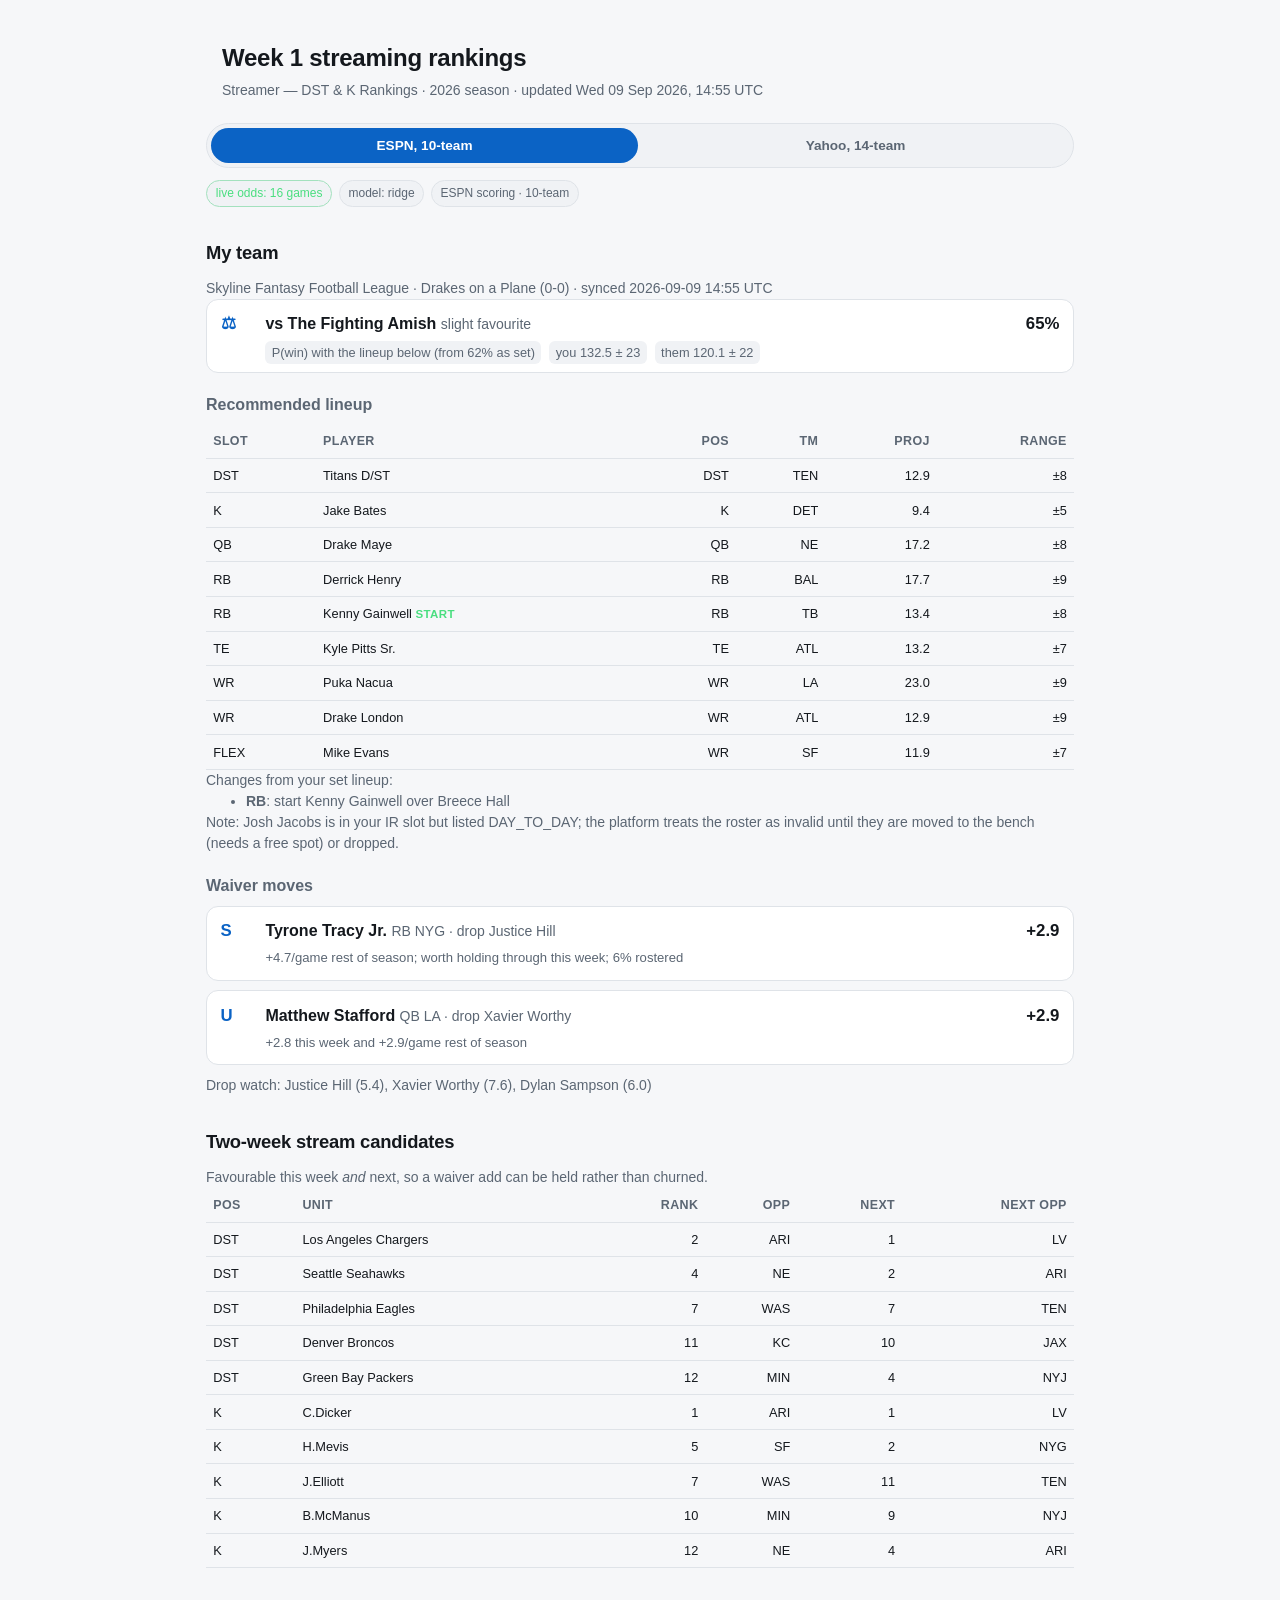
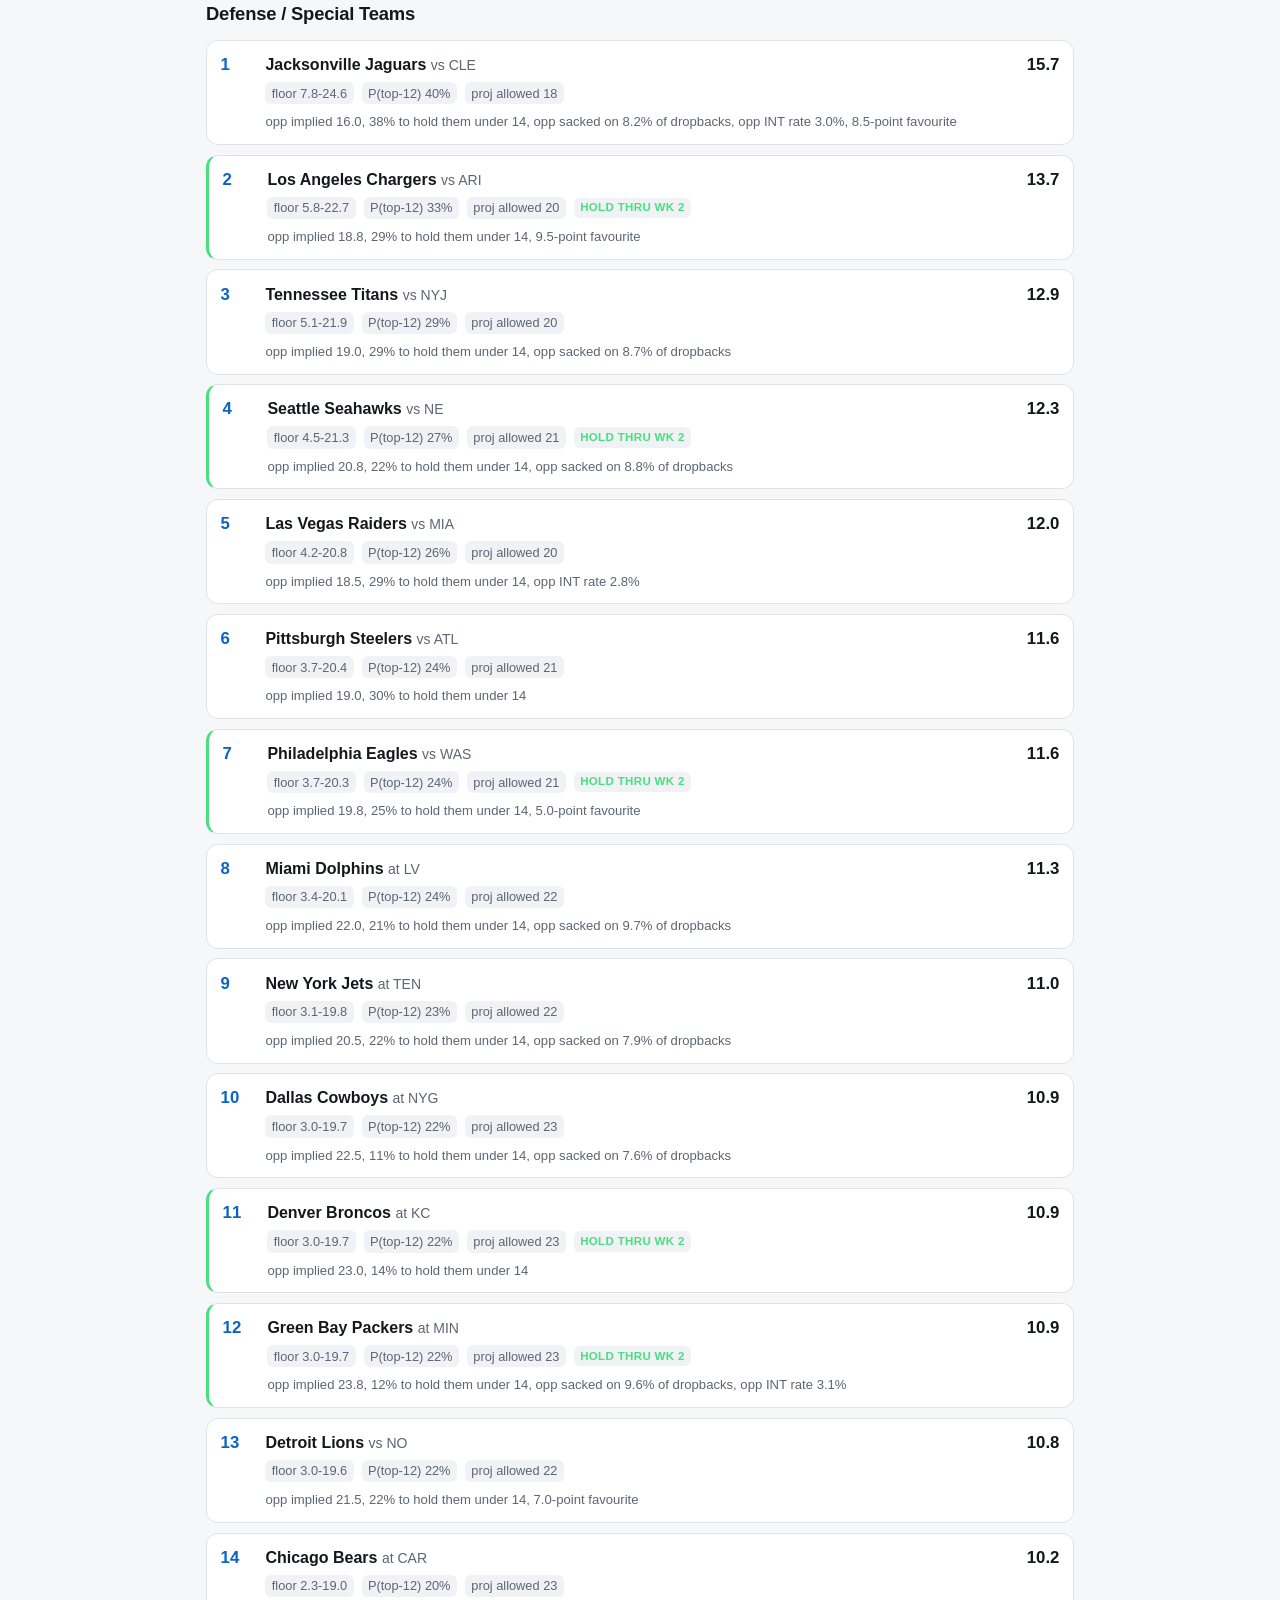
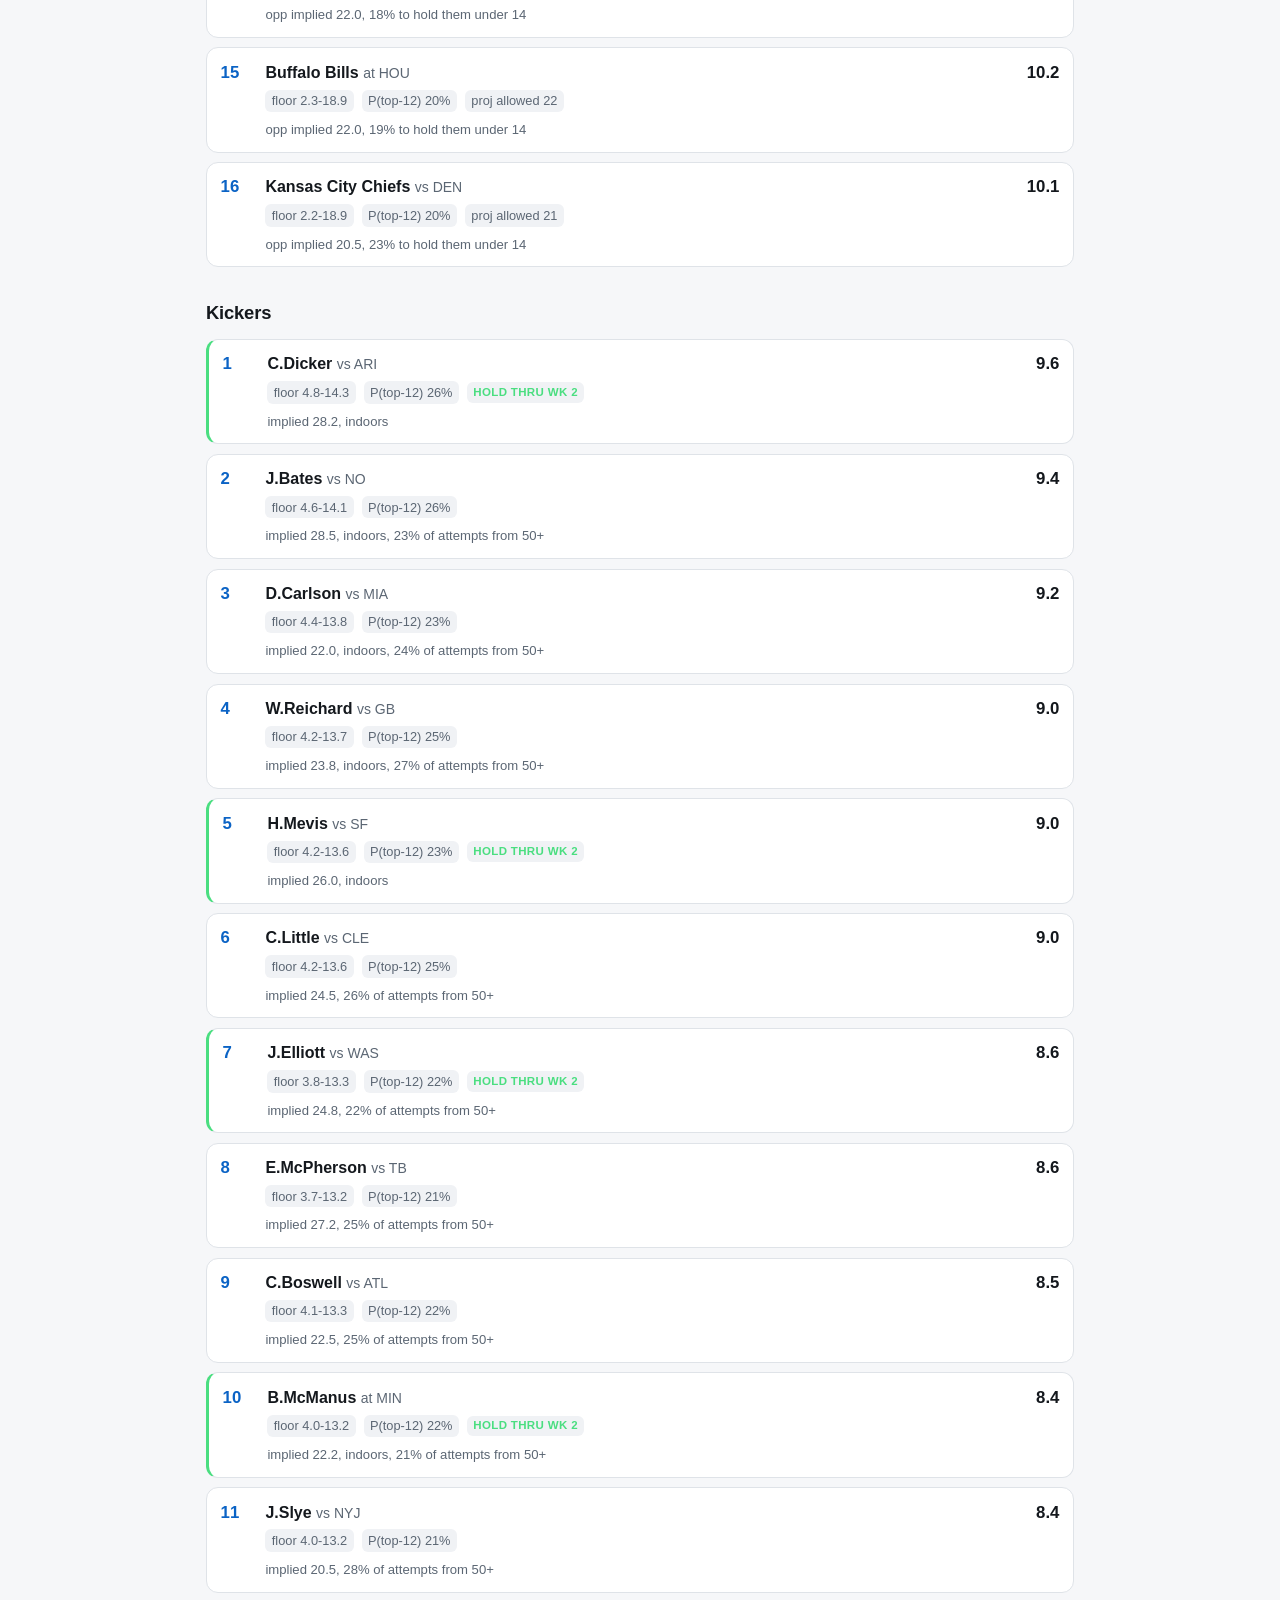
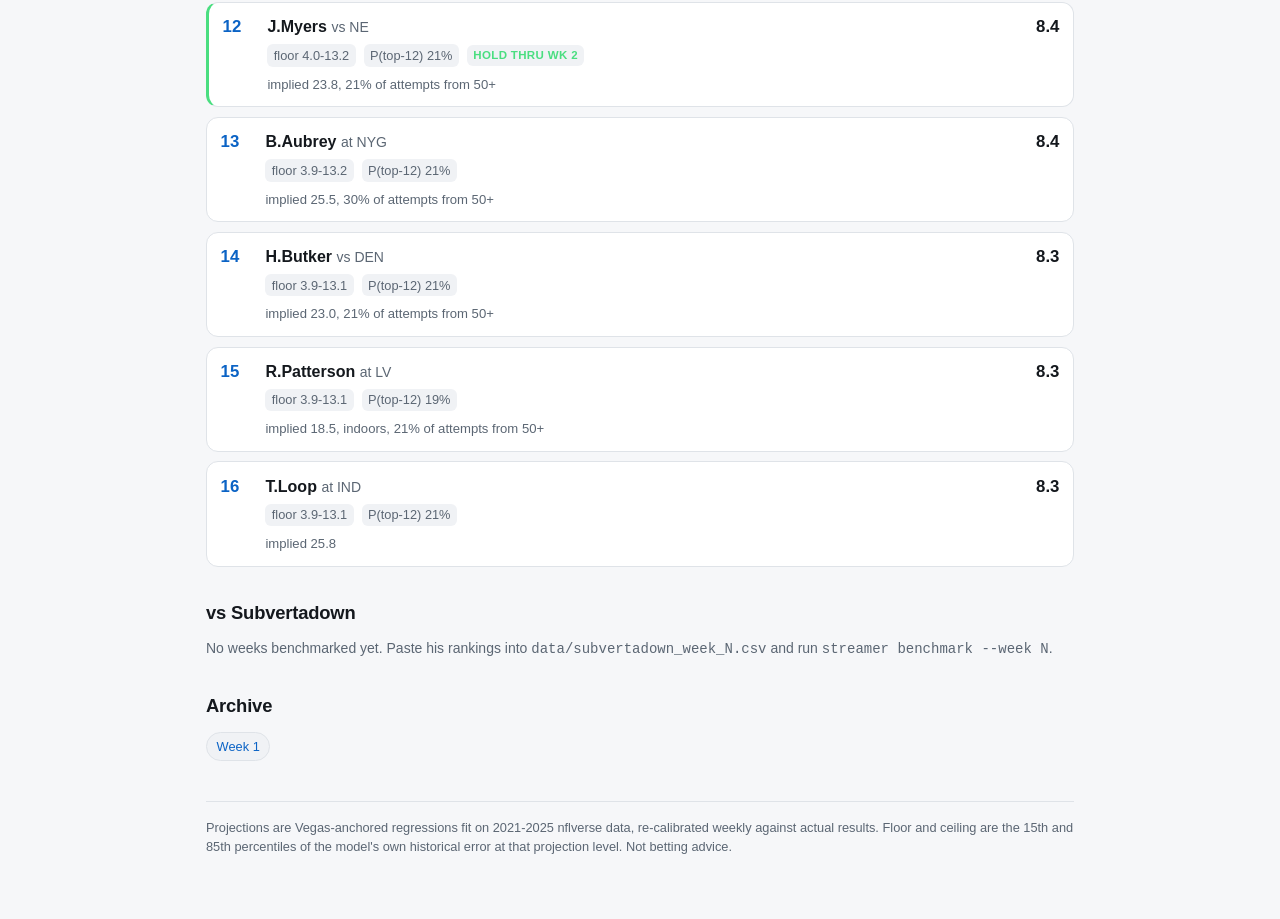
==== commit e5609469: "weekly: refresh rankings (publish)" ====
--- a/docs/week_1.html
+++ b/docs/week_1.html
@@ -120,22 +120,22 @@
 <div class="wrap">
 <header>
 <h1>Week 1 streaming rankings</h1>
-<p class="sub">Streamer — DST &amp; K Rankings &middot; 2026 season &middot; updated Wed 02 Sep 2026, 14:49 UTC</p>
+<p class="sub">Streamer — DST &amp; K Rankings &middot; 2026 season &middot; updated Wed 09 Sep 2026, 14:55 UTC</p>
 </header>
 <div class="switch"><label for="profile-espn">ESPN, 10-team</label><label for="profile-yahoo">Yahoo, 14-team</label></div>
 <div class="profile-panel" id="panel-espn">
 <div class="badges"><span class="badge ok">live odds: 16 games</span><span class="badge">model: ridge</span><span class="badge">ESPN scoring &middot; 10-team</span></div>
-<h2>My team</h2><p class="sub">Skyline Fantasy Football League &middot; Brock to the Future (0-0) &middot; synced 2026-09-02 14:49 UTC</p><div class="card"><div class="row"><div class="rank">&#9878;</div><div><span class="name">vs The Fighting Amish</span> <span class="opp">coin flip</span></div><div class="pts">53%</div></div><div class="meta"><span>P(win) with the lineup below (from 48% as set)</span><span>you 126.0 &plusmn; 24</span><span>them 123.1 &plusmn; 22</span></div></div><h3>Recommended lineup</h3><div class="scroll"><table><thead><tr><th>Slot</th><th class="unit">Player</th><th>Pos</th><th>Tm</th><th>Proj</th><th>Range</th></tr></thead><tbody><tr><td>DST</td><td class='unit'>Titans D/ST</td><td>DST</td><td>TEN</td><td>12.9</td><td>&plusmn;8</td></tr><tr><td>K</td><td class='unit'>Jake Bates</td><td>K</td><td>DET</td><td>9.4</td><td>&plusmn;5</td></tr><tr><td>QB</td><td class='unit'>Drake Maye</td><td>QB</td><td>NE</td><td>17.2</td><td>&plusmn;8</td></tr><tr><td>RB</td><td class='unit'>Derrick Henry</td><td>RB</td><td>BAL</td><td>17.7</td><td>&plusmn;9</td></tr><tr><td>RB</td><td class='unit'>Kenny Gainwell <span class="hold-tag">start</span></td><td>RB</td><td>TB</td><td>13.4</td><td>&plusmn;8</td></tr><tr><td>TE</td><td class='unit'>Kyle Pitts Sr.</td><td>TE</td><td>ATL</td><td>13.3</td><td>&plusmn;7</td></tr><tr><td>WR</td><td class='unit'>Puka Nacua <span class="opp">Q</span></td><td>WR</td><td>LA</td><td>17.2</td><td>&plusmn;13</td></tr><tr><td>WR</td><td class='unit'>Drake London</td><td>WR</td><td>ATL</td><td>13.0</td><td>&plusmn;9</td></tr><tr><td>FLEX</td><td class='unit'>Breece Hall <span class="opp">Q</span></td><td>RB</td><td>NYJ</td><td>10.2</td><td>&plusmn;9</td></tr></tbody></table></div><p class="sub">Changes from your set lineup:</p><ul class="sub"><li><strong>RB</strong>: start Kenny Gainwell over Mike Evans</li></ul><p class="sub">Note: Josh Jacobs is in your IR slot but listed DAY_TO_DAY; the platform treats the roster as invalid until they are moved to the bench (needs a free spot) or dropped.</p><h3>Waiver moves</h3><div class="card"><div class="row"><div class="rank">S</div><div><span class="name">Tyrone Tracy Jr.</span> <span class="opp">RB NYG &middot; drop Justice Hill</span></div><div class="pts">+2.9</div></div><div class="why">+4.7/game rest of season; worth holding through this week; 10% rostered</div></div><div class="card"><div class="row"><div class="rank">S</div><div><span class="name">Audric Estime</span> <span class="opp">RB NO &middot; drop Ray Davis</span></div><div class="pts">+0.7</div></div><div class="why">+1.7 this week over Ray Davis; 0% rostered</div></div><div class="card"><div class="row"><div class="rank">U</div><div><span class="name">Jared Goff</span> <span class="opp">QB DET &middot; drop Xavier Worthy</span></div><div class="pts">+0.5</div></div><div class="why">+0.9 this week and +0.3/game rest of season</div></div><p class="sub">Drop watch: Justice Hill (5.4), Xavier Worthy (7.6), Ray Davis (4.7)</p>
-<h2>Two-week stream candidates</h2><p class='sub'>Favourable this week <em>and</em> next, so a waiver add can be held rather than churned.</p><div class="scroll"><table><thead><tr><th>Pos</th><th class="unit">Unit</th><th>Rank</th><th>Opp</th><th>Next</th><th>Next opp</th></tr></thead><tbody><tr><td>DST</td><td class='unit'>Los Angeles Chargers</td><td>2</td><td>ARI</td><td>1</td><td>LV</td></tr><tr><td>DST</td><td class='unit'>Seattle Seahawks</td><td>4</td><td>NE</td><td>2</td><td>ARI</td></tr><tr><td>DST</td><td class='unit'>Philadelphia Eagles</td><td>8</td><td>WAS</td><td>7</td><td>TEN</td></tr><tr><td>DST</td><td class='unit'>Denver Broncos</td><td>10</td><td>KC</td><td>10</td><td>JAX</td></tr><tr><td>DST</td><td class='unit'>Green Bay Packers</td><td>11</td><td>MIN</td><td>4</td><td>NYJ</td></tr><tr><td>K</td><td class='unit'>C.Dicker</td><td>1</td><td>ARI</td><td>1</td><td>LV</td></tr><tr><td>K</td><td class='unit'>H.Mevis</td><td>5</td><td>SF</td><td>2</td><td>NYG</td></tr><tr><td>K</td><td class='unit'>J.Elliott</td><td>7</td><td>WAS</td><td>11</td><td>TEN</td></tr><tr><td>K</td><td class='unit'>J.Myers</td><td>10</td><td>NE</td><td>4</td><td>ARI</td></tr><tr><td>K</td><td class='unit'>B.McManus</td><td>11</td><td>MIN</td><td>9</td><td>NYJ</td></tr></tbody></table></div>
-<h2>Defense / Special Teams</h2><div class="card"><div class="row"><div class="rank">1</div><div><span class="name">Jacksonville Jaguars</span> <span class="opp">vs CLE</span></div><div class="pts">15.5</div></div><div class="meta"><span>floor 7.7-24.5</span><span>P(top-12) 39%</span><span>proj allowed 18</span></div><div class="why">opp implied 16.2, 37% to hold them under 14, opp sacked on 8.2% of dropbacks, opp INT rate 3.0%, 8.0-point favourite</div></div><div class="card hold"><div class="row"><div class="rank">2</div><div><span class="name">Los Angeles Chargers</span> <span class="opp">vs ARI</span></div><div class="pts">13.7</div></div><div class="meta"><span>floor 5.9-22.7</span><span>P(top-12) 33%</span><span>proj allowed 20</span><span class="hold-tag">hold thru wk 2</span></div><div class="why">opp implied 18.8, 29% to hold them under 14, 10.0-point favourite</div></div><div class="card"><div class="row"><div class="rank">3</div><div><span class="name">Tennessee Titans</span> <span class="opp">vs NYJ</span></div><div class="pts">12.9</div></div><div class="meta"><span>floor 5.1-21.9</span><span>P(top-12) 29%</span><span>proj allowed 20</span></div><div class="why">opp implied 19.0, 29% to hold them under 14, opp sacked on 8.7% of dropbacks</div></div><div class="card hold"><div class="row"><div class="rank">4</div><div><span class="name">Seattle Seahawks</span> <span class="opp">vs NE</span></div><div class="pts">12.5</div></div><div class="meta"><span>floor 4.6-21.5</span><span>P(top-12) 28%</span><span>proj allowed 21</span><span class="hold-tag">hold thru wk 2</span></div><div class="why">opp implied 20.5, 23% to hold them under 14, opp sacked on 8.8% of dropbacks</div></div><div class="card"><div class="row"><div class="rank">5</div><div><span class="name">Las Vegas Raiders</span> <span class="opp">vs MIA</span></div><div class="pts">12.0</div></div><div class="meta"><span>floor 4.2-20.8</span><span>P(top-12) 27%</span><span>proj allowed 20</span></div><div class="why">opp implied 18.5, 29% to hold them under 14, opp INT rate 2.8%</div></div><div class="card"><div class="row"><div class="rank">6</div><div><span class="name">Pittsburgh Steelers</span> <span class="opp">vs ATL</span></div><div class="pts">11.3</div></div><div class="meta"><span>floor 3.4-20.1</span><span>P(top-12) 23%</span><span>proj allowed 21</span></div><div class="why">opp implied 19.5, 29% to hold them under 14</div></div><div class="card"><div class="row"><div class="rank">7</div><div><span class="name">Miami Dolphins</span> <span class="opp">at LV</span></div><div class="pts">11.3</div></div><div class="meta"><span>floor 3.4-20.1</span><span>P(top-12) 24%</span><span>proj allowed 22</span></div><div class="why">opp implied 22.0, 21% to hold them under 14, opp sacked on 9.7% of dropbacks</div></div><div class="card hold"><div class="row"><div class="rank">8</div><div><span class="name">Philadelphia Eagles</span> <span class="opp">vs WAS</span></div><div class="pts">11.1</div></div><div class="meta"><span>floor 3.2-19.9</span><span>P(top-12) 23%</span><span>proj allowed 21</span><span class="hold-tag">hold thru wk 2</span></div><div class="why">opp implied 20.5, 24% to hold them under 14</div></div><div class="card"><div class="row"><div class="rank">9</div><div><span class="name">New York Jets</span> <span class="opp">at TEN</span></div><div class="pts">11.0</div></div><div class="meta"><span>floor 3.1-19.8</span><span>P(top-12) 23%</span><span>proj allowed 22</span></div><div class="why">opp implied 20.5, 22% to hold them under 14, opp sacked on 7.9% of dropbacks</div></div><div class="card hold"><div class="row"><div class="rank">10</div><div><span class="name">Denver Broncos</span> <span class="opp">at KC</span></div><div class="pts">10.9</div></div><div class="meta"><span>floor 3.0-19.7</span><span>P(top-12) 22%</span><span>proj allowed 23</span><span class="hold-tag">hold thru wk 2</span></div><div class="why">opp implied 23.0, 14% to hold them under 14</div></div><div class="card hold"><div class="row"><div class="rank">11</div><div><span class="name">Green Bay Packers</span> <span class="opp">at MIN</span></div><div class="pts">10.9</div></div><div class="meta"><span>floor 3.0-19.7</span><span>P(top-12) 22%</span><span>proj allowed 23</span><span class="hold-tag">hold thru wk 2</span></div><div class="why">opp implied 23.8, 12% to hold them under 14, opp sacked on 9.6% of dropbacks, opp INT rate 3.1%</div></div><div class="card"><div class="row"><div class="rank">12</div><div><span class="name">Detroit Lions</span> <span class="opp">vs NO</span></div><div class="pts">10.8</div></div><div class="meta"><span>floor 3.0-19.6</span><span>P(top-12) 22%</span><span>proj allowed 22</span></div><div class="why">opp implied 21.5, 22% to hold them under 14, 7.0-point favourite</div></div><div class="card"><div class="row"><div class="rank">13</div><div><span class="name">Dallas Cowboys</span> <span class="opp">at NYG</span></div><div class="pts">10.8</div></div><div class="meta"><span>floor 2.9-19.5</span><span>P(top-12) 22%</span><span>proj allowed 24</span></div><div class="why">opp implied 22.8, 11% to hold them under 14, opp sacked on 7.6% of dropbacks</div></div><div class="card"><div class="row"><div class="rank">14</div><div><span class="name">Buffalo Bills</span> <span class="opp">at HOU</span></div><div class="pts">10.3</div></div><div class="meta"><span>floor 2.4-19.1</span><span>P(top-12) 20%</span><span>proj allowed 22</span></div><div class="why">opp implied 21.8, 19% to hold them under 14</div></div><div class="card"><div class="row"><div class="rank">15</div><div><span class="name">Kansas City Chiefs</span> <span class="opp">vs DEN</span></div><div class="pts">10.1</div></div><div class="meta"><span>floor 2.2-18.9</span><span>P(top-12) 21%</span><span>proj allowed 21</span></div><div class="why">opp implied 20.5, 23% to hold them under 14</div></div><div class="card"><div class="row"><div class="rank">16</div><div><span class="name">Minnesota Vikings</span> <span class="opp">vs GB</span></div><div class="pts">10.0</div></div><div class="meta"><span>floor 2.1-17.4</span><span>P(top-12) 17%</span><span>proj allowed 23</span></div><div class="why">opp implied 22.2, 19% to hold them under 14</div></div>
-<h2>Kickers</h2><div class="card hold"><div class="row"><div class="rank">1</div><div><span class="name">C.Dicker</span> <span class="opp">vs ARI</span></div><div class="pts">9.7</div></div><div class="meta"><span>floor 4.9-14.3</span><span>P(top-12) 26%</span><span class="hold-tag">hold thru wk 2</span></div><div class="why">implied 28.8, indoors</div></div><div class="card"><div class="row"><div class="rank">2</div><div><span class="name">J.Bates</span> <span class="opp">vs NO</span></div><div class="pts">9.4</div></div><div class="meta"><span>floor 4.6-14.1</span><span>P(top-12) 26%</span></div><div class="why">implied 28.5, indoors, 23% of attempts from 50+</div></div><div class="card"><div class="row"><div class="rank">3</div><div><span class="name">D.Carlson</span> <span class="opp">vs MIA</span></div><div class="pts">9.2</div></div><div class="meta"><span>floor 4.4-13.8</span><span>P(top-12) 23%</span></div><div class="why">implied 22.0, indoors, 24% of attempts from 50+</div></div><div class="card"><div class="row"><div class="rank">4</div><div><span class="name">W.Reichard</span> <span class="opp">vs GB</span></div><div class="pts">9.0</div></div><div class="meta"><span>floor 4.2-13.7</span><span>P(top-12) 25%</span></div><div class="why">implied 23.8, indoors, 27% of attempts from 50+</div></div><div class="card hold"><div class="row"><div class="rank">5</div><div><span class="name">H.Mevis</span> <span class="opp">vs SF</span></div><div class="pts">9.0</div></div><div class="meta"><span>floor 4.2-13.6</span><span>P(top-12) 23%</span><span class="hold-tag">hold thru wk 2</span></div><div class="why">implied 25.8, indoors</div></div><div class="card"><div class="row"><div class="rank">6</div><div><span class="name">C.Little</span> <span class="opp">vs CLE</span></div><div class="pts">8.9</div></div><div class="meta"><span>floor 4.1-13.6</span><span>P(top-12) 24%</span></div><div class="why">implied 24.2, 26% of attempts from 50+</div></div><div class="card hold"><div class="row"><div class="rank">7</div><div><span class="name">J.Elliott</span> <span class="opp">vs WAS</span></div><div class="pts">8.6</div></div><div class="meta"><span>floor 3.8-13.2</span><span>P(top-12) 22%</span><span class="hold-tag">hold thru wk 2</span></div><div class="why">implied 25.0, 22% of attempts from 50+</div></div><div class="card"><div class="row"><div class="rank">8</div><div><span class="name">E.McPherson</span> <span class="opp">vs TB</span></div><div class="pts">8.6</div></div><div class="meta"><span>floor 3.7-13.2</span><span>P(top-12) 21%</span></div><div class="why">implied 27.2, 25% of attempts from 50+</div></div><div class="card"><div class="row"><div class="rank">9</div><div><span class="name">C.Boswell</span> <span class="opp">vs ATL</span></div><div class="pts">8.5</div></div><div class="meta"><span>floor 4.1-13.3</span><span>P(top-12) 21%</span></div><div class="why">implied 22.5, 25% of attempts from 50+</div></div><div class="card hold"><div class="row"><div class="rank">10</div><div><span class="name">J.Myers</span> <span class="opp">vs NE</span></div><div class="pts">8.4</div></div><div class="meta"><span>floor 4.0-13.2</span><span>P(top-12) 22%</span><span class="hold-tag">hold thru wk 2</span></div><div class="why">implied 24.0, 21% of attempts from 50+</div></div><div class="card hold"><div class="row"><div class="rank">11</div><div><span class="name">B.McManus</span> <span class="opp">at MIN</span></div><div class="pts">8.4</div></div><div class="meta"><span>floor 4.0-13.2</span><span>P(top-12) 22%</span><span class="hold-tag">hold thru wk 2</span></div><div class="why">implied 22.2, indoors, 21% of attempts from 50+</div></div><div class="card"><div class="row"><div class="rank">12</div><div><span class="name">J.Slye</span> <span class="opp">vs NYJ</span></div><div class="pts">8.4</div></div><div class="meta"><span>floor 4.0-13.2</span><span>P(top-12) 21%</span></div><div class="why">implied 20.5, 28% of attempts from 50+</div></div><div class="card"><div class="row"><div class="rank">13</div><div><span class="name">B.Aubrey</span> <span class="opp">at NYG</span></div><div class="pts">8.4</div></div><div class="meta"><span>floor 3.9-13.2</span><span>P(top-12) 21%</span></div><div class="why">implied 25.8, 30% of attempts from 50+</div></div><div class="card"><div class="row"><div class="rank">14</div><div><span class="name">H.Butker</span> <span class="opp">vs DEN</span></div><div class="pts">8.3</div></div><div class="meta"><span>floor 3.9-13.1</span><span>P(top-12) 21%</span></div><div class="why">implied 23.0, 21% of attempts from 50+</div></div><div class="card"><div class="row"><div class="rank">15</div><div><span class="name">R.Patterson</span> <span class="opp">at LV</span></div><div class="pts">8.3</div></div><div class="meta"><span>floor 3.9-13.1</span><span>P(top-12) 19%</span></div><div class="why">implied 18.5, indoors, 21% of attempts from 50+</div></div><div class="card"><div class="row"><div class="rank">16</div><div><span class="name">T.Loop</span> <span class="opp">at IND</span></div><div class="pts">8.3</div></div><div class="meta"><span>floor 3.9-13.1</span><span>P(top-12) 21%</span></div><div class="why">implied 25.8</div></div>
+<h2>My team</h2><p class="sub">Skyline Fantasy Football League &middot; Drakes on a Plane (0-0) &middot; synced 2026-09-09 14:55 UTC</p><div class="card"><div class="row"><div class="rank">&#9878;</div><div><span class="name">vs The Fighting Amish</span> <span class="opp">slight favourite</span></div><div class="pts">65%</div></div><div class="meta"><span>P(win) with the lineup below (from 62% as set)</span><span>you 132.5 &plusmn; 23</span><span>them 120.1 &plusmn; 22</span></div></div><h3>Recommended lineup</h3><div class="scroll"><table><thead><tr><th>Slot</th><th class="unit">Player</th><th>Pos</th><th>Tm</th><th>Proj</th><th>Range</th></tr></thead><tbody><tr><td>DST</td><td class='unit'>Titans D/ST</td><td>DST</td><td>TEN</td><td>12.9</td><td>&plusmn;8</td></tr><tr><td>K</td><td class='unit'>Jake Bates</td><td>K</td><td>DET</td><td>9.4</td><td>&plusmn;5</td></tr><tr><td>QB</td><td class='unit'>Drake Maye</td><td>QB</td><td>NE</td><td>17.2</td><td>&plusmn;8</td></tr><tr><td>RB</td><td class='unit'>Derrick Henry</td><td>RB</td><td>BAL</td><td>17.7</td><td>&plusmn;9</td></tr><tr><td>RB</td><td class='unit'>Kenny Gainwell <span class="hold-tag">start</span></td><td>RB</td><td>TB</td><td>13.4</td><td>&plusmn;8</td></tr><tr><td>TE</td><td class='unit'>Kyle Pitts Sr.</td><td>TE</td><td>ATL</td><td>13.2</td><td>&plusmn;7</td></tr><tr><td>WR</td><td class='unit'>Puka Nacua</td><td>WR</td><td>LA</td><td>23.0</td><td>&plusmn;9</td></tr><tr><td>WR</td><td class='unit'>Drake London</td><td>WR</td><td>ATL</td><td>12.9</td><td>&plusmn;9</td></tr><tr><td>FLEX</td><td class='unit'>Mike Evans</td><td>WR</td><td>SF</td><td>11.9</td><td>&plusmn;7</td></tr></tbody></table></div><p class="sub">Changes from your set lineup:</p><ul class="sub"><li><strong>RB</strong>: start Kenny Gainwell over Breece Hall</li></ul><p class="sub">Note: Josh Jacobs is in your IR slot but listed DAY_TO_DAY; the platform treats the roster as invalid until they are moved to the bench (needs a free spot) or dropped.</p><h3>Waiver moves</h3><div class="card"><div class="row"><div class="rank">S</div><div><span class="name">Tyrone Tracy Jr.</span> <span class="opp">RB NYG &middot; drop Justice Hill</span></div><div class="pts">+2.9</div></div><div class="why">+4.7/game rest of season; worth holding through this week; 6% rostered</div></div><div class="card"><div class="row"><div class="rank">U</div><div><span class="name">Matthew Stafford</span> <span class="opp">QB LA &middot; drop Xavier Worthy</span></div><div class="pts">+2.9</div></div><div class="why">+2.8 this week and +2.9/game rest of season</div></div><p class="sub">Drop watch: Justice Hill (5.4), Xavier Worthy (7.6), Dylan Sampson (6.0)</p>
+<h2>Two-week stream candidates</h2><p class='sub'>Favourable this week <em>and</em> next, so a waiver add can be held rather than churned.</p><div class="scroll"><table><thead><tr><th>Pos</th><th class="unit">Unit</th><th>Rank</th><th>Opp</th><th>Next</th><th>Next opp</th></tr></thead><tbody><tr><td>DST</td><td class='unit'>Los Angeles Chargers</td><td>2</td><td>ARI</td><td>1</td><td>LV</td></tr><tr><td>DST</td><td class='unit'>Seattle Seahawks</td><td>4</td><td>NE</td><td>2</td><td>ARI</td></tr><tr><td>DST</td><td class='unit'>Philadelphia Eagles</td><td>7</td><td>WAS</td><td>7</td><td>TEN</td></tr><tr><td>DST</td><td class='unit'>Denver Broncos</td><td>11</td><td>KC</td><td>10</td><td>JAX</td></tr><tr><td>DST</td><td class='unit'>Green Bay Packers</td><td>12</td><td>MIN</td><td>4</td><td>NYJ</td></tr><tr><td>K</td><td class='unit'>C.Dicker</td><td>1</td><td>ARI</td><td>1</td><td>LV</td></tr><tr><td>K</td><td class='unit'>H.Mevis</td><td>5</td><td>SF</td><td>2</td><td>NYG</td></tr><tr><td>K</td><td class='unit'>J.Elliott</td><td>7</td><td>WAS</td><td>11</td><td>TEN</td></tr><tr><td>K</td><td class='unit'>B.McManus</td><td>10</td><td>MIN</td><td>9</td><td>NYJ</td></tr><tr><td>K</td><td class='unit'>J.Myers</td><td>12</td><td>NE</td><td>4</td><td>ARI</td></tr></tbody></table></div>
+<h2>Defense / Special Teams</h2><div class="card"><div class="row"><div class="rank">1</div><div><span class="name">Jacksonville Jaguars</span> <span class="opp">vs CLE</span></div><div class="pts">15.7</div></div><div class="meta"><span>floor 7.8-24.6</span><span>P(top-12) 40%</span><span>proj allowed 18</span></div><div class="why">opp implied 16.0, 38% to hold them under 14, opp sacked on 8.2% of dropbacks, opp INT rate 3.0%, 8.5-point favourite</div></div><div class="card hold"><div class="row"><div class="rank">2</div><div><span class="name">Los Angeles Chargers</span> <span class="opp">vs ARI</span></div><div class="pts">13.7</div></div><div class="meta"><span>floor 5.8-22.7</span><span>P(top-12) 33%</span><span>proj allowed 20</span><span class="hold-tag">hold thru wk 2</span></div><div class="why">opp implied 18.8, 29% to hold them under 14, 9.5-point favourite</div></div><div class="card"><div class="row"><div class="rank">3</div><div><span class="name">Tennessee Titans</span> <span class="opp">vs NYJ</span></div><div class="pts">12.9</div></div><div class="meta"><span>floor 5.1-21.9</span><span>P(top-12) 29%</span><span>proj allowed 20</span></div><div class="why">opp implied 19.0, 29% to hold them under 14, opp sacked on 8.7% of dropbacks</div></div><div class="card hold"><div class="row"><div class="rank">4</div><div><span class="name">Seattle Seahawks</span> <span class="opp">vs NE</span></div><div class="pts">12.3</div></div><div class="meta"><span>floor 4.5-21.3</span><span>P(top-12) 27%</span><span>proj allowed 21</span><span class="hold-tag">hold thru wk 2</span></div><div class="why">opp implied 20.8, 22% to hold them under 14, opp sacked on 8.8% of dropbacks</div></div><div class="card"><div class="row"><div class="rank">5</div><div><span class="name">Las Vegas Raiders</span> <span class="opp">vs MIA</span></div><div class="pts">12.0</div></div><div class="meta"><span>floor 4.2-20.8</span><span>P(top-12) 26%</span><span>proj allowed 20</span></div><div class="why">opp implied 18.5, 29% to hold them under 14, opp INT rate 2.8%</div></div><div class="card"><div class="row"><div class="rank">6</div><div><span class="name">Pittsburgh Steelers</span> <span class="opp">vs ATL</span></div><div class="pts">11.6</div></div><div class="meta"><span>floor 3.7-20.4</span><span>P(top-12) 24%</span><span>proj allowed 21</span></div><div class="why">opp implied 19.0, 30% to hold them under 14</div></div><div class="card hold"><div class="row"><div class="rank">7</div><div><span class="name">Philadelphia Eagles</span> <span class="opp">vs WAS</span></div><div class="pts">11.6</div></div><div class="meta"><span>floor 3.7-20.3</span><span>P(top-12) 24%</span><span>proj allowed 21</span><span class="hold-tag">hold thru wk 2</span></div><div class="why">opp implied 19.8, 25% to hold them under 14, 5.0-point favourite</div></div><div class="card"><div class="row"><div class="rank">8</div><div><span class="name">Miami Dolphins</span> <span class="opp">at LV</span></div><div class="pts">11.3</div></div><div class="meta"><span>floor 3.4-20.1</span><span>P(top-12) 24%</span><span>proj allowed 22</span></div><div class="why">opp implied 22.0, 21% to hold them under 14, opp sacked on 9.7% of dropbacks</div></div><div class="card"><div class="row"><div class="rank">9</div><div><span class="name">New York Jets</span> <span class="opp">at TEN</span></div><div class="pts">11.0</div></div><div class="meta"><span>floor 3.1-19.8</span><span>P(top-12) 23%</span><span>proj allowed 22</span></div><div class="why">opp implied 20.5, 22% to hold them under 14, opp sacked on 7.9% of dropbacks</div></div><div class="card"><div class="row"><div class="rank">10</div><div><span class="name">Dallas Cowboys</span> <span class="opp">at NYG</span></div><div class="pts">10.9</div></div><div class="meta"><span>floor 3.0-19.7</span><span>P(top-12) 22%</span><span>proj allowed 23</span></div><div class="why">opp implied 22.5, 11% to hold them under 14, opp sacked on 7.6% of dropbacks</div></div><div class="card hold"><div class="row"><div class="rank">11</div><div><span class="name">Denver Broncos</span> <span class="opp">at KC</span></div><div class="pts">10.9</div></div><div class="meta"><span>floor 3.0-19.7</span><span>P(top-12) 22%</span><span>proj allowed 23</span><span class="hold-tag">hold thru wk 2</span></div><div class="why">opp implied 23.0, 14% to hold them under 14</div></div><div class="card hold"><div class="row"><div class="rank">12</div><div><span class="name">Green Bay Packers</span> <span class="opp">at MIN</span></div><div class="pts">10.9</div></div><div class="meta"><span>floor 3.0-19.7</span><span>P(top-12) 22%</span><span>proj allowed 23</span><span class="hold-tag">hold thru wk 2</span></div><div class="why">opp implied 23.8, 12% to hold them under 14, opp sacked on 9.6% of dropbacks, opp INT rate 3.1%</div></div><div class="card"><div class="row"><div class="rank">13</div><div><span class="name">Detroit Lions</span> <span class="opp">vs NO</span></div><div class="pts">10.8</div></div><div class="meta"><span>floor 3.0-19.6</span><span>P(top-12) 22%</span><span>proj allowed 22</span></div><div class="why">opp implied 21.5, 22% to hold them under 14, 7.0-point favourite</div></div><div class="card"><div class="row"><div class="rank">14</div><div><span class="name">Chicago Bears</span> <span class="opp">at CAR</span></div><div class="pts">10.2</div></div><div class="meta"><span>floor 2.3-19.0</span><span>P(top-12) 20%</span><span>proj allowed 23</span></div><div class="why">opp implied 22.0, 18% to hold them under 14</div></div><div class="card"><div class="row"><div class="rank">15</div><div><span class="name">Buffalo Bills</span> <span class="opp">at HOU</span></div><div class="pts">10.2</div></div><div class="meta"><span>floor 2.3-18.9</span><span>P(top-12) 20%</span><span>proj allowed 22</span></div><div class="why">opp implied 22.0, 19% to hold them under 14</div></div><div class="card"><div class="row"><div class="rank">16</div><div><span class="name">Kansas City Chiefs</span> <span class="opp">vs DEN</span></div><div class="pts">10.1</div></div><div class="meta"><span>floor 2.2-18.9</span><span>P(top-12) 20%</span><span>proj allowed 21</span></div><div class="why">opp implied 20.5, 23% to hold them under 14</div></div>
+<h2>Kickers</h2><div class="card hold"><div class="row"><div class="rank">1</div><div><span class="name">C.Dicker</span> <span class="opp">vs ARI</span></div><div class="pts">9.6</div></div><div class="meta"><span>floor 4.8-14.3</span><span>P(top-12) 26%</span><span class="hold-tag">hold thru wk 2</span></div><div class="why">implied 28.2, indoors</div></div><div class="card"><div class="row"><div class="rank">2</div><div><span class="name">J.Bates</span> <span class="opp">vs NO</span></div><div class="pts">9.4</div></div><div class="meta"><span>floor 4.6-14.1</span><span>P(top-12) 26%</span></div><div class="why">implied 28.5, indoors, 23% of attempts from 50+</div></div><div class="card"><div class="row"><div class="rank">3</div><div><span class="name">D.Carlson</span> <span class="opp">vs MIA</span></div><div class="pts">9.2</div></div><div class="meta"><span>floor 4.4-13.8</span><span>P(top-12) 23%</span></div><div class="why">implied 22.0, indoors, 24% of attempts from 50+</div></div><div class="card"><div class="row"><div class="rank">4</div><div><span class="name">W.Reichard</span> <span class="opp">vs GB</span></div><div class="pts">9.0</div></div><div class="meta"><span>floor 4.2-13.7</span><span>P(top-12) 25%</span></div><div class="why">implied 23.8, indoors, 27% of attempts from 50+</div></div><div class="card hold"><div class="row"><div class="rank">5</div><div><span class="name">H.Mevis</span> <span class="opp">vs SF</span></div><div class="pts">9.0</div></div><div class="meta"><span>floor 4.2-13.6</span><span>P(top-12) 23%</span><span class="hold-tag">hold thru wk 2</span></div><div class="why">implied 26.0, indoors</div></div><div class="card"><div class="row"><div class="rank">6</div><div><span class="name">C.Little</span> <span class="opp">vs CLE</span></div><div class="pts">9.0</div></div><div class="meta"><span>floor 4.2-13.6</span><span>P(top-12) 25%</span></div><div class="why">implied 24.5, 26% of attempts from 50+</div></div><div class="card hold"><div class="row"><div class="rank">7</div><div><span class="name">J.Elliott</span> <span class="opp">vs WAS</span></div><div class="pts">8.6</div></div><div class="meta"><span>floor 3.8-13.3</span><span>P(top-12) 22%</span><span class="hold-tag">hold thru wk 2</span></div><div class="why">implied 24.8, 22% of attempts from 50+</div></div><div class="card"><div class="row"><div class="rank">8</div><div><span class="name">E.McPherson</span> <span class="opp">vs TB</span></div><div class="pts">8.6</div></div><div class="meta"><span>floor 3.7-13.2</span><span>P(top-12) 21%</span></div><div class="why">implied 27.2, 25% of attempts from 50+</div></div><div class="card"><div class="row"><div class="rank">9</div><div><span class="name">C.Boswell</span> <span class="opp">vs ATL</span></div><div class="pts">8.5</div></div><div class="meta"><span>floor 4.1-13.3</span><span>P(top-12) 22%</span></div><div class="why">implied 22.5, 25% of attempts from 50+</div></div><div class="card hold"><div class="row"><div class="rank">10</div><div><span class="name">B.McManus</span> <span class="opp">at MIN</span></div><div class="pts">8.4</div></div><div class="meta"><span>floor 4.0-13.2</span><span>P(top-12) 22%</span><span class="hold-tag">hold thru wk 2</span></div><div class="why">implied 22.2, indoors, 21% of attempts from 50+</div></div><div class="card"><div class="row"><div class="rank">11</div><div><span class="name">J.Slye</span> <span class="opp">vs NYJ</span></div><div class="pts">8.4</div></div><div class="meta"><span>floor 4.0-13.2</span><span>P(top-12) 21%</span></div><div class="why">implied 20.5, 28% of attempts from 50+</div></div><div class="card hold"><div class="row"><div class="rank">12</div><div><span class="name">J.Myers</span> <span class="opp">vs NE</span></div><div class="pts">8.4</div></div><div class="meta"><span>floor 4.0-13.2</span><span>P(top-12) 21%</span><span class="hold-tag">hold thru wk 2</span></div><div class="why">implied 23.8, 21% of attempts from 50+</div></div><div class="card"><div class="row"><div class="rank">13</div><div><span class="name">B.Aubrey</span> <span class="opp">at NYG</span></div><div class="pts">8.4</div></div><div class="meta"><span>floor 3.9-13.2</span><span>P(top-12) 21%</span></div><div class="why">implied 25.5, 30% of attempts from 50+</div></div><div class="card"><div class="row"><div class="rank">14</div><div><span class="name">H.Butker</span> <span class="opp">vs DEN</span></div><div class="pts">8.3</div></div><div class="meta"><span>floor 3.9-13.1</span><span>P(top-12) 21%</span></div><div class="why">implied 23.0, 21% of attempts from 50+</div></div><div class="card"><div class="row"><div class="rank">15</div><div><span class="name">R.Patterson</span> <span class="opp">at LV</span></div><div class="pts">8.3</div></div><div class="meta"><span>floor 3.9-13.1</span><span>P(top-12) 19%</span></div><div class="why">implied 18.5, indoors, 21% of attempts from 50+</div></div><div class="card"><div class="row"><div class="rank">16</div><div><span class="name">T.Loop</span> <span class="opp">at IND</span></div><div class="pts">8.3</div></div><div class="meta"><span>floor 3.9-13.1</span><span>P(top-12) 21%</span></div><div class="why">implied 25.8</div></div>
 <h2>vs Subvertadown</h2><p class='sub'>No weeks benchmarked yet. Paste his rankings into <code>data/subvertadown_week_N.csv</code> and run <code>streamer benchmark --week N</code>.</p>
 </div>
 <div class="profile-panel" id="panel-yahoo">
 <div class="badges"><span class="badge ok">live odds: 16 games</span><span class="badge">model: ridge</span><span class="badge">Yahoo scoring &middot; 14-team</span></div>
-<h2>Two-week stream candidates</h2><p class='sub'>Favourable this week <em>and</em> next, so a waiver add can be held rather than churned.</p><div class="scroll"><table><thead><tr><th>Pos</th><th class="unit">Unit</th><th>Rank</th><th>Opp</th><th>Next</th><th>Next opp</th></tr></thead><tbody><tr><td>DST</td><td class='unit'>Los Angeles Chargers</td><td>2</td><td>ARI</td><td>1</td><td>LV</td></tr><tr><td>DST</td><td class='unit'>Seattle Seahawks</td><td>4</td><td>NE</td><td>2</td><td>ARI</td></tr><tr><td>DST</td><td class='unit'>Philadelphia Eagles</td><td>7</td><td>WAS</td><td>8</td><td>TEN</td></tr><tr><td>DST</td><td class='unit'>Kansas City Chiefs</td><td>11</td><td>DEN</td><td>10</td><td>IND</td></tr><tr><td>K</td><td class='unit'>C.Dicker</td><td>1</td><td>ARI</td><td>1</td><td>LV</td></tr><tr><td>K</td><td class='unit'>H.Mevis</td><td>5</td><td>SF</td><td>2</td><td>NYG</td></tr><tr><td>K</td><td class='unit'>J.Elliott</td><td>7</td><td>WAS</td><td>11</td><td>TEN</td></tr><tr><td>K</td><td class='unit'>J.Myers</td><td>10</td><td>NE</td><td>4</td><td>ARI</td></tr><tr><td>K</td><td class='unit'>B.McManus</td><td>11</td><td>MIN</td><td>9</td><td>NYJ</td></tr></tbody></table></div>
-<h2>Defense / Special Teams</h2><div class="card"><div class="row"><div class="rank">1</div><div><span class="name">Jacksonville Jaguars</span> <span class="opp">vs CLE</span></div><div class="pts">10.8</div></div><div class="meta"><span>floor 4.7-17.8</span><span>P(top-12) 43%</span><span>proj allowed 18</span></div><div class="why">opp implied 16.2, 37% to hold them under 14, opp sacked on 8.2% of dropbacks, opp INT rate 3.0%, 8.0-point favourite</div></div><div class="card hold"><div class="row"><div class="rank">2</div><div><span class="name">Los Angeles Chargers</span> <span class="opp">vs ARI</span></div><div class="pts">9.8</div></div><div class="meta"><span>floor 3.7-16.8</span><span>P(top-12) 36%</span><span>proj allowed 20</span><span class="hold-tag">hold thru wk 2</span></div><div class="why">opp implied 18.8, 29% to hold them under 14, 10.0-point favourite</div></div><div class="card"><div class="row"><div class="rank">3</div><div><span class="name">Tennessee Titans</span> <span class="opp">vs NYJ</span></div><div class="pts">8.6</div></div><div class="meta"><span>floor 2.6-15.6</span><span>P(top-12) 31%</span><span>proj allowed 20</span></div><div class="why">opp implied 19.0, 29% to hold them under 14, opp sacked on 8.7% of dropbacks</div></div><div class="card hold"><div class="row"><div class="rank">4</div><div><span class="name">Seattle Seahawks</span> <span class="opp">vs NE</span></div><div class="pts">8.6</div></div><div class="meta"><span>floor 2.6-15.6</span><span>P(top-12) 30%</span><span>proj allowed 21</span><span class="hold-tag">hold thru wk 2</span></div><div class="why">opp implied 20.5, 23% to hold them under 14, opp sacked on 8.8% of dropbacks</div></div><div class="card"><div class="row"><div class="rank">5</div><div><span class="name">Las Vegas Raiders</span> <span class="opp">vs MIA</span></div><div class="pts">8.4</div></div><div class="meta"><span>floor 2.8-15.0</span><span>P(top-12) 28%</span><span>proj allowed 20</span></div><div class="why">opp implied 18.5, 29% to hold them under 14, opp INT rate 2.8%</div></div><div class="card"><div class="row"><div class="rank">6</div><div><span class="name">Pittsburgh Steelers</span> <span class="opp">vs ATL</span></div><div class="pts">8.1</div></div><div class="meta"><span>floor 2.5-14.7</span><span>P(top-12) 26%</span><span>proj allowed 21</span></div><div class="why">opp implied 19.5, 29% to hold them under 14</div></div><div class="card hold"><div class="row"><div class="rank">7</div><div><span class="name">Philadelphia Eagles</span> <span class="opp">vs WAS</span></div><div class="pts">7.9</div></div><div class="meta"><span>floor 2.3-14.5</span><span>P(top-12) 25%</span><span>proj allowed 21</span><span class="hold-tag">hold thru wk 2</span></div><div class="why">opp implied 20.5, 24% to hold them under 14</div></div><div class="card"><div class="row"><div class="rank">8</div><div><span class="name">Detroit Lions</span> <span class="opp">vs NO</span></div><div class="pts">7.8</div></div><div class="meta"><span>floor 2.2-14.4</span><span>P(top-12) 25%</span><span>proj allowed 22</span></div><div class="why">opp implied 21.5, 22% to hold them under 14, 7.0-point favourite</div></div><div class="card"><div class="row"><div class="rank">9</div><div><span class="name">Dallas Cowboys</span> <span class="opp">at NYG</span></div><div class="pts">7.4</div></div><div class="meta"><span>floor 1.8-14.0</span><span>P(top-12) 24%</span><span>proj allowed 24</span></div><div class="why">opp implied 22.8, 11% to hold them under 14, opp sacked on 7.6% of dropbacks</div></div><div class="card"><div class="row"><div class="rank">10</div><div><span class="name">Buffalo Bills</span> <span class="opp">at HOU</span></div><div class="pts">7.4</div></div><div class="meta"><span>floor 1.8-14.0</span><span>P(top-12) 23%</span><span>proj allowed 22</span></div><div class="why">opp implied 21.8, 19% to hold them under 14</div></div><div class="card hold"><div class="row"><div class="rank">11</div><div><span class="name">Kansas City Chiefs</span> <span class="opp">vs DEN</span></div><div class="pts">7.4</div></div><div class="meta"><span>floor 1.8-14.0</span><span>P(top-12) 24%</span><span>proj allowed 21</span><span class="hold-tag">hold thru wk 2</span></div><div class="why">opp implied 20.5, 23% to hold them under 14</div></div><div class="card"><div class="row"><div class="rank">12</div><div><span class="name">New York Jets</span> <span class="opp">at TEN</span></div><div class="pts">7.4</div></div><div class="meta"><span>floor 1.8-14.0</span><span>P(top-12) 23%</span><span>proj allowed 22</span></div><div class="why">opp implied 20.5, 22% to hold them under 14, opp sacked on 7.9% of dropbacks</div></div><div class="card"><div class="row"><div class="rank">13</div><div><span class="name">Miami Dolphins</span> <span class="opp">at LV</span></div><div class="pts">7.3</div></div><div class="meta"><span>floor 1.7-13.9</span><span>P(top-12) 24%</span><span>proj allowed 22</span></div><div class="why">opp implied 22.0, 21% to hold them under 14, opp sacked on 9.7% of dropbacks</div></div><div class="card"><div class="row"><div class="rank">14</div><div><span class="name">Los Angeles Rams</span> <span class="opp">vs SF</span></div><div class="pts">7.2</div></div><div class="meta"><span>floor 1.7-13.9</span><span>P(top-12) 23%</span><span>proj allowed 23</span></div><div class="why">opp implied 22.2, 12% to hold them under 14</div></div><div class="card"><div class="row"><div class="rank">15</div><div><span class="name">Baltimore Ravens</span> <span class="opp">at IND</span></div><div class="pts">7.2</div></div><div class="meta"><span>floor 1.6-13.8</span><span>P(top-12) 23%</span><span>proj allowed 23</span></div><div class="why">opp implied 22.2, 12% to hold them under 14</div></div><div class="card"><div class="row"><div class="rank">16</div><div><span class="name">Green Bay Packers</span> <span class="opp">at MIN</span></div><div class="pts">7.2</div></div><div class="meta"><span>floor 1.6-13.8</span><span>P(top-12) 23%</span><span>proj allowed 23</span></div><div class="why">opp implied 23.8, 12% to hold them under 14, opp sacked on 9.6% of dropbacks, opp INT rate 3.1%</div></div>
-<h2>Kickers</h2><div class="card hold"><div class="row"><div class="rank">1</div><div><span class="name">C.Dicker</span> <span class="opp">vs ARI</span></div><div class="pts">10.0</div></div><div class="meta"><span>floor 5.1-14.5</span><span>P(top-12) 31%</span><span class="hold-tag">hold thru wk 2</span></div><div class="why">implied 28.8, indoors</div></div><div class="card"><div class="row"><div class="rank">2</div><div><span class="name">J.Bates</span> <span class="opp">vs NO</span></div><div class="pts">9.7</div></div><div class="meta"><span>floor 4.9-14.2</span><span>P(top-12) 30%</span></div><div class="why">implied 28.5, indoors, 23% of attempts from 50+</div></div><div class="card"><div class="row"><div class="rank">3</div><div><span class="name">D.Carlson</span> <span class="opp">vs MIA</span></div><div class="pts">9.5</div></div><div class="meta"><span>floor 4.6-14.0</span><span>P(top-12) 27%</span></div><div class="why">implied 22.0, indoors, 24% of attempts from 50+</div></div><div class="card"><div class="row"><div class="rank">4</div><div><span class="name">W.Reichard</span> <span class="opp">vs GB</span></div><div class="pts">9.3</div></div><div class="meta"><span>floor 4.5-13.8</span><span>P(top-12) 25%</span></div><div class="why">implied 23.8, indoors, 27% of attempts from 50+</div></div><div class="card hold"><div class="row"><div class="rank">5</div><div><span class="name">H.Mevis</span> <span class="opp">vs SF</span></div><div class="pts">9.3</div></div><div class="meta"><span>floor 4.4-13.8</span><span>P(top-12) 26%</span><span class="hold-tag">hold thru wk 2</span></div><div class="why">implied 25.8, indoors</div></div><div class="card"><div class="row"><div class="rank">6</div><div><span class="name">C.Little</span> <span class="opp">vs CLE</span></div><div class="pts">9.3</div></div><div class="meta"><span>floor 4.4-13.8</span><span>P(top-12) 25%</span></div><div class="why">implied 24.2, 26% of attempts from 50+</div></div><div class="card hold"><div class="row"><div class="rank">7</div><div><span class="name">J.Elliott</span> <span class="opp">vs WAS</span></div><div class="pts">8.9</div></div><div class="meta"><span>floor 4.0-13.4</span><span>P(top-12) 24%</span><span class="hold-tag">hold thru wk 2</span></div><div class="why">implied 25.0, 22% of attempts from 50+</div></div><div class="card"><div class="row"><div class="rank">8</div><div><span class="name">E.McPherson</span> <span class="opp">vs TB</span></div><div class="pts">8.9</div></div><div class="meta"><span>floor 4.0-13.4</span><span>P(top-12) 24%</span></div><div class="why">implied 27.2, 25% of attempts from 50+</div></div><div class="card"><div class="row"><div class="rank">9</div><div><span class="name">C.Boswell</span> <span class="opp">vs ATL</span></div><div class="pts">8.8</div></div><div class="meta"><span>floor 4.2-13.4</span><span>P(top-12) 25%</span></div><div class="why">implied 22.5, 25% of attempts from 50+</div></div><div class="card hold"><div class="row"><div class="rank">10</div><div><span class="name">J.Myers</span> <span class="opp">vs NE</span></div><div class="pts">8.8</div></div><div class="meta"><span>floor 4.2-13.3</span><span>P(top-12) 25%</span><span class="hold-tag">hold thru wk 2</span></div><div class="why">implied 24.0, 21% of attempts from 50+</div></div><div class="card hold"><div class="row"><div class="rank">11</div><div><span class="name">B.McManus</span> <span class="opp">at MIN</span></div><div class="pts">8.8</div></div><div class="meta"><span>floor 4.2-13.3</span><span>P(top-12) 24%</span><span class="hold-tag">hold thru wk 2</span></div><div class="why">implied 22.2, indoors, 21% of attempts from 50+</div></div><div class="card"><div class="row"><div class="rank">12</div><div><span class="name">J.Slye</span> <span class="opp">vs NYJ</span></div><div class="pts">8.7</div></div><div class="meta"><span>floor 4.2-13.3</span><span>P(top-12) 24%</span></div><div class="why">implied 20.5, 28% of attempts from 50+</div></div><div class="card"><div class="row"><div class="rank">13</div><div><span class="name">B.Aubrey</span> <span class="opp">at NYG</span></div><div class="pts">8.7</div></div><div class="meta"><span>floor 4.2-13.3</span><span>P(top-12) 24%</span></div><div class="why">implied 25.8, 30% of attempts from 50+</div></div><div class="card"><div class="row"><div class="rank">14</div><div><span class="name">H.Butker</span> <span class="opp">vs DEN</span></div><div class="pts">8.7</div></div><div class="meta"><span>floor 4.1-13.2</span><span>P(top-12) 24%</span></div><div class="why">implied 23.0, 21% of attempts from 50+</div></div><div class="card"><div class="row"><div class="rank">15</div><div><span class="name">T.Loop</span> <span class="opp">at IND</span></div><div class="pts">8.6</div></div><div class="meta"><span>floor 4.0-13.2</span><span>P(top-12) 23%</span></div><div class="why">implied 25.8</div></div><div class="card"><div class="row"><div class="rank">16</div><div><span class="name">R.Patterson</span> <span class="opp">at LV</span></div><div class="pts">8.6</div></div><div class="meta"><span>floor 4.0-13.2</span><span>P(top-12) 23%</span></div><div class="why">implied 18.5, indoors, 21% of attempts from 50+</div></div>
+<h2>Two-week stream candidates</h2><p class='sub'>Favourable this week <em>and</em> next, so a waiver add can be held rather than churned.</p><div class="scroll"><table><thead><tr><th>Pos</th><th class="unit">Unit</th><th>Rank</th><th>Opp</th><th>Next</th><th>Next opp</th></tr></thead><tbody><tr><td>DST</td><td class='unit'>Los Angeles Chargers</td><td>2</td><td>ARI</td><td>1</td><td>LV</td></tr><tr><td>DST</td><td class='unit'>Seattle Seahawks</td><td>4</td><td>NE</td><td>2</td><td>ARI</td></tr><tr><td>DST</td><td class='unit'>Philadelphia Eagles</td><td>7</td><td>WAS</td><td>8</td><td>TEN</td></tr><tr><td>DST</td><td class='unit'>Kansas City Chiefs</td><td>10</td><td>DEN</td><td>10</td><td>IND</td></tr><tr><td>DST</td><td class='unit'>Chicago Bears</td><td>12</td><td>CAR</td><td>6</td><td>MIN</td></tr><tr><td>K</td><td class='unit'>C.Dicker</td><td>1</td><td>ARI</td><td>1</td><td>LV</td></tr><tr><td>K</td><td class='unit'>H.Mevis</td><td>6</td><td>SF</td><td>2</td><td>NYG</td></tr><tr><td>K</td><td class='unit'>J.Elliott</td><td>7</td><td>WAS</td><td>11</td><td>TEN</td></tr><tr><td>K</td><td class='unit'>B.McManus</td><td>10</td><td>MIN</td><td>9</td><td>NYJ</td></tr><tr><td>K</td><td class='unit'>B.Aubrey</td><td>12</td><td>NYG</td><td>8</td><td>WAS</td></tr></tbody></table></div>
+<h2>Defense / Special Teams</h2><div class="card"><div class="row"><div class="rank">1</div><div><span class="name">Jacksonville Jaguars</span> <span class="opp">vs CLE</span></div><div class="pts">10.9</div></div><div class="meta"><span>floor 4.9-17.9</span><span>P(top-12) 44%</span><span>proj allowed 18</span></div><div class="why">opp implied 16.0, 38% to hold them under 14, opp sacked on 8.2% of dropbacks, opp INT rate 3.0%, 8.5-point favourite</div></div><div class="card hold"><div class="row"><div class="rank">2</div><div><span class="name">Los Angeles Chargers</span> <span class="opp">vs ARI</span></div><div class="pts">9.7</div></div><div class="meta"><span>floor 3.7-16.8</span><span>P(top-12) 36%</span><span>proj allowed 20</span><span class="hold-tag">hold thru wk 2</span></div><div class="why">opp implied 18.8, 29% to hold them under 14, 9.5-point favourite</div></div><div class="card"><div class="row"><div class="rank">3</div><div><span class="name">Tennessee Titans</span> <span class="opp">vs NYJ</span></div><div class="pts">8.6</div></div><div class="meta"><span>floor 2.6-15.6</span><span>P(top-12) 31%</span><span>proj allowed 20</span></div><div class="why">opp implied 19.0, 29% to hold them under 14, opp sacked on 8.7% of dropbacks</div></div><div class="card hold"><div class="row"><div class="rank">4</div><div><span class="name">Seattle Seahawks</span> <span class="opp">vs NE</span></div><div class="pts">8.5</div></div><div class="meta"><span>floor 2.4-15.5</span><span>P(top-12) 30%</span><span>proj allowed 21</span><span class="hold-tag">hold thru wk 2</span></div><div class="why">opp implied 20.8, 22% to hold them under 14, opp sacked on 8.8% of dropbacks</div></div><div class="card"><div class="row"><div class="rank">5</div><div><span class="name">Las Vegas Raiders</span> <span class="opp">vs MIA</span></div><div class="pts">8.4</div></div><div class="meta"><span>floor 2.8-15.0</span><span>P(top-12) 28%</span><span>proj allowed 20</span></div><div class="why">opp implied 18.5, 29% to hold them under 14, opp INT rate 2.8%</div></div><div class="card"><div class="row"><div class="rank">6</div><div><span class="name">Pittsburgh Steelers</span> <span class="opp">vs ATL</span></div><div class="pts">8.3</div></div><div class="meta"><span>floor 2.8-15.0</span><span>P(top-12) 27%</span><span>proj allowed 21</span></div><div class="why">opp implied 19.0, 30% to hold them under 14</div></div><div class="card hold"><div class="row"><div class="rank">7</div><div><span class="name">Philadelphia Eagles</span> <span class="opp">vs WAS</span></div><div class="pts">8.2</div></div><div class="meta"><span>floor 2.6-14.8</span><span>P(top-12) 26%</span><span>proj allowed 21</span><span class="hold-tag">hold thru wk 2</span></div><div class="why">opp implied 19.8, 25% to hold them under 14, 5.0-point favourite</div></div><div class="card"><div class="row"><div class="rank">8</div><div><span class="name">Detroit Lions</span> <span class="opp">vs NO</span></div><div class="pts">7.8</div></div><div class="meta"><span>floor 2.2-14.4</span><span>P(top-12) 25%</span><span>proj allowed 22</span></div><div class="why">opp implied 21.5, 22% to hold them under 14, 7.0-point favourite</div></div><div class="card"><div class="row"><div class="rank">9</div><div><span class="name">Dallas Cowboys</span> <span class="opp">at NYG</span></div><div class="pts">7.5</div></div><div class="meta"><span>floor 1.9-14.1</span><span>P(top-12) 25%</span><span>proj allowed 23</span></div><div class="why">opp implied 22.5, 11% to hold them under 14, opp sacked on 7.6% of dropbacks</div></div><div class="card hold"><div class="row"><div class="rank">10</div><div><span class="name">Kansas City Chiefs</span> <span class="opp">vs DEN</span></div><div class="pts">7.4</div></div><div class="meta"><span>floor 1.8-14.0</span><span>P(top-12) 24%</span><span>proj allowed 21</span><span class="hold-tag">hold thru wk 2</span></div><div class="why">opp implied 20.5, 23% to hold them under 14</div></div><div class="card"><div class="row"><div class="rank">11</div><div><span class="name">New York Jets</span> <span class="opp">at TEN</span></div><div class="pts">7.4</div></div><div class="meta"><span>floor 1.8-14.0</span><span>P(top-12) 23%</span><span>proj allowed 22</span></div><div class="why">opp implied 20.5, 22% to hold them under 14, opp sacked on 7.9% of dropbacks</div></div><div class="card hold"><div class="row"><div class="rank">12</div><div><span class="name">Chicago Bears</span> <span class="opp">at CAR</span></div><div class="pts">7.3</div></div><div class="meta"><span>floor 1.7-13.9</span><span>P(top-12) 24%</span><span>proj allowed 23</span><span class="hold-tag">hold thru wk 2</span></div><div class="why">opp implied 22.0, 18% to hold them under 14</div></div><div class="card"><div class="row"><div class="rank">13</div><div><span class="name">Miami Dolphins</span> <span class="opp">at LV</span></div><div class="pts">7.3</div></div><div class="meta"><span>floor 1.7-13.9</span><span>P(top-12) 24%</span><span>proj allowed 22</span></div><div class="why">opp implied 22.0, 21% to hold them under 14, opp sacked on 9.7% of dropbacks</div></div><div class="card"><div class="row"><div class="rank">14</div><div><span class="name">Buffalo Bills</span> <span class="opp">at HOU</span></div><div class="pts">7.3</div></div><div class="meta"><span>floor 1.7-13.9</span><span>P(top-12) 23%</span><span>proj allowed 22</span></div><div class="why">opp implied 22.0, 19% to hold them under 14</div></div><div class="card"><div class="row"><div class="rank">15</div><div><span class="name">Baltimore Ravens</span> <span class="opp">at IND</span></div><div class="pts">7.2</div></div><div class="meta"><span>floor 1.6-13.8</span><span>P(top-12) 23%</span><span>proj allowed 23</span></div><div class="why">opp implied 22.2, 12% to hold them under 14</div></div><div class="card"><div class="row"><div class="rank">16</div><div><span class="name">Green Bay Packers</span> <span class="opp">at MIN</span></div><div class="pts">7.2</div></div><div class="meta"><span>floor 1.6-13.8</span><span>P(top-12) 23%</span><span>proj allowed 23</span></div><div class="why">opp implied 23.8, 12% to hold them under 14, opp sacked on 9.6% of dropbacks, opp INT rate 3.1%</div></div>
+<h2>Kickers</h2><div class="card hold"><div class="row"><div class="rank">1</div><div><span class="name">C.Dicker</span> <span class="opp">vs ARI</span></div><div class="pts">10.0</div></div><div class="meta"><span>floor 5.1-14.5</span><span>P(top-12) 31%</span><span class="hold-tag">hold thru wk 2</span></div><div class="why">implied 28.2, indoors</div></div><div class="card"><div class="row"><div class="rank">2</div><div><span class="name">J.Bates</span> <span class="opp">vs NO</span></div><div class="pts">9.7</div></div><div class="meta"><span>floor 4.9-14.2</span><span>P(top-12) 30%</span></div><div class="why">implied 28.5, indoors, 23% of attempts from 50+</div></div><div class="card"><div class="row"><div class="rank">3</div><div><span class="name">D.Carlson</span> <span class="opp">vs MIA</span></div><div class="pts">9.5</div></div><div class="meta"><span>floor 4.6-14.0</span><span>P(top-12) 27%</span></div><div class="why">implied 22.0, indoors, 24% of attempts from 50+</div></div><div class="card"><div class="row"><div class="rank">4</div><div><span class="name">W.Reichard</span> <span class="opp">vs GB</span></div><div class="pts">9.3</div></div><div class="meta"><span>floor 4.5-13.8</span><span>P(top-12) 25%</span></div><div class="why">implied 23.8, indoors, 27% of attempts from 50+</div></div><div class="card"><div class="row"><div class="rank">5</div><div><span class="name">C.Little</span> <span class="opp">vs CLE</span></div><div class="pts">9.3</div></div><div class="meta"><span>floor 4.4-13.8</span><span>P(top-12) 25%</span></div><div class="why">implied 24.5, 26% of attempts from 50+</div></div><div class="card hold"><div class="row"><div class="rank">6</div><div><span class="name">H.Mevis</span> <span class="opp">vs SF</span></div><div class="pts">9.3</div></div><div class="meta"><span>floor 4.4-13.8</span><span>P(top-12) 26%</span><span class="hold-tag">hold thru wk 2</span></div><div class="why">implied 26.0, indoors</div></div><div class="card hold"><div class="row"><div class="rank">7</div><div><span class="name">J.Elliott</span> <span class="opp">vs WAS</span></div><div class="pts">9.0</div></div><div class="meta"><span>floor 4.1-13.5</span><span>P(top-12) 25%</span><span class="hold-tag">hold thru wk 2</span></div><div class="why">implied 24.8, 22% of attempts from 50+</div></div><div class="card"><div class="row"><div class="rank">8</div><div><span class="name">E.McPherson</span> <span class="opp">vs TB</span></div><div class="pts">8.9</div></div><div class="meta"><span>floor 4.0-13.4</span><span>P(top-12) 24%</span></div><div class="why">implied 27.2, 25% of attempts from 50+</div></div><div class="card"><div class="row"><div class="rank">9</div><div><span class="name">C.Boswell</span> <span class="opp">vs ATL</span></div><div class="pts">8.9</div></div><div class="meta"><span>floor 4.3-13.4</span><span>P(top-12) 25%</span></div><div class="why">implied 22.5, 25% of attempts from 50+</div></div><div class="card hold"><div class="row"><div class="rank">10</div><div><span class="name">B.McManus</span> <span class="opp">at MIN</span></div><div class="pts">8.8</div></div><div class="meta"><span>floor 4.2-13.3</span><span>P(top-12) 24%</span><span class="hold-tag">hold thru wk 2</span></div><div class="why">implied 22.2, indoors, 21% of attempts from 50+</div></div><div class="card"><div class="row"><div class="rank">11</div><div><span class="name">J.Slye</span> <span class="opp">vs NYJ</span></div><div class="pts">8.7</div></div><div class="meta"><span>floor 4.2-13.3</span><span>P(top-12) 24%</span></div><div class="why">implied 20.5, 28% of attempts from 50+</div></div><div class="card hold"><div class="row"><div class="rank">12</div><div><span class="name">B.Aubrey</span> <span class="opp">at NYG</span></div><div class="pts">8.7</div></div><div class="meta"><span>floor 4.2-13.3</span><span>P(top-12) 24%</span><span class="hold-tag">hold thru wk 2</span></div><div class="why">implied 25.5, 30% of attempts from 50+</div></div><div class="card"><div class="row"><div class="rank">13</div><div><span class="name">J.Myers</span> <span class="opp">vs NE</span></div><div class="pts">8.7</div></div><div class="meta"><span>floor 4.1-13.3</span><span>P(top-12) 24%</span></div><div class="why">implied 23.8, 21% of attempts from 50+</div></div><div class="card"><div class="row"><div class="rank">14</div><div><span class="name">H.Butker</span> <span class="opp">vs DEN</span></div><div class="pts">8.7</div></div><div class="meta"><span>floor 4.1-13.2</span><span>P(top-12) 24%</span></div><div class="why">implied 23.0, 21% of attempts from 50+</div></div><div class="card"><div class="row"><div class="rank">15</div><div><span class="name">T.Loop</span> <span class="opp">at IND</span></div><div class="pts">8.6</div></div><div class="meta"><span>floor 4.0-13.2</span><span>P(top-12) 23%</span></div><div class="why">implied 25.8</div></div><div class="card"><div class="row"><div class="rank">16</div><div><span class="name">R.Patterson</span> <span class="opp">at LV</span></div><div class="pts">8.6</div></div><div class="meta"><span>floor 4.0-13.2</span><span>P(top-12) 23%</span></div><div class="why">implied 18.5, indoors, 21% of attempts from 50+</div></div>
 <h2>vs Subvertadown</h2><p class='sub'>No weeks benchmarked yet. Paste his rankings into <code>data/subvertadown_week_N.csv</code> and run <code>streamer benchmark --week N</code>.</p>
 </div>
 <h2>Archive</h2><div class='archive'><a href="week_1.html">Week 1</a></div>
